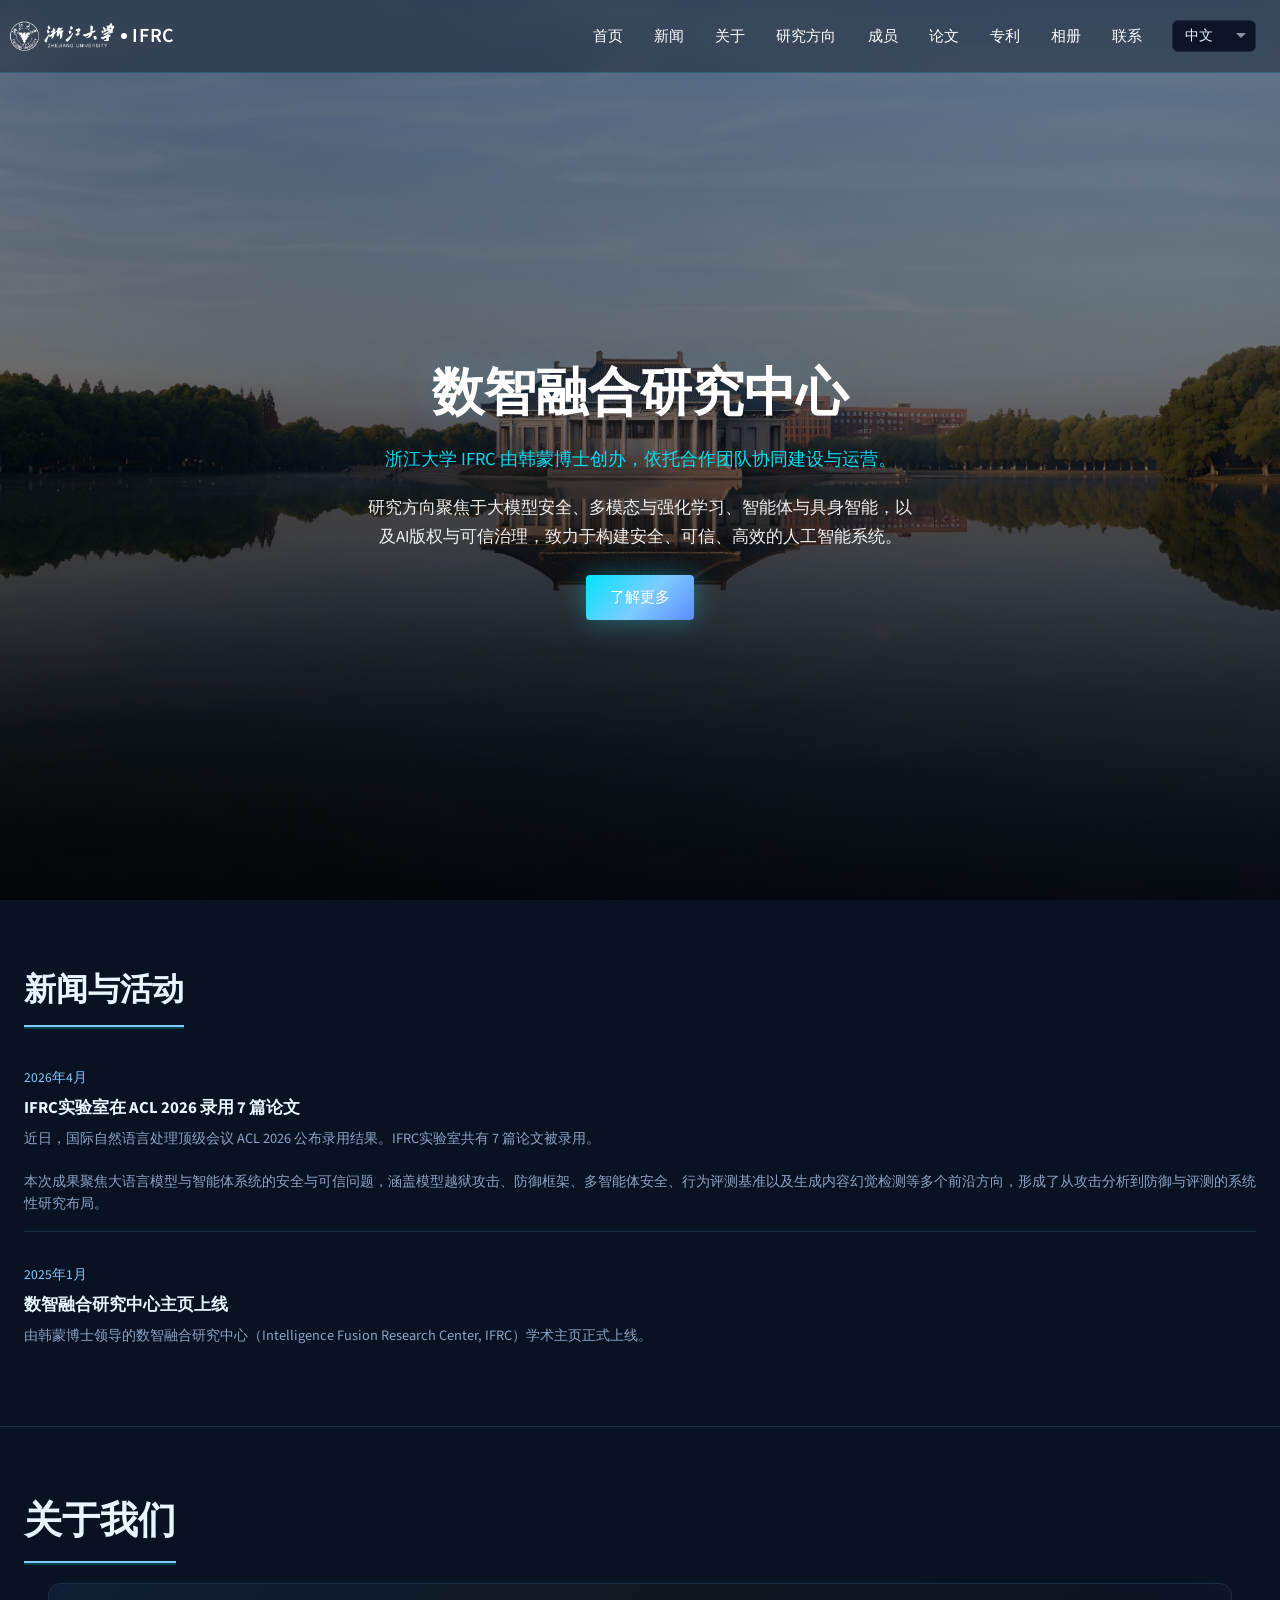
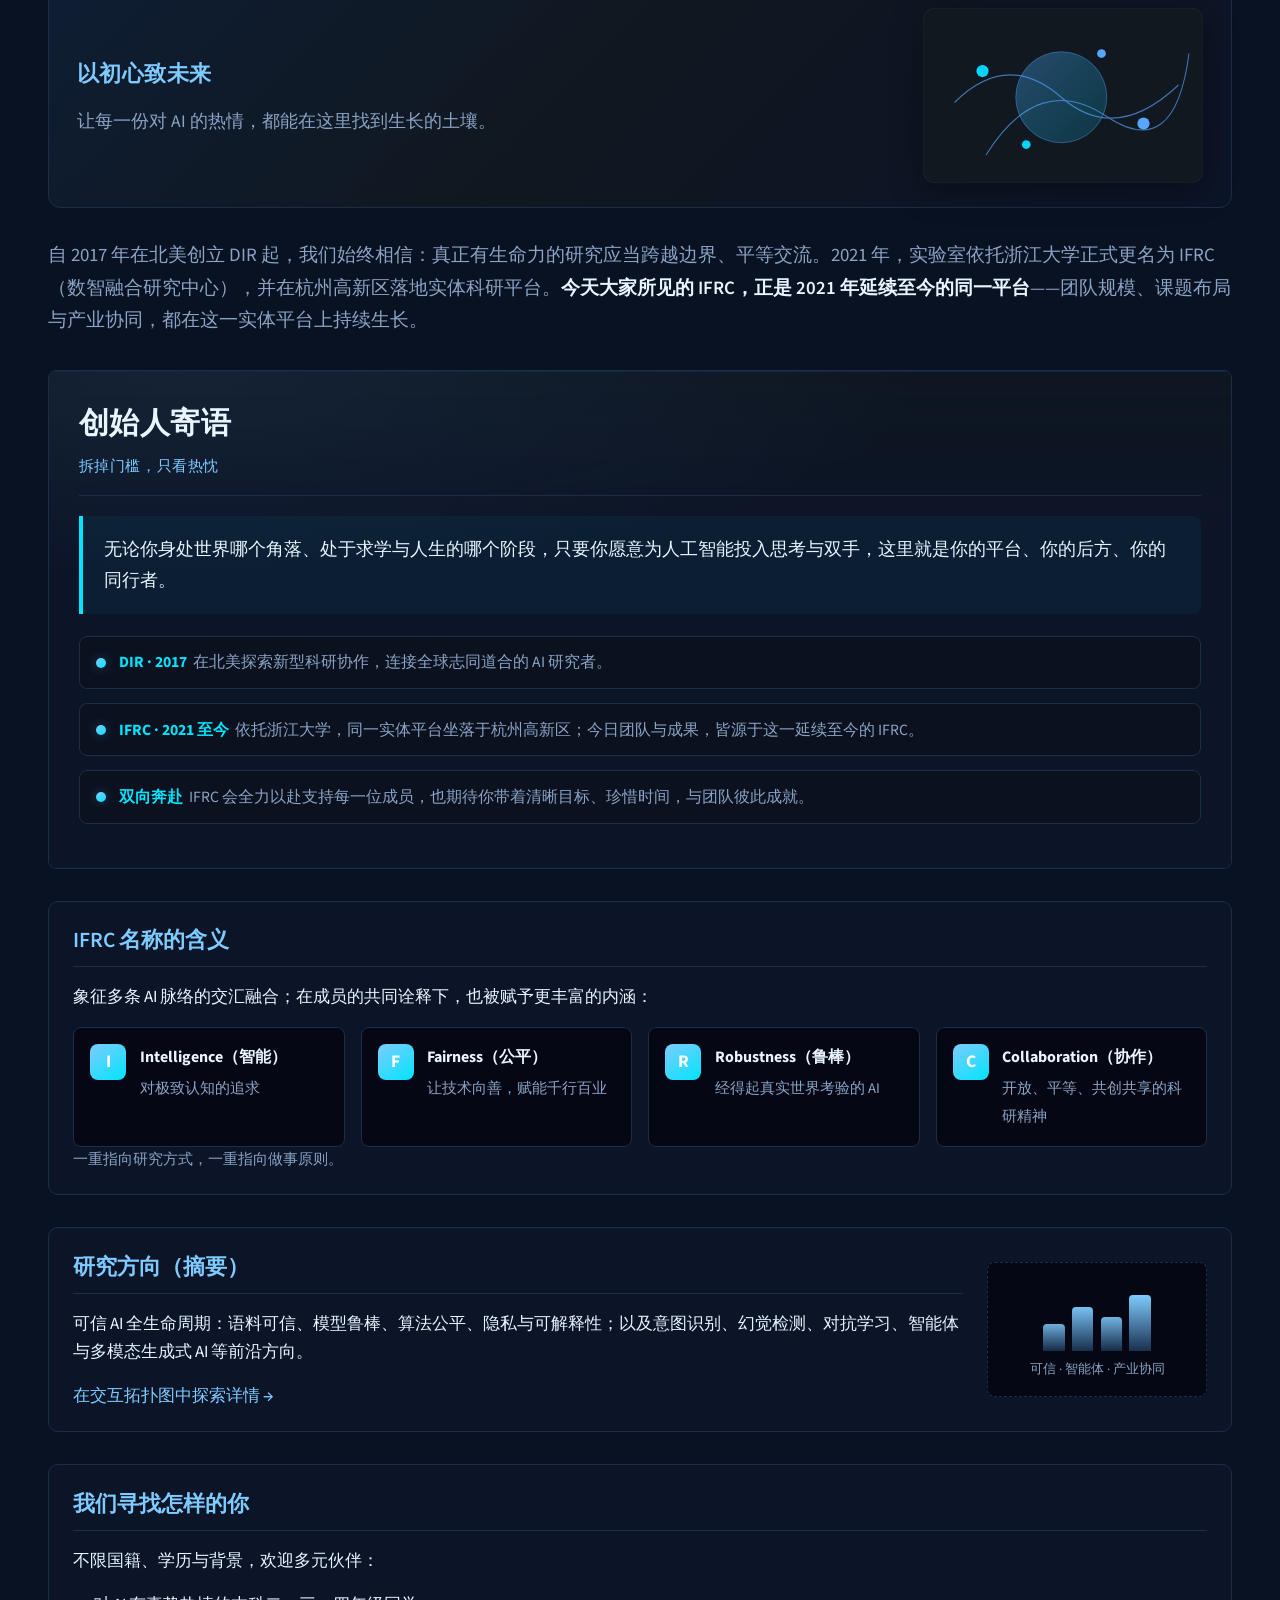
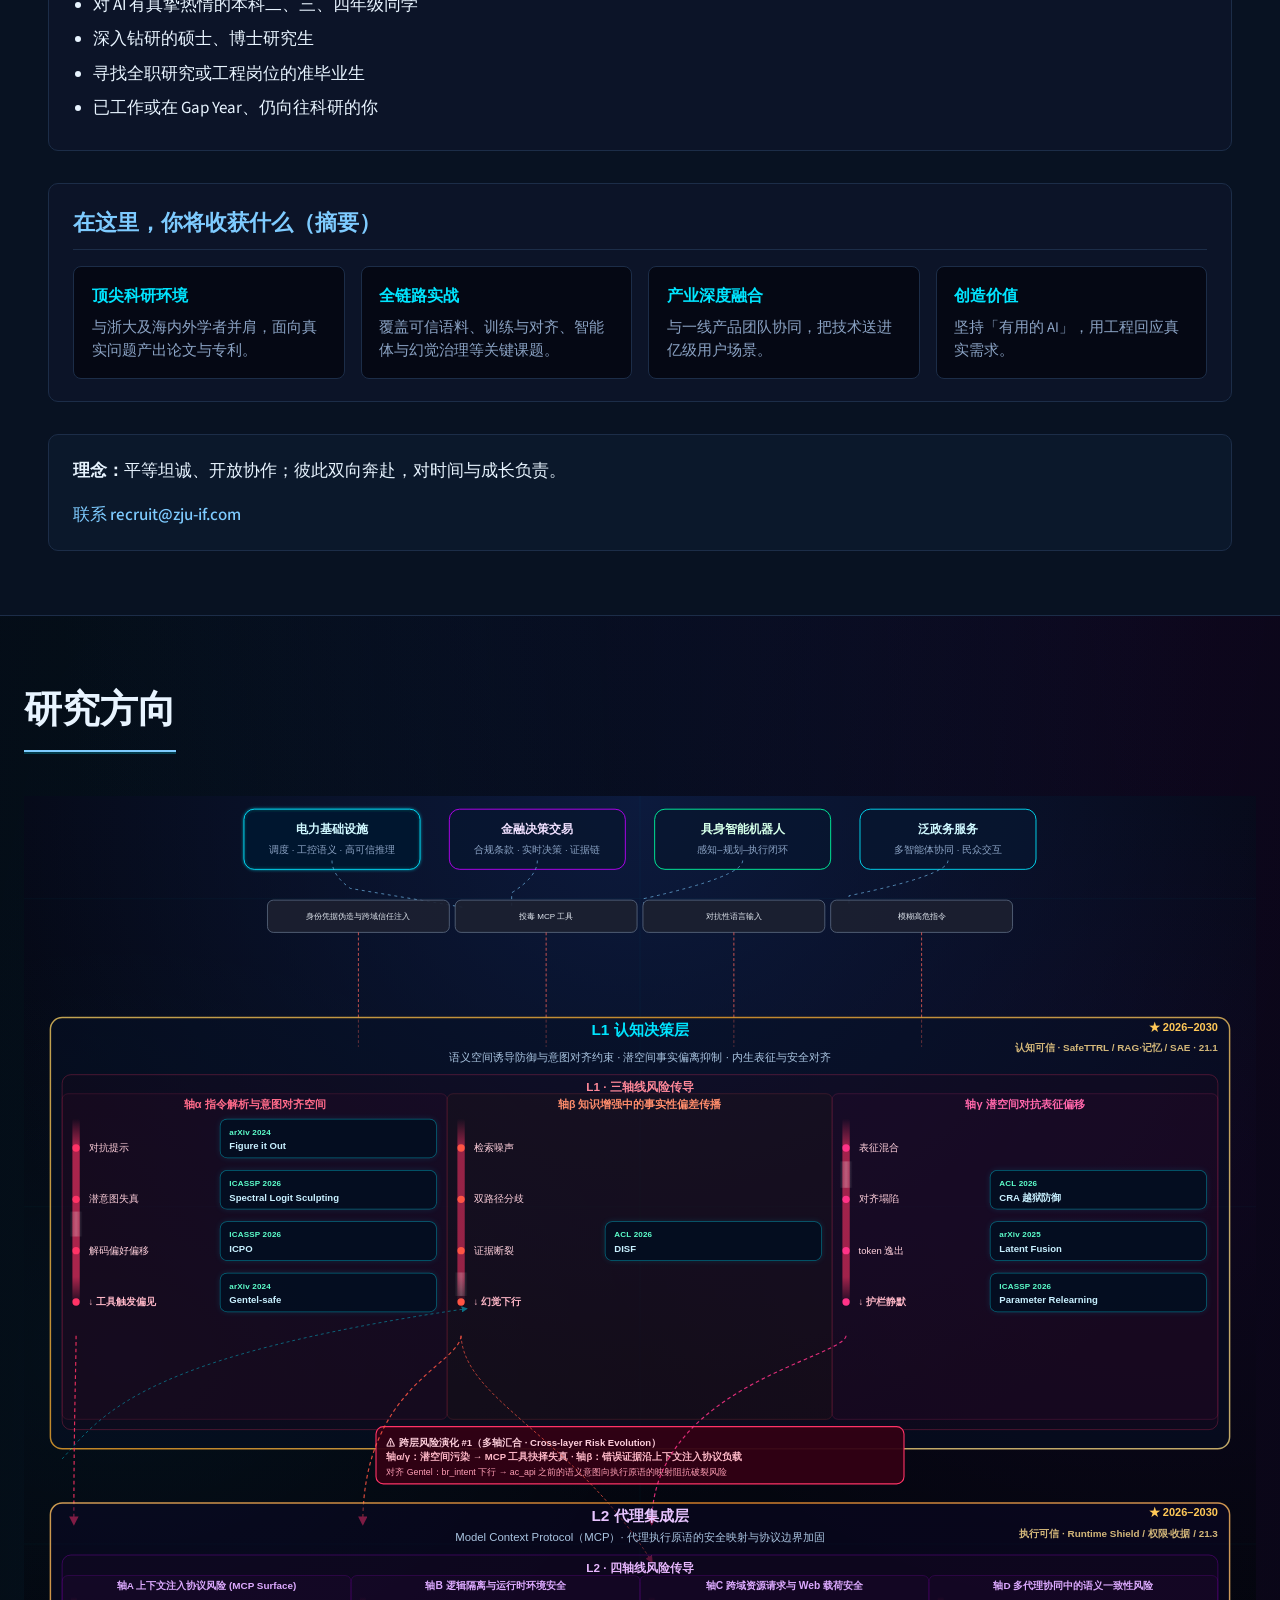
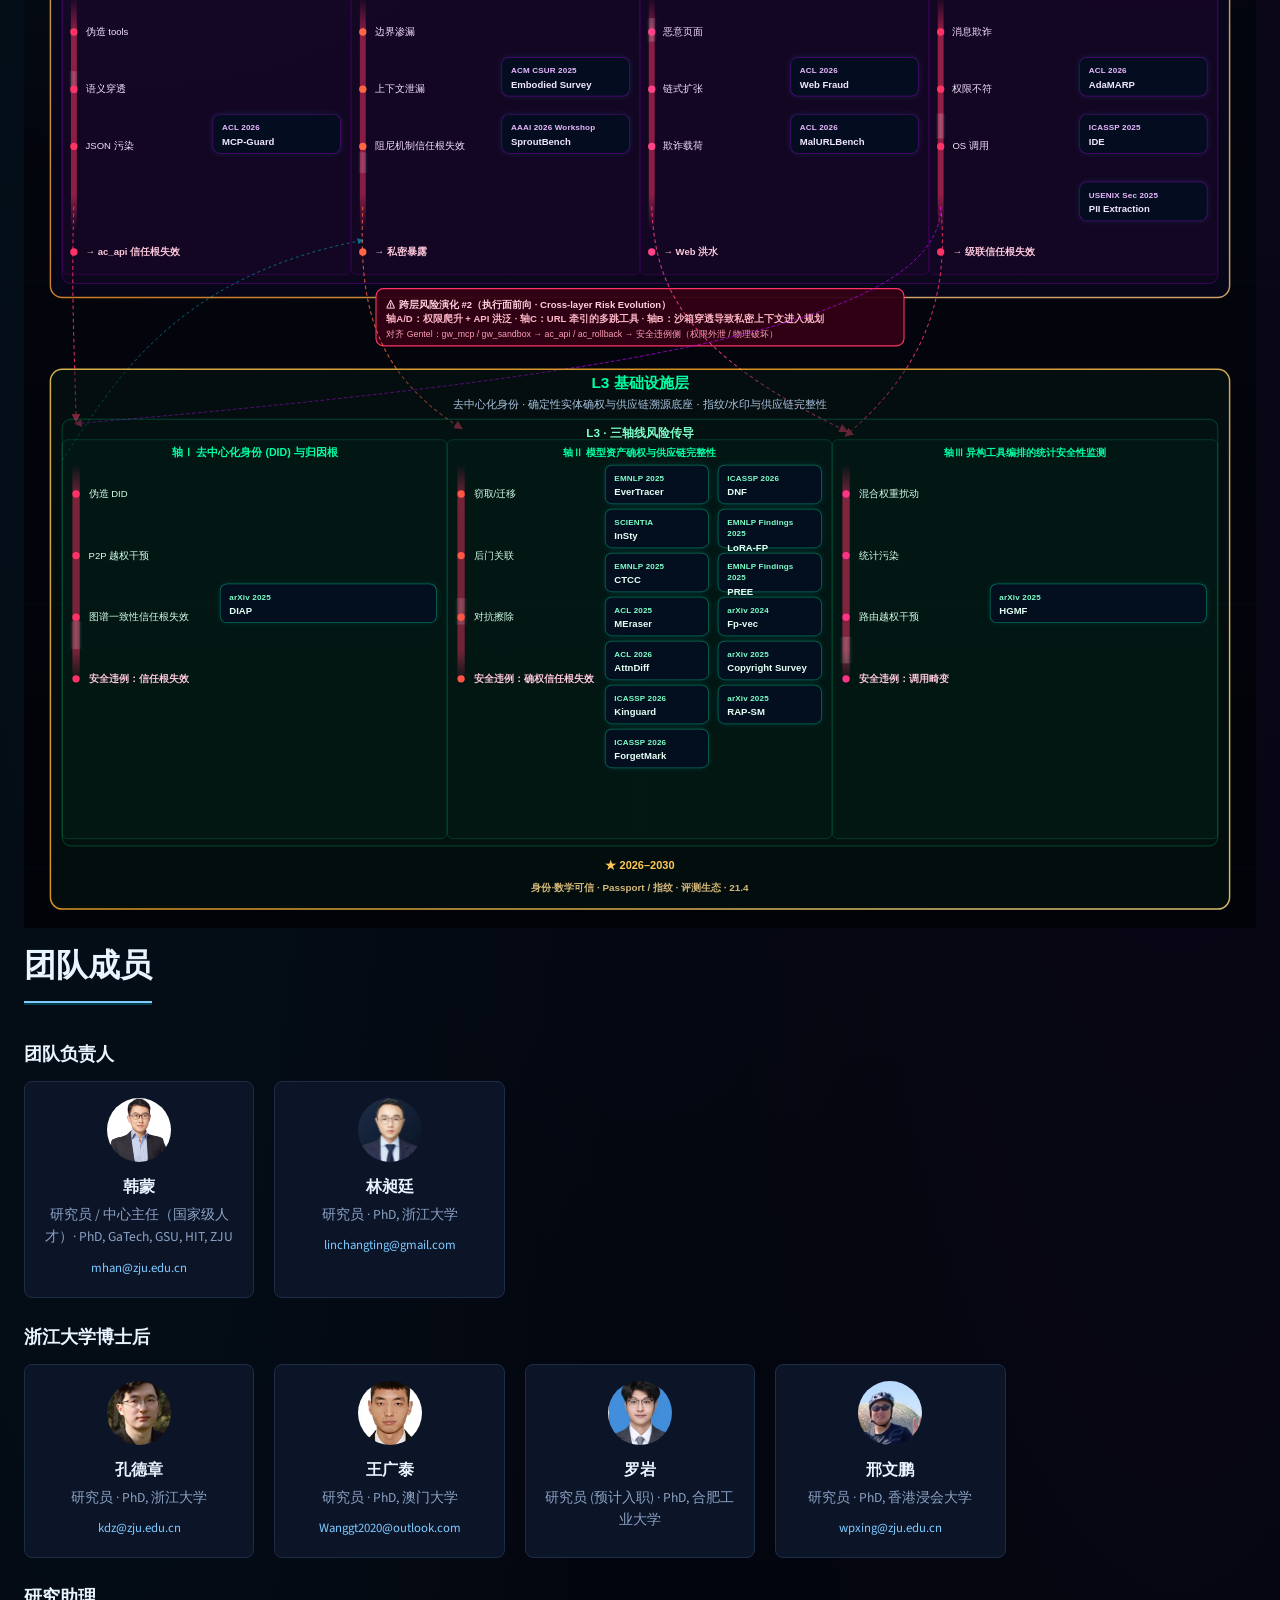
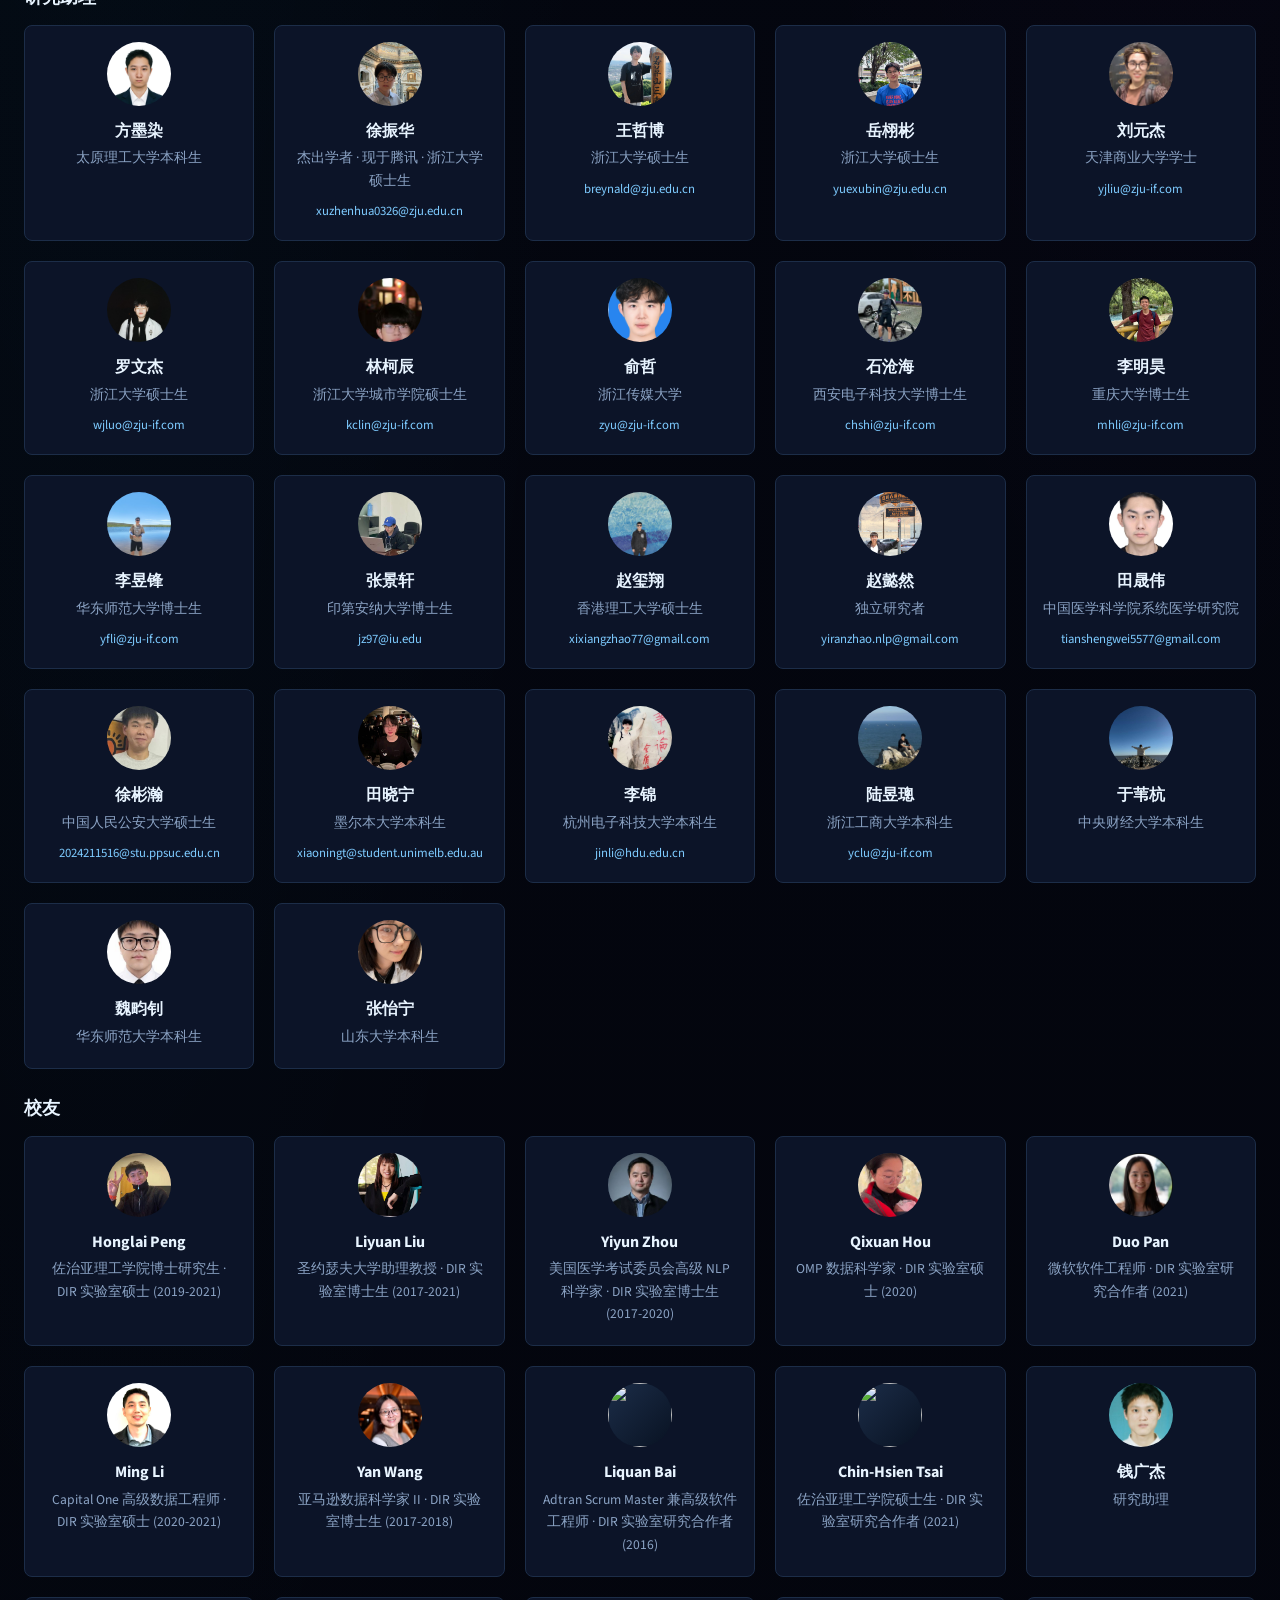
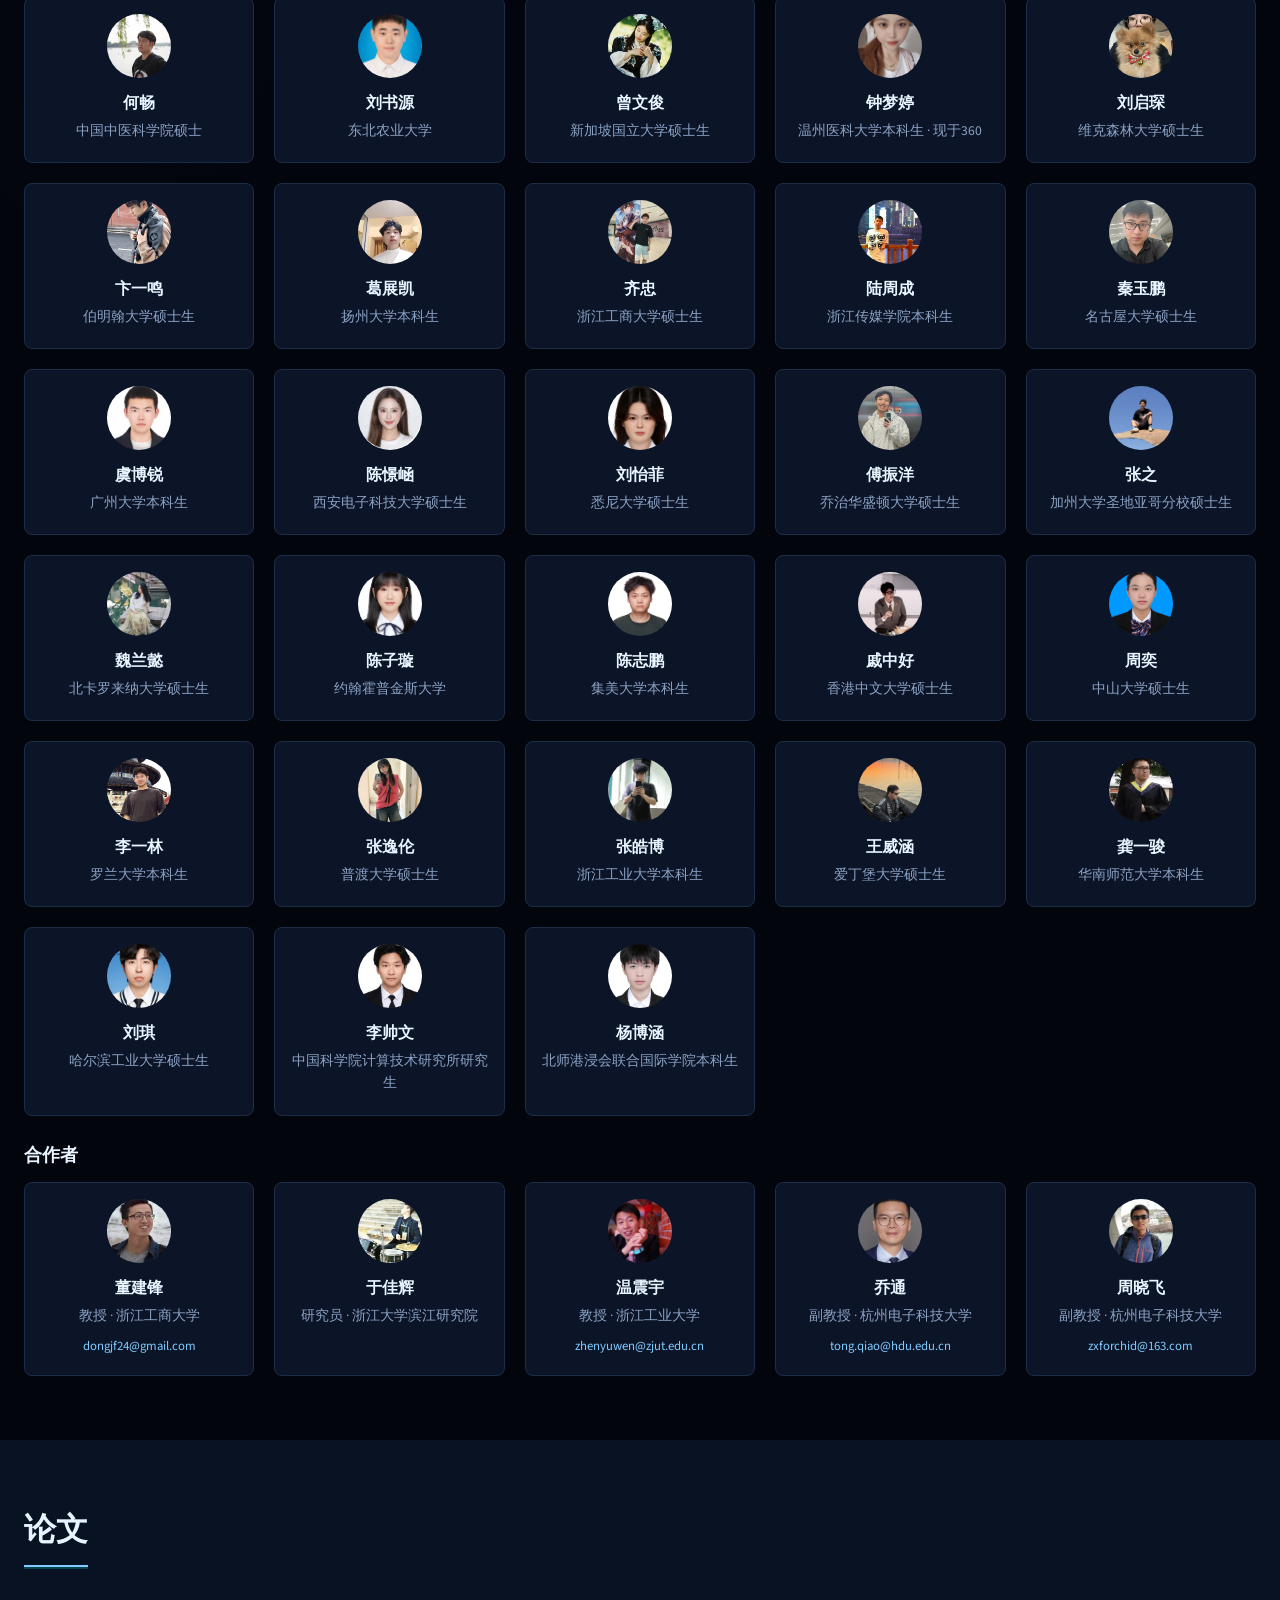
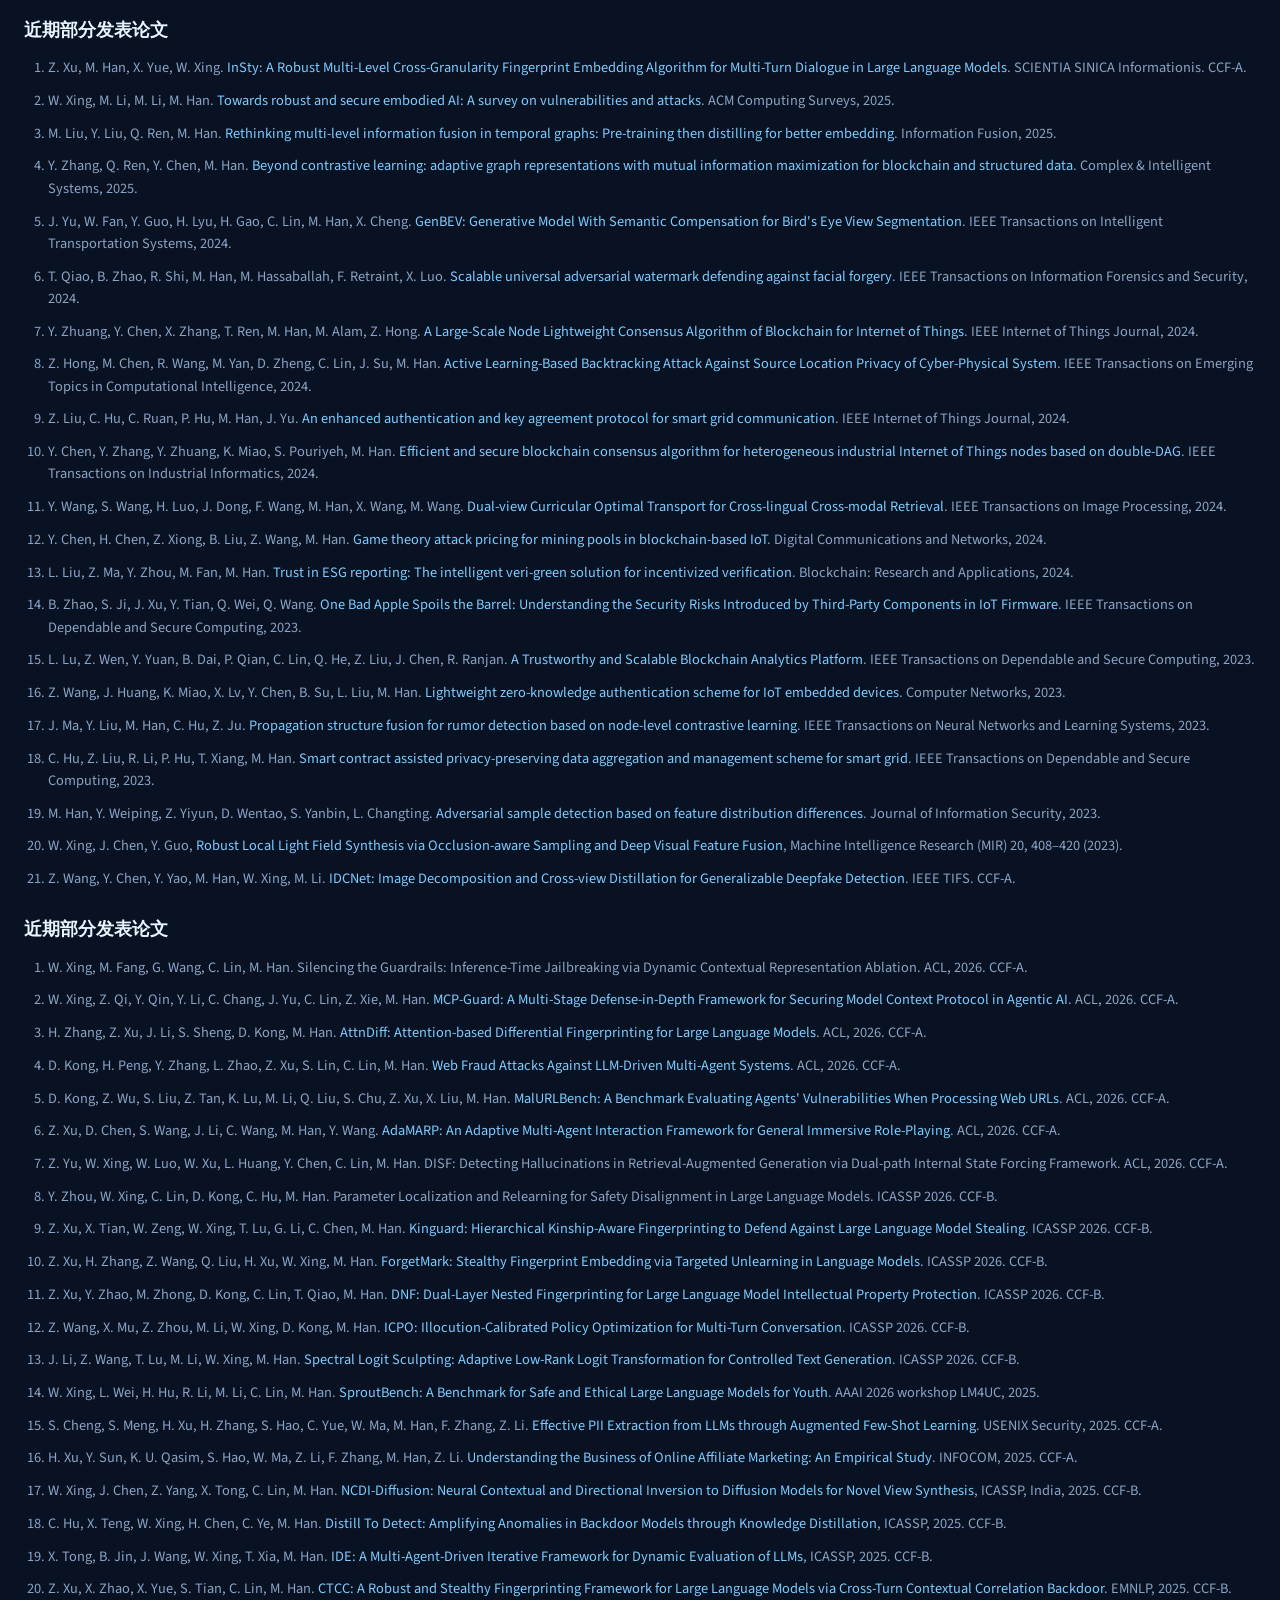
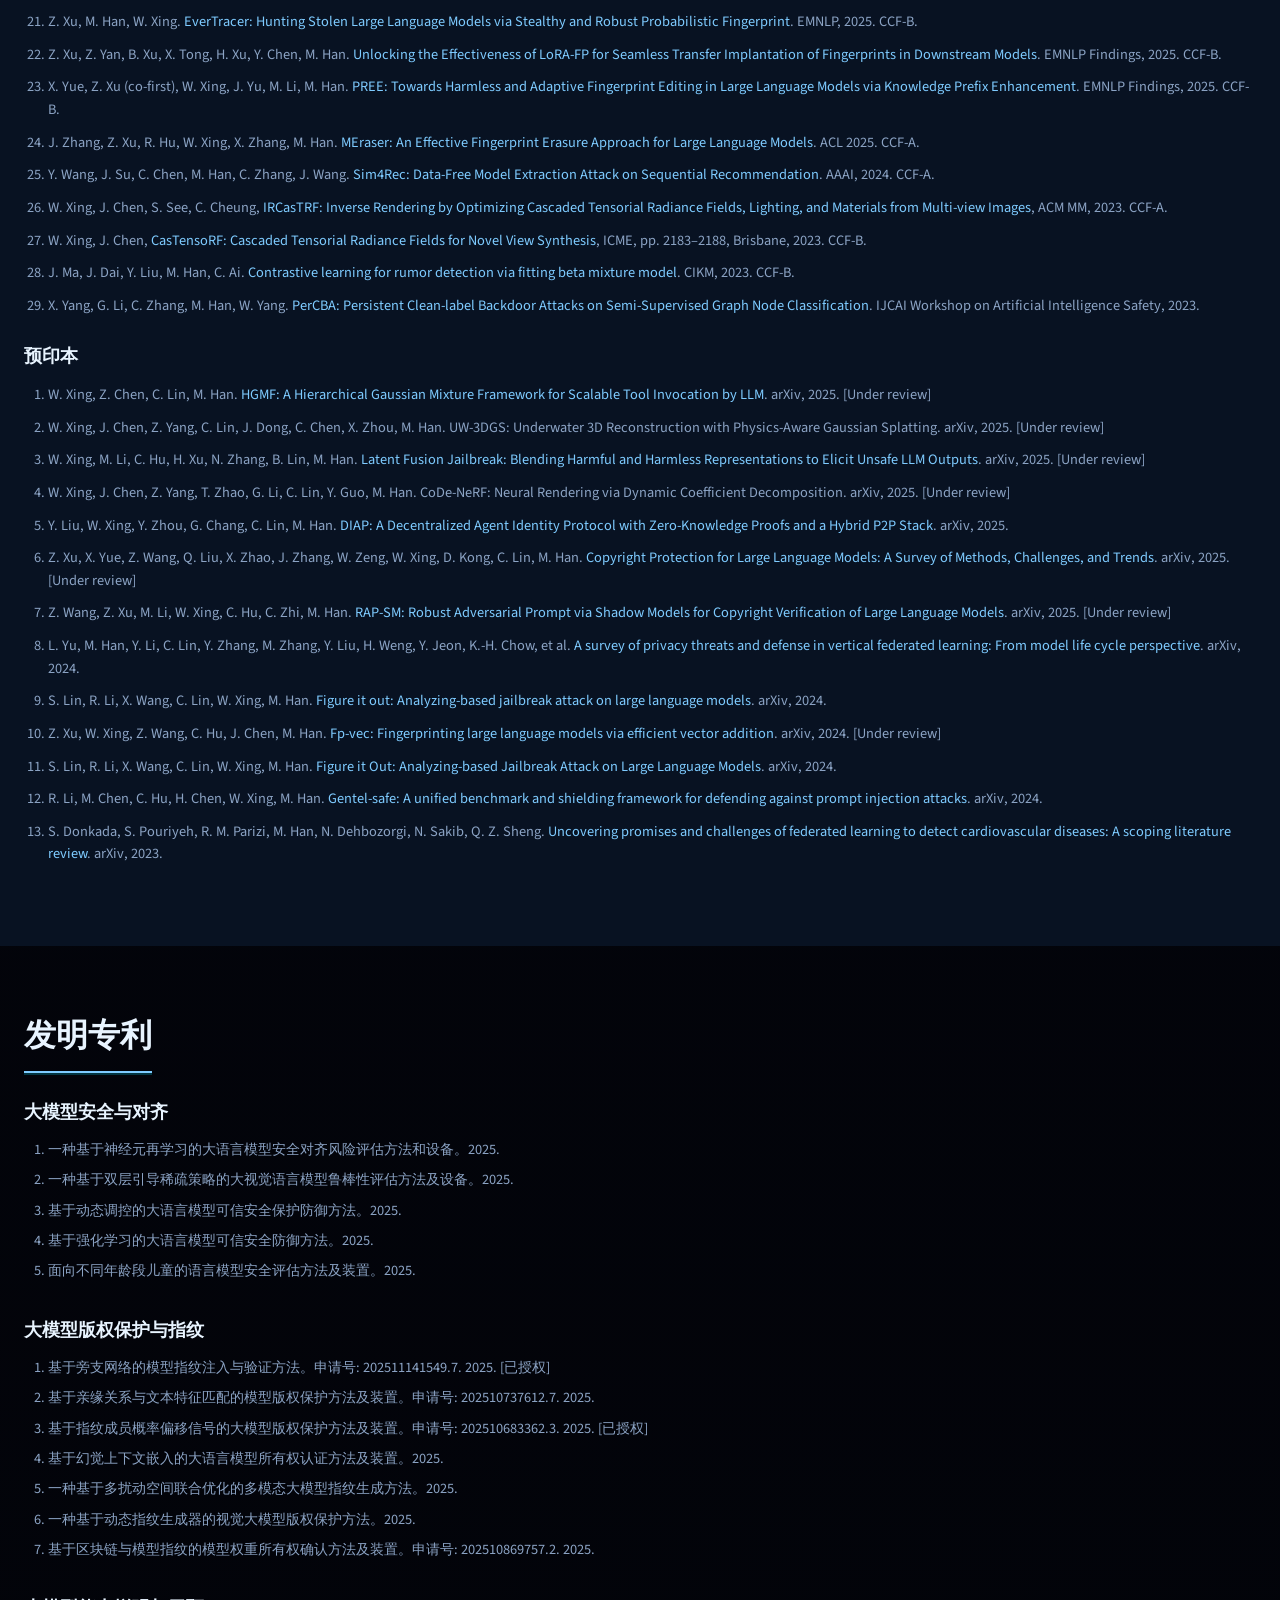
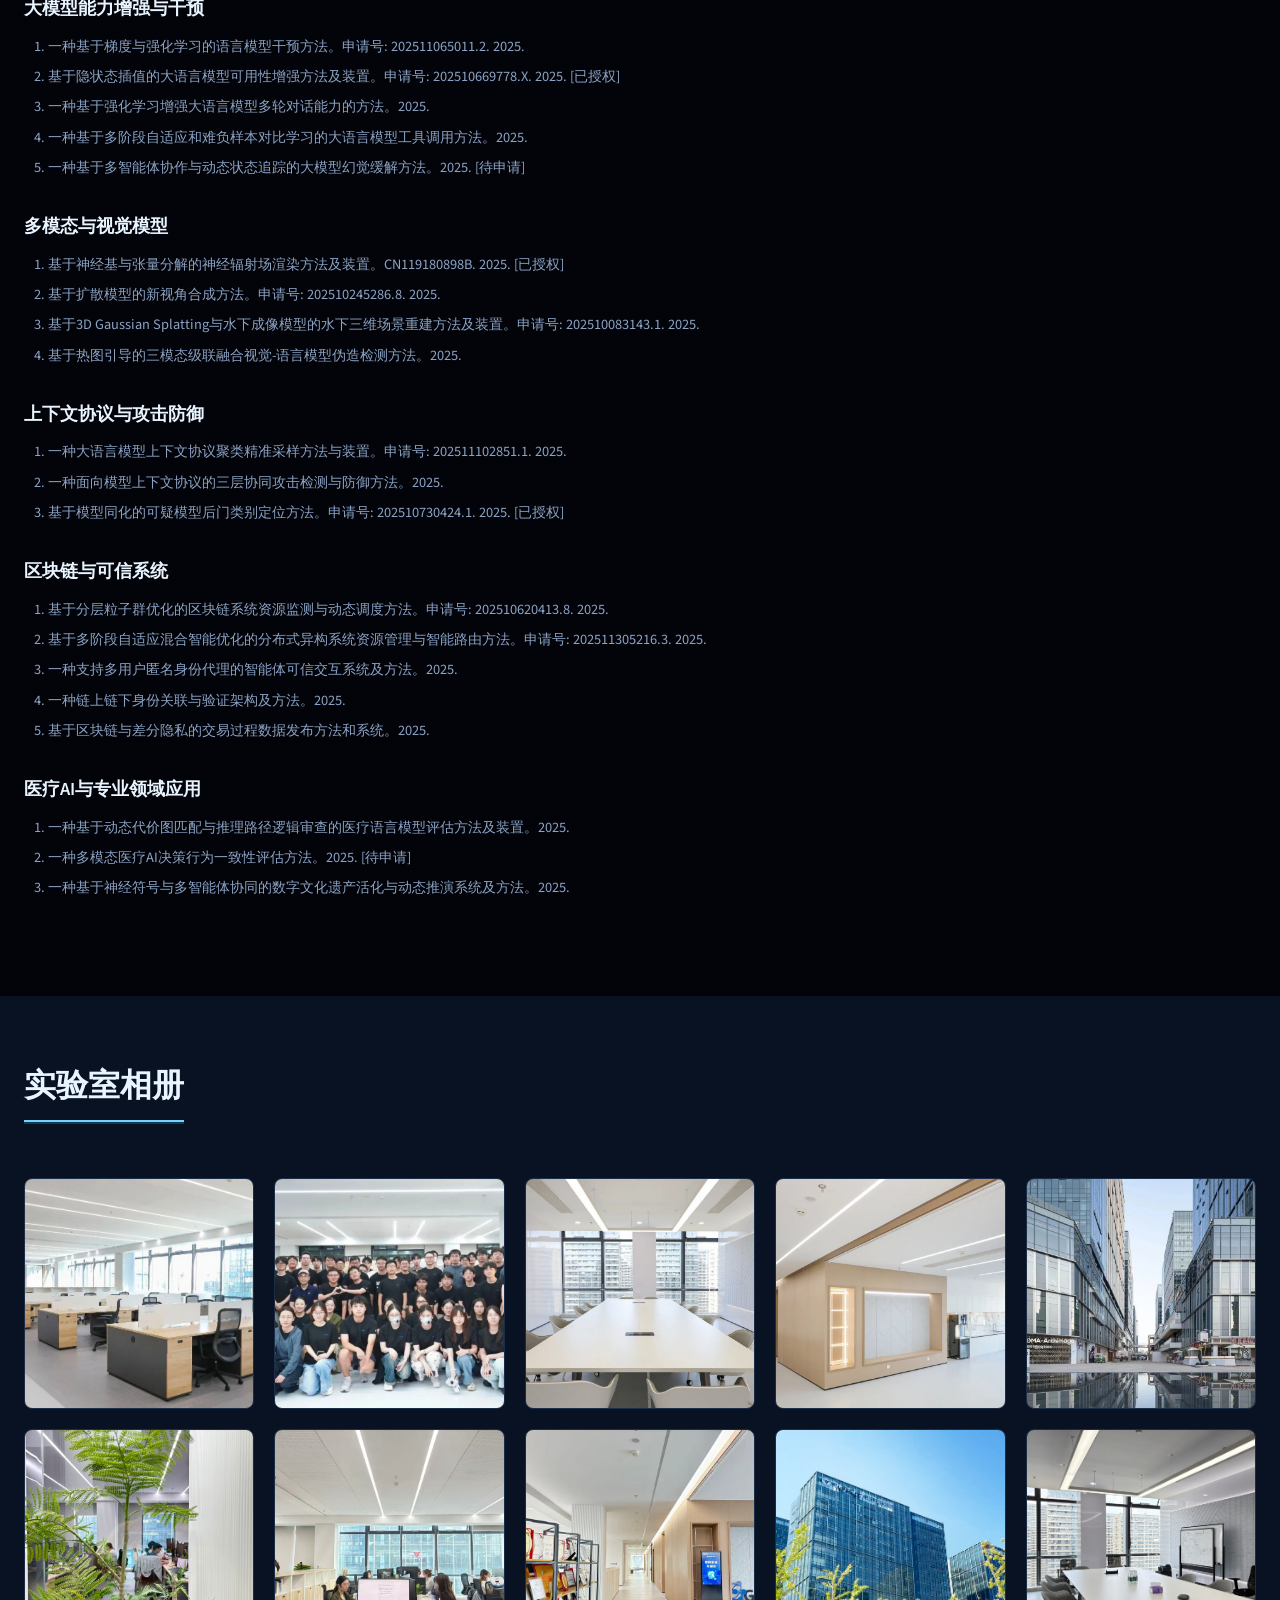
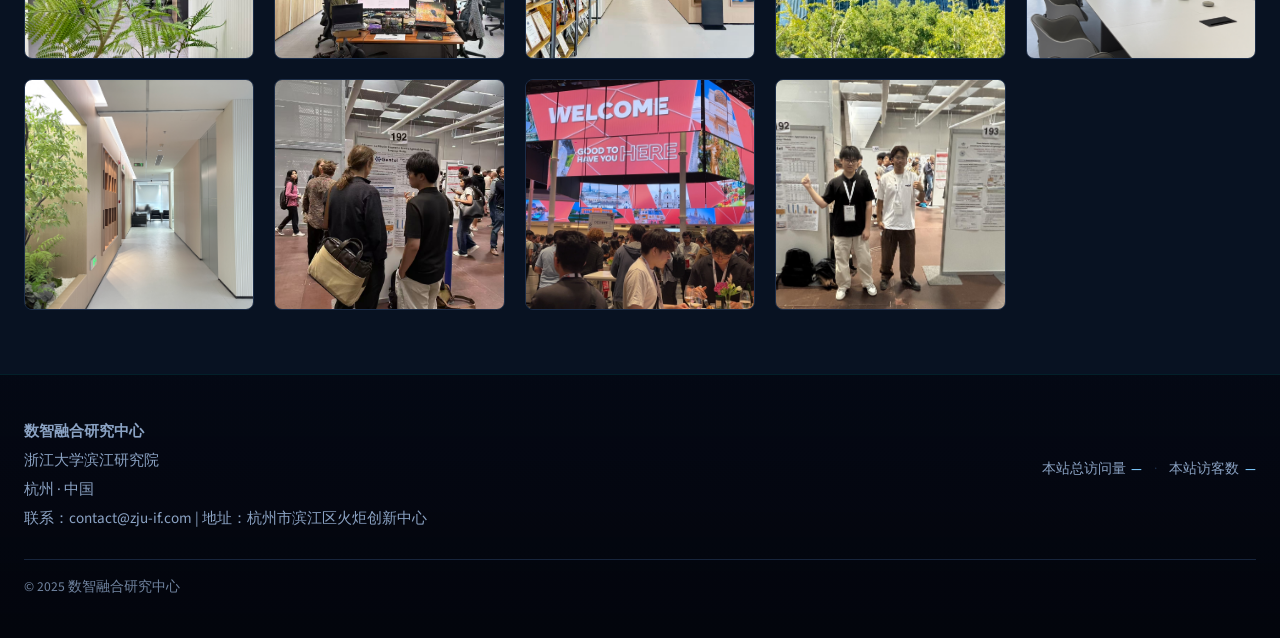
==== index.html @ cb98ff06 "Add Yining Zhang to ja/ko locales and bust JS cache on deploy. Co-authored-by: Cursor <cursoragent@c" ====
<!DOCTYPE html>
<html lang="zh-CN" data-lang="zh">
<head>
  <meta charset="UTF-8">
  <meta name="viewport" content="width=device-width, initial-scale=1.0, viewport-fit=cover">
  <title>Intelligence Fusion Research Center</title>
  <link rel="stylesheet" href="styles.css">
  <link rel="preconnect" href="https://fonts.googleapis.com">
  <link rel="preconnect" href="https://fonts.gstatic.com" crossorigin>
  <link href="https://fonts.googleapis.com/css2?family=Source+Sans+3:wght@400;500;600;700&display=swap" rel="stylesheet">
</head>
<body>
  <a href="#content" class="skip-link lang-zh">跳至主内容</a>
  <a href="#content" class="skip-link lang-zhtw" hidden>跳至主內容</a>
  <a href="#content" class="skip-link lang-en" hidden>Skip to content</a>
  <a href="#content" class="skip-link lang-ja" hidden>メインへ</a>
  <a href="#content" class="skip-link lang-ko" hidden>본문으로</a>
  <a href="#content" class="skip-link lang-th" hidden>ไปเนื้อหา</a>

  <header class="site-header">
    <div class="header-inner">
      <div class="header-left">
        <a href="https://www.zju.edu.cn" target="_blank" rel="noopener" class="header-zju-logo" title="Zhejiang University"><img src="zju-logo.png" alt="Zhejiang University"></a>
        <a href="./" class="nav-center-name" id="nav-center-name">IFRC</a>
      </div>
      <div class="header-right">
        <nav class="main-nav" aria-label="Main navigation" id="main-nav"></nav>
        <div class="lang-switcher" role="group" aria-label="Language">
          <select id="lang-select" class="lang-select" aria-label="Language">
            <option value="zh">中文</option>
            <option value="zhtw">繁體</option>
            <option value="en">EN</option>
            <option value="ja">日本語</option>
            <option value="ko">한국어</option>
            <option value="th">ไทย</option>
          </select>
        </div>
      </div>
      <button class="nav-toggle" aria-label="Open menu" aria-expanded="false"><span></span><span></span><span></span></button>
    </div>
  </header>

  <!-- 手机端：快速进入下一栏目的可点击按钮 -->
  <nav class="quick-nav" id="quick-nav" aria-label="Quick jump to section"></nav>

  <main id="content">
    <section class="hero" aria-label="Home">
      <div class="hero-bg" role="img" aria-label="Background image"></div>
      <div class="hero-overlay"></div>
      <div class="hero-inner">
        <h1 id="hero-title">Intelligence Fusion Research Center</h1>
        <p class="hero-subtitle" id="hero-subtitle"></p>
        <p class="hero-desc" id="hero-desc"></p>
        <p class="hero-pi" id="hero-pi"></p>
        <a href="#news" class="btn btn-primary" id="hero-cta"></a>
      </div>
    </section>

    <section id="news" class="section">
      <div class="container">
        <h2 id="news-title"></h2>
        <div class="news-list" id="news-list"></div>
      </div>
    </section>

    <section id="about" class="section section-about-rich">
      <div class="container">
        <h2 id="about-title"></h2>
        <div class="about-content" id="about-content"></div>
      </div>
    </section>

    <section id="research" class="section section-research-topology">
      <div class="container">
        <h2 id="research-title"></h2>
        <p class="research-topology-intro" id="research-topology-intro"></p>
      </div>
      <div class="research-topology-frame-outer">
        <iframe id="research-topology-iframe" class="research-topology-iframe" src="agent-trust-governance.html?embed=1&lang=zh" title="" loading="lazy" scrolling="no"></iframe>
      </div>
    </section>

    <section id="people" class="section">
      <div class="container">
        <h2 id="people-title"></h2>
        <h3 class="subsec" id="leaders-title"></h3>
        <div class="people-grid" id="leaders-list"></div>
        <h3 class="subsec" id="postdocs-title"></h3>
        <div class="people-grid people-subgrid" id="postdocs-list"></div>
        <h3 class="subsec" id="scholars-title"></h3>
        <div class="people-grid people-subgrid" id="scholars-list"></div>
        <h3 class="subsec" id="alumni-title"></h3>
        <div class="people-grid people-subgrid" id="alumni-list"></div>
        <h3 class="subsec" id="collaborators-title"></h3>
        <div class="people-grid people-subgrid" id="collaborators-list"></div>
      </div>
    </section>

    <section id="publications" class="section">
      <div class="container">
        <h2 id="pub-title"></h2>
        <h3 class="subsec" id="pub-journal-label"></h3>
        <ol class="papers-list" id="papers-journal"></ol>
        <h3 class="subsec" id="pub-conf-label"></h3>
        <ol class="papers-list" id="papers-conf"></ol>
        <h3 class="subsec" id="pub-preprint-label"></h3>
        <ol class="papers-list" id="papers-preprints"></ol>
      </div>
    </section>

    <section id="patents" class="section">
      <div class="container">
        <h2 id="patents-title"></h2>
        <div id="patents-content"></div>
      </div>
    </section>

    <section id="gallery" class="section">
      <div class="container">
        <h2 id="gallery-title"></h2>
        <div class="gallery-grid" id="gallery-content"></div>
      </div>
    </section>

    <!-- Lightbox for image viewing -->
    <div class="lightbox" id="lightbox">
      <span class="lightbox-close" id="lightbox-close">&times;</span>
      <img id="lightbox-img" src="" alt="Gallery image">
    </div>
  </main>

  <footer id="contact" class="site-footer">
    <div class="container">
      <div class="footer-main-row">
      <div class="footer-info">
        <p><strong id="footer-center-name">Intelligence Fusion Research Center</strong></p>
        <p id="footer-affiliation"></p>
        <p id="footer-location">Hangzhou · China</p>
        <p id="footer-contact-label"></p>
      </div>
      <div class="footer-visitor" id="footer-visitor">
        <div class="footer-visitor-stats" id="visitor-stats" aria-live="polite">
          <span class="footer-visitor-stat-item">
            <span class="footer-visitor-label" id="visitor-pv-label">本站总访问量</span>
            <span id="busuanzi_value_site_pv">—</span>
          </span>
          <span class="footer-visitor-sep" aria-hidden="true">·</span>
          <span class="footer-visitor-stat-item">
            <span class="footer-visitor-label" id="visitor-uv-label">本站访客数</span>
            <span id="busuanzi_value_site_uv">—</span>
          </span>
        </div>
        <div class="footer-visitor-map-mount" id="footer-visitors-map-mount">
          <!-- MapMyVisitors：co=地图区底色 ct=文字色 cl=标注色 w=a 随容器宽度；换风格可调这三项或到 mapmyvisitors.com 控制台重新生成代码 -->
          <script type="text/javascript" id="mapmyvisitors" src="https://mapmyvisitors.com/map.js?d=8DGuXrtA9f2Qx1LFvuouwhsiVkPz7hPVSEnOA5G4HH8&amp;cl=7ecbff&amp;co=0c1428&amp;ct=e8f4ff&amp;w=a"></script>
          <noscript>
            <a href="https://mapmyvisitors.com/web/1c4fr" title="Visit tracker"><img src="https://mapmyvisitors.com/map.png?d=8DGuXrtA9f2Qx1LFvuouwhsiVkPz7hPVSEnOA5G4HH8&amp;cl=7ecbff&amp;co=0c1428&amp;ct=e8f4ff" alt="Visit tracker" width="220" height="120" loading="lazy"></a>
          </noscript>
        </div>
      </div>
      </div>
      <p class="copyright">© 2025 <span id="copyright-center-name">Intelligence Fusion Research Center</span></p>
    </div>
  </footer>

  <script src="content.js?v=20260527"></script>
  <script src="papers.js?v=20260527"></script>
  <script src="script.js?v=20260527"></script>
  <script async src="https://busuanzi.ibruce.info/busuanzi/2.3/busuanzi.pure.mini.js"></script>
</body>
</html>
---- styles.css ----
/* ===== Variables（与研究拓扑页 agent-trust-governance 渐变风格对齐）===== */
:root {
  --color-bg-deep: #050814;
  --color-bg: #050814;
  --color-bg-alt: #081222;
  --color-bg-card: #0c1428;
  --color-text: #e8f4ff;
  --color-text-muted: #8ba3c4;
  --color-accent: #7ecbff;
  --color-accent-hover: #a8dcff;
  --color-cyan: #00e5ff;
  --color-border: #1c2d48;
  --color-border-glow: rgba(0, 229, 255, 0.22);
  --font-serif: "Cormorant Garamond", "Georgia", serif;
  --font-sans: "Source Sans 3", "Helvetica Neue", sans-serif;
  --max-width: 1480px;
  --header-height: 72px;
  --spacing-section: 4rem;
  /* ========== 首页全屏背景图（任选其一，取消对应行注释）========== */
  /* ----- 与研究主题更相关（神经渲染 / 3D / AI）----- */
  /* 推荐：7. 3D 节点结构（红蓝球体，类点云/神经渲染风） */
    /*--hero-image: url('https://images.unsplash.com/photo-1645839072940-bb2a4f189ed3?auto=format&fit=crop&w=1920');
  /* 8. 深色背景 + 红蓝光效（AI/数据感） */
  /* --hero-image: url('https://images.unsplash.com/photo-1645839078449-124db8a049fd?auto=format&fit=crop&w=1920'); */
  /* 9. 粉蓝球体网络（神经网络/节点可视化） */
   /* --hero-image: url('https://images.unsplash.com/photo-1645839057098-5ea8761a6b09?auto=format&fit=crop&w=1920'); */
  /* 10. 彩色漂浮对象（生成式 AI / 多模态） */
    /* --hero-image: url('https://images.unsplash.com/photo-1717501218003-3c89682cfb3b?auto=format&fit=crop&w=1920'); */
  /* 11. 抽象彩色光斑（AI 可视化） */
  /* --hero-image: url('https://images.unsplash.com/photo-1717503159960-bf398715c19e?auto=format&fit=crop&w=1920'); */
  /* ----- 通用科技风 ----- */
  /* 1. 抽象科技节点 */
  /* --hero-image: url('https://images.unsplash.com/photo-1635070041078-e363dbe005cb?auto=format&fit=crop&w=1920'); */
  /* 首页背景图（默认本地 library.png，与此前主页一致） */
  --hero-image: url('library.png');
  /* 与研究拓扑同源渐变（备用）：linear-gradient(180deg, #0c1a3d 0%, #050814 42%, #081222 70%, #020308 100%); */
  /* 2. 蓝黑像素线条 / AI 编码风 */
  /* --hero-image: url('https://images.unsplash.com/photo-1620712943543-bcc4688e7485?auto=format&fit=crop&w=1920'); */
  /* 3. 深蓝光晕 / 科技光效 */
  /* --hero-image: url('https://images.unsplash.com/photo-1558591710-4b4a1ae0f04d?auto=format&fit=crop&w=1920'); */
  /* 4. 抽象网络与点线（蓝紫调） */
  /* --hero-image: url('https://images.unsplash.com/photo-1550751827-4bd374c3f58b?auto=format&fit=crop&w=1920'); */
  /* 5. 深色数据 / 代码感 */
  /* --hero-image: url('https://images.unsplash.com/photo-1518770660439-4636190af475?auto=format&fit=crop&w=1920'); */
  /* 6. 纯渐变（与研究拓扑同源走向） */
  /* --hero-image: linear-gradient(145deg, #050814 0%, #0c1a3d 38%, #081018 72%, #020308 100%); */
  /* ----- 杭州/西湖景色（Unsplash 免费图）----- */
  /* 12. 西湖/杭州风景（按关键词随机，可能较慢；若失效可改用下方本地图） */
  /* --hero-image: url('https://source.unsplash.com/1920x1080/?west,lake,china,hangzhou'); */
  /* 更多杭州/西湖图：在 unsplash.com 搜索 "hangzhou" 或 "west lake" 下载到 images/ 后使用：--hero-image: url('images/hangzhou.jpg'); */
  /* ----- 浙江大学（Unsplash 免费图）----- */
  /* 13. 浙大/杭州校园（按关键词随机） */
  /* --hero-image: url('https://source.unsplash.com/1920x1080/?zhejiang,university,hangzhou'); */
  /* 14. 浙大：水畔建筑（湖/河与高楼） */
  /* --hero-image: url('https://images.unsplash.com/photo-1700629888425-3d9ac0687e3a?auto=format&fit=crop&w=1920'); */
  /* 15. 浙大：校园绿地/山坡长椅 */
  /* --hero-image: url('https://images.unsplash.com/photo-1732511154676-f5adfa1a00f0?auto=format&fit=crop&w=1920'); */
  /* 16. 浙大：湖景与城市天际 */
  /* --hero-image: url('https://images.unsplash.com/photo-1731152394399-5eb036bbf26f?auto=format&fit=crop&w=1920'); */
  /* 更多浙大图：在 unsplash.com 搜索 "zhejiang university" 下载到 images/ 后使用：--hero-image: url('images/zju.jpg'); */
}

/* ===== Reset & Base ===== */
*, *::before, *::after {
  box-sizing: border-box;
}

html {
  scroll-behavior: smooth;
  -webkit-text-size-adjust: 100%;
}

body {
  margin: 0;
  font-family: var(--font-sans);
  font-size: 17px;
  line-height: 1.65;
  color: var(--color-text);
  background-color: var(--color-bg-deep);
  background-image:
    radial-gradient(ellipse 100% 70% at 50% 0%, #0c1a3d 0%, transparent 58%),
    radial-gradient(ellipse 90% 50% at 92% 22%, rgba(191, 0, 255, 0.055), transparent 52%),
    radial-gradient(ellipse 85% 48% at 8% 32%, rgba(0, 229, 255, 0.045), transparent 50%),
    linear-gradient(180deg, var(--color-bg-deep) 0%, #020308 100%);
  overflow-x: hidden;
}

a {
  color: var(--color-accent);
  text-decoration: none;
}

a:hover {
  color: var(--color-accent-hover);
  text-decoration: underline;
}

img {
  max-width: 100%;
  height: auto;
}

/* ===== Skip Link (Accessibility) ===== */
.skip-link {
  position: absolute;
  top: -3rem;
  left: 0.5rem;
  padding: 0.5rem 1rem;
  background: var(--color-accent);
  color: #fff;
  z-index: 100;
  transition: top 0.2s;
}

.skip-link:focus {
  top: 0.5rem;
}

/* ===== Header ===== */
.site-header {
  position: fixed;
  top: 0;
  left: 0;
  right: 0;
  z-index: 50;
  background: rgba(5, 8, 20, 0.92);
  border-bottom: 1px solid rgba(0, 229, 255, 0.12);
  backdrop-filter: blur(14px);
  transition: background 0.3s, border-color 0.3s;
}

.site-header.is-over-hero {
  background: rgba(5, 8, 20, 0.38);
  border-bottom-color: rgba(0, 229, 255, 0.18);
}

.site-header.is-over-hero .logo,
.site-header.is-over-hero .main-nav a {
  color: #fff;
}

.site-header.is-over-hero .logo {
  background: linear-gradient(135deg, #fff 0%, rgba(0, 212, 255, 0.95) 100%);
  -webkit-background-clip: text;
  background-clip: text;
  color: transparent;
}

.site-header.is-over-hero .logo::after {
  background: linear-gradient(90deg, rgba(255,255,255,0.9), var(--color-cyan));
}

.site-header.is-over-hero .logo:hover,
.site-header.is-over-hero .main-nav a:hover {
  color: var(--color-cyan);
}

.site-header.is-over-hero .logo:hover {
  background: linear-gradient(135deg, #fff 0%, var(--color-cyan) 100%);
  -webkit-background-clip: text;
  background-clip: text;
  color: transparent;
}

.site-header.is-over-hero .nav-toggle span {
  background: #fff;
}

/* ===== Quick Nav（手机端快速进入下一栏目）===== */
.quick-nav {
  display: none;
}

.header-inner {
  max-width: var(--max-width);
  margin: 0 auto;
  padding: 0 1.5rem;
  padding-left: max(0.5rem, env(safe-area-inset-left));
  padding-right: max(1.5rem, env(safe-area-inset-right));
  height: var(--header-height);
  display: flex;
  align-items: center;
  justify-content: space-between;
  gap: 1rem;
}

.header-left {
  display: flex;
  align-items: center;
  gap: 0.5rem;
  flex-shrink: 0;
  min-height: 0;
}

.header-zju-logo {
  display: flex;
  align-items: center;
  justify-content: center;
  flex-shrink: 0;
}
.header-zju-logo img {
  height: 36px;
  width: auto;
  display: block;
  object-fit: contain;
}

.nav-center-name {
  position: relative;
  display: inline-flex;
  align-items: center;
  height: 36px;
  padding-left: 0.5rem;
  font-family: var(--font-sans);
  font-size: 1.25rem;
  font-weight: 600;
  letter-spacing: 0.04em;
  line-height: 1;
  text-decoration: none;
  color: #fff;
  transition: opacity 0.2s;
}

.nav-center-name::before {
  content: '';
  position: absolute;
  left: 0;
  top: 50%;
  transform: translate(-50%, -50%);
  width: 6px;
  height: 6px;
  background: #fff;
  border-radius: 50%;
}

.nav-center-name:hover {
  text-decoration: none;
  opacity: 0.9;
  color: #fff;
}

.site-header.is-over-hero .header-zju-logo img {
  filter: brightness(0) invert(1);
}
.site-header.is-over-hero .header-zju-logo:hover img {
  filter: brightness(0) invert(1) sepia(1) saturate(5) hue-rotate(180deg);
}

.header-right {
  display: flex;
  align-items: center;
  gap: 1rem;
  flex-wrap: nowrap;
  flex-shrink: 0;
  min-height: 0;
}

.lang-switcher {
  display: flex;
  align-items: center;
  flex-shrink: 0;
}

.lang-select {
  padding: 0.4rem 1.75rem 0.4rem 0.75rem;
  font-size: 0.9rem;
  font-weight: 500;
  line-height: 1.2;
  font-family: var(--font-sans);
  color: var(--color-text);
  background: var(--color-bg-card);
  border: 1px solid var(--color-border);
  border-radius: 6px;
  cursor: pointer;
  appearance: none;
  -webkit-appearance: none;
  background-image: url("data:image/svg+xml,%3Csvg xmlns='http://www.w3.org/2000/svg' width='12' height='12' viewBox='0 0 12 12'%3E%3Cpath fill='%238b949e' d='M6 8L1 3h10z'/%3E%3C/svg%3E");
  background-repeat: no-repeat;
  background-position: right 0.5rem center;
  transition: border-color 0.2s, color 0.2s;
}

.lang-select:hover {
  border-color: var(--color-accent);
  color: var(--color-accent);
}

.lang-select:focus {
  outline: none;
  border-color: var(--color-accent);
  box-shadow: 0 0 0 2px rgba(88, 166, 255, 0.25);
}

.logo {
  font-family: var(--font-sans);
  font-size: 1.35rem;
  font-weight: 600;
  line-height: 1.2;
  letter-spacing: 0.04em;
  text-decoration: none;
  background: linear-gradient(135deg, var(--color-accent) 0%, var(--color-cyan) 100%);
  -webkit-background-clip: text;
  background-clip: text;
  color: transparent;
  position: relative;
  display: inline-flex;
  align-items: center;
  transform: translateY(-3px);
}

.logo::after {
  content: '';
  position: absolute;
  left: 0;
  bottom: -2px;
  width: 100%;
  height: 2px;
  background: linear-gradient(90deg, var(--color-accent), var(--color-cyan));
  opacity: 0.6;
  border-radius: 1px;
  transition: opacity 0.25s ease;
}

.logo:hover {
  text-decoration: none;
  background: linear-gradient(135deg, var(--color-accent-hover) 0%, var(--color-cyan) 100%);
  -webkit-background-clip: text;
  background-clip: text;
  color: transparent;
}

.logo:hover::after {
  opacity: 1;
}

.site-header:not(.is-over-hero) .logo,
.site-header:not(.is-over-hero) .main-nav a {
  color: var(--color-text);
}

.site-header:not(.is-over-hero) .main-nav a:hover {
  color: var(--color-accent);
}

.main-nav ul {
  list-style: none;
  margin: 0;
  padding: 0;
  display: flex;
  align-items: center;
  gap: 0.25rem;
  flex-wrap: nowrap;
  flex-shrink: 0;
}

.main-nav li {
  flex-shrink: 0;
  display: flex;
  align-items: center;
}

.main-nav a {
  display: flex;
  align-items: center;
  padding: 0.5rem 0.85rem;
  font-size: 0.95rem;
  font-weight: 500;
  white-space: nowrap;
  line-height: 1.2;
}

.main-nav a:hover {
  text-decoration: none;
}

/* Submenu */
.has-submenu {
  position: relative;
}

.has-submenu .submenu {
  position: absolute;
  top: 100%;
  left: 0;
  min-width: 180px;
  padding: 0.5rem 0;
  background: var(--color-bg-card);
  border: 1px solid var(--color-border);
  border-radius: 6px;
  box-shadow: 0 8px 24px rgba(0,0,0,0.4), 0 0 1px rgba(88, 166, 255, 0.2);
  opacity: 0;
  visibility: hidden;
  transform: translateY(-4px);
  transition: opacity 0.2s, visibility 0.2s, transform 0.2s;
}

.has-submenu:hover .submenu {
  opacity: 1;
  visibility: visible;
  transform: translateY(0);
}

.submenu li {
  margin: 0;
}

.submenu a {
  padding: 0.5rem 1rem;
}

/* Mobile nav toggle */
.nav-toggle {
  display: none;
  flex-direction: column;
  gap: 5px;
  padding: 0.5rem;
  background: none;
  border: none;
  cursor: pointer;
}

.nav-toggle span {
  width: 24px;
  height: 2px;
  background: var(--color-text);
}

.site-header:not(.is-over-hero) .nav-toggle span {
  background: var(--color-text);
}

/* ===== Hero（全屏大图 + 叠加文字）===== */
.hero {
  position: relative;
  min-height: 100vh;
  display: flex;
  align-items: center;
  justify-content: center;
  overflow: hidden;
  padding-top: var(--header-height); /* 为固定导航留出高度 */
}

/* 全屏背景图：在 :root 中设置 --hero-image: url('你的图片.jpg'); */
.hero-bg {
  position: absolute;
  inset: 0;
  background-image: var(--hero-image, linear-gradient(145deg, #050814 0%, #0c1a3d 38%, #081018 72%, #020308 100%));
  background-size: cover;
  background-position: center;
  background-repeat: no-repeat;
}

/* 与研究拓扑一致的冷暖渐变遮罩 */
.hero-overlay {
  position: absolute;
  inset: 0;
  background: linear-gradient(
    180deg,
    rgba(12, 26, 61, 0.4) 0%,
    rgba(5, 8, 20, 0.52) 42%,
    rgba(2, 3, 8, 0.88) 100%
  );
}

.hero-inner {
  position: relative;
  z-index: 2;
  max-width: 720px;
  margin: 0 auto;
  padding: 2rem 1.5rem;
  text-align: center;
}

.hero h1 {
  font-family: var(--font-sans);
  font-size: clamp(2rem, 5vw, 3.25rem);
  font-weight: 600;
  margin: 0 0 0.35rem;
  color: #fff;
  text-shadow: 0 0 36px rgba(0, 229, 255, 0.18), 0 0 60px rgba(191, 0, 255, 0.08);
}

.hero-subtitle {
  font-size: 1.15rem;
  color: var(--color-cyan);
  margin: 0 0 1.25rem;
  opacity: 0.95;
}

.hero-desc {
  max-width: 560px;
  margin: 0 auto 1.5rem;
  font-size: 1.05rem;
  line-height: 1.7;
  color: rgba(255, 255, 255, 0.92);
}

.hero .btn-primary {
  background: linear-gradient(135deg, var(--color-cyan) 0%, var(--color-accent) 55%, #5a8cff 100%);
  box-shadow: 0 0 22px rgba(0, 229, 255, 0.28), 0 0 40px rgba(126, 203, 255, 0.12);
}

.hero-pi {
  font-size: 0.95rem;
  margin: 0 0 1rem;
  opacity: 0.95;
}

.hero-pi a {
  color: var(--color-cyan);
}

.hero .btn-primary:hover {
  background: linear-gradient(135deg, var(--color-accent-hover) 0%, var(--color-cyan) 100%);
  box-shadow: 0 0 28px rgba(0, 229, 255, 0.38);
}

/* ===== Buttons ===== */
.btn {
  display: inline-block;
  padding: 0.6rem 1.5rem;
  font-family: var(--font-sans);
  font-size: 0.95rem;
  font-weight: 500;
  border-radius: 4px;
  transition: background 0.2s, color 0.2s;
}

.btn-primary {
  background: linear-gradient(135deg, var(--color-accent) 0%, #5eb0ff 100%);
  color: #fff;
  border: none;
  text-decoration: none;
  box-shadow: 0 0 18px rgba(0, 229, 255, 0.22);
}

.btn-primary:hover {
  background: linear-gradient(135deg, var(--color-accent-hover) 0%, var(--color-cyan) 100%);
  color: #fff;
  text-decoration: none;
  box-shadow: 0 0 26px rgba(0, 229, 255, 0.32);
}

/* ===== Sections ===== */
.section {
  padding: var(--spacing-section) 1.5rem;
}

.section:nth-child(even) {
  background: var(--color-bg-alt);
}

/* 研究方向嵌入图谱：不打断 body 渐变，与 iframe 内背景同一套色 */
.section.section-research-topology {
  background: transparent;
  padding-bottom: 0.25rem;
}

/* 研究成果展示图与团队成员：收紧相邻节间距 */
.section.section-research-topology + #people.section {
  padding-top: 0.5rem;
}

#people #people-title {
  margin-top: 0;
}

#people > .container > .subsec:first-of-type {
  margin-top: 0.75rem;
}

/* About Section */
#about {
  background: var(--color-bg-alt);
  border-top: 1px solid var(--color-border);
  border-bottom: 1px solid var(--color-border);
}

.about-content {
  max-width: var(--max-width);
  margin: 0 auto;
  padding: 0 1.5rem;
  text-align: left;
}

.about-section h3 {
  color: var(--color-accent);
  font-size: 1.5rem;
  margin-top: 2rem;
  margin-bottom: 1rem;
  border-bottom: 1px solid var(--color-border);
  padding-bottom: 0.5rem;
}

.about-section h3:first-child {
  margin-top: 0;
}

.about-section p {
  margin-bottom: 1.5rem;
  line-height: 1.7;
}

.about-section ul {
  margin-bottom: 1.5rem;
  padding-left: 1.5rem;
}

.about-section li {
  margin-bottom: 0.5rem;
}

.about-section hr {
  border: none;
  border-top: 1px solid var(--color-border);
  margin: 2rem 0;
}

.about-section strong {
  color: var(--color-cyan);
}

/* About — structured layout (图文并茂 / scannable) */
.about-layout {
  display: flex;
  flex-direction: column;
  gap: 2rem;
}

/* 关于：标题与研究区块同级字号 */
.section-about-rich #about-title {
  font-size: 2.35rem;
  margin-bottom: 1.25rem;
}

@media (max-width: 768px) {
  .section-about-rich #about-title {
    font-size: 1.72rem;
  }
}

/* 创始人寄语 — 与研究拓扑框一致的「展台」观感 */
.about-founder-showcase {
  display: flex;
  flex-direction: column;
  gap: 1rem;
}

.about-founder-lead {
  margin: 0;
  font-size: 1.18rem;
  line-height: 1.72;
  color: var(--color-text-muted);
}

.about-founder-lead strong {
  color: var(--color-text);
  font-weight: 600;
}

.about-founder-frame-outer {
  box-sizing: border-box;
  width: 100%;
  max-width: var(--max-width);
  margin-left: auto;
  margin-right: auto;
  background: var(--color-bg-alt);
  border: 1px solid var(--color-border);
  border-radius: 8px;
  overflow: hidden;
}

.about-founder-inner {
  padding: 1.75rem 1.85rem 1.5rem;
  background: radial-gradient(ellipse 120% 80% at 12% 0%, rgba(88, 166, 255, 0.09), transparent 52%),
    linear-gradient(180deg, rgba(17, 24, 32, 0.65) 0%, var(--color-bg-card) 38%);
  border-top: 1px solid rgba(88, 166, 255, 0.12);
}

.about-founder-inner-head {
  margin-bottom: 1.25rem;
  padding-bottom: 1rem;
  border-bottom: 1px solid var(--color-border);
}

.about-founder-title {
  margin: 0 0 0.35rem;
  font-size: 1.85rem;
  font-weight: 600;
  color: var(--color-text);
  letter-spacing: 0.02em;
}

.about-founder-sub {
  margin: 0;
  font-size: 0.95rem;
  color: var(--color-accent);
  font-weight: 500;
  letter-spacing: 0.04em;
  text-transform: uppercase;
}

.about-founder-quote {
  margin: 0 0 1.35rem;
  padding: 1.1rem 1.15rem 1.1rem 1.35rem;
  border-left: 4px solid var(--color-cyan);
  background: rgba(0, 212, 255, 0.05);
  border-radius: 0 8px 8px 0;
}

.about-founder-quote p {
  margin: 0;
  font-size: 1.12rem;
  line-height: 1.75;
  color: var(--color-text);
  font-style: normal;
}

.about-founder-highlights {
  list-style: none;
  margin: 0 0 1.25rem;
  padding: 0;
  display: grid;
  gap: 0.85rem;
}

.about-founder-highlights li {
  display: flex;
  gap: 0.85rem;
  align-items: flex-start;
  padding: 0.85rem 1rem;
  background: rgba(10, 14, 20, 0.45);
  border: 1px solid var(--color-border);
  border-radius: 8px;
}

.about-founder-highlights strong {
  display: inline;
  color: var(--color-cyan);
  margin-right: 0.35rem;
}

.afh-dot {
  flex-shrink: 0;
  width: 10px;
  height: 10px;
  margin-top: 0.45rem;
  border-radius: 50%;
  background: linear-gradient(145deg, var(--color-accent), var(--color-cyan));
  box-shadow: 0 0 12px rgba(88, 166, 255, 0.35);
}

.about-founder-highlights li span:last-child {
  font-size: 0.98rem;
  line-height: 1.55;
  color: var(--color-text-muted);
}

.about-lead {
  display: grid;
  grid-template-columns: 1fr minmax(200px, 280px);
  gap: 1.75rem;
  align-items: center;
  padding: 1.5rem 1.75rem;
  background: linear-gradient(135deg, rgba(88, 166, 255, 0.08) 0%, rgba(17, 24, 32, 0.9) 45%, var(--color-bg-card) 100%);
  border: 1px solid var(--color-border);
  border-radius: 12px;
}

.about-kicker {
  margin: 0 0 0.5rem;
  font-size: 1.35rem;
  font-weight: 600;
  color: var(--color-accent);
  letter-spacing: 0.02em;
}

.about-tagline {
  margin: 0;
  font-size: 1.1rem;
  line-height: 1.55;
  color: var(--color-text-muted);
}

.about-figure {
  margin: 0;
  justify-self: end;
  width: 100%;
  max-width: 280px;
}

.about-svg {
  display: block;
  width: 100%;
  height: auto;
  border-radius: 10px;
  box-shadow: 0 8px 32px rgba(0, 0, 0, 0.35);
}

.about-panel {
  padding: 1.35rem 1.5rem;
  background: var(--color-bg-card);
  border: 1px solid var(--color-border);
  border-radius: 10px;
}

.about-panel-muted {
  background: rgba(88, 166, 255, 0.04);
}

.about-panel-title {
  margin: 0 0 1rem;
  font-size: 1.35rem;
  font-weight: 600;
  color: var(--color-accent);
  border-bottom: 1px solid var(--color-border);
  padding-bottom: 0.45rem;
}

.about-lede {
  margin: 0 0 1rem;
  color: var(--color-text);
  line-height: 1.65;
}

.about-note-inline {
  margin: 1rem 0 0;
  font-size: 0.95rem;
  color: var(--color-text-muted);
}

.about-jump {
  margin: 0.75rem 0 0;
}

.about-jump a {
  color: var(--color-accent);
  font-weight: 500;
  text-decoration: none;
}

.about-jump a:hover {
  text-decoration: underline;
}

.about-timeline {
  list-style: none;
  margin: 0;
  padding: 0;
  display: flex;
  flex-direction: column;
  gap: 1.25rem;
}

.about-timeline > li {
  display: grid;
  grid-template-columns: 4.5rem 1fr;
  gap: 1rem;
  align-items: start;
}

.about-year {
  display: inline-flex;
  align-items: center;
  justify-content: center;
  min-height: 2.5rem;
  padding: 0 0.5rem;
  font-size: 0.85rem;
  font-weight: 700;
  color: var(--color-cyan);
  background: rgba(0, 212, 255, 0.08);
  border: 1px solid rgba(0, 212, 255, 0.25);
  border-radius: 8px;
  text-align: center;
}

.about-timeline-body strong {
  display: block;
  margin-bottom: 0.35rem;
  color: var(--color-text);
}

.about-timeline-body p {
  margin: 0;
  font-size: 0.98rem;
  line-height: 1.6;
  color: var(--color-text-muted);
}

.about-pillars {
  list-style: none;
  margin: 0;
  padding: 0;
  display: grid;
  grid-template-columns: repeat(auto-fill, minmax(220px, 1fr));
  gap: 1rem;
}

.about-pillars > li {
  display: flex;
  gap: 0.85rem;
  align-items: flex-start;
  padding: 1rem;
  background: var(--color-bg);
  border: 1px solid var(--color-border);
  border-radius: 8px;
}

.pillar-letter {
  flex-shrink: 0;
  width: 2.25rem;
  height: 2.25rem;
  display: flex;
  align-items: center;
  justify-content: center;
  font-weight: 700;
  font-size: 1.1rem;
  color: #fff;
  background: linear-gradient(145deg, var(--color-accent), var(--color-cyan));
  border-radius: 8px;
}

.about-pillars strong {
  display: block;
  margin-bottom: 0.25rem;
  color: var(--color-text);
  font-size: 1rem;
}

.about-pillars span:not(.pillar-letter) {
  font-size: 0.92rem;
  color: var(--color-text-muted);
  line-height: 1.45;
}

.about-panel-split {
  display: grid;
  grid-template-columns: 1fr minmax(160px, 220px);
  gap: 1.5rem;
  align-items: center;
}

.about-split-visual {
  text-align: center;
  padding: 1rem;
  background: var(--color-bg);
  border-radius: 8px;
  border: 1px dashed var(--color-border);
}

.about-mini-chart {
  display: flex;
  align-items: flex-end;
  justify-content: center;
  gap: 0.45rem;
  height: 72px;
  margin-bottom: 0.5rem;
}

.about-mini-chart .mini-bar {
  width: 1.35rem;
  border-radius: 4px 4px 0 0;
  background: linear-gradient(180deg, var(--color-accent), rgba(88, 166, 255, 0.25));
}

.about-mini-chart .b1 { height: 38%; opacity: 0.85; }
.about-mini-chart .b2 { height: 62%; opacity: 0.95; }
.about-mini-chart .b3 { height: 48%; opacity: 0.88; }
.about-mini-chart .b4 { height: 78%; opacity: 1; }

.about-mini-caption {
  margin: 0;
  font-size: 0.8rem;
  color: var(--color-text-muted);
}

.about-checklist {
  margin: 0;
  padding-left: 1.25rem;
  color: var(--color-text);
  line-height: 1.7;
}

.about-checklist li {
  margin-bottom: 0.35rem;
}

.about-cards {
  display: grid;
  grid-template-columns: repeat(auto-fill, minmax(220px, 1fr));
  gap: 1rem;
}

.about-card {
  margin: 0;
  padding: 1rem 1.1rem;
  background: var(--color-bg);
  border: 1px solid var(--color-border);
  border-radius: 8px;
}

.about-card h4 {
  margin: 0 0 0.45rem;
  font-size: 1.02rem;
  color: var(--color-cyan);
}

.about-card p {
  margin: 0;
  font-size: 0.92rem;
  line-height: 1.55;
  color: var(--color-text-muted);
}

@media (max-width: 900px) {
  .about-lead {
    grid-template-columns: 1fr;
  }

  .about-figure {
    justify-self: center;
    max-width: 100%;
  }

  .about-panel-split {
    grid-template-columns: 1fr;
  }
}

/* Responsive design for About section */
@media (max-width: 1140px) {
  .about-content {
    max-width: min(800px, 100%);
  }
}

@media (max-width: 768px) {
  .about-content {
    max-width: 100%;
  }
  
  .about-section h3 {
    font-size: 1.3rem;
  }
  
  .about-section p {
    font-size: 0.95rem;
    line-height: 1.6;
  }
  
  .about-section ul {
    padding-left: 1.25rem;
  }
  
  .about-section li {
    font-size: 0.95rem;
  }
}

@media (max-width: 480px) {
  .about-content {
    padding: 0 1rem;
  }
  
  .about-section h3 {
    font-size: 1.15rem;
  }
  
  .about-section p {
    font-size: 0.9rem;
  }
  
  .about-section ul {
    padding-left: 1rem;
  }
  
  .about-section li {
    font-size: 0.9rem;
  }
}

.container {
  max-width: var(--max-width);
  margin: 0 auto;
}

.section h2 {
  font-family: var(--font-sans);
  font-size: 2rem;
  font-weight: 600;
  margin: 0 0 1.5rem;
  color: var(--color-text);
  border-bottom: 2px solid var(--color-accent);
  padding-bottom: 0.5rem;
  display: inline-block;
  box-shadow: 0 2px 0 0 rgba(0, 229, 255, 0.22);
}

.section-intro {
  color: var(--color-text-muted);
  margin-bottom: 1.5rem;
}

/* ===== About ===== */
.about-content p {
  margin: 0 0 1rem;
}

.about-content p:last-child {
  margin-bottom: 0;
}

/* ===== PI 块（实验室负责人）===== */
.pi-block {
  margin-top: 1.5rem;
}

.pi-card {
  padding: 1.5rem;
  background: var(--color-bg-card);
  border: 1px solid var(--color-border);
  border-radius: 8px;
}

.pi-card h3 {
  font-size: 1.15rem;
  margin: 0 0 0.5rem;
  color: var(--color-text);
}

.pi-card .pi-role {
  font-weight: 400;
  color: var(--color-accent);
  font-size: 1rem;
}

.pi-bio {
  margin: 0 0 0.75rem;
  font-size: 0.95rem;
  line-height: 1.6;
  color: var(--color-text-muted);
}

.pi-contact {
  margin: 0;
  font-size: 0.9rem;
}

.pi-contact a {
  color: var(--color-accent);
}

/* ===== 团队成员 ===== */
.people-grid {
  display: grid;
  grid-template-columns: repeat(auto-fill, minmax(200px, 1fr));
  gap: 1.25rem;
}

.person-card {
  padding: 1rem;
  background: var(--color-bg-card);
  border: 1px solid var(--color-border);
  border-radius: 8px;
  text-align: center;
  transition: border-color 0.2s, box-shadow 0.2s;
}

.person-card:hover {
  border-color: var(--color-border-glow);
  box-shadow: 0 0 16px rgba(88, 166, 255, 0.08);
}

.person-avatar {
  width: 64px;
  height: 64px;
  margin: 0 auto 0.75rem;
  border-radius: 50%;
  overflow: hidden;
  background: var(--color-border);
  background-image: linear-gradient(135deg, var(--color-border) 0%, var(--color-bg-alt) 100%);
}
.person-avatar img {
  display: block;
  width: 100%;
  height: 100%;
  object-fit: cover;
}
.alumni-grid,
.people-subgrid {
  margin-top: 0.75rem;
}

.people-subgrid:empty {
  display: none;
}

#scholars-title:empty,
#alumni-title:empty,
#collaborators-title:empty {
  display: none;
}

#scholars-list:empty,
#alumni-list:empty,
#collaborators-list:empty {
  display: none;
}

.person-name {
  display: block;
  font-size: 1rem;
  margin-bottom: 0.2rem;
}

.person-role {
  display: block;
  font-size: 0.85rem;
  color: var(--color-text-muted);
  margin-bottom: 0.25rem;
}

.person-email {
  font-size: 0.8rem;
  color: var(--color-accent);
  word-break: break-all;
}

.person-scholar-wrap {
  display: block;
  margin-top: 0.35rem;
}

.person-scholar {
  font-size: 0.8rem;
  color: var(--color-accent);
  display: inline-flex;
  align-items: center;
  gap: 0.35rem;
}

.person-scholar:hover {
  color: var(--color-accent-hover);
}

.person-scholar-icon {
  width: 1em;
  height: 1em;
  flex-shrink: 0;
  vertical-align: middle;
}

/* ===== 新闻与活动 ===== */
.news-list {
  display: flex;
  flex-direction: column;
  gap: 1rem;
}

.news-item {
  padding: 1rem 0;
  border-bottom: 1px solid var(--color-border);
}

.news-item:last-child {
  border-bottom: none;
}

.news-item time {
  display: block;
  font-size: 0.85rem;
  color: var(--color-accent);
  margin-bottom: 0.35rem;
}

.news-item h3 {
  font-size: 1.05rem;
  margin: 0 0 0.35rem;
}

.news-item h3 a {
  color: var(--color-text);
}

.news-item h3 a:hover {
  color: var(--color-accent);
  text-decoration: none;
}

.news-item p {
  margin: 0;
  font-size: 0.9rem;
  color: var(--color-text-muted);
  line-height: 1.5;
}

/* ===== 加入我们 / 招聘 ===== */
.join-content {
  max-width: 72ch;
}

.join-intro {
  margin: 0 0 1rem;
  color: var(--color-text-muted);
  line-height: 1.6;
}

.join-positions {
  margin: 0 0 1rem;
  padding-left: 1.25rem;
}

.join-positions li {
  margin-bottom: 1rem;
}

.join-positions strong {
  display: block;
  color: var(--color-accent);
  margin-bottom: 0.25rem;
}

.join-positions p {
  margin: 0;
  font-size: 0.95rem;
  color: var(--color-text-muted);
  line-height: 1.5;
}

.join-contact {
  margin: 0;
  padding: 1rem;
  background: var(--color-bg-card);
  border-radius: 6px;
  border-left: 3px solid var(--color-accent);
  font-size: 0.95rem;
}

/* ===== News ===== */
.news-grid {
  display: grid;
  grid-template-columns: repeat(auto-fill, minmax(300px, 1fr));
  gap: 1.5rem;
}

.news-card {
  padding: 1.5rem;
  background: var(--color-bg-card);
  border: 1px solid var(--color-border);
  border-radius: 8px;
  transition: box-shadow 0.2s, border-color 0.2s;
}

.section:nth-child(even) .news-card {
  background: var(--color-bg-card);
}

.news-card:hover {
  border-color: var(--color-border-glow);
  box-shadow: 0 4px 24px rgba(0,0,0,0.3), 0 0 0 1px rgba(88, 166, 255, 0.1);
}

.news-card time {
  display: block;
  font-size: 0.85rem;
  color: var(--color-text-muted);
  margin-bottom: 0.5rem;
}

.news-card h3 {
  font-size: 1.1rem;
  font-weight: 600;
  margin: 0 0 0.5rem;
  line-height: 1.35;
}

.news-card h3 a {
  color: var(--color-text);
}

.news-card h3 a:hover {
  color: var(--color-accent);
  text-decoration: none;
}

.news-card p {
  margin: 0 0 0.75rem;
  font-size: 0.95rem;
  color: var(--color-text-muted);
}

.link-more {
  font-size: 0.9rem;
  font-weight: 500;
}

/* ===== Events ===== */
.events-list {
  display: flex;
  flex-direction: column;
  gap: 1.5rem;
}

.event-item {
  display: flex;
  gap: 1.5rem;
  padding: 1.25rem;
  background: var(--color-bg-card);
  border: 1px solid var(--color-border);
  border-radius: 8px;
  transition: border-color 0.2s, box-shadow 0.2s;
}

.section:nth-child(even) .event-item {
  background: var(--color-bg-card);
}

.event-item:hover {
  border-color: var(--color-border-glow);
  box-shadow: 0 0 20px rgba(88, 166, 255, 0.08);
}

.event-date {
  flex-shrink: 0;
  width: 70px;
  text-align: center;
  padding: 0.5rem;
  background: linear-gradient(135deg, var(--color-accent) 0%, #2563eb 100%);
  color: #fff;
  border-radius: 6px;
  box-shadow: 0 0 16px rgba(88, 166, 255, 0.3);
}

.event-date .day {
  display: block;
  font-size: 1.5rem;
  font-weight: 600;
  line-height: 1.2;
}

.event-date .month {
  font-size: 0.85rem;
}

.event-body h3 {
  font-size: 1.1rem;
  margin: 0 0 0.35rem;
}

.event-body h3 a {
  color: var(--color-text);
}

.event-body h3 a:hover {
  color: var(--color-accent);
  text-decoration: none;
}

.event-meta {
  font-size: 0.9rem;
  color: var(--color-text-muted);
  margin: 0 0 0.5rem;
}

.event-body p {
  margin: 0;
  font-size: 0.95rem;
}

/* ===== CV lists (work, education, internship, fundings, etc.) ===== */
.cv-list {
  list-style: none;
  margin: 0;
  padding: 0;
}

.cv-list .cv-item {
  margin-bottom: 1.25rem;
  padding-bottom: 1rem;
  border-bottom: 1px solid var(--color-border);
}

.cv-list .cv-item:last-child {
  border-bottom: none;
  margin-bottom: 0;
  padding-bottom: 0;
}

.cv-item-head {
  display: flex;
  flex-wrap: wrap;
  justify-content: space-between;
  align-items: baseline;
  gap: 0.5rem;
  margin-bottom: 0.25rem;
}

.cv-item-head strong {
  font-size: 1.05rem;
}

.cv-item .cv-date {
  font-size: 0.9rem;
  color: var(--color-accent);
  flex-shrink: 0;
}

.cv-item-body {
  font-size: 0.95rem;
  color: var(--color-text-muted);
}

.cv-item-body .cv-role {
  display: block;
  margin-bottom: 0.2rem;
}

.cv-item-body .cv-role a {
  color: var(--color-accent);
}

.cv-item-body .cv-place {
  display: block;
  font-size: 0.9rem;
  opacity: 0.9;
}

.cv-note {
  margin: 0.5rem 0 0;
  font-size: 0.9rem;
  opacity: 0.95;
}

.cv-list.simple .cv-item {
  padding-left: 1rem;
  position: relative;
}

.cv-list.simple .cv-item::before {
  content: "·";
  position: absolute;
  left: 0;
  color: var(--color-accent);
}

.cv-list.simple .cv-item a {
  color: var(--color-accent);
}

/* ===== Papers ===== */
.subsec {
  font-size: 1.15rem;
  font-weight: 600;
  margin: 1.5rem 0 0.75rem;
  color: var(--color-text);
}

.papers-list {
  margin: 0 0 1rem;
  padding-left: 1.5rem;
}

.papers-list .paper-item {
  margin-bottom: 0.65rem;
  font-size: 0.9rem;
  line-height: 1.55;
  color: var(--color-text-muted);
}

.papers-list .paper-item a {
  color: var(--color-accent);
}

/* ===== Research: embedded topology diagram ===== */
/* 与全站 .section + .container 同宽：不再拉满视口 */

.section-research-topology #research-title {
  font-size: 2.35rem;
  margin-bottom: 1.25rem;
}

.research-topology-intro {
  margin: 0 0 1.5rem;
  font-size: 1.18rem;
  line-height: 1.72;
  color: var(--color-text-muted);
}

.research-topology-frame-outer {
  box-sizing: border-box;
  width: 100%;
  max-width: var(--max-width);
  margin-left: auto;
  margin-right: auto;
  margin-bottom: 0;
  background: transparent;
  border: none;
  border-radius: 0;
  box-shadow: none;
  overflow: hidden;
}

.research-topology-iframe {
  display: block;
  width: 100%;
  /* 高度由子页 postMessage 自适应；画布加高后占位同步加大 */
  height: 2280px;
  min-height: 1120px;
  border: 0;
  vertical-align: top;
  background: transparent;
}

@media (max-width: 768px) {
  .section-research-topology #research-title {
    font-size: 1.72rem;
  }

  .research-topology-intro {
    font-size: 1.02rem;
  }

  .research-topology-iframe {
    min-height: 960px;
    height: 1980px;
  }
}

/* ===== Research Highlights - Tag Cloud ===== */
.highlights-content {
  max-width: 100%;
  padding: 3rem 1rem;
  position: relative;
  margin: 0 auto;
  background: transparent;
  overflow: visible;
}
.network-graph {
  position: relative;
  width: 100%;
  height: 600px;
  display: flex;
  align-items: center;
  justify-content: center;
}

.network-center {
  position: absolute;
  width: 120px;
  height: 120px;
  border-radius: 50%;
  background: var(--color-accent);
  color: #fff;
  display: flex;
  align-items: center;
  justify-content: center;
  font-weight: 600;
  z-index: 10;
  box-shadow: 0 0 20px rgba(88, 166, 255, 0.5);
}

.network-nodes {
  position: relative;
  width: 100%;
  height: 100%;
}

.network-node {
  position: absolute;
  top: 50%;
  left: 50%;
  transform: translate(-50%, -50%) rotate(var(--angle)) translateY(-200px) rotate(calc(-1 * var(--angle)));
}

.network-node.level-1 {
  transform: translate(-50%, -50%) rotate(var(--angle)) translateY(-200px) rotate(calc(-1 * var(--angle)));
}

.network-node.level-2 {
  transform: translate(-50%, -50%) rotate(var(--angle)) translateY(-120px) rotate(calc(-1 * var(--angle)));
}

.network-node-content {
  padding: 0.6rem 1rem;
  background: var(--color-bg-card);
  border: 2px solid var(--color-accent);
  border-radius: 8px;
  white-space: nowrap;
  cursor: pointer;
  transition: all 0.3s ease;
  box-shadow: 0 2px 8px rgba(88, 166, 255, 0.3);
}

.network-node-content:hover {
  transform: scale(1.1);
  box-shadow: 0 4px 16px rgba(88, 166, 255, 0.5);
}

.network-subnodes {
  position: absolute;
  top: 100%;
  left: 50%;
  transform: translateX(-50%);
  margin-top: 1rem;
}

/* ===== Style 3: Card Grid ===== */
.card-grid {
  display: grid;
  grid-template-columns: repeat(auto-fill, minmax(280px, 1fr));
  gap: 1.5rem;
}

.card-item {
  background: var(--color-bg-card);
  border: 1px solid var(--color-border);
  border-radius: 8px;
  padding: 1.5rem;
  transition: all 0.3s ease;
  cursor: pointer;
}

.card-item:hover {
  transform: translateY(-4px);
  box-shadow: 0 8px 24px rgba(88, 166, 255, 0.2);
  border-color: var(--color-accent);
}

.card-main {
  grid-column: span 1;
}

.card-header {
  font-size: 1.1rem;
  font-weight: 600;
  margin-bottom: 0.75rem;
  color: var(--color-text);
}

.card-body {
  color: var(--color-text-muted);
  font-size: 0.9rem;
  line-height: 1.6;
  margin-bottom: 1rem;
}

.card-subgrid {
  display: grid;
  grid-template-columns: repeat(auto-fill, minmax(120px, 1fr));
  gap: 0.75rem;
  margin-top: 1rem;
}

.card-sub {
  padding: 0.75rem;
  font-size: 0.85rem;
}

/* ===== Style 4: Radial Layout ===== */
.radial-layout {
  position: relative;
  width: 100%;
  height: 600px;
  display: flex;
  align-items: center;
  justify-content: center;
}

.radial-center {
  position: absolute;
  width: 140px;
  height: 140px;
  border-radius: 50%;
  background: linear-gradient(135deg, var(--color-accent), var(--color-cyan));
  color: #fff;
  display: flex;
  align-items: center;
  justify-content: center;
  font-weight: 600;
  z-index: 10;
  box-shadow: 0 0 30px rgba(88, 166, 255, 0.6);
}

.radial-rings {
  position: relative;
  width: 100%;
  height: 100%;
}

.radial-node {
  position: absolute;
  top: 50%;
  left: 50%;
  transform: translate(calc(-50% + var(--x)), calc(-50% + var(--y)));
}

.radial-node-content {
  padding: 0.6rem 1rem;
  background: var(--color-bg-card);
  border: 2px solid var(--color-accent);
  border-radius: 8px;
  white-space: nowrap;
  cursor: pointer;
  transition: all 0.3s ease;
  box-shadow: 0 2px 8px rgba(88, 166, 255, 0.3);
}

.radial-node-content:hover {
  transform: scale(1.15);
  box-shadow: 0 4px 16px rgba(88, 166, 255, 0.5);
}

.radial-node.level-2 .radial-node-content {
  font-size: 0.85rem;
  padding: 0.4rem 0.8rem;
  border-width: 1.5px;
}

/* ===== Style 5: Timeline ===== */
.timeline-layout {
  position: relative;
  padding: 2rem 0;
}

.timeline-line {
  position: absolute;
  left: 50%;
  top: 0;
  bottom: 0;
  width: 3px;
  background: linear-gradient(180deg, var(--color-accent), var(--color-cyan));
  transform: translateX(-50%);
  z-index: 1;
}

.timeline-item {
  position: relative;
  margin-bottom: 3rem;
  width: 45%;
}

.timeline-left {
  left: 0;
  text-align: right;
}

.timeline-right {
  left: 55%;
  text-align: left;
}

.timeline-marker {
  position: absolute;
  width: 20px;
  height: 20px;
  border-radius: 50%;
  background: var(--color-accent);
  border: 4px solid var(--color-bg);
  top: 0;
  z-index: 2;
  box-shadow: 0 0 10px rgba(88, 166, 255, 0.5);
}

.timeline-left .timeline-marker {
  right: -10px;
}

.timeline-right .timeline-marker {
  left: -10px;
}

.timeline-content {
  background: var(--color-bg-card);
  border: 1px solid var(--color-border);
  border-radius: 8px;
  padding: 1.5rem;
  transition: all 0.3s ease;
}

.timeline-content:hover {
  border-color: var(--color-accent);
  box-shadow: 0 4px 16px rgba(88, 166, 255, 0.2);
}

.timeline-title {
  font-size: 1.1rem;
  font-weight: 600;
  margin-bottom: 0.5rem;
  color: var(--color-text);
}

.timeline-desc {
  color: var(--color-text-muted);
  font-size: 0.9rem;
  margin-bottom: 1rem;
}

.timeline-subitems {
  display: flex;
  flex-wrap: wrap;
  gap: 0.5rem;
}

.timeline-subitem {
  padding: 0.4rem 0.8rem;
  background: var(--color-bg-alt);
  border-radius: 4px;
  font-size: 0.85rem;
  color: var(--color-text);
}

/* ===== Style 6: 3D Flip Cards ===== */
.flip-grid {
  display: grid;
  grid-template-columns: repeat(auto-fill, minmax(250px, 1fr));
  gap: 2rem;
  perspective: 1000px;
}

.flip-card {
  height: 200px;
  perspective: 1000px;
}

.flip-inner {
  position: relative;
  width: 100%;
  height: 100%;
  transition: transform 0.6s;
  transform-style: preserve-3d;
}

.flip-card:hover .flip-inner {
  transform: rotateY(180deg);
}

.flip-front,
.flip-back {
  position: absolute;
  width: 100%;
  height: 100%;
  backface-visibility: hidden;
  border-radius: 8px;
  padding: 1.5rem;
  display: flex;
  align-items: center;
  justify-content: center;
}

.flip-front {
  background: var(--color-accent);
  color: #fff;
}

.flip-back {
  background: var(--color-bg-card);
  border: 2px solid var(--color-accent);
  transform: rotateY(180deg);
  flex-direction: column;
  align-items: flex-start;
}

.flip-front h3 {
  font-size: 1.2rem;
  font-weight: 600;
  text-align: center;
}

.flip-back p {
  color: var(--color-text-muted);
  margin-bottom: 1rem;
}

.flip-back ul {
  list-style: none;
  padding: 0;
  margin: 0;
}

.flip-back li {
  padding: 0.3rem 0;
  color: var(--color-text);
  font-size: 0.9rem;
}

/* ===== Style 7: Accordion ===== */
.accordion-layout {
  max-width: 800px;
  margin: 0 auto;
}

.accordion-item {
  background: var(--color-bg-card);
  border: 1px solid var(--color-border);
  border-radius: 8px;
  margin-bottom: 1rem;
  overflow: hidden;
  transition: all 0.3s ease;
}

.accordion-item.active {
  border-color: var(--color-accent);
}

.accordion-header {
  padding: 1.25rem 1.5rem;
  cursor: pointer;
  display: flex;
  justify-content: space-between;
  align-items: center;
  transition: background 0.3s ease;
}

.accordion-header:hover {
  background: var(--color-bg-alt);
}

.accordion-header h3 {
  margin: 0;
  font-size: 1.1rem;
  font-weight: 600;
  color: var(--color-text);
}

.accordion-icon {
  font-size: 1.5rem;
  color: var(--color-accent);
  transition: transform 0.3s ease;
}

.accordion-item.active .accordion-icon {
  transform: rotate(45deg);
}

.accordion-content {
  max-height: 0;
  overflow: hidden;
  transition: max-height 0.3s ease;
  padding: 0 1.5rem;
}

.accordion-item.active .accordion-content {
  max-height: 1000px;
  padding: 1rem 1.5rem 1.5rem;
}

.accordion-content p {
  color: var(--color-text-muted);
  margin-bottom: 1rem;
}

.accordion-subitems {
  display: grid;
  grid-template-columns: repeat(auto-fill, minmax(200px, 1fr));
  gap: 0.75rem;
}

.accordion-subitem {
  padding: 0.75rem;
  background: var(--color-bg-alt);
  border-radius: 6px;
}

.accordion-subitem h4 {
  margin: 0;
  font-size: 0.9rem;
  font-weight: 500;
  color: var(--color-text);
}

/* ===== Style 8: Tag Cloud ===== */
.tagcloud-layout {
  text-align: center;
  padding: 2rem;
  min-height: 400px;
  position: relative;
}

.tagcloud-tags {
  position: relative;
}

.tag {
  display: inline-block;
  padding: 0.5rem 1rem;
  margin: 0.5rem;
  background: var(--color-bg-card);
  border: 2px solid;
  border-radius: 20px;
  cursor: pointer;
  transition: all 0.3s ease;
  color: var(--color-text);
  position: relative;
}

.tag:hover {
  transform: scale(1.1);
  background: rgba(88, 166, 255, 0.15);
  z-index: 100;
  box-shadow: 0 0 16px currentColor, 0 0 24px currentColor;
  border-width: 3px;
}

.tag-large {
  font-size: 1.1rem;
  padding: 0.7rem 1.3rem;
  font-weight: 600;
  border-width: 3px;
}

.tag-medium {
  font-size: 0.9rem;
  padding: 0.4rem 0.9rem;
  border-width: 2px;
}

.tag-main {
  background: rgba(88, 166, 255, 0.08);
}

/* Tag Tooltip - follows mouse */
.tag-tooltip {
  position: fixed;
  background: var(--color-bg-card);
  border: 2px solid var(--color-accent);
  border-radius: 8px;
  padding: 0;
  min-width: 300px;
  max-width: 500px;
  max-height: 400px;
  box-shadow: 0 8px 32px rgba(0, 0, 0, 0.4), 0 0 20px rgba(88, 166, 255, 0.5);
  z-index: 10000;
  opacity: 0;
  visibility: hidden;
  transform: translateY(-10px) scale(0.95);
  transition: opacity 0.2s ease, transform 0.2s ease, visibility 0.2s ease;
  pointer-events: auto;
  display: none;
}

.tag-tooltip.show {
  opacity: 0.95;
  visibility: visible;
  transform: translateY(0) scale(1);
  display: block;
}

.tooltip-header {
  padding: 0.75rem 1rem;
  background: linear-gradient(135deg, var(--color-accent), var(--color-cyan));
  color: #fff;
  font-weight: 600;
  font-size: 0.95rem;
  border-radius: 6px 6px 0 0;
  border-bottom: 1px solid rgba(255, 255, 255, 0.2);
}

.tooltip-header:not(:first-child) {
  border-radius: 0;
  border-top: 1px solid rgba(255, 255, 255, 0.2);
  margin-top: 0.5rem;
}

.tooltip-content {
  padding: 0.75rem 1rem;
  max-height: 320px;
  overflow-y: auto;
}

.tooltip-paper {
  padding: 0.5rem 0;
  font-size: 0.85rem;
  color: var(--color-text);
  line-height: 1.5;
  border-bottom: 1px solid var(--color-border);
}

.tooltip-paper:last-child {
  border-bottom: none;
}

.tooltip-paper:hover {
  color: var(--color-accent);
}

/* Scrollbar styling for tooltip */
.tooltip-content::-webkit-scrollbar {
  width: 6px;
}

.tooltip-content::-webkit-scrollbar-track {
  background: var(--color-bg-alt);
  border-radius: 3px;
}

.tooltip-content::-webkit-scrollbar-thumb {
  background: var(--color-accent);
  border-radius: 3px;
}

.tooltip-content::-webkit-scrollbar-thumb:hover {
  background: var(--color-cyan);
}

/* ===== 发明专利完整列表 ===== */
.patent-category {
  margin-bottom: 2rem;
}

.patent-category .subsec {
  margin-top: 0;
}

.patents-list {
  margin: 0 0 0.5rem;
  padding-left: 1.5rem;
}

.patent-item {
  margin-bottom: 0.5rem;
  font-size: 0.9rem;
  line-height: 1.55;
  color: var(--color-text-muted);
}

.patent-item strong {
  color: var(--color-text);
}

/* ===== Research ===== */
.research-list {
  margin: 0;
  padding-left: 1.5rem;
}

.research-list li {
  margin-bottom: 0.5rem;
}

/* ===== Footer ===== */
.site-footer {
  padding: 2.5rem 1.5rem;
  background: linear-gradient(180deg, rgba(8, 18, 42, 0.35) 0%, #03050c 100%);
  border-top: 1px solid rgba(0, 229, 255, 0.12);
  color: var(--color-text-muted);
  font-size: 0.95rem;
}

.site-footer a {
  color: var(--color-accent);
}

.site-footer a:hover {
  color: var(--color-cyan);
  text-decoration: none;
}

.footer-nav {
  margin-bottom: 1.5rem;
}

.footer-nav a {
  margin-right: 1.25rem;
}

.footer-info {
  flex: 1 1 0;
  min-width: 0;
  margin-bottom: 0;
  text-align: left;
}

.footer-info p {
  margin: 0.25rem 0;
}

.footer-main-row {
  display: flex;
  flex-direction: row;
  align-items: center;
  justify-content: space-between;
  gap: 1.75rem 2.5rem;
}

.footer-visitor {
  flex: 0 0 auto;
  margin-top: 0;
  padding: 0;
  border-top: none;
  text-align: right;
  max-width: min(380px, 46vw);
  align-self: center;
}

.footer-visitor-stats {
  display: flex;
  flex-wrap: wrap;
  align-items: center;
  justify-content: flex-end;
  gap: 0.35rem 0.75rem;
  margin-bottom: 0.65rem;
  font-size: 0.85rem;
  color: var(--color-text-muted);
}

.footer-visitor-stat-item {
  display: inline-flex;
  align-items: baseline;
  gap: 0.35rem;
}

.footer-visitor-label {
  color: var(--color-text-muted);
}

.footer-visitor-stat-item span[id^="busuanzi_"] {
  color: var(--color-accent);
  font-variant-numeric: tabular-nums;
  font-weight: 600;
}

.footer-visitor-sep {
  color: var(--color-border);
  user-select: none;
}

.footer-visitor-map-mount {
  display: flex;
  justify-content: flex-end;
  align-items: flex-start;
  min-height: 0;
}

.footer-visitor-map-mount:empty {
  display: none;
}

.footer-visitor-map-mount img,
.footer-visitor-map-mount canvas {
  max-width: 100%;
  height: auto;
}

/* MapMyVisitors：与页脚深色/青点缀风格统一 */
#footer-visitors-map-mount #mapmyvisitors-widget {
  border-radius: 10px;
  overflow: hidden;
  box-shadow:
    0 0 0 1px rgba(0, 229, 255, 0.18),
    0 10px 28px rgba(0, 0, 0, 0.45);
}

#footer-visitors-map-mount #mapmyvisitors-widget > .mapmyvisitors-map-container {
  border-radius: 10px;
}

.copyright {
  margin: 1.5rem 0 0;
  padding-top: 1rem;
  border-top: 1px solid var(--color-border);
  font-size: 0.85rem;
  color: var(--color-text-muted);
  opacity: 0.8;
}

/* ===== Responsive / 手机端优化 ===== */
@media (max-width: 768px) {
  :root {
    --header-height: 56px;
    --spacing-section: 2.5rem;
  }

  .quick-nav {
    display: flex;
    flex-wrap: nowrap;
    align-items: center;
    gap: 0.5rem;
    position: sticky;
    top: var(--header-height);
    z-index: 35;
    padding: 0.5rem;
    padding-left: max(0.5rem, env(safe-area-inset-left));
    padding-right: max(0.5rem, env(safe-area-inset-right));
    background: var(--color-bg-alt);
    border-bottom: 1px solid var(--color-border);
    overflow-x: auto;
    -webkit-overflow-scrolling: touch;
    scrollbar-width: none;
  }

  .quick-nav::-webkit-scrollbar {
    display: none;
  }

  .quick-nav a {
    flex-shrink: 0;
    padding: 0.5rem 0.75rem;
    font-size: 0.85rem;
    font-weight: 500;
    color: var(--color-text-muted);
    text-decoration: none;
    white-space: nowrap;
    border-radius: 6px;
    transition: background 0.2s, color 0.2s;
    -webkit-tap-highlight-color: transparent;
  }

  .quick-nav a:hover,
  .quick-nav a:focus {
    color: var(--color-accent);
    background: rgba(88, 166, 255, 0.1);
  }

  .header-inner {
    padding: 0 1rem;
    padding-left: max(0.5rem, env(safe-area-inset-left));
    padding-right: max(1rem, env(safe-area-inset-right));
  }

  .header-left {
    gap: 0.5rem;
    min-width: 0;
  }

  .logo {
    font-size: 1rem;
    white-space: nowrap;
    overflow: hidden;
    text-overflow: ellipsis;
    max-width: 140px;
  }

  .header-zju-logo img {
    height: 28px;
  }

  .nav-center-name {
    height: 28px;
    font-size: 1.05rem;
    padding-left: 0.4rem;
  }

  .nav-center-name::before {
    left: 0;
    width: 5px;
    height: 5px;
  }

  .header-right {
    gap: 0.5rem;
    flex-shrink: 0;
  }

  .lang-switcher {
    max-width: 100%;
  }

  .lang-select {
    padding: 0.5rem 1.5rem 0.5rem 0.65rem;
    font-size: 0.85rem;
    min-height: 40px;
    -webkit-tap-highlight-color: transparent;
  }

  .main-nav {
    position: fixed;
    top: var(--header-height);
    left: 0;
    right: 0;
    background: var(--color-bg-card);
    border-bottom: 1px solid var(--color-border);
    padding: 0 1rem 1rem;
    padding-left: max(1rem, env(safe-area-inset-left));
    padding-right: max(1rem, env(safe-area-inset-right));
    max-height: 0;
    min-height: 0;
    overflow: hidden;
    transition: max-height 0.3s ease, visibility 0.2s;
    z-index: 60;
    box-shadow: 0 8px 24px rgba(0, 0, 0, 0.4);
    visibility: hidden;
    pointer-events: none;
  }

  .main-nav.is-open {
    max-height: 80vh;
    min-height: 200px;
    overflow-y: auto;
    -webkit-overflow-scrolling: touch;
    visibility: visible;
    pointer-events: auto;
  }

  .main-nav ul {
    flex-direction: column;
    gap: 0;
  }

  .main-nav a {
    padding: 0.85rem 1rem;
    font-size: 1rem;
    min-height: 44px;
    display: flex;
    align-items: center;
    -webkit-tap-highlight-color: transparent;
  }

  .has-submenu .submenu {
    position: static;
    opacity: 1;
    visibility: visible;
    transform: none;
    box-shadow: none;
    border: none;
    padding-left: 1rem;
    margin-top: 0.25rem;
    max-height: 0;
    overflow: hidden;
  }

  .has-submenu.is-open .submenu {
    max-height: 200px;
  }

  .nav-toggle {
    display: flex;
    align-items: center;
    justify-content: center;
    min-width: 44px;
    min-height: 44px;
    padding: 0.5rem;
    -webkit-tap-highlight-color: transparent;
  }

  /* Hero 区域 */
  .hero {
    min-height: 80vh;
    padding-top: var(--header-height);
  }

  .hero-inner {
    padding: 1.5rem 1rem;
    padding-left: max(1rem, env(safe-area-inset-left));
    padding-right: max(1rem, env(safe-area-inset-right));
  }

  .hero h1 {
    font-size: clamp(1.5rem, 6vw, 2.25rem);
  }

  .hero-subtitle {
    font-size: 0.95rem;
    margin: 0 0 0.75rem;
  }

  .hero-desc {
    font-size: 0.9rem;
    margin: 0 auto 1rem;
  }

  .hero-pi {
    font-size: 0.85rem;
  }

  .hero .btn-primary {
    padding: 0.65rem 1.25rem;
    font-size: 0.9rem;
    min-height: 44px;
    display: inline-flex;
    align-items: center;
    justify-content: center;
  }

  /* Section 与容器 */
  .section {
    padding: var(--spacing-section) 1rem;
    padding-left: max(1rem, env(safe-area-inset-left));
    padding-right: max(1rem, env(safe-area-inset-right));
  }

  .section.section-research-topology {
    padding-bottom: 0.25rem;
  }

  .section.section-research-topology + #people.section {
    padding-top: 0.35rem;
  }

  .container {
    padding: 0;
  }

  .section h2 {
    font-size: 1.5rem;
    margin: 0 0 1rem;
  }

  .subsec {
    font-size: 1.1rem;
    margin: 1rem 0 0.5rem;
  }

  /* 成员网格 */
  .people-grid {
    grid-template-columns: repeat(auto-fill, minmax(160px, 1fr));
    gap: 1rem;
  }

  .person-card {
    padding: 0.85rem;
  }

  .person-avatar {
    width: 56px;
    height: 56px;
  }

  .person-name {
    font-size: 0.95rem;
  }

  .person-role {
    font-size: 0.8rem;
  }

  .person-email {
    font-size: 0.75rem;
    word-break: break-all;
  }

  /* 招聘 / Join */
  .join-content {
    max-width: 100%;
  }

  .join-contact {
    padding: 0.85rem;
    font-size: 0.9rem;
  }

  /* 论文列表 */
  .papers-list {
    padding-left: 1.25rem;
  }

  .paper-item {
    font-size: 0.9rem;
    margin-bottom: 0.75rem;
  }

  /* Footer */
  .site-footer .container {
    padding: 0 1rem;
    padding-left: max(1rem, env(safe-area-inset-left));
    padding-right: max(1rem, env(safe-area-inset-right));
  }

  .footer-info p {
    font-size: 0.9rem;
  }

  .footer-main-row {
    flex-direction: column;
    align-items: stretch;
    gap: 1.25rem;
  }

  .footer-visitor {
    max-width: none;
    align-self: stretch;
    text-align: center;
    padding-top: 1.25rem;
    padding-bottom: max(0.5rem, env(safe-area-inset-bottom));
    border-top: 1px solid rgba(0, 229, 255, 0.1);
  }

  .footer-visitor-stats {
    justify-content: center;
  }

  .footer-visitor-map-mount {
    justify-content: center;
  }

  .copyright {
    font-size: 0.8rem;
  }

  .event-item {
    flex-direction: column;
    gap: 1rem;
  }

  .event-date {
    width: auto;
    display: inline-flex;
    gap: 0.5rem;
    align-items: baseline;
  }

  .event-date .day {
    font-size: 1.2rem;
  }

  /* 研究方向 Tag 云 */
  .highlights-content {
    padding: 1.5rem 0.5rem;
  }

  .tag {
    padding: 0.6rem 0.9rem;
    margin: 0.35rem;
    min-height: 40px;
    display: inline-flex;
    align-items: center;
    justify-content: center;
    -webkit-tap-highlight-color: transparent;
  }

  .tag-large {
    padding: 0.6rem 1rem;
    font-size: 1rem;
  }

  .tag-medium {
    padding: 0.5rem 0.8rem;
    font-size: 0.85rem;
  }
}

/* 小屏手机（≤480px） */
@media (max-width: 480px) {
  .nav-center-name {
    font-size: 0.95rem;
  }

  .lang-select {
    font-size: 0.8rem;
    padding: 0.4rem 1.35rem 0.4rem 0.5rem;
  }

  .people-grid {
    grid-template-columns: 1fr 1fr;
    gap: 0.75rem;
  }

  .hero h1 {
    font-size: 1.35rem;
  }
}

/* ===== Gallery / Lab Photos ===== */
.gallery-grid {
  display: grid;
  grid-template-columns: repeat(auto-fill, minmax(200px, 1fr));
  gap: 1.25rem;
  margin-top: 2rem;
}

.gallery-item {
  position: relative;
  overflow: hidden;
  border-radius: 8px;
  background: var(--color-bg-card);
  border: 1px solid var(--color-border);
  aspect-ratio: 1 / 1;
  cursor: pointer;
  transition: all 0.3s ease;
}

.gallery-item:hover {
  border-color: var(--color-accent);
  box-shadow: 0 4px 16px rgba(88, 166, 255, 0.2);
  transform: translateY(-4px);
}

.gallery-item img {
  width: 100%;
  height: 100%;
  object-fit: cover;
  display: block;
  transition: transform 0.3s ease;
}

.gallery-item:hover img {
  transform: scale(1.05);
}

/* Lightbox */
.lightbox {
  display: none;
  position: fixed;
  top: 0;
  left: 0;
  width: 100%;
  height: 100%;
  background: rgba(0, 0, 0, 0.9);
  z-index: 10000;
  align-items: center;
  justify-content: center;
  padding: 2rem;
  box-sizing: border-box;
}

.lightbox img {
  max-width: 90%;
  max-height: 90vh;
  object-fit: contain;
  border-radius: 8px;
  box-shadow: 0 0 30px rgba(255, 255, 255, 0.1);
}

.lightbox-close {
  position: absolute;
  top: 2rem;
  right: 2rem;
  font-size: 3rem;
  color: #fff;
  cursor: pointer;
  width: 50px;
  height: 50px;
  display: flex;
  align-items: center;
  justify-content: center;
  background: rgba(255, 255, 255, 0.1);
  border-radius: 50%;
  transition: all 0.3s ease;
  line-height: 1;
}

.lightbox-close:hover {
  background: rgba(255, 255, 255, 0.2);
  transform: scale(1.1);
}

@media (max-width: 768px) {
  .gallery-grid {
    grid-template-columns: repeat(auto-fill, minmax(140px, 1fr));
    gap: 0.75rem;
  }

  .gallery-item {
    aspect-ratio: 1 / 1;
  }

  .lightbox {
    padding: 1rem;
    padding-left: max(1rem, env(safe-area-inset-left));
    padding-right: max(1rem, env(safe-area-inset-right));
    padding-bottom: max(2rem, env(safe-area-inset-bottom));
  }

  .lightbox img {
    max-width: 100%;
    max-height: 85vh;
  }

  .lightbox-close {
    top: max(1rem, env(safe-area-inset-top));
    right: max(1rem, env(safe-area-inset-right));
    font-size: 2rem;
    width: 44px;
    height: 44px;
    min-width: 44px;
    min-height: 44px;
    -webkit-tap-highlight-color: transparent;
  }

  /* Tag cloud / 研究方向 tooltip */
  .tag-tooltip {
    min-width: 250px;
    max-width: 90%;
    max-height: 60vh;
  }

  .tooltip-content {
    max-height: 50vh;
    font-size: 0.8rem;
    overflow-y: auto;
    -webkit-overflow-scrolling: touch;
  }

  /* 通用按钮触摸区域 */
  .btn {
    min-height: 44px;
    padding: 0.65rem 1.25rem;
    display: inline-flex;
    align-items: center;
    justify-content: center;
    -webkit-tap-highlight-color: transparent;
  }

  .skip-link:focus {
    padding: 0.6rem 1rem;
    min-height: 44px;
  }
}
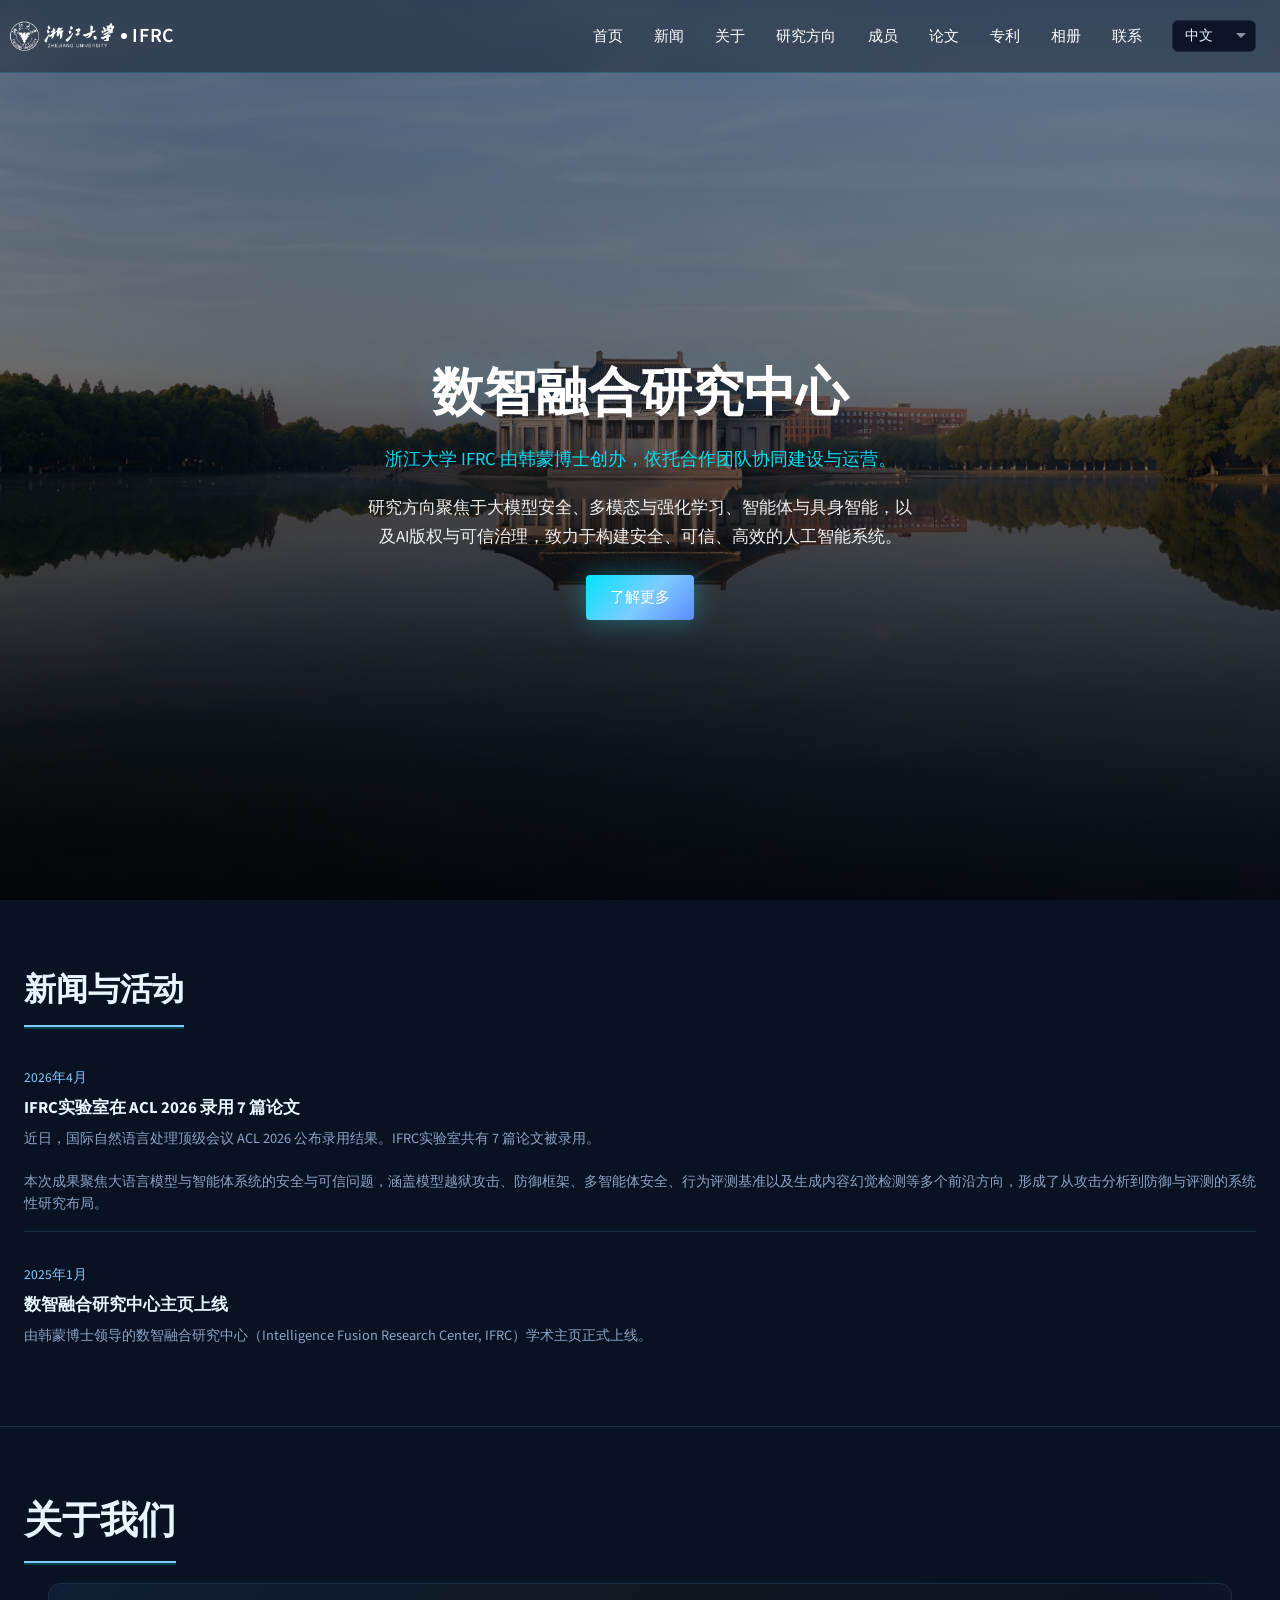
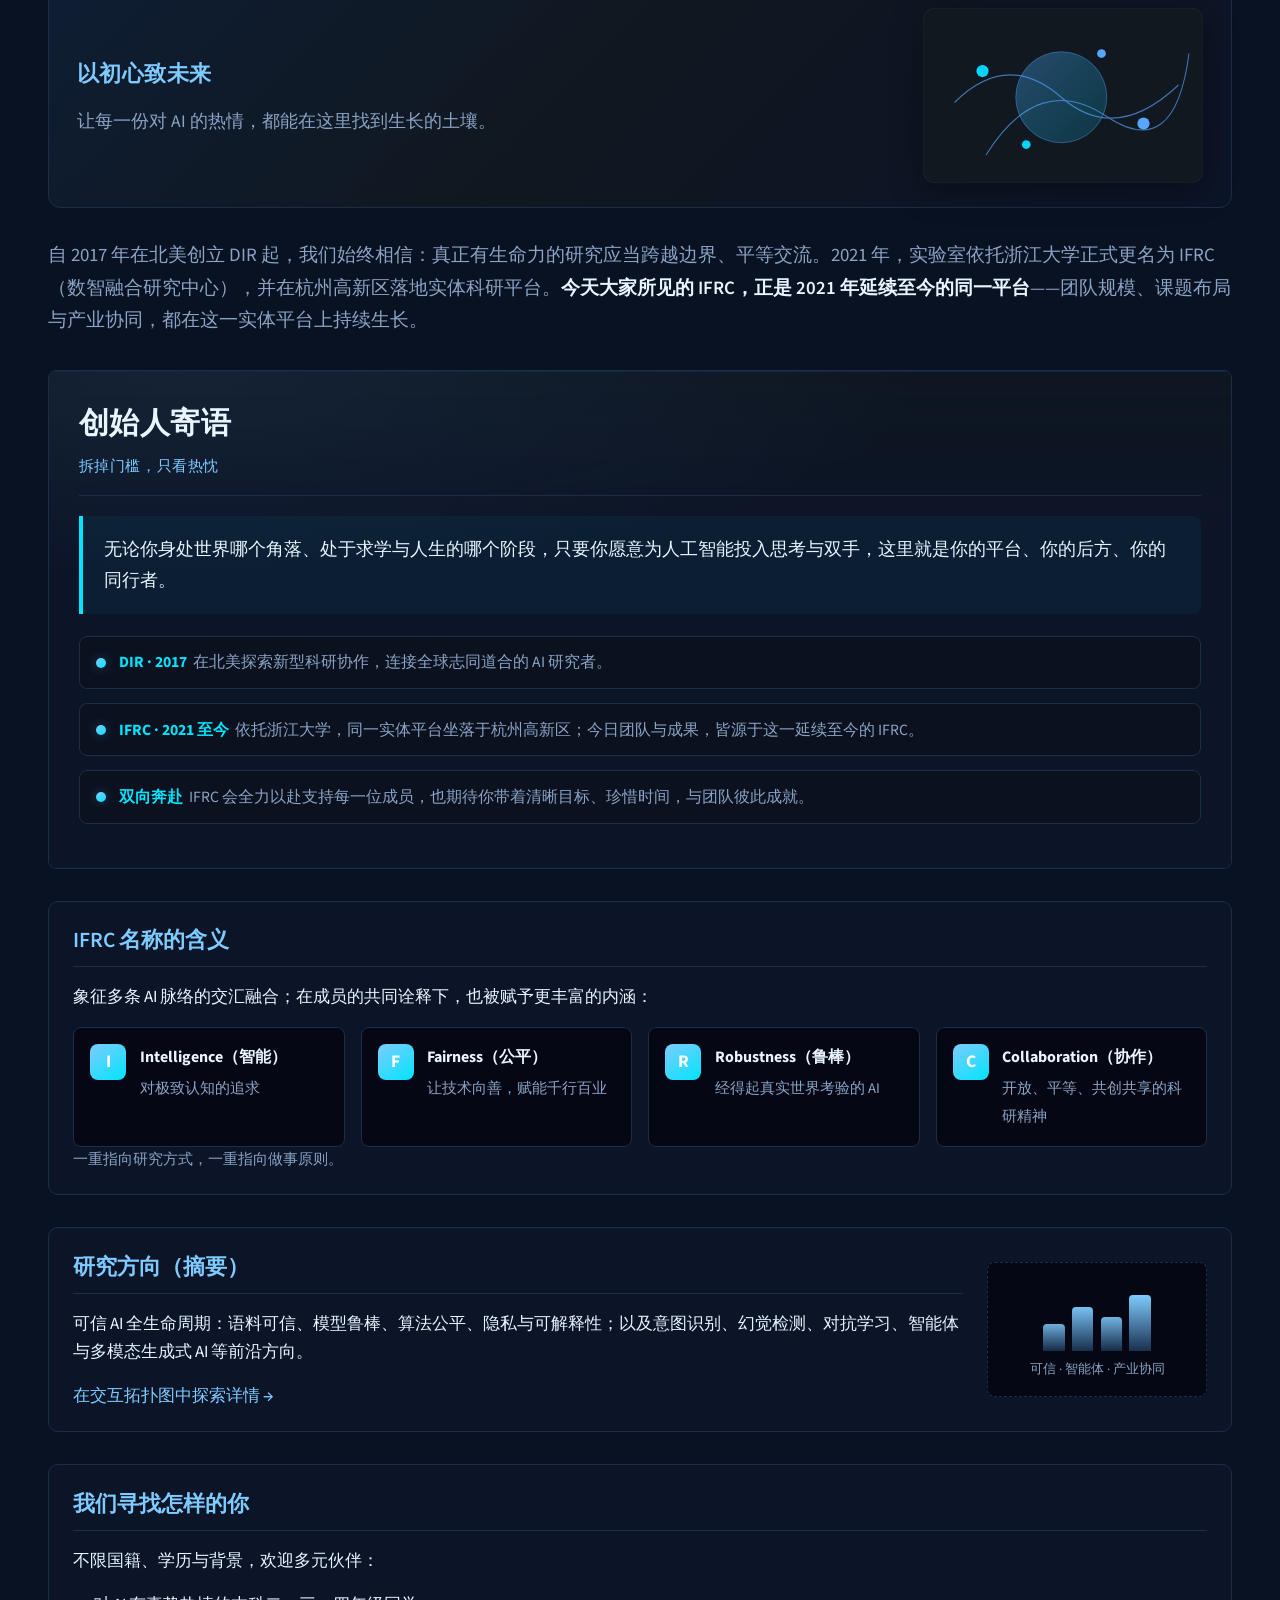
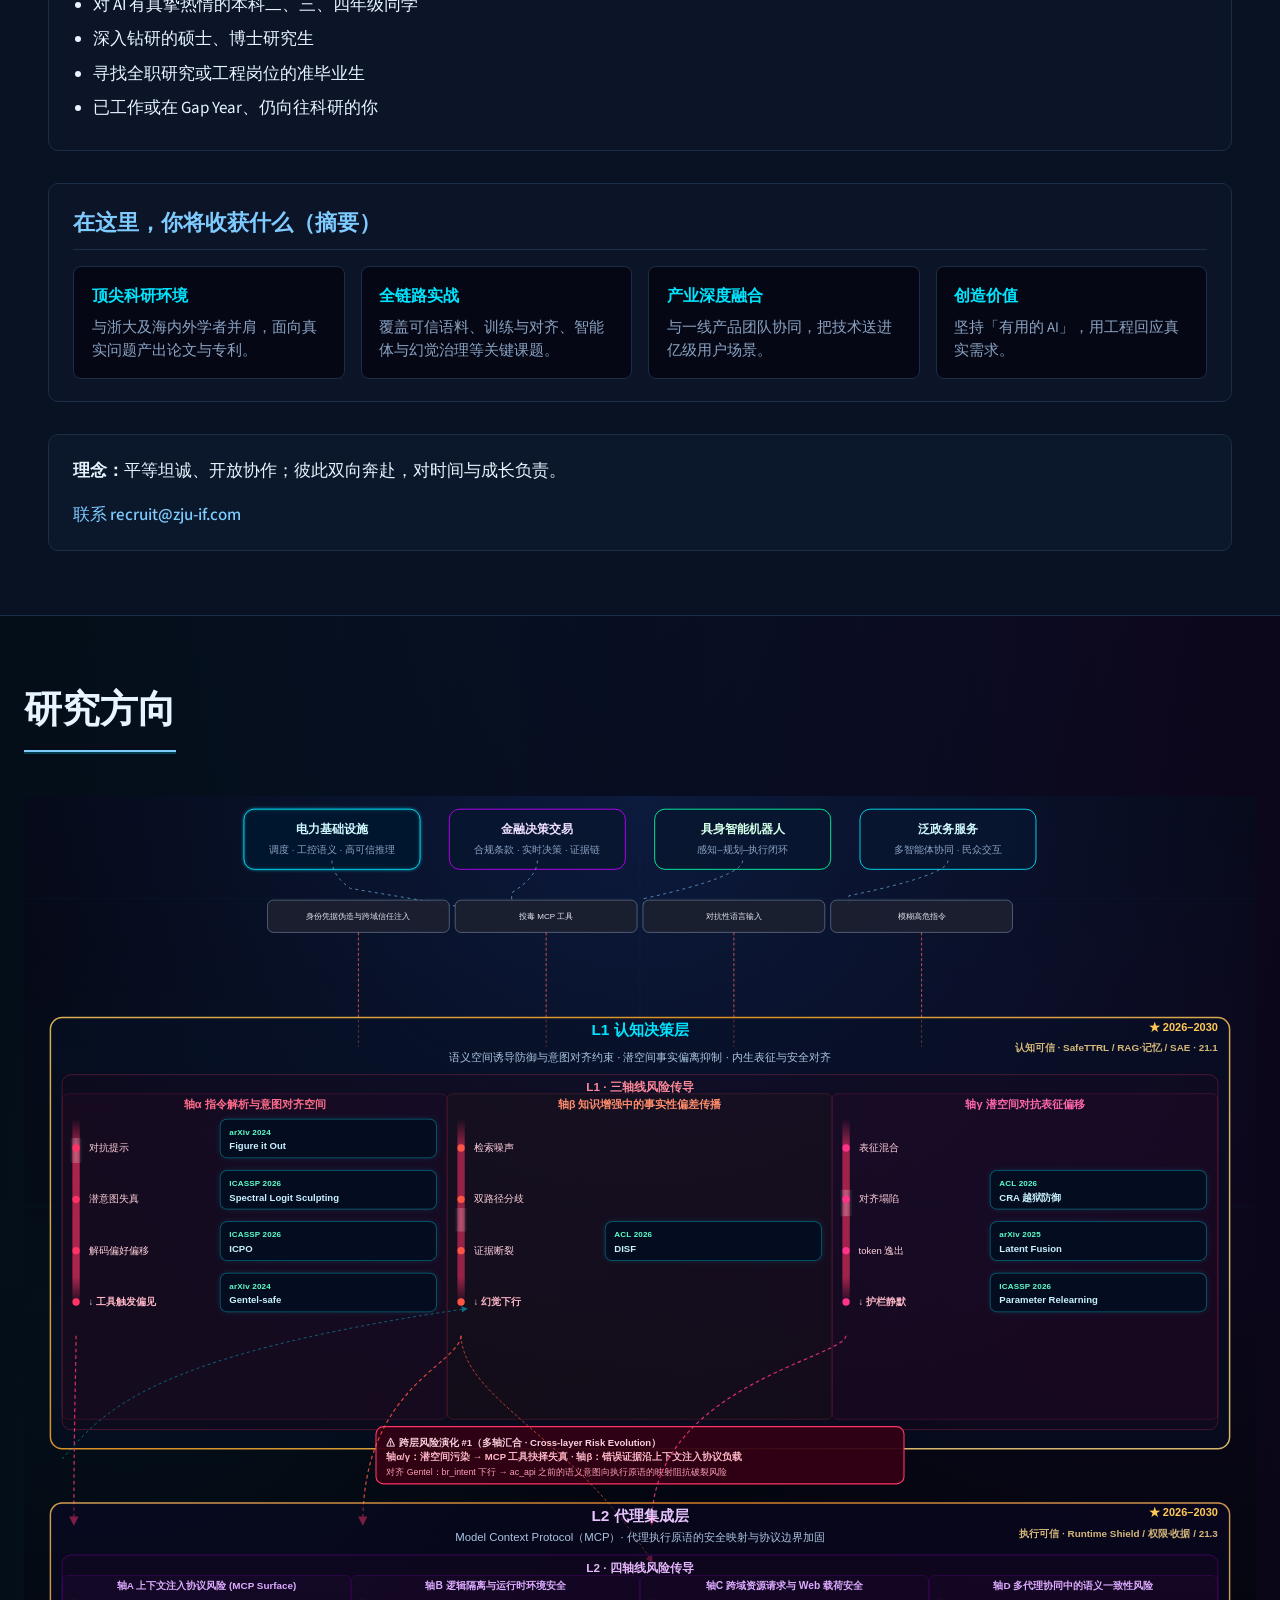
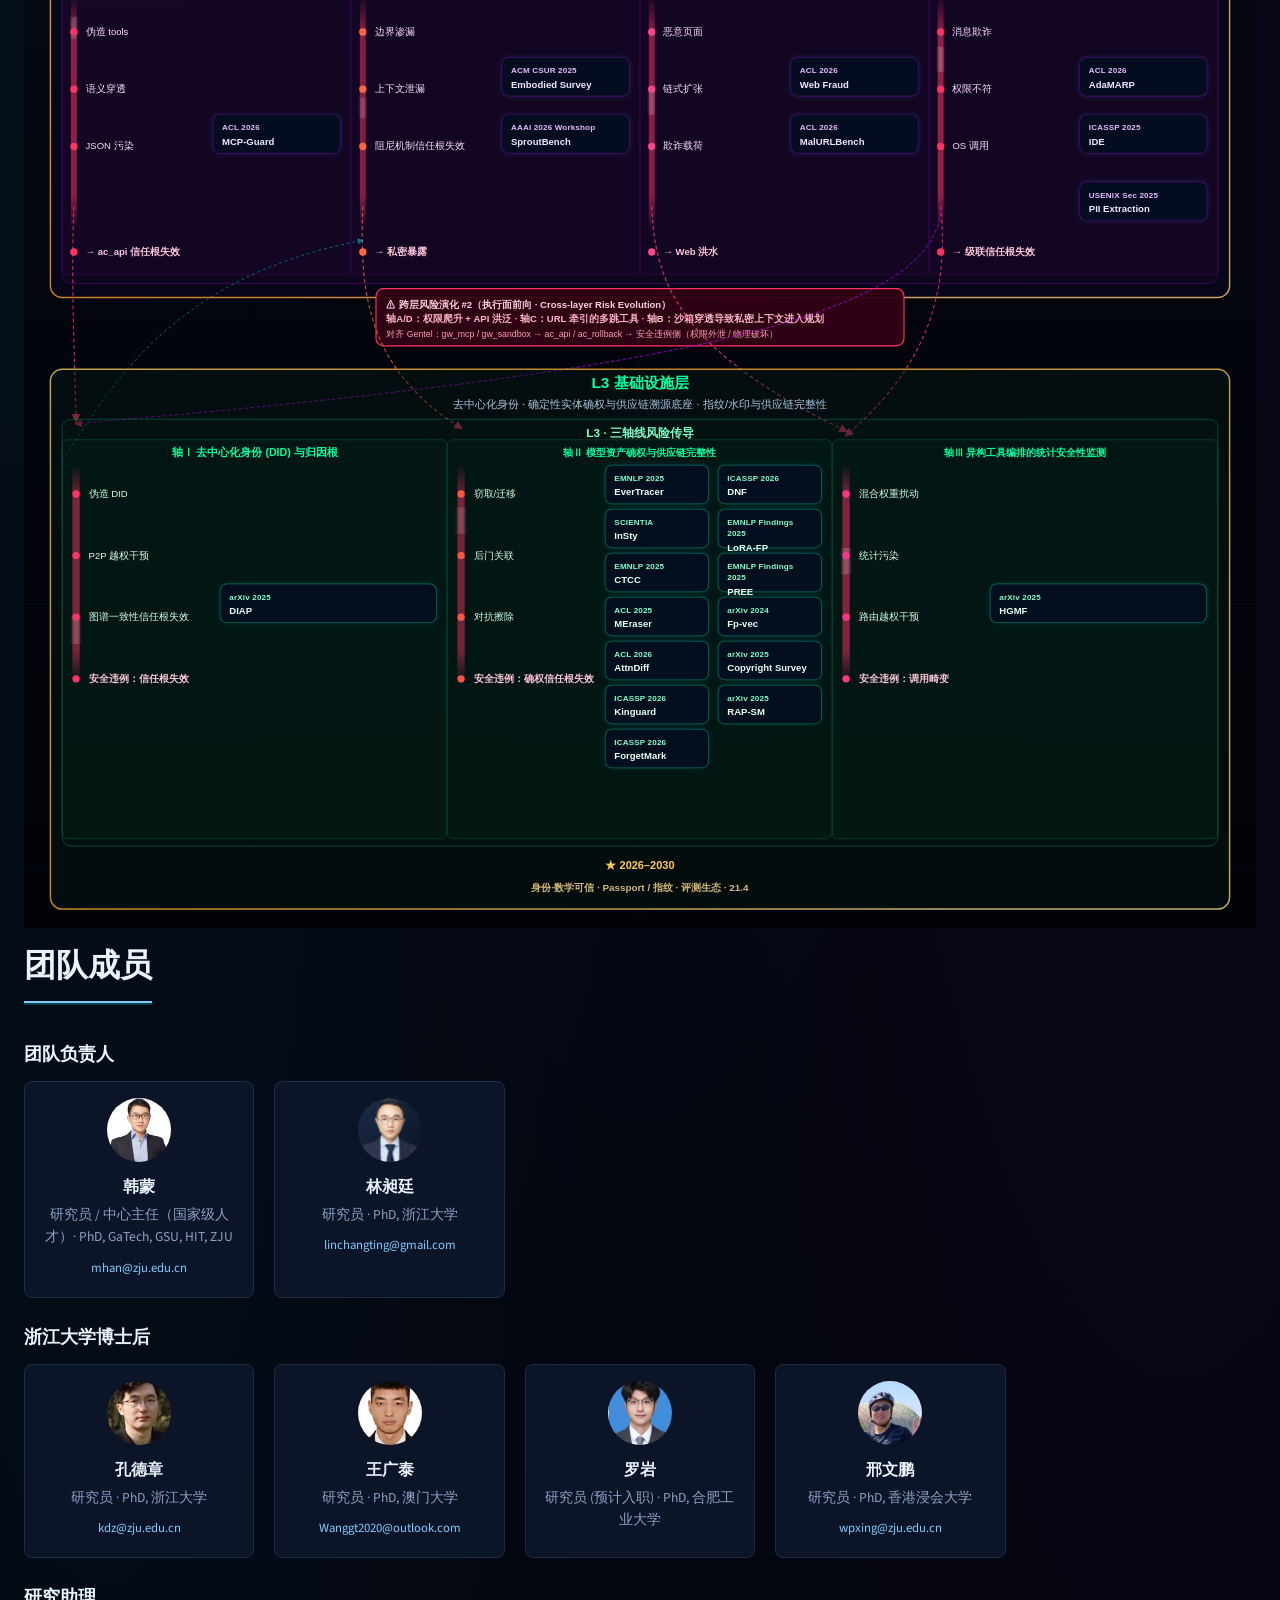
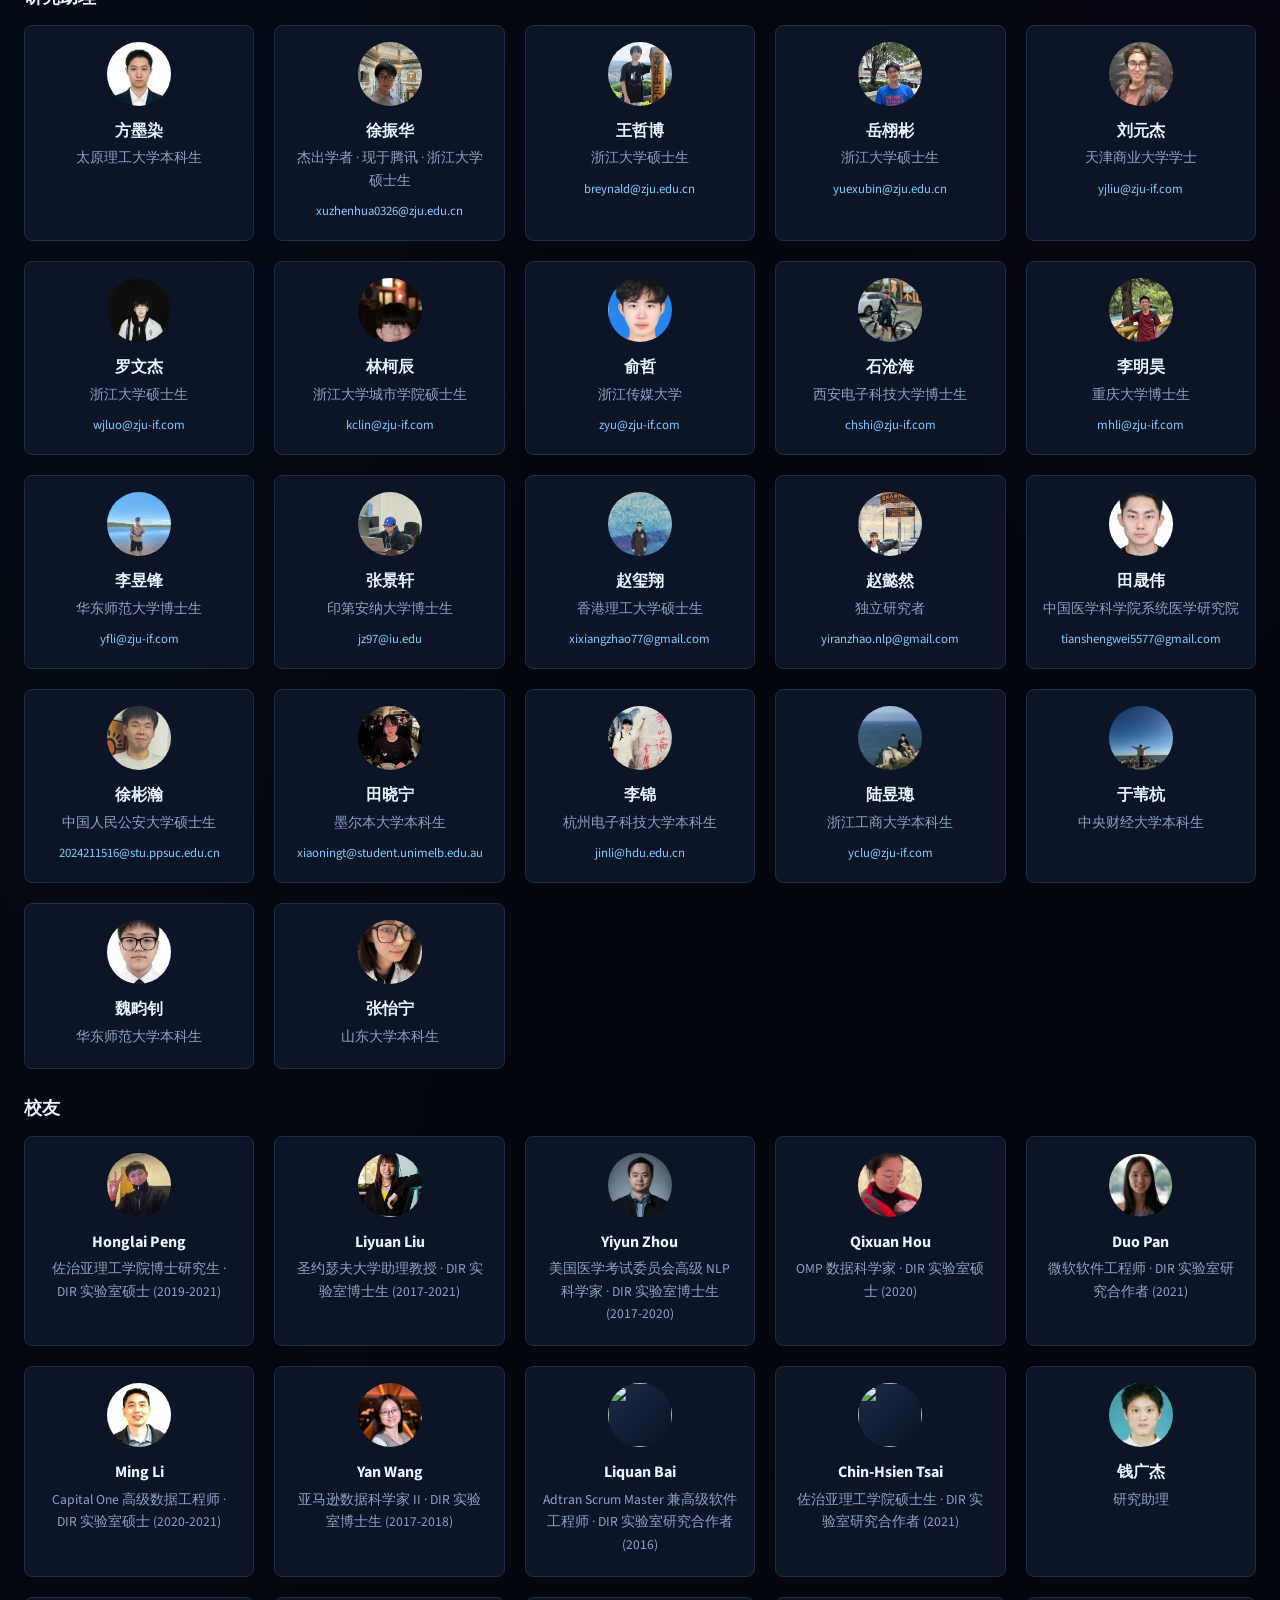
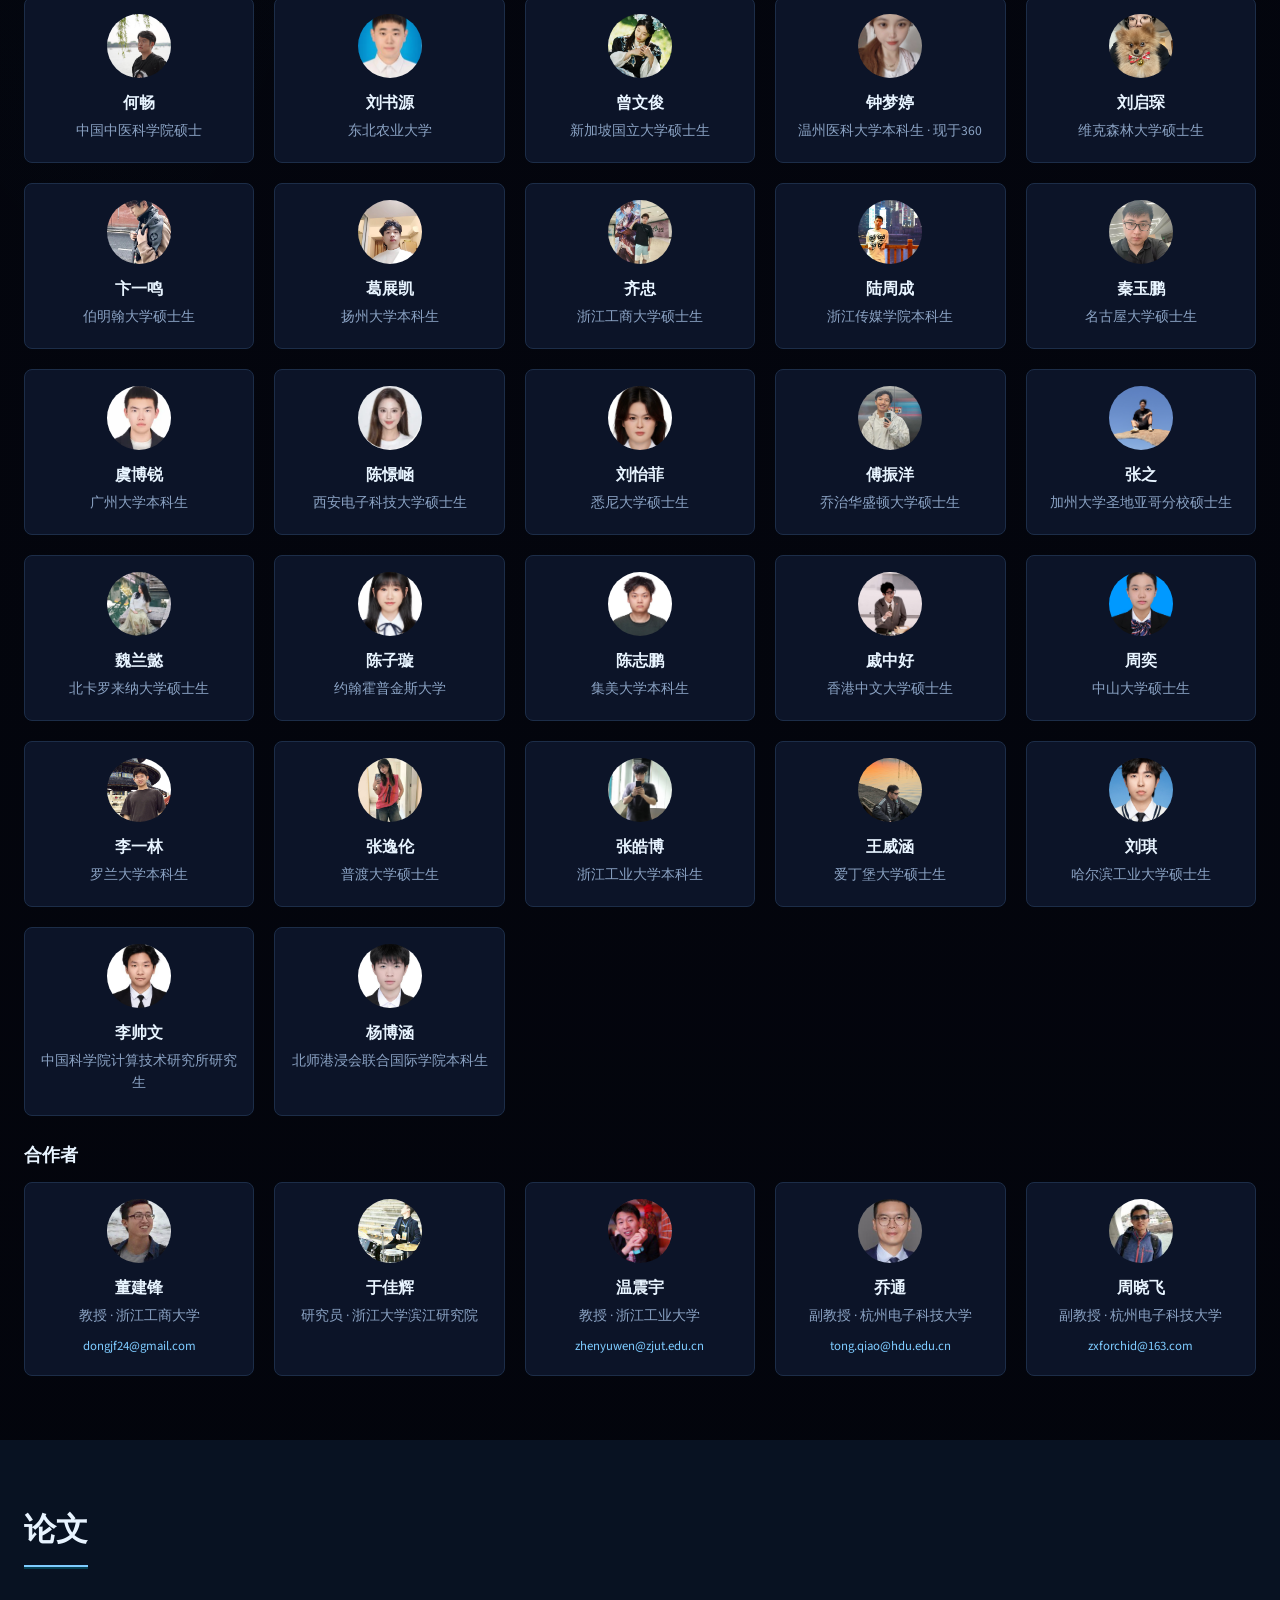
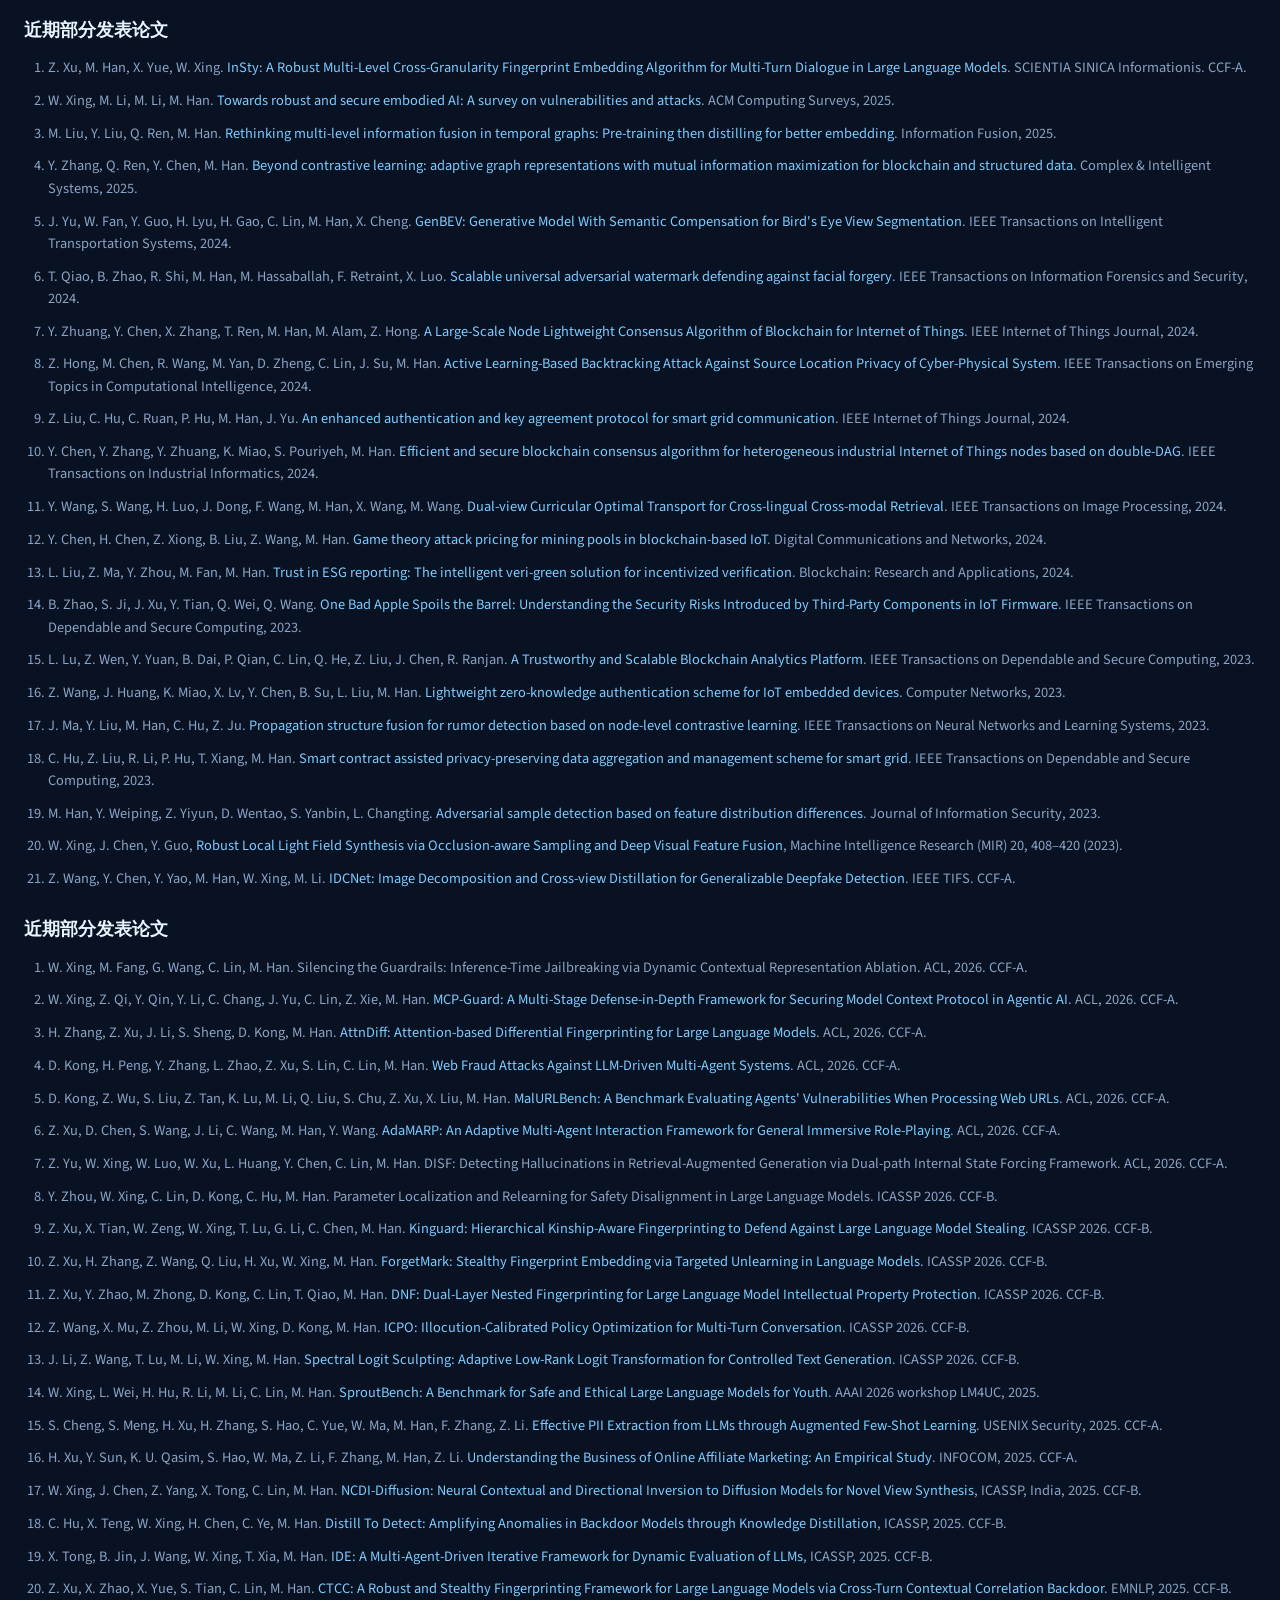
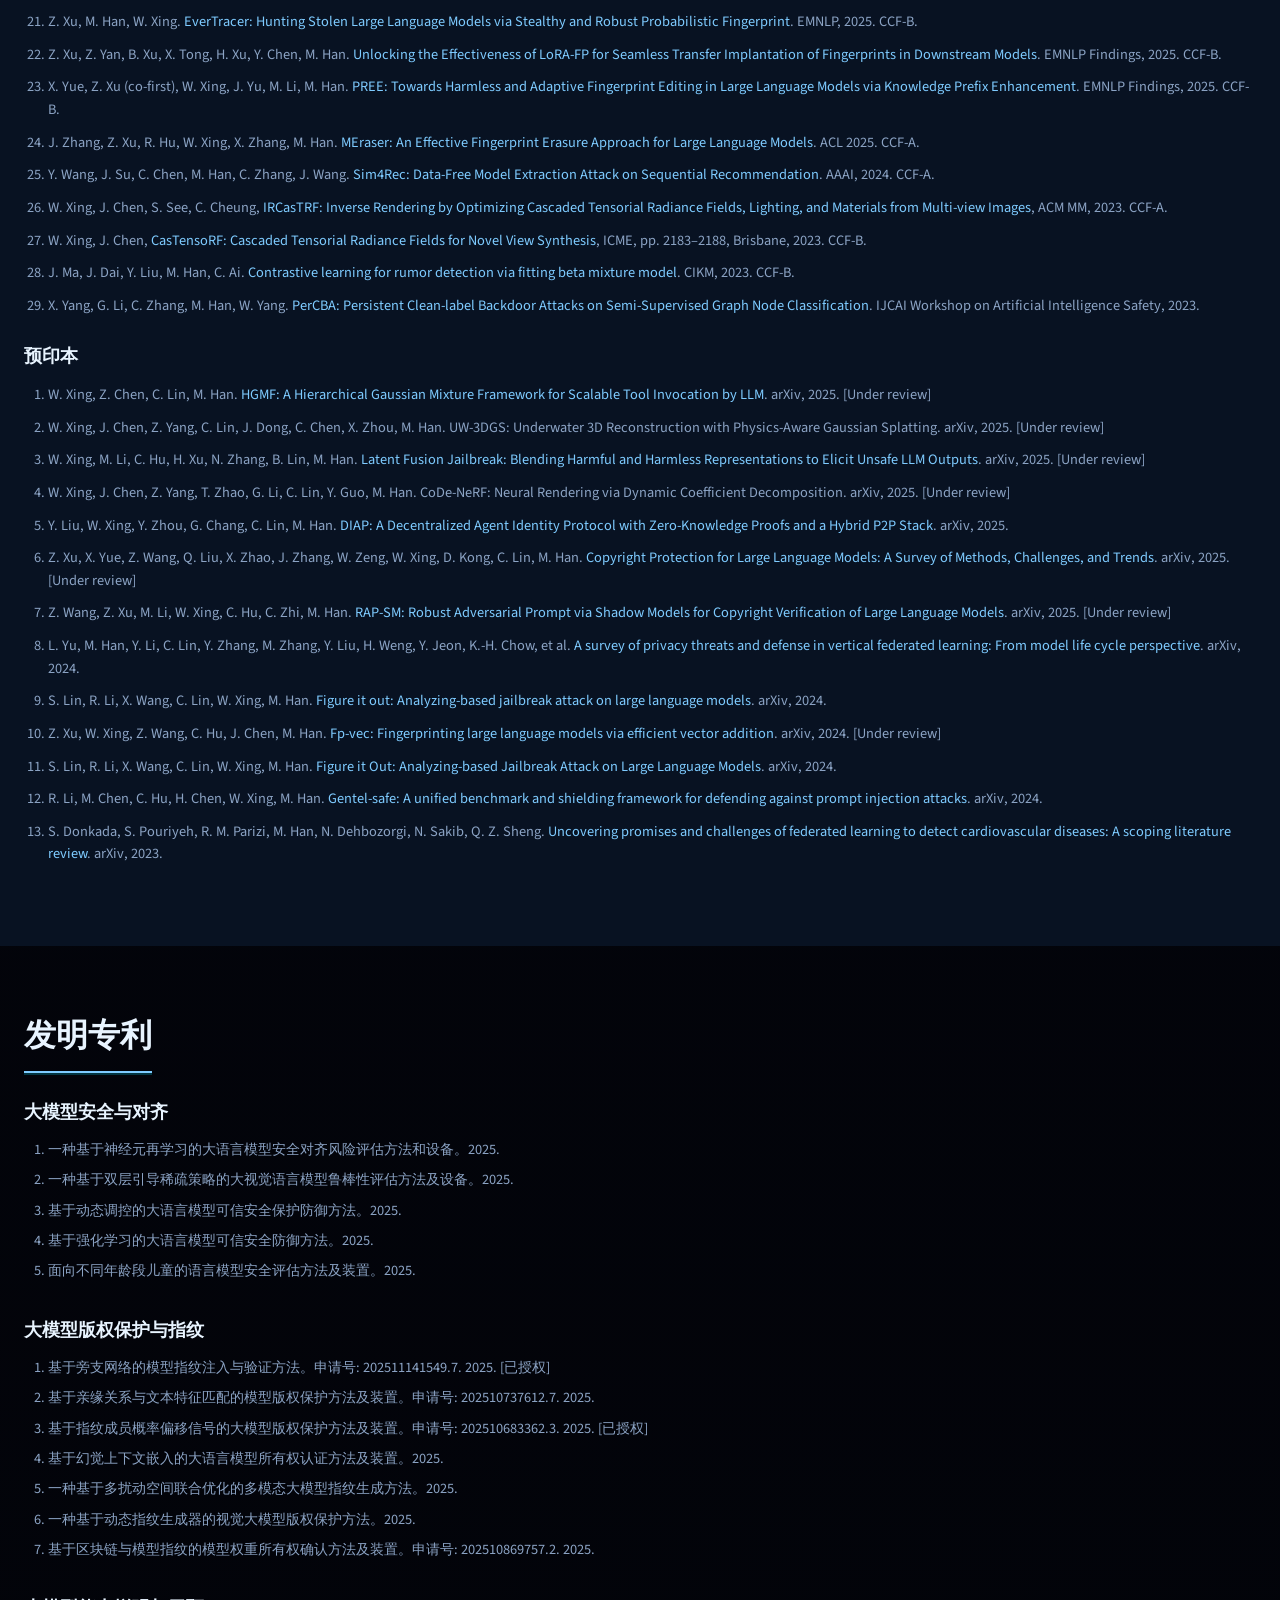
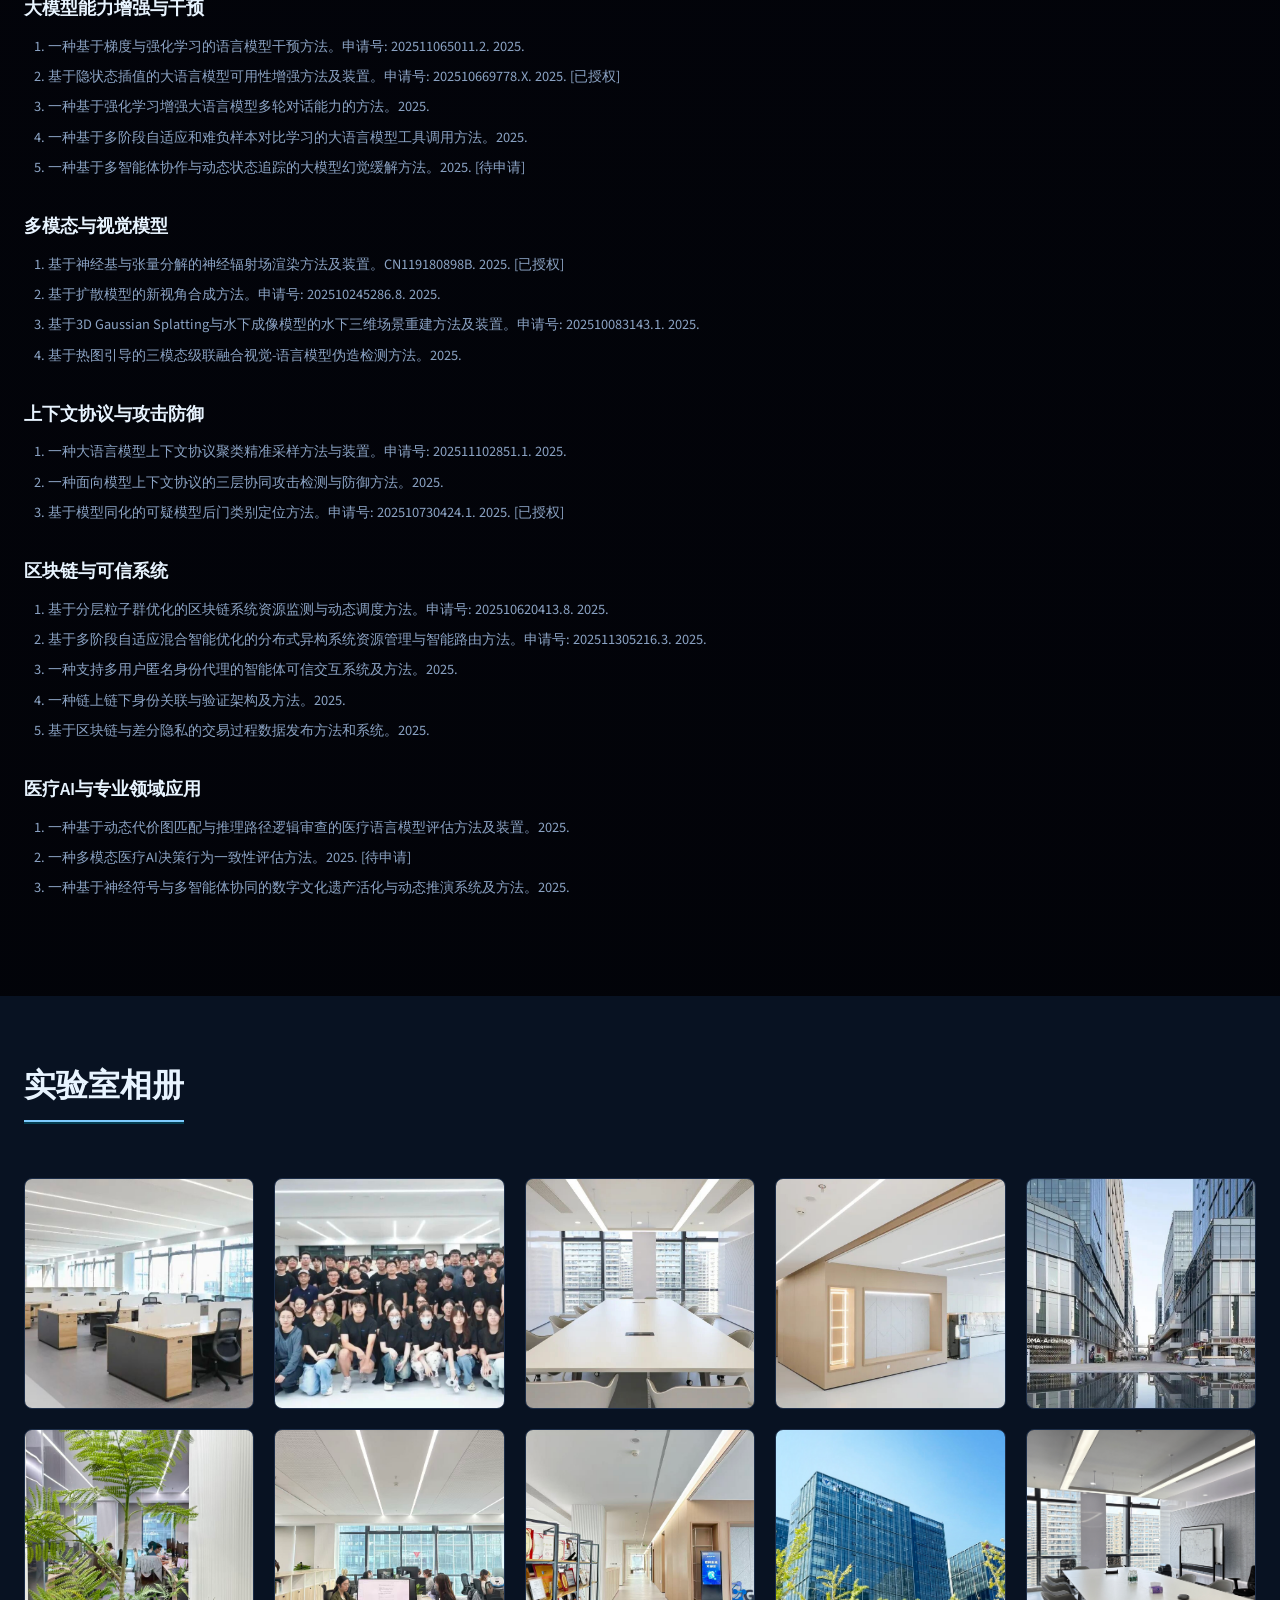
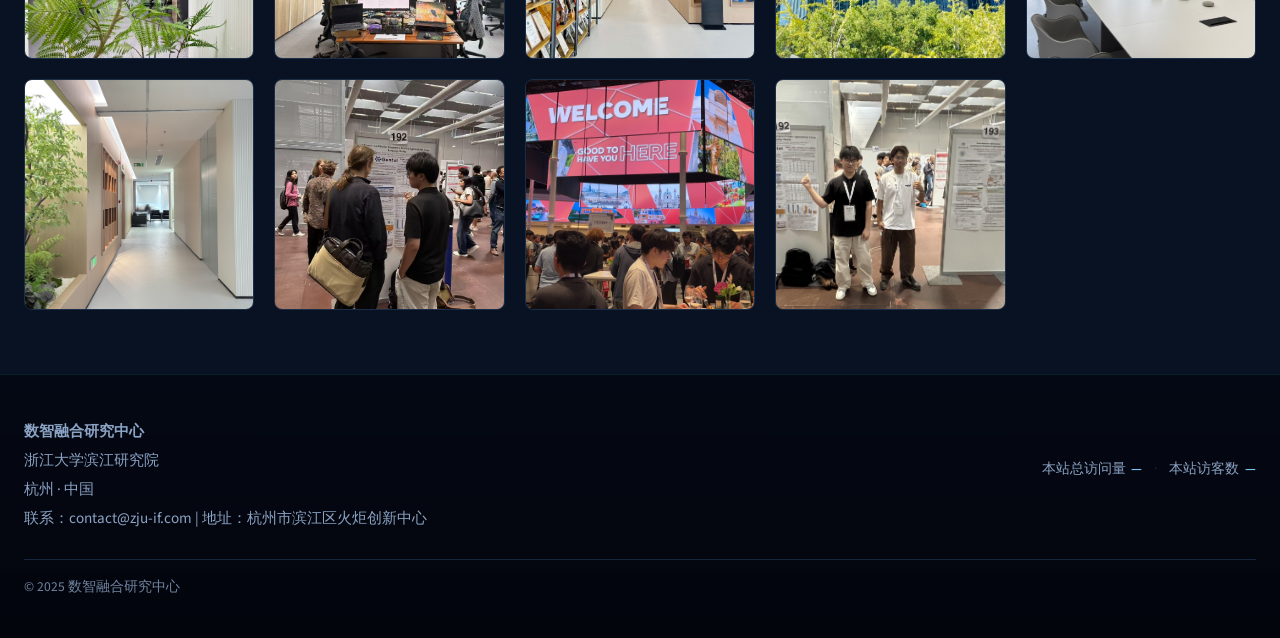
==== commit 92c85ac8: "Remove Yijun Gong from alumni across all locales. Co-authored-by: Cursor <cursoragent@cursor.com>" ====
--- a/index.html
+++ b/index.html
@@ -163,7 +163,7 @@
     </div>
   </footer>
 
-  <script src="content.js?v=20260527"></script>
+  <script src="content.js?v=20260528"></script>
   <script src="papers.js?v=20260527"></script>
   <script src="script.js?v=20260527"></script>
   <script async src="https://busuanzi.ibruce.info/busuanzi/2.3/busuanzi.pure.mini.js"></script>
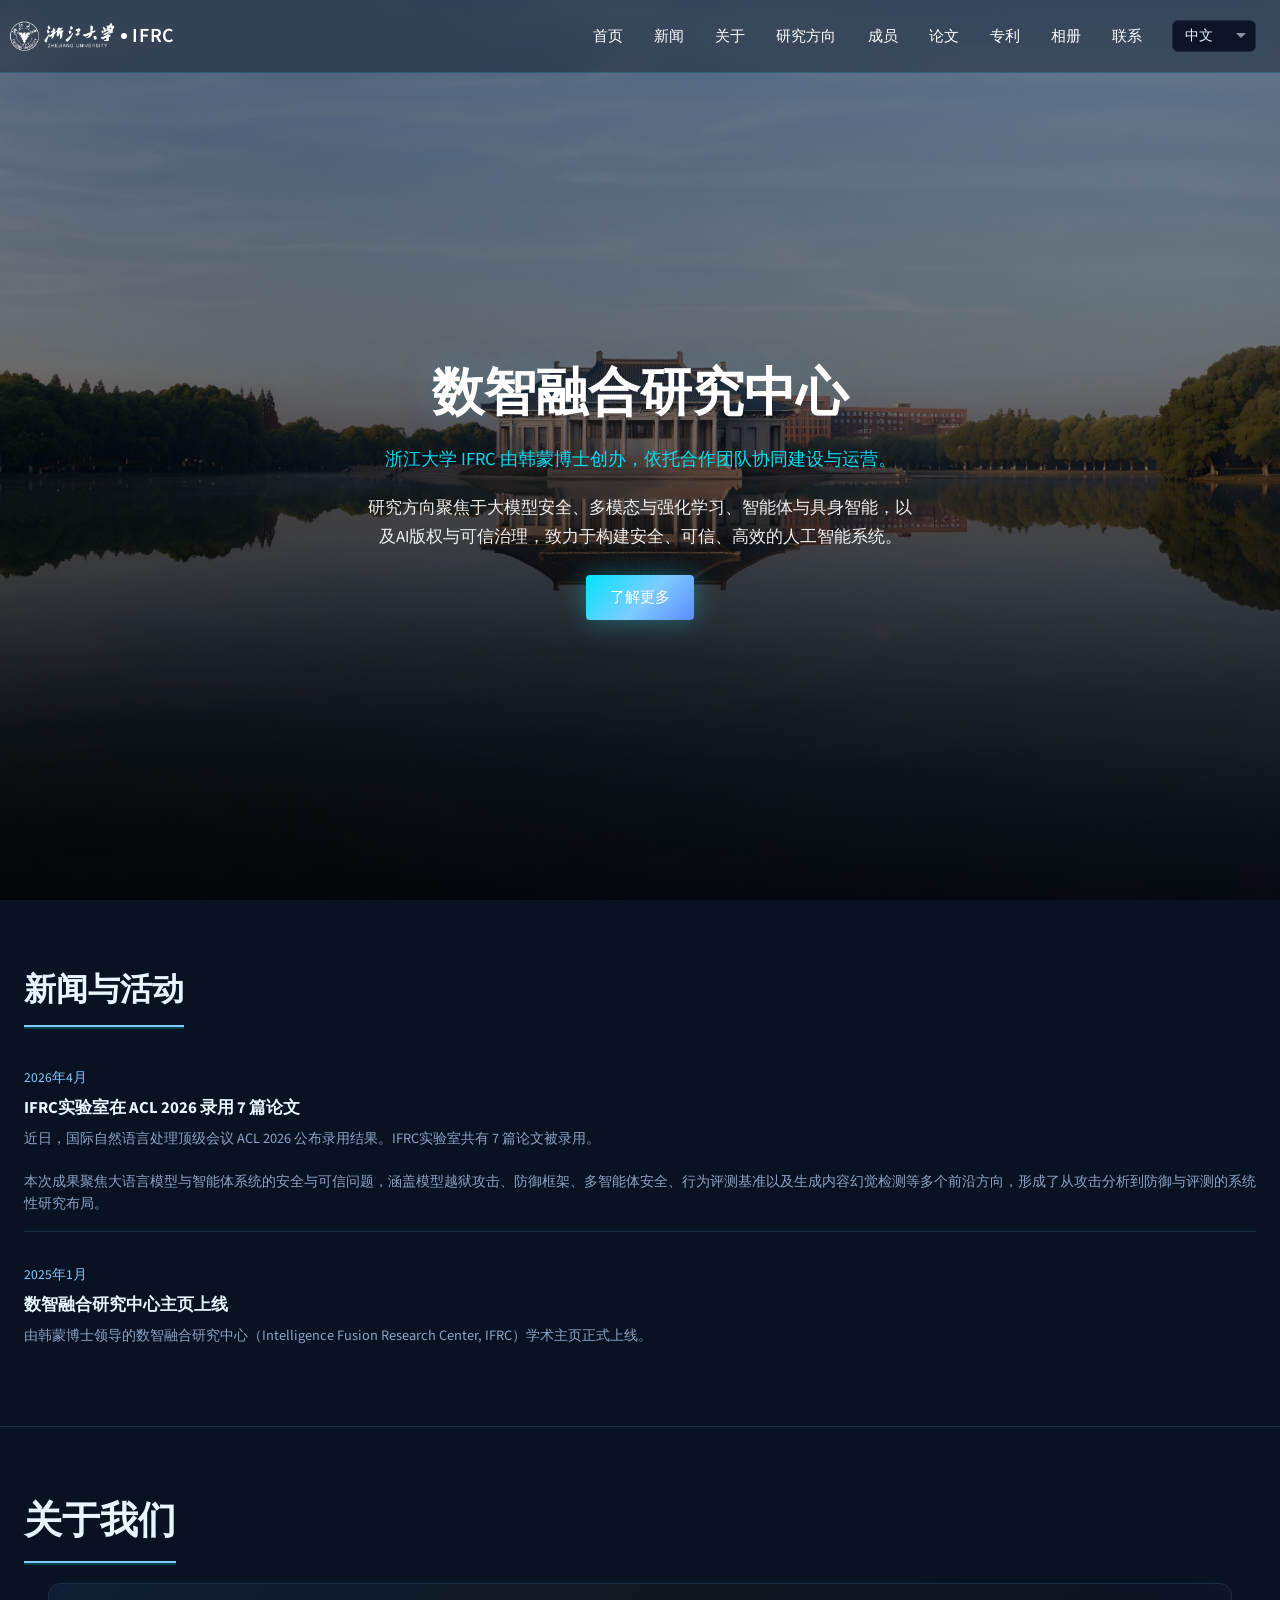
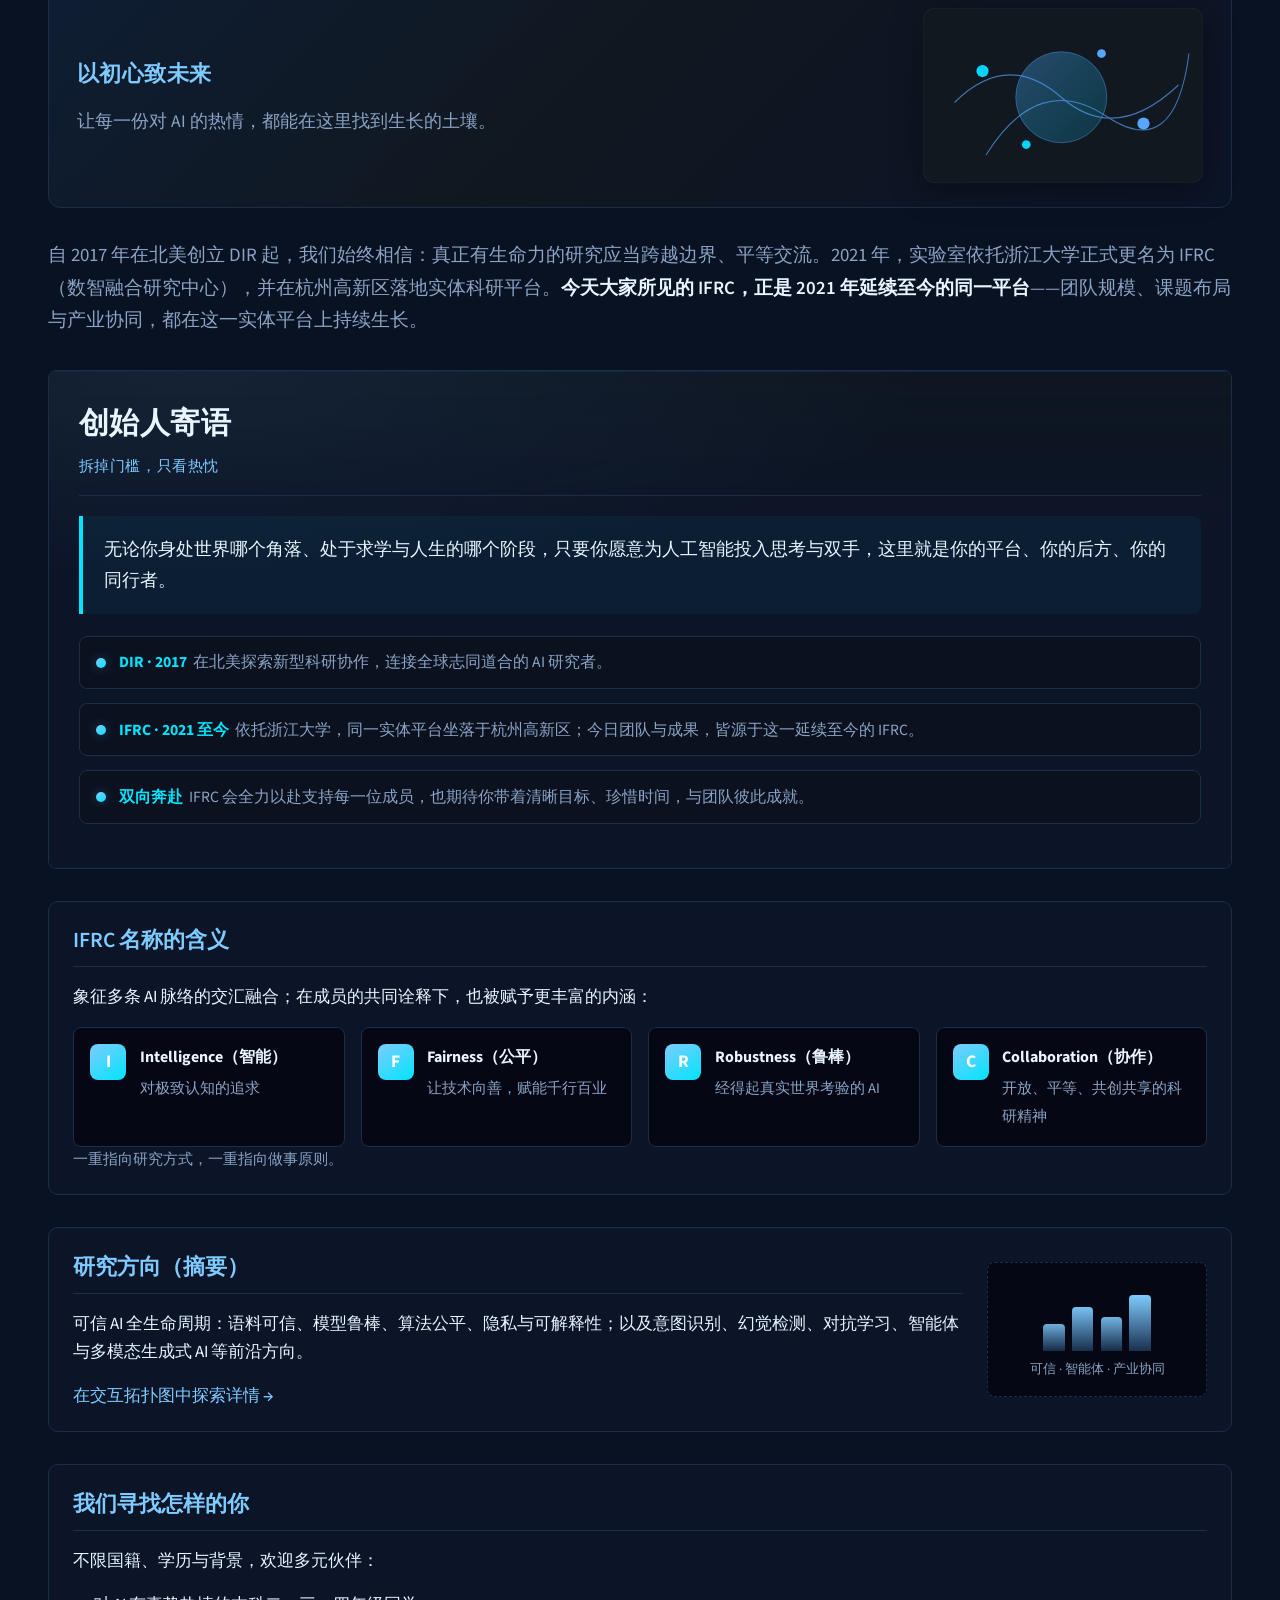
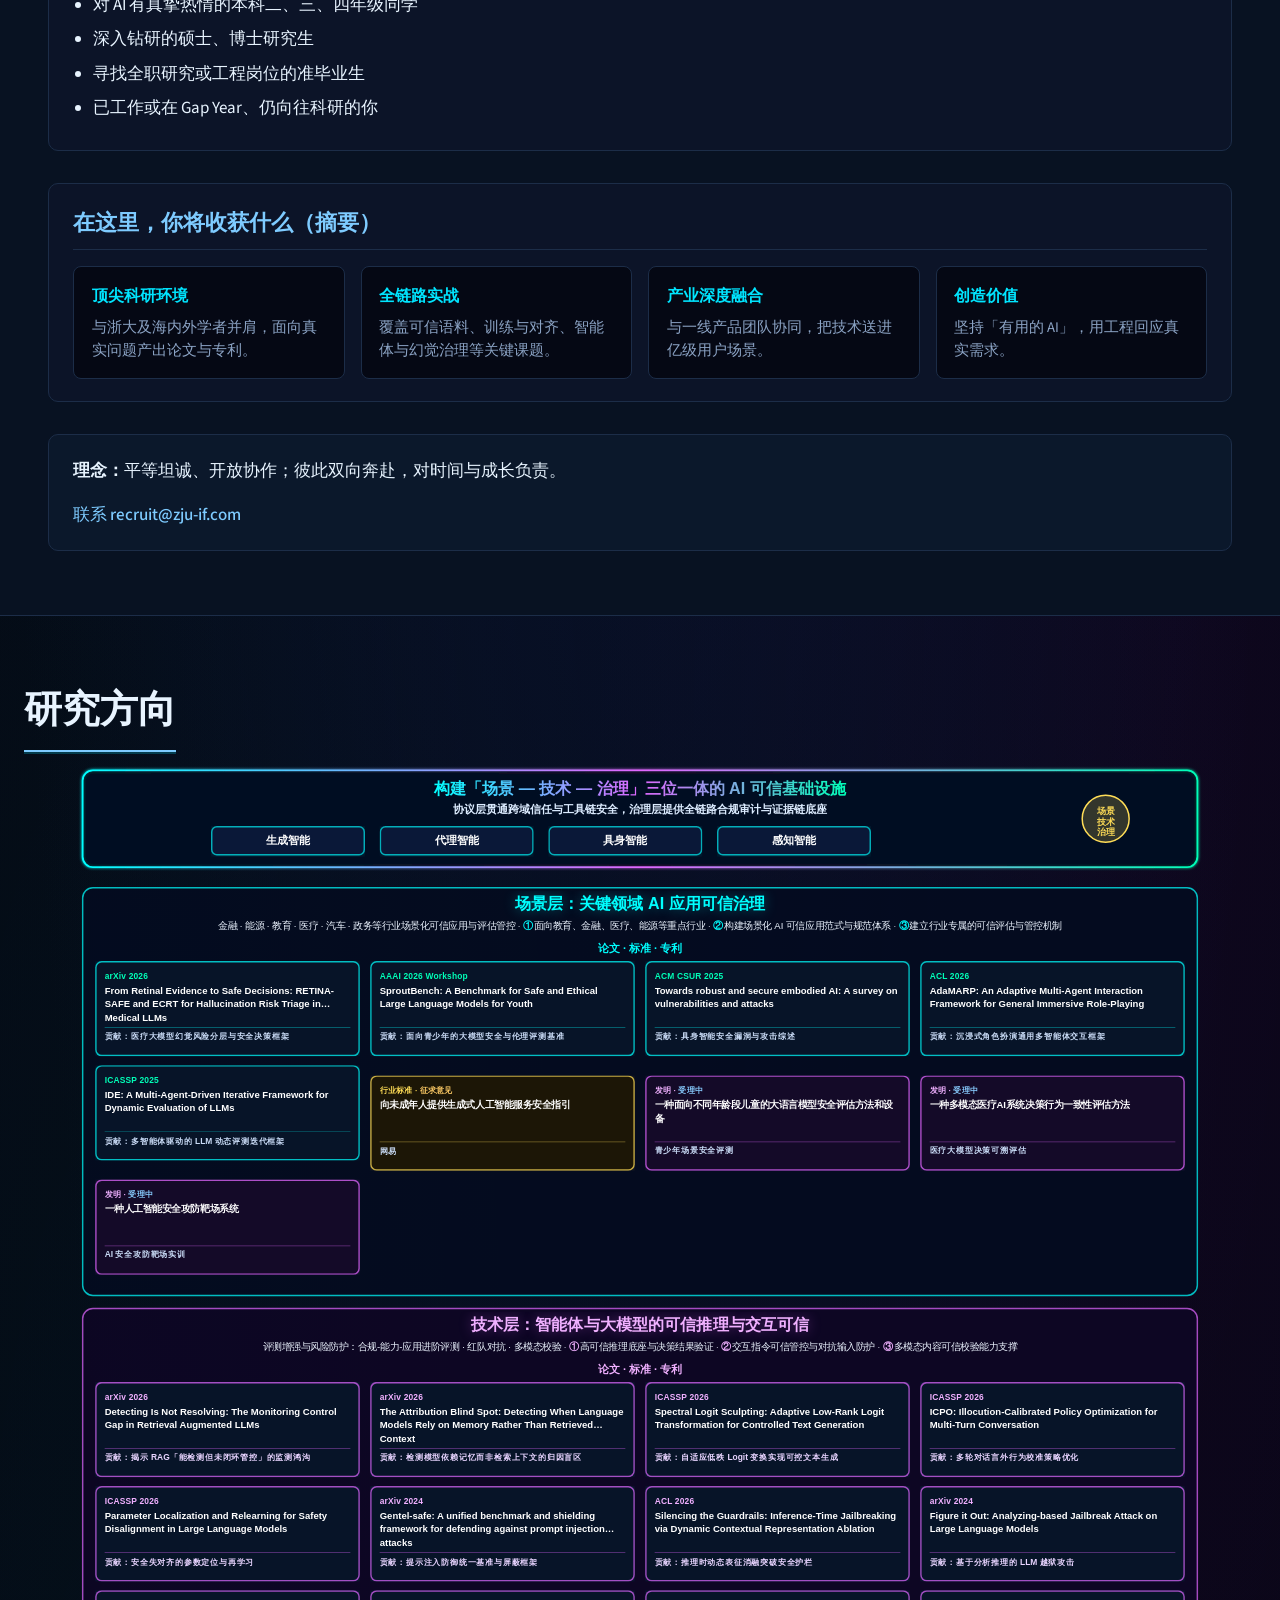
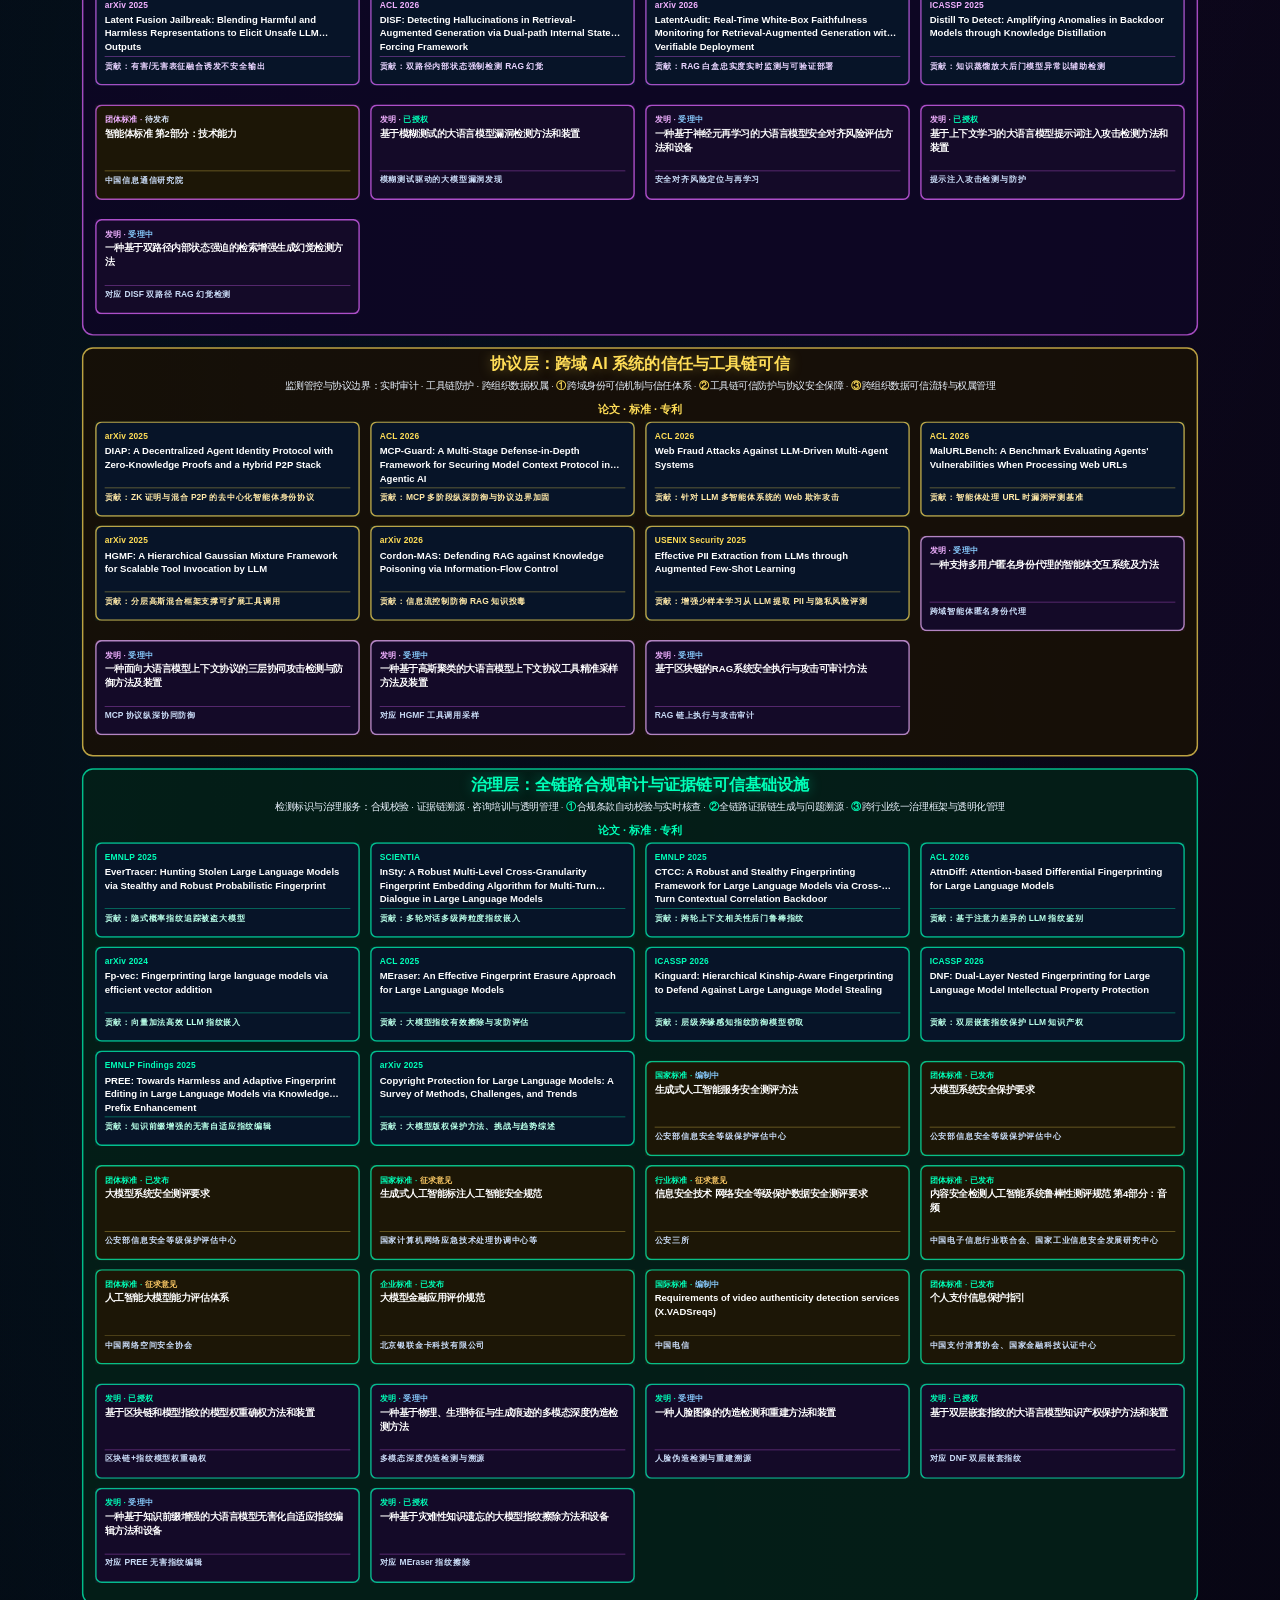
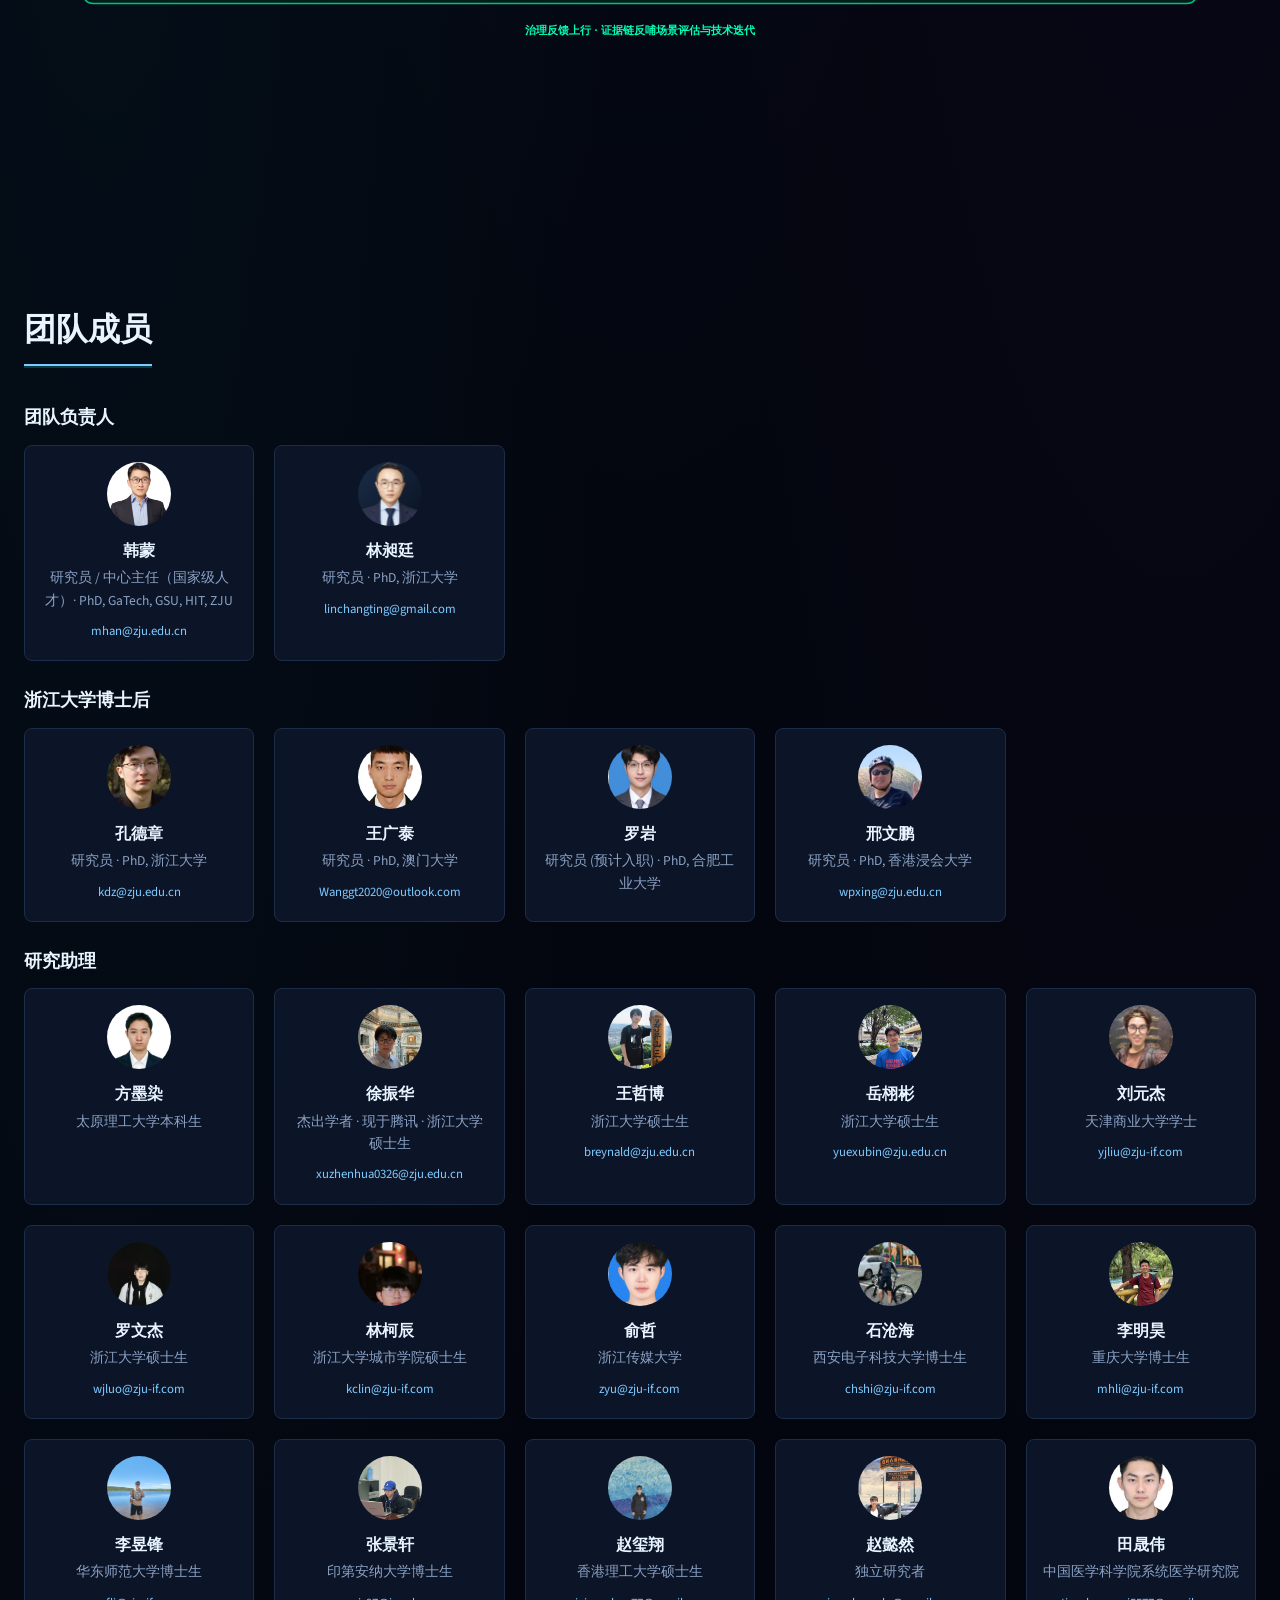
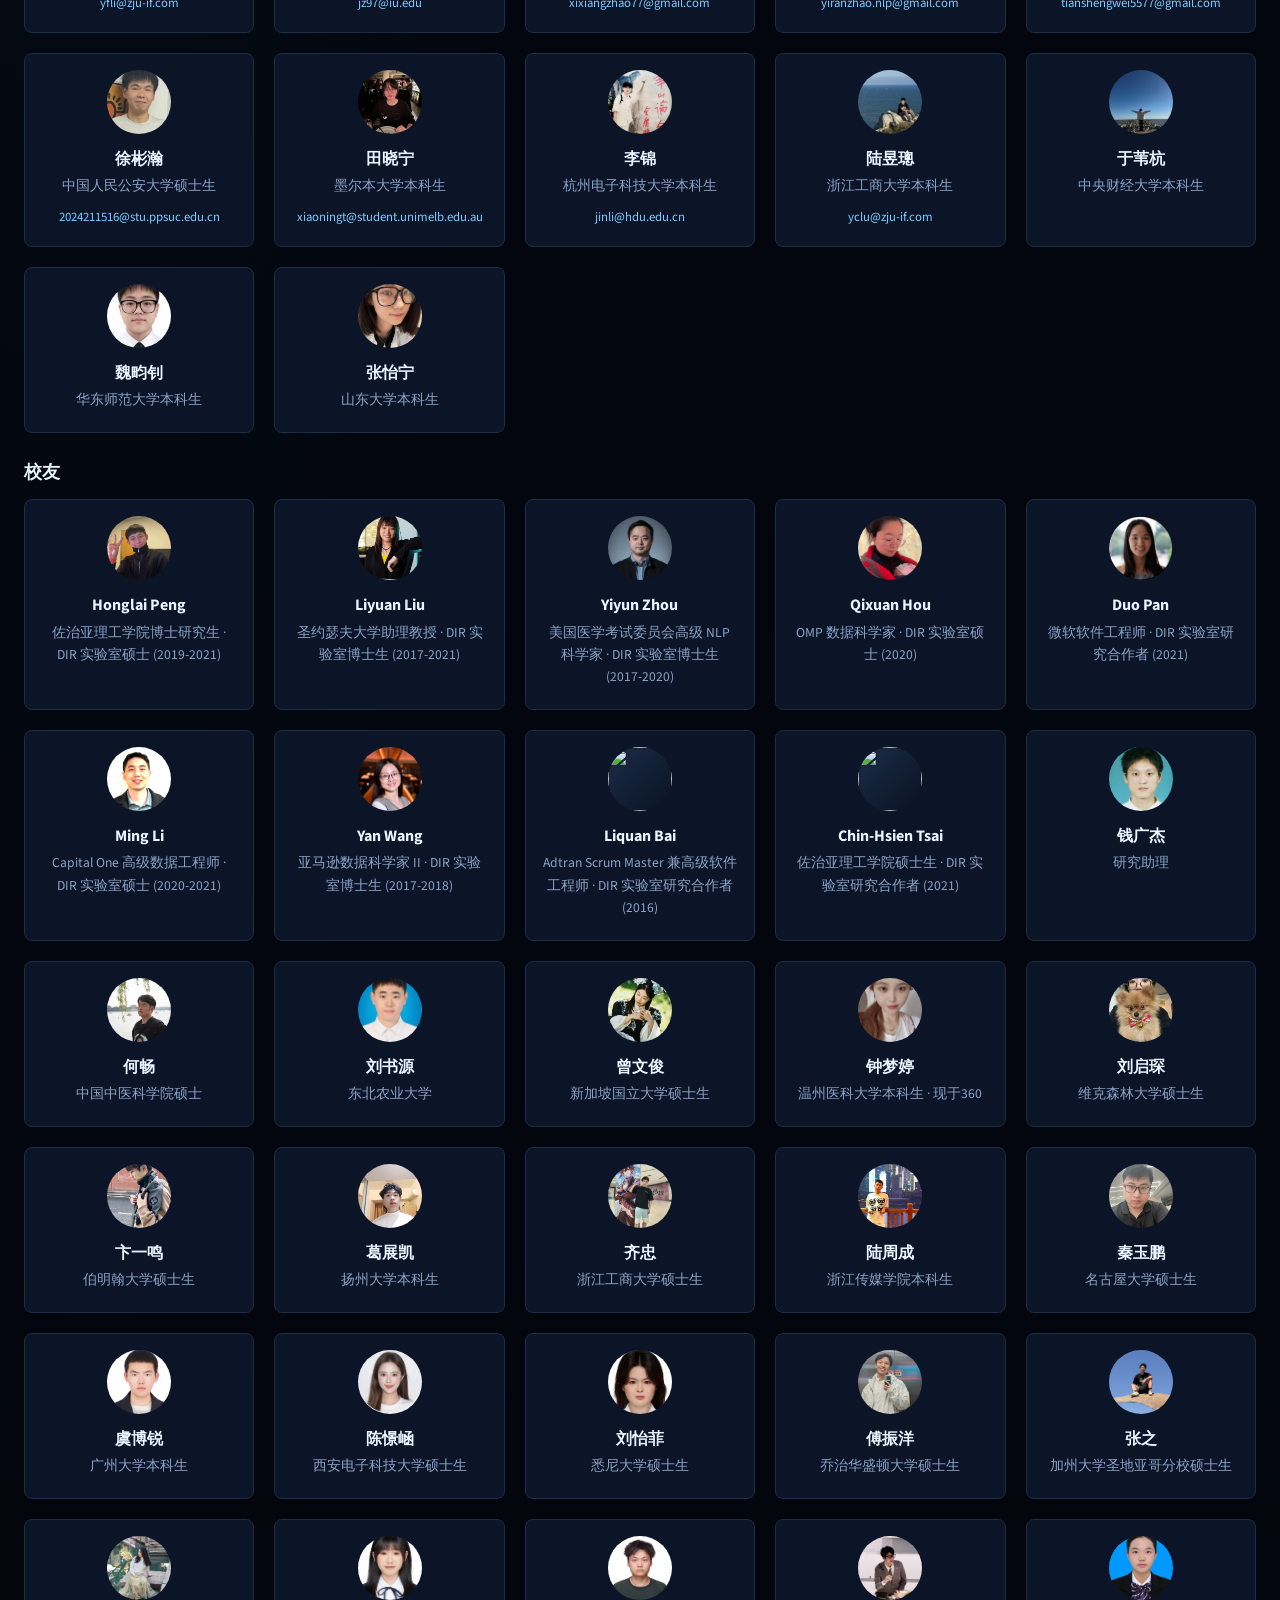
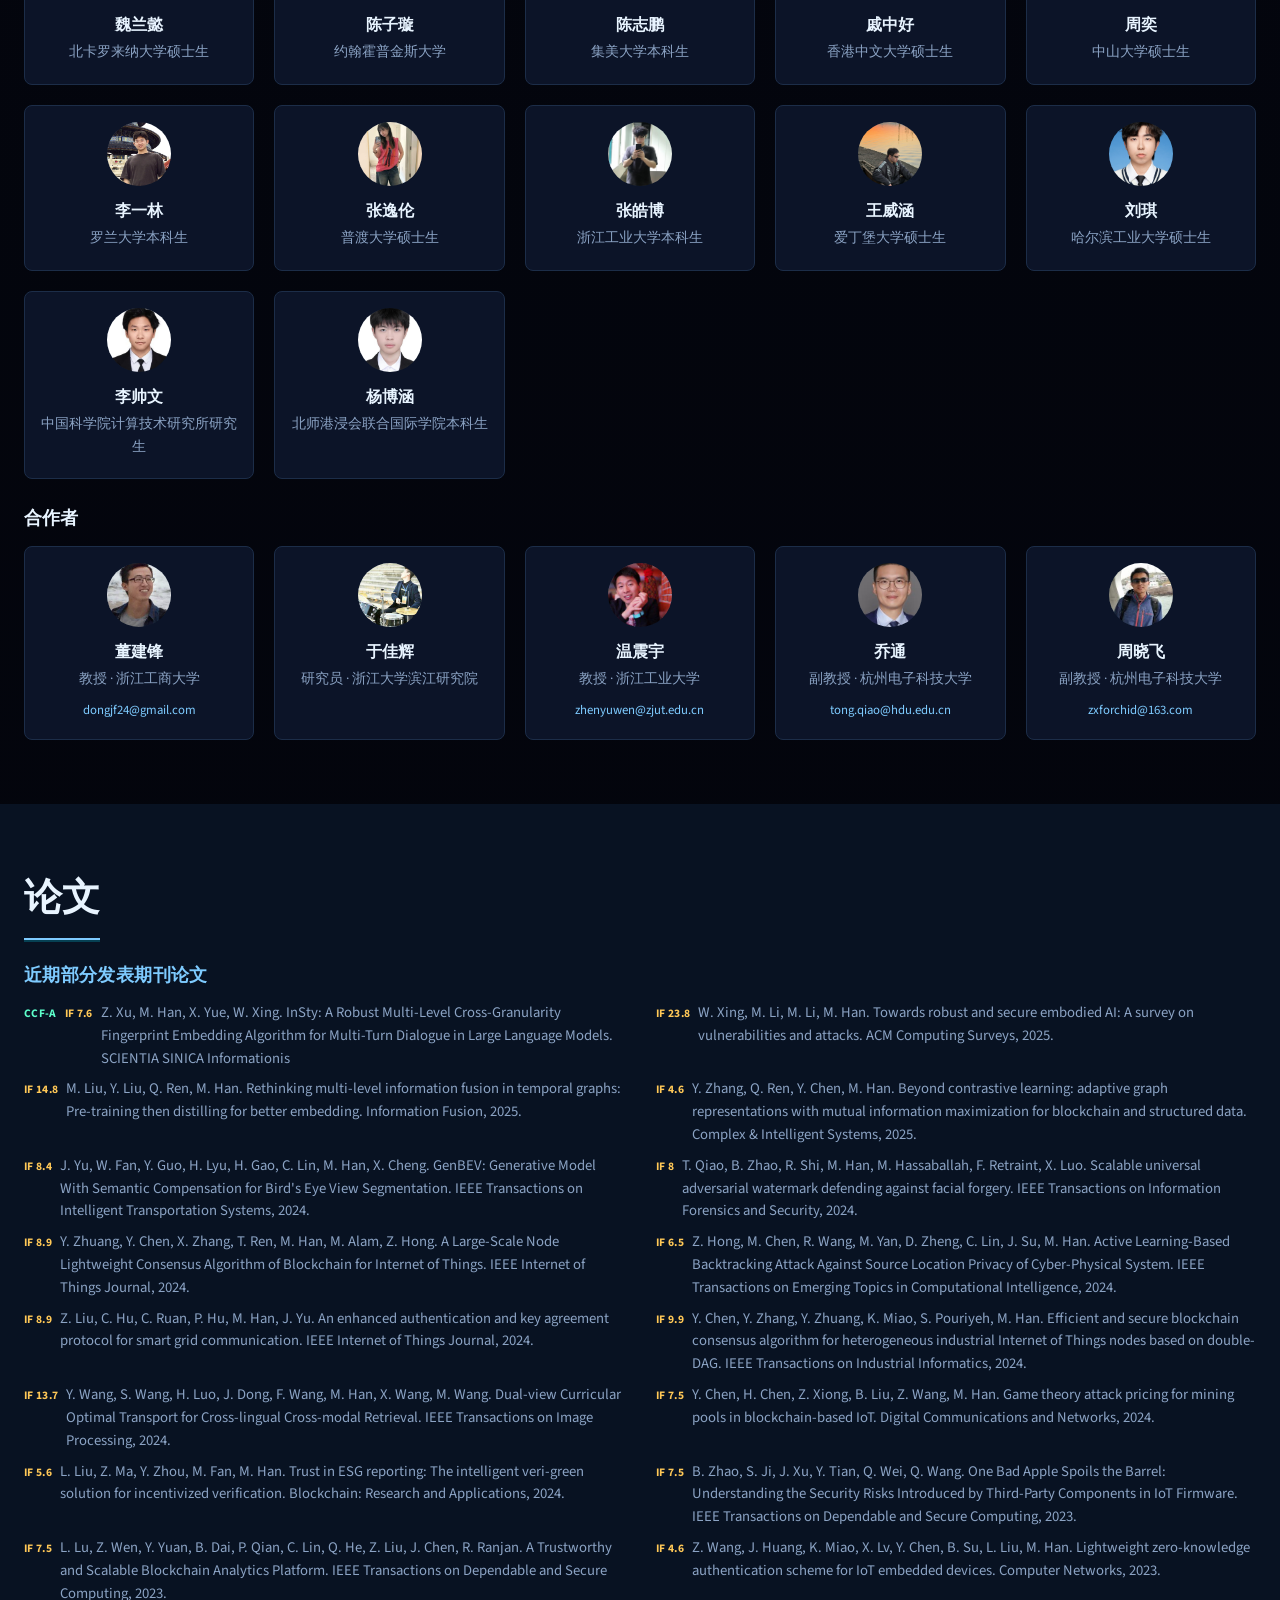
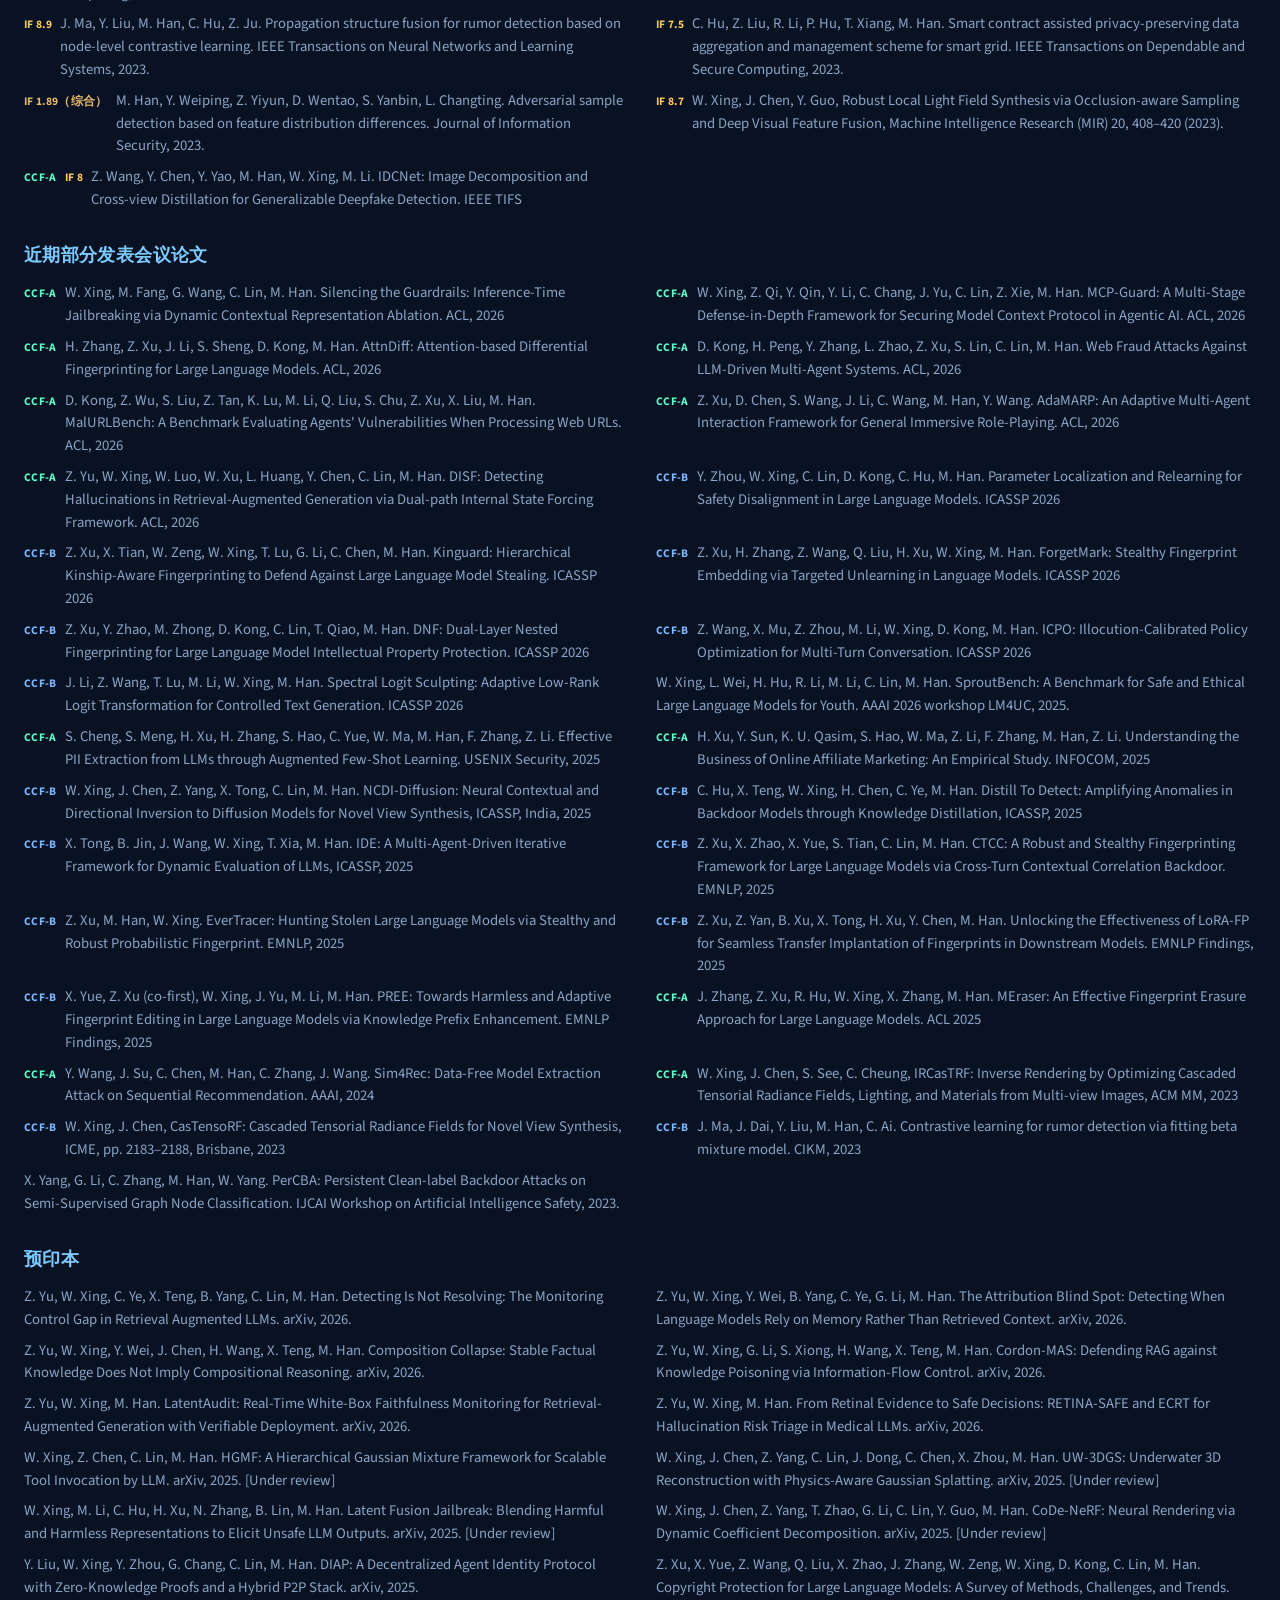
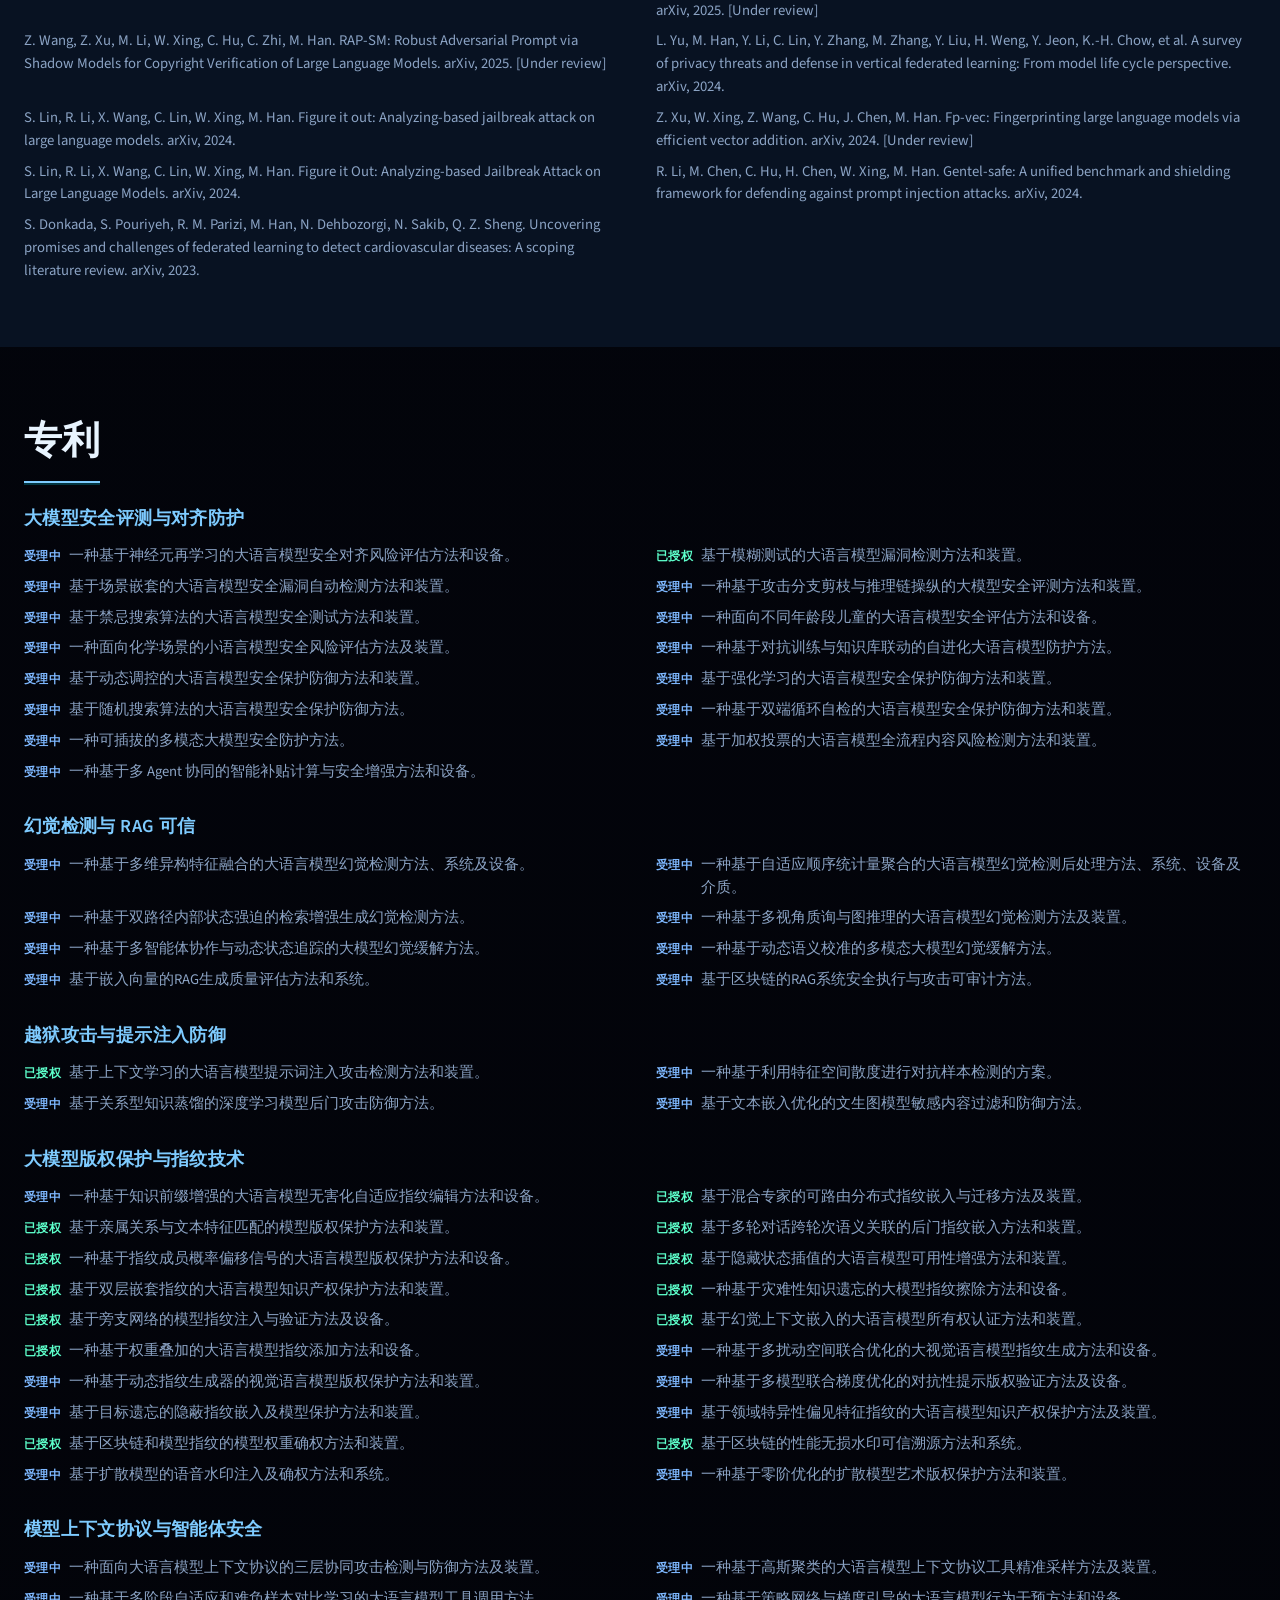
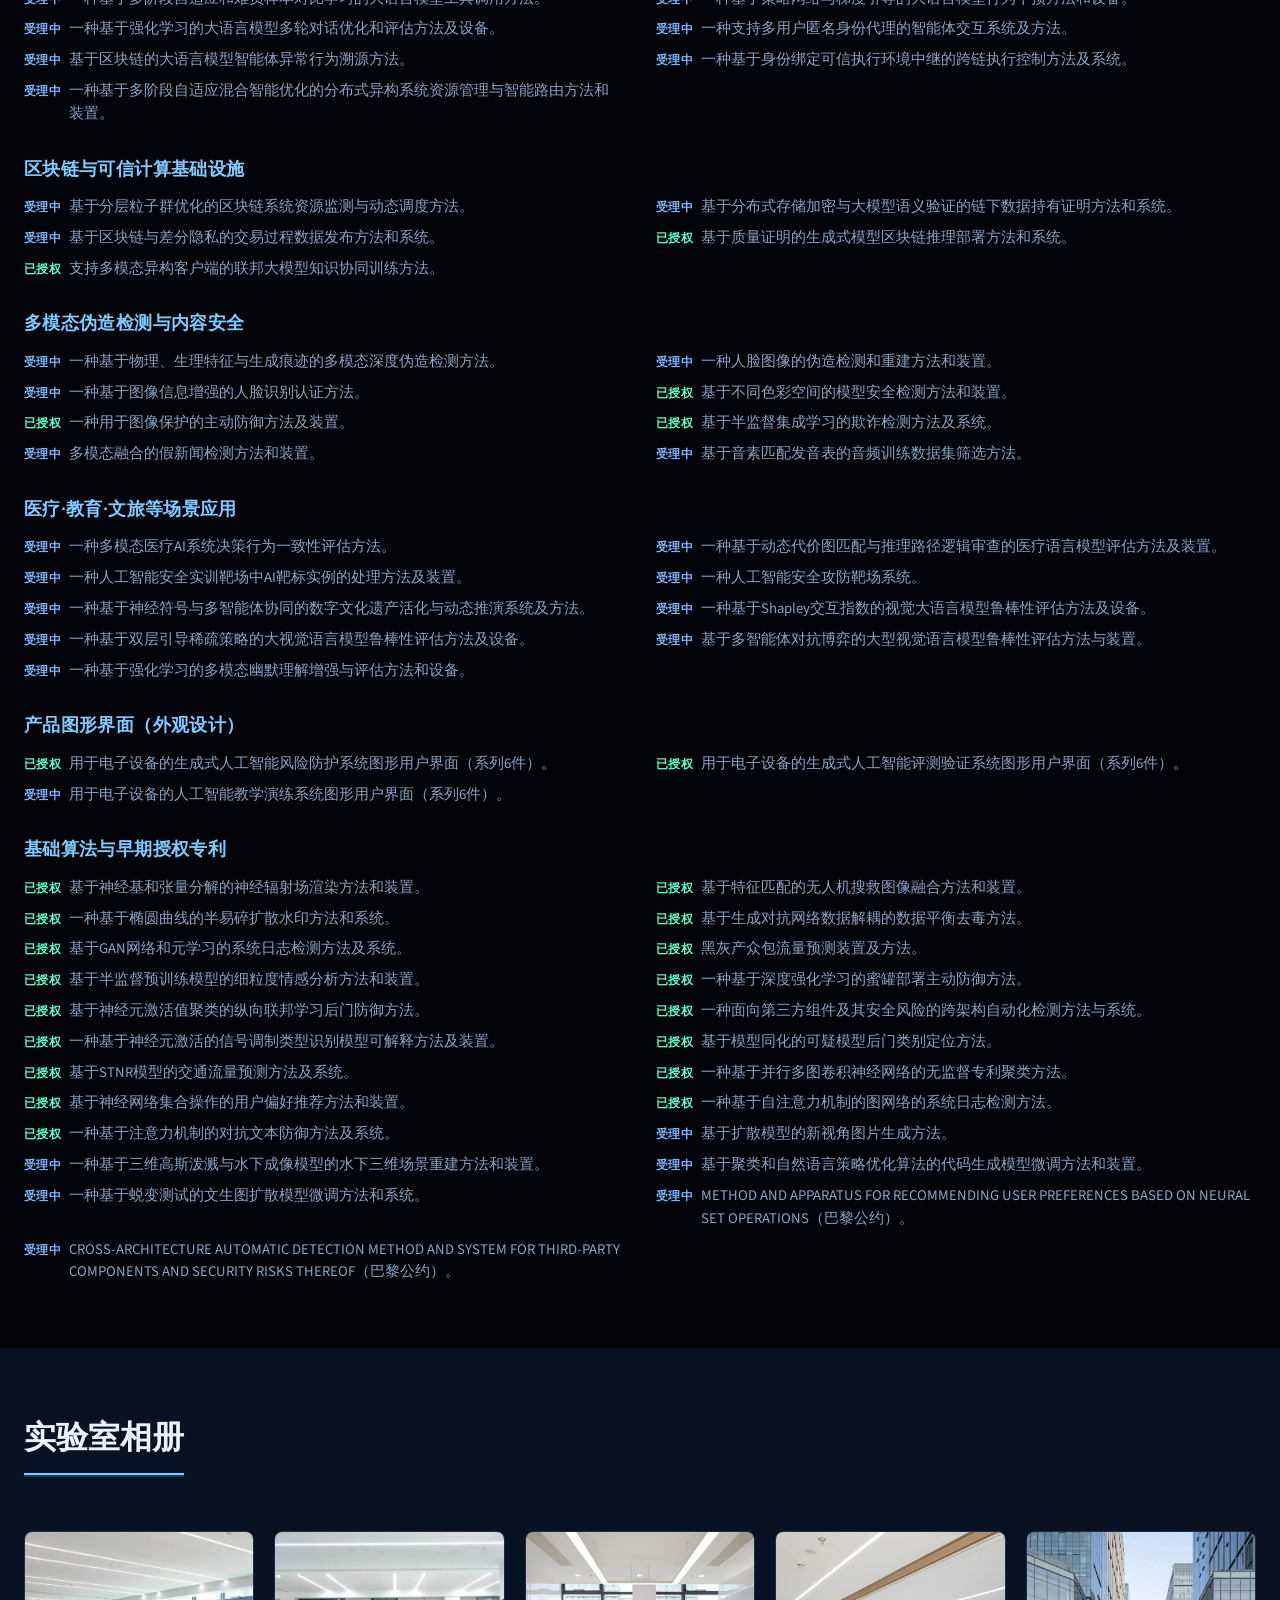
==== commit 622e4b3a: "Refine research topology embed and publications display. Improve four-layer topology layout, iframe " ====
--- a/index.html
+++ b/index.html
@@ -4,7 +4,7 @@
   <meta charset="UTF-8">
   <meta name="viewport" content="width=device-width, initial-scale=1.0, viewport-fit=cover">
   <title>Intelligence Fusion Research Center</title>
-  <link rel="stylesheet" href="styles.css">
+  <link rel="stylesheet" href="styles.css?v=20260611s">
   <link rel="preconnect" href="https://fonts.googleapis.com">
   <link rel="preconnect" href="https://fonts.gstatic.com" crossorigin>
   <link href="https://fonts.googleapis.com/css2?family=Source+Sans+3:wght@400;500;600;700&display=swap" rel="stylesheet">
@@ -73,10 +73,9 @@
     <section id="research" class="section section-research-topology">
       <div class="container">
         <h2 id="research-title"></h2>
-        <p class="research-topology-intro" id="research-topology-intro"></p>
       </div>
       <div class="research-topology-frame-outer">
-        <iframe id="research-topology-iframe" class="research-topology-iframe" src="agent-trust-governance.html?embed=1&lang=zh" title="" loading="lazy" scrolling="no"></iframe>
+        <iframe id="research-topology-iframe" class="research-topology-iframe" src="agent-trust-governance.html?embed=1&amp;lang=zh&amp;v=20260611t" title="" loading="lazy" scrolling="no"></iframe>
       </div>
     </section>
 
@@ -96,19 +95,27 @@
       </div>
     </section>
 
-    <section id="publications" class="section">
+    <section id="publications" class="section section-papers-rich">
       <div class="container">
         <h2 id="pub-title"></h2>
-        <h3 class="subsec" id="pub-journal-label"></h3>
-        <ol class="papers-list" id="papers-journal"></ol>
-        <h3 class="subsec" id="pub-conf-label"></h3>
-        <ol class="papers-list" id="papers-conf"></ol>
-        <h3 class="subsec" id="pub-preprint-label"></h3>
-        <ol class="papers-list" id="papers-preprints"></ol>
+        <div class="papers-layout">
+          <section class="paper-panel">
+            <h3 class="paper-panel-title" id="pub-journal-label"></h3>
+            <div class="papers-grid" id="papers-journal"></div>
+          </section>
+          <section class="paper-panel">
+            <h3 class="paper-panel-title" id="pub-conf-label"></h3>
+            <div class="papers-grid" id="papers-conf"></div>
+          </section>
+          <section class="paper-panel">
+            <h3 class="paper-panel-title" id="pub-preprint-label"></h3>
+            <div class="papers-grid" id="papers-preprints"></div>
+          </section>
+        </div>
       </div>
     </section>
 
-    <section id="patents" class="section">
+    <section id="patents" class="section section-patents-rich">
       <div class="container">
         <h2 id="patents-title"></h2>
         <div id="patents-content"></div>
@@ -163,9 +170,10 @@
     </div>
   </footer>
 
-  <script src="content.js?v=20260528"></script>
-  <script src="papers.js?v=20260527"></script>
-  <script src="script.js?v=20260527"></script>
+  <script src="content.js?v=20260611p"></script>
+  <script src="papers.js?v=20260611r"></script>
+  <script src="patents-data.js?v=20260611b"></script>
+  <script src="script.js?v=20260611s"></script>
   <script async src="https://busuanzi.ibruce.info/busuanzi/2.3/busuanzi.pure.mini.js"></script>
 </body>
 </html>
--- a/styles.css
+++ b/styles.css
@@ -553,12 +553,13 @@
 /* 研究方向嵌入图谱：不打断 body 渐变，与 iframe 内背景同一套色 */
 .section.section-research-topology {
   background: transparent;
-  padding-bottom: 0.25rem;
-}
-
-/* 研究成果展示图与团队成员：收紧相邻节间距 */
+  padding-bottom: 2rem;
+}
+
+/* 研究方向图谱与团队成员：保留适度呼吸间距 */
 .section.section-research-topology + #people.section {
-  padding-top: 0.5rem;
+  padding-top: 2.25rem;
+  margin-top: 0;
 }
 
 #people #people-title {
@@ -1547,7 +1548,7 @@
   color: var(--color-accent);
 }
 
-/* ===== Papers ===== */
+/* ===== Papers（与专利列表同风格）===== */
 .subsec {
   font-size: 1.15rem;
   font-weight: 600;
@@ -1555,20 +1556,97 @@
   color: var(--color-text);
 }
 
-.papers-list {
-  margin: 0 0 1rem;
-  padding-left: 1.5rem;
-}
-
-.papers-list .paper-item {
-  margin-bottom: 0.65rem;
-  font-size: 0.9rem;
+.section-papers-rich #pub-title {
+  font-size: 2.35rem;
+  margin-bottom: 1.25rem;
+}
+
+.papers-layout {
+  display: flex;
+  flex-direction: column;
+  gap: 1.75rem;
+}
+
+.paper-panel {
+  padding: 0;
+  background: none;
+  border: none;
+  box-shadow: none;
+}
+
+.paper-panel-title {
+  margin: 0 0 0.75rem;
+  padding: 0;
+  font-size: 1.15rem;
+  font-weight: 600;
+  color: var(--color-accent);
+  letter-spacing: 0.02em;
+  border: none;
+}
+
+.papers-grid {
+  display: grid;
+  grid-template-columns: repeat(2, minmax(0, 1fr));
+  gap: 0.5rem 2rem;
+}
+
+.paper-card {
+  display: flex;
+  flex-wrap: wrap;
+  align-items: baseline;
+  gap: 0.35rem 0.5rem;
+  padding: 0;
+  background: none;
+  border: none;
+  border-radius: 0;
+  box-shadow: none;
+}
+
+.paper-card-title {
+  flex: 1 1 12rem;
+  min-width: 0;
+  font-size: 0.92rem;
   line-height: 1.55;
+  font-weight: 400;
   color: var(--color-text-muted);
 }
 
-.papers-list .paper-item a {
+.paper-card-title a {
+  color: inherit;
+  text-decoration: none;
+}
+
+.paper-card-title a:hover {
   color: var(--color-accent);
+  text-decoration: underline;
+}
+
+.paper-card-badge {
+  flex: 0 0 auto;
+  font-size: 0.72rem;
+  font-weight: 700;
+  letter-spacing: 0.03em;
+}
+
+.paper-badge-ccf-a {
+  color: #5dffcb;
+}
+
+.paper-badge-ccf-b {
+  color: #7eb8ff;
+}
+
+.paper-badge-ccf-c {
+  color: #ffb86a;
+}
+
+.paper-badge-if,
+.paper-badge-high-if {
+  color: #ffc857;
+}
+
+.paper-badge-if-composite {
+  color: #e8b86a;
 }
 
 /* ===== Research: embedded topology diagram ===== */
@@ -1576,14 +1654,7 @@
 
 .section-research-topology #research-title {
   font-size: 2.35rem;
-  margin-bottom: 1.25rem;
-}
-
-.research-topology-intro {
-  margin: 0 0 1.5rem;
-  font-size: 1.18rem;
-  line-height: 1.72;
-  color: var(--color-text-muted);
+  margin-bottom: 0.65rem;
 }
 
 .research-topology-frame-outer {
@@ -1592,23 +1663,24 @@
   max-width: var(--max-width);
   margin-left: auto;
   margin-right: auto;
-  margin-bottom: 0;
+  margin-bottom: 1.25rem;
   background: transparent;
   border: none;
   border-radius: 0;
   box-shadow: none;
-  overflow: hidden;
+  overflow: visible;
 }
 
 .research-topology-iframe {
   display: block;
   width: 100%;
-  /* 高度由子页 postMessage 自适应；画布加高后占位同步加大 */
-  height: 2280px;
-  min-height: 1120px;
+  /* 初始高度偏大，子页 postMessage 会收敛；避免首屏底部被裁切 */
+  height: 2600px;
+  min-height: 1200px;
   border: 0;
   vertical-align: top;
   background: transparent;
+  overflow: hidden;
 }
 
 @media (max-width: 768px) {
@@ -1616,13 +1688,9 @@
     font-size: 1.72rem;
   }
 
-  .research-topology-intro {
-    font-size: 1.02rem;
-  }
-
   .research-topology-iframe {
-    min-height: 960px;
-    height: 1980px;
+    min-height: 900px;
+    height: 2200px;
   }
 }
 
@@ -2202,29 +2270,110 @@
   background: var(--color-cyan);
 }
 
-/* ===== 发明专利完整列表 ===== */
-.patent-category {
-  margin-bottom: 2rem;
-}
-
-.patent-category .subsec {
-  margin-top: 0;
-}
-
-.patents-list {
-  margin: 0 0 0.5rem;
-  padding-left: 1.5rem;
-}
-
-.patent-item {
-  margin-bottom: 0.5rem;
-  font-size: 0.9rem;
+/* ===== 专利列表（双列简洁排布）===== */
+.section-patents-rich #patents-title {
+  font-size: 2.35rem;
+  margin-bottom: 1.25rem;
+}
+
+.patents-layout {
+  display: flex;
+  flex-direction: column;
+  gap: 1.75rem;
+}
+
+.patent-panel {
+  padding: 0;
+  background: none;
+  border: none;
+  box-shadow: none;
+}
+
+.patent-panel-title {
+  margin: 0 0 0.75rem;
+  padding: 0;
+  font-size: 1.15rem;
+  font-weight: 600;
+  color: var(--color-accent);
+  letter-spacing: 0.02em;
+  border: none;
+}
+
+.patents-grid {
+  display: grid;
+  grid-template-columns: repeat(2, minmax(0, 1fr));
+  gap: 0.5rem 2rem;
+}
+
+.patent-card {
+  display: flex;
+  flex-wrap: wrap;
+  align-items: baseline;
+  gap: 0.35rem 0.5rem;
+  padding: 0;
+  background: none;
+  border: none;
+  border-radius: 0;
+  box-shadow: none;
+}
+
+.patent-card-status {
+  flex: 0 0 auto;
+  font-size: 0.72rem;
+  font-weight: 700;
+  letter-spacing: 0.03em;
+}
+
+.patent-granted .patent-card-status {
+  color: #5dffcb;
+}
+
+.patent-pending .patent-card-status {
+  color: #7eb8ff;
+}
+
+.patent-card-title {
+  flex: 1 1 12rem;
+  min-width: 0;
+  font-size: 0.92rem;
   line-height: 1.55;
+  font-weight: 400;
   color: var(--color-text-muted);
 }
 
-.patent-item strong {
-  color: var(--color-text);
+.patents-load-error {
+  margin: 0;
+  padding: 0.75rem 0;
+  font-size: 0.95rem;
+  line-height: 1.6;
+  color: var(--color-text-muted);
+  background: none;
+  border: none;
+}
+
+.patents-load-error code {
+  color: var(--color-accent);
+  font-size: 0.88em;
+}
+
+@media (max-width: 768px) {
+  .section-papers-rich #pub-title {
+    font-size: 1.72rem;
+  }
+
+  .papers-grid {
+    grid-template-columns: 1fr;
+    gap: 0.45rem;
+  }
+
+  .section-patents-rich #patents-title {
+    font-size: 1.72rem;
+  }
+
+  .patents-grid {
+    grid-template-columns: 1fr;
+    gap: 0.45rem;
+  }
 }
 
 /* ===== Research ===== */
@@ -2579,11 +2728,12 @@
   }
 
   .section.section-research-topology {
-    padding-bottom: 0.25rem;
+    padding-bottom: 0.5rem;
   }
 
   .section.section-research-topology + #people.section {
-    padding-top: 0.35rem;
+    padding-top: 1.75rem;
+    margin-top: 0;
   }
 
   .container {
@@ -2636,16 +2786,6 @@
   .join-contact {
     padding: 0.85rem;
     font-size: 0.9rem;
-  }
-
-  /* 论文列表 */
-  .papers-list {
-    padding-left: 1.25rem;
-  }
-
-  .paper-item {
-    font-size: 0.9rem;
-    margin-bottom: 0.75rem;
   }
 
   /* Footer */
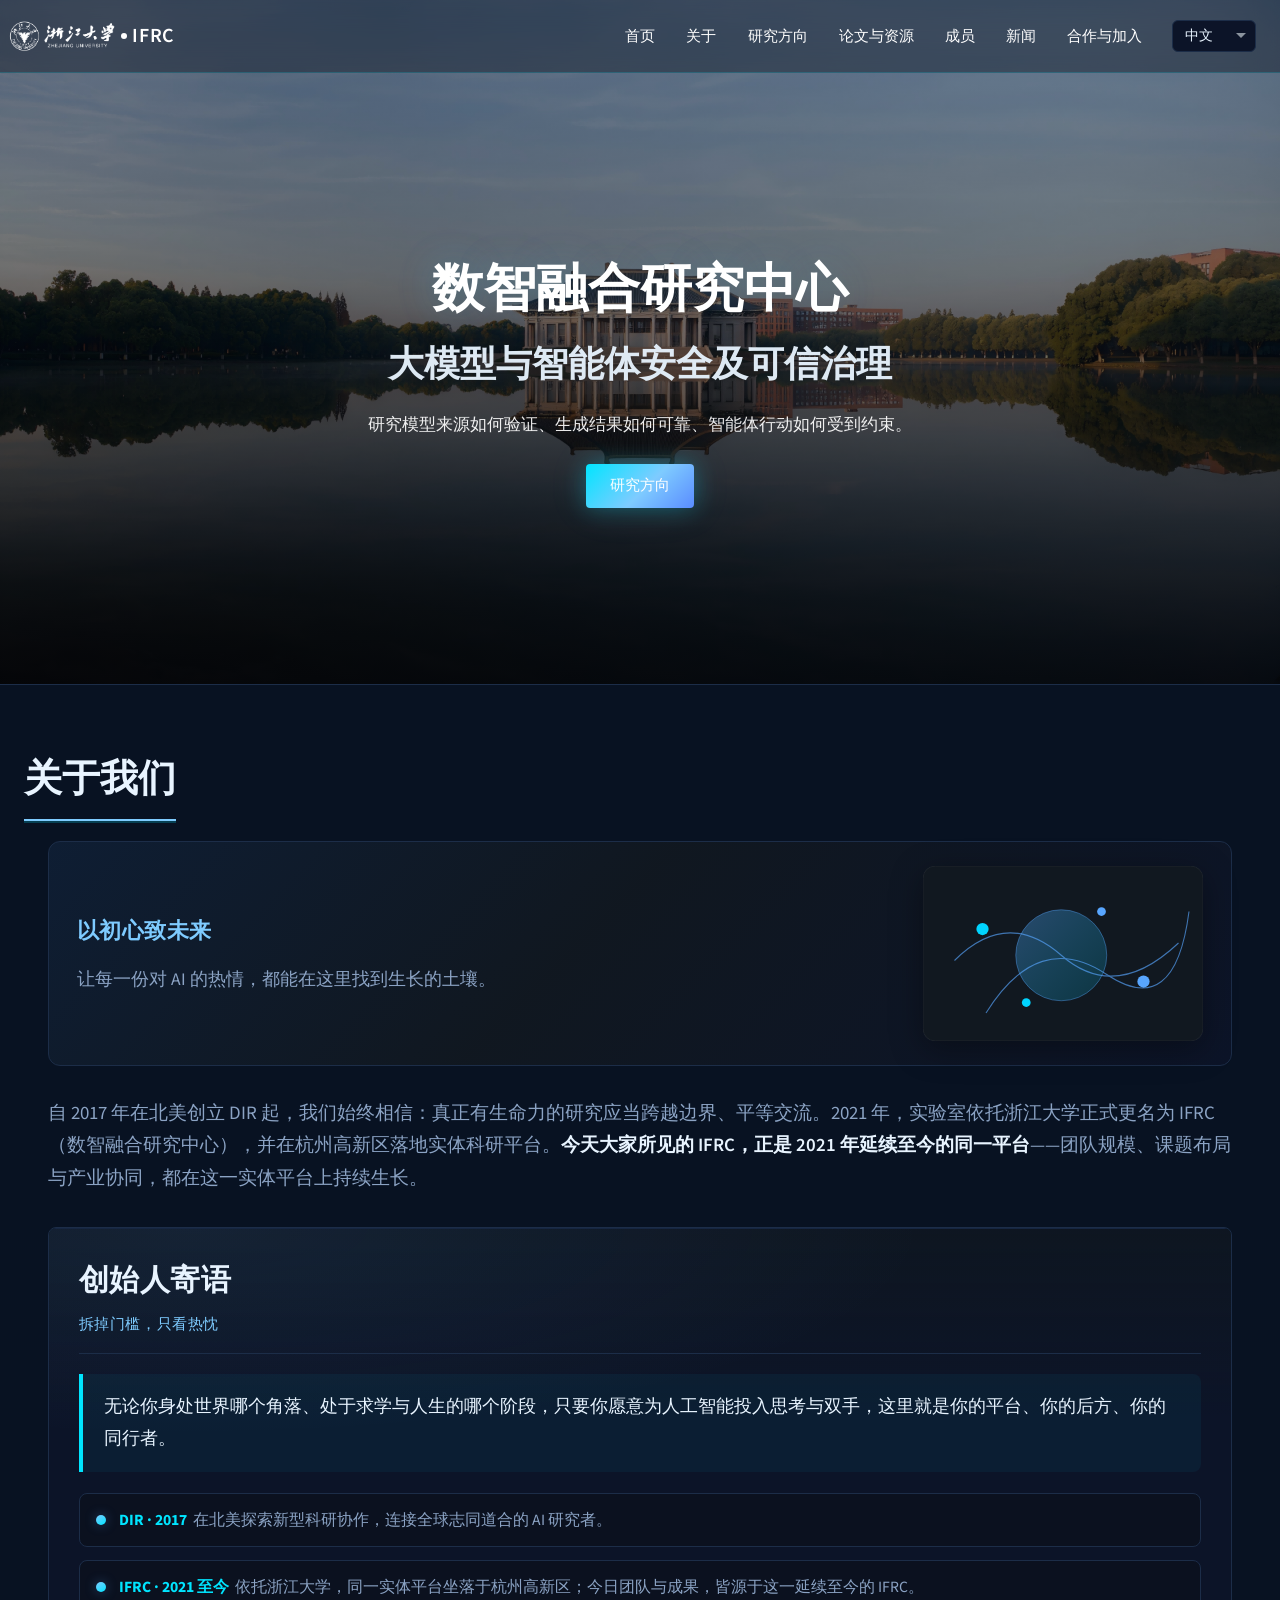
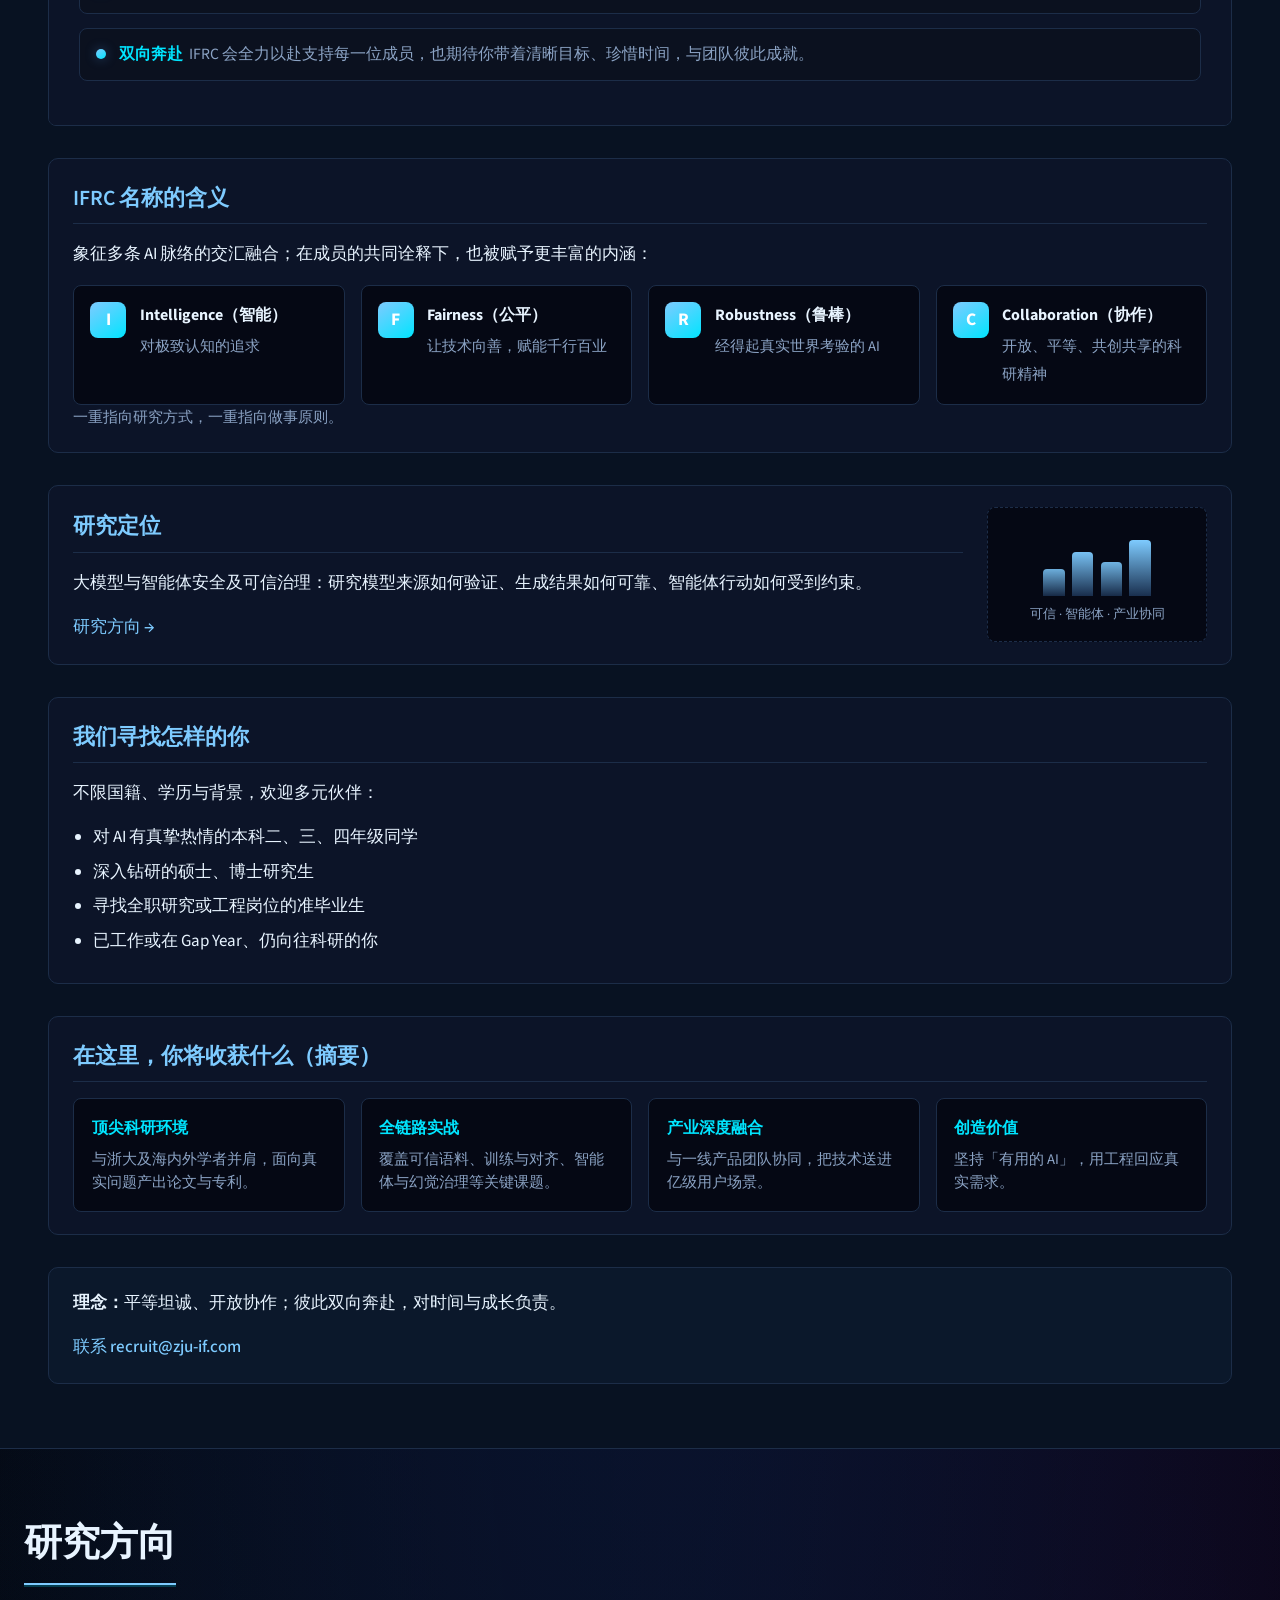
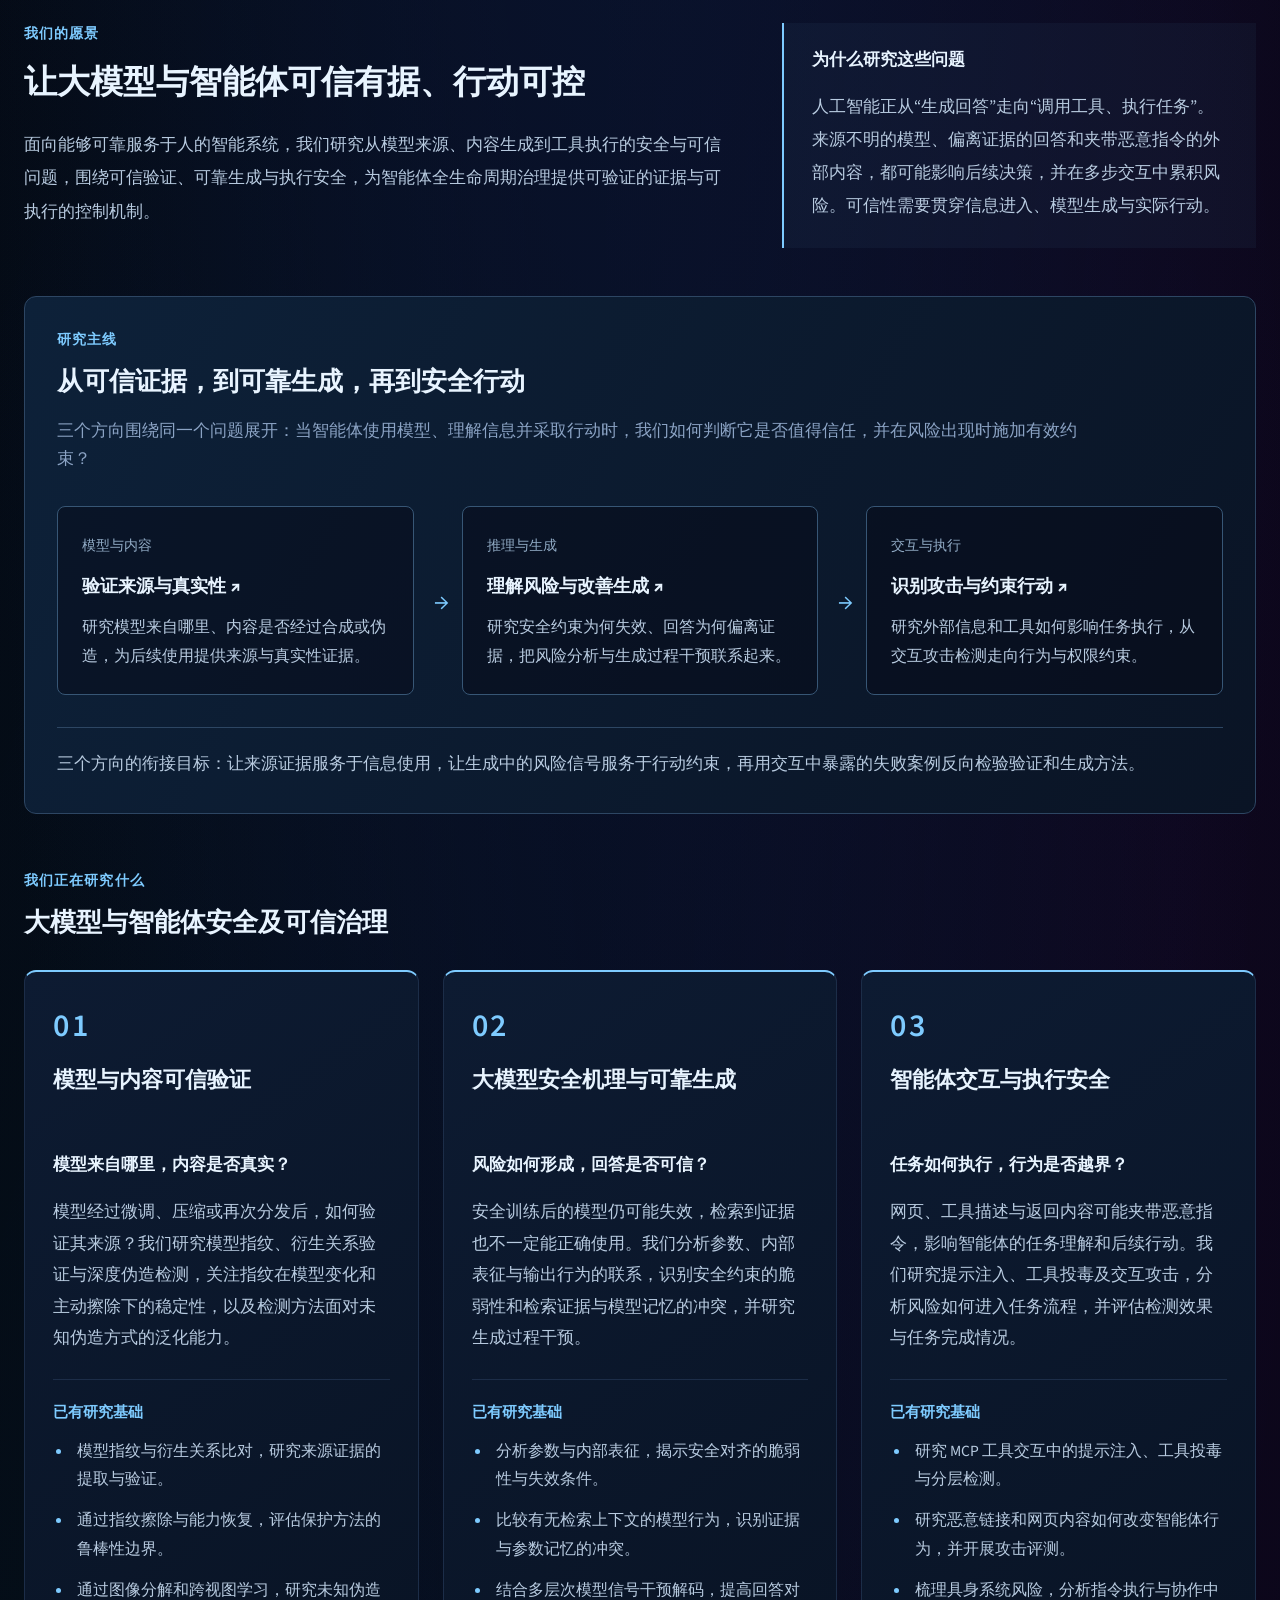
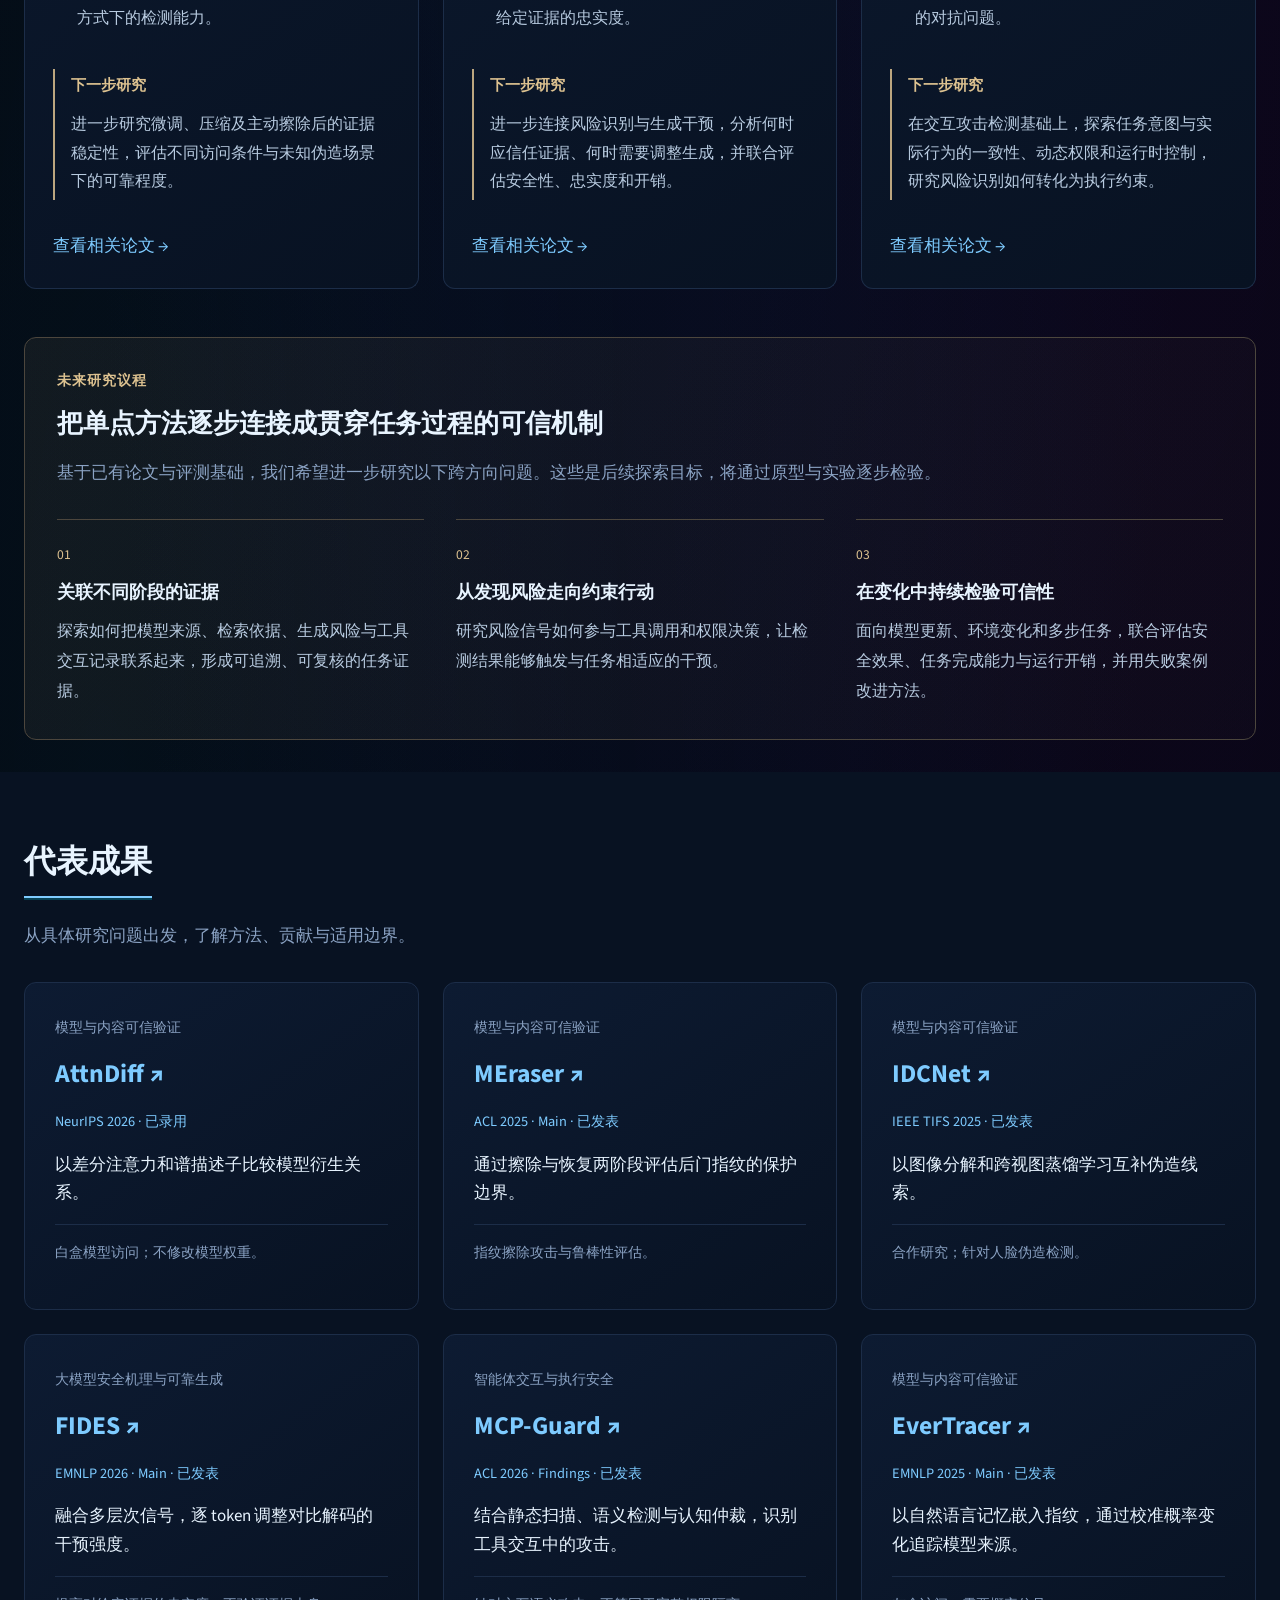
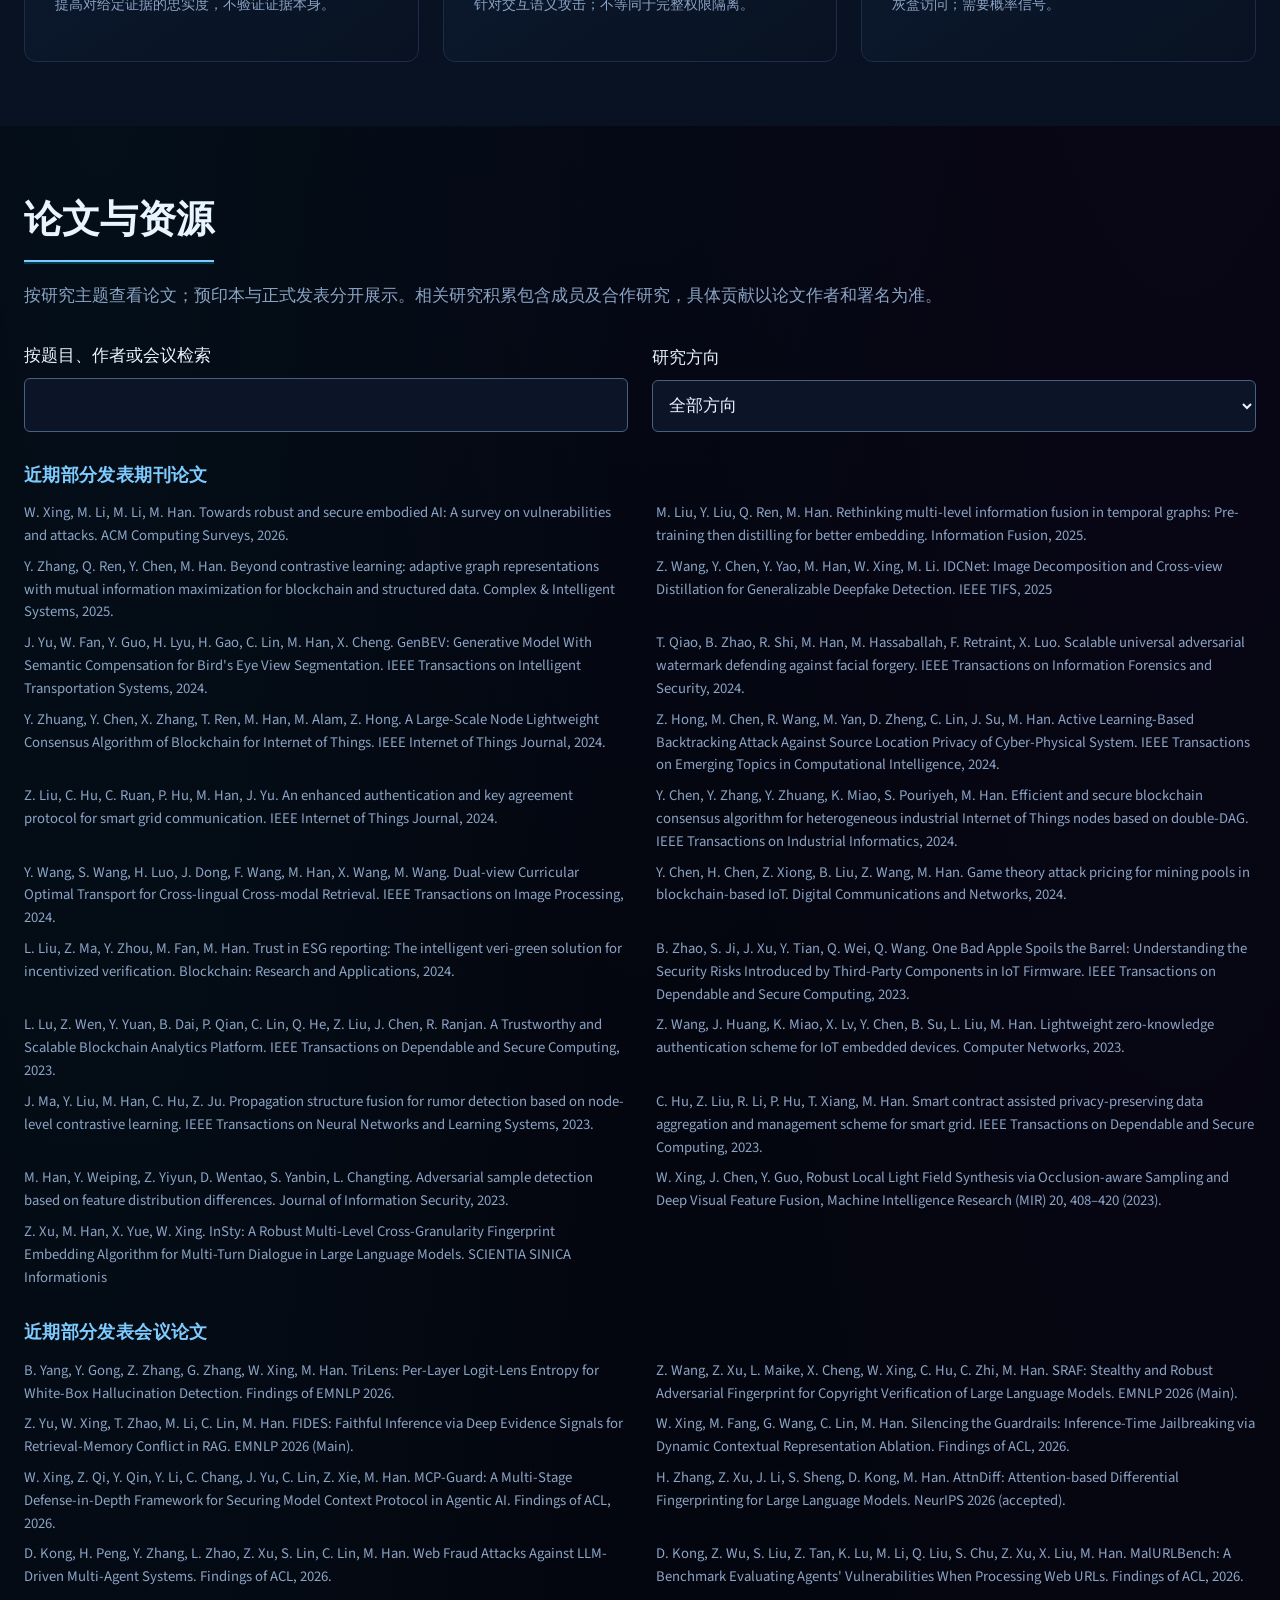
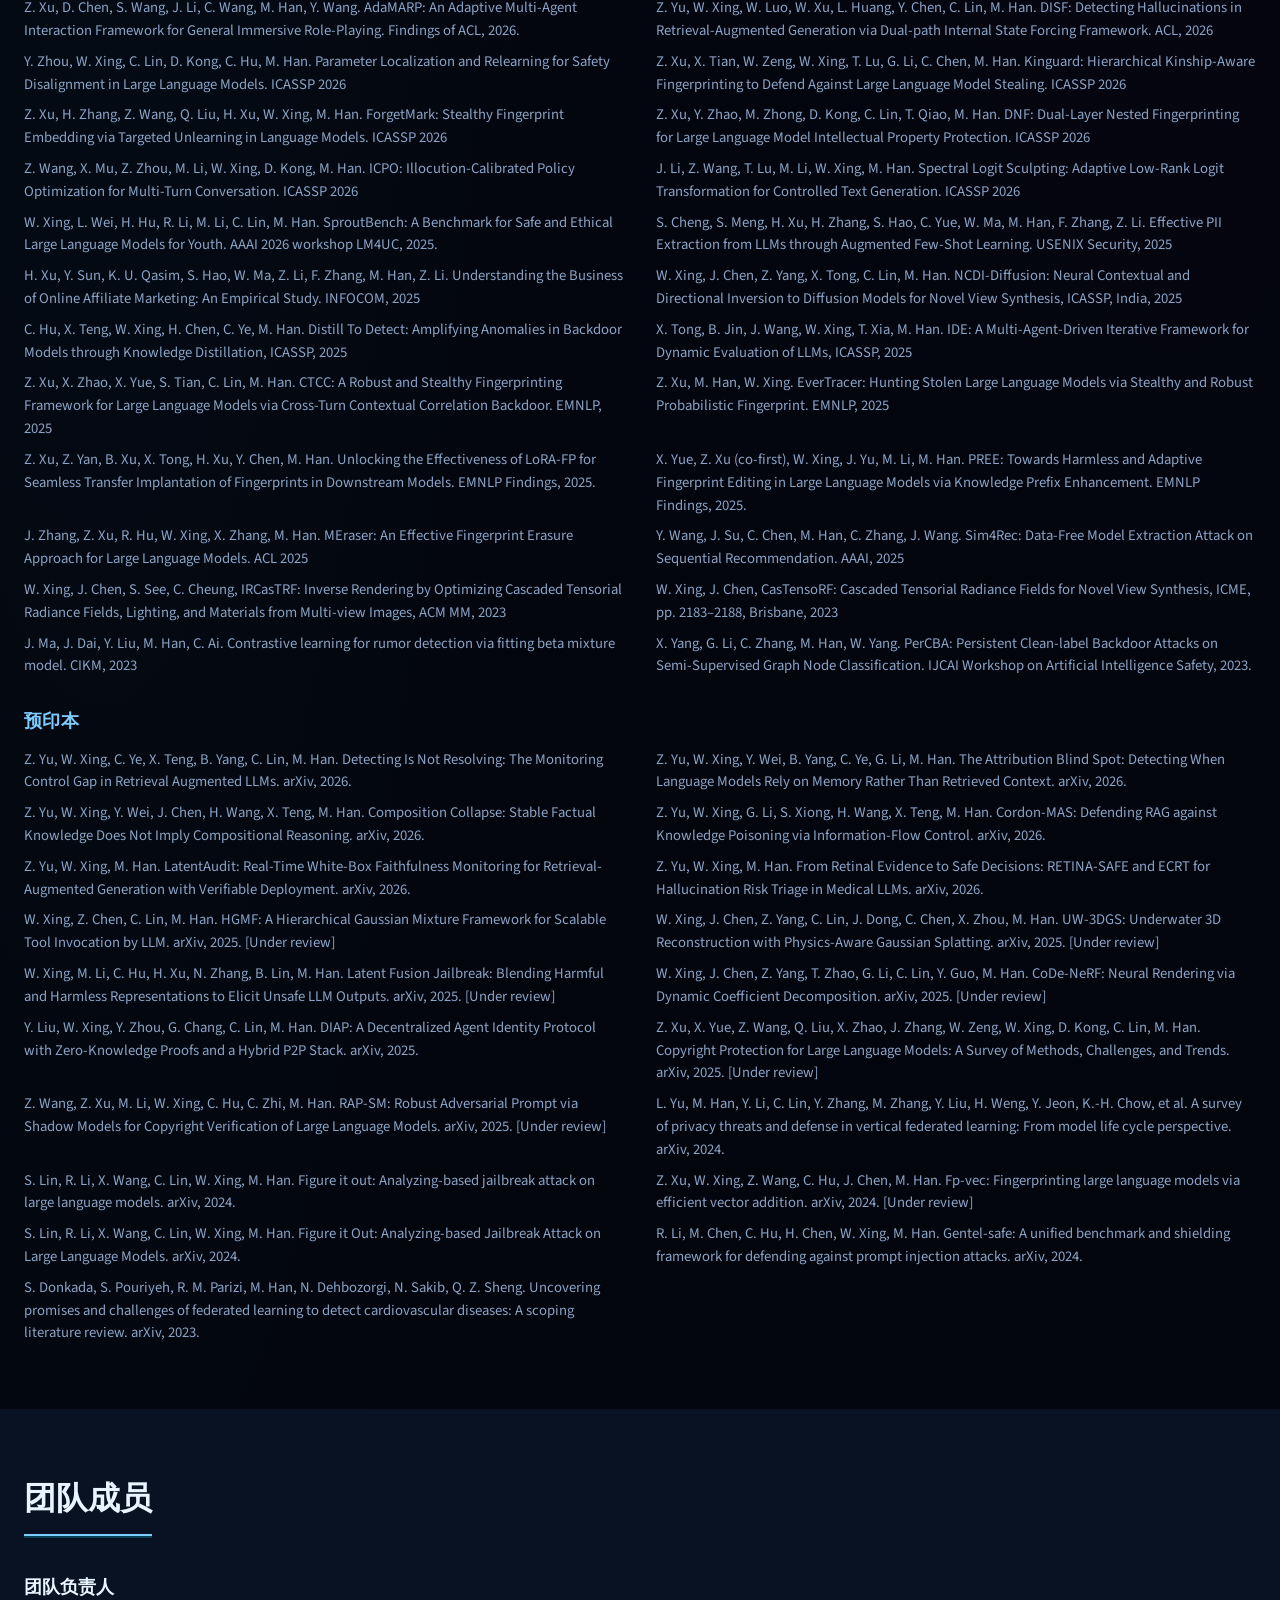
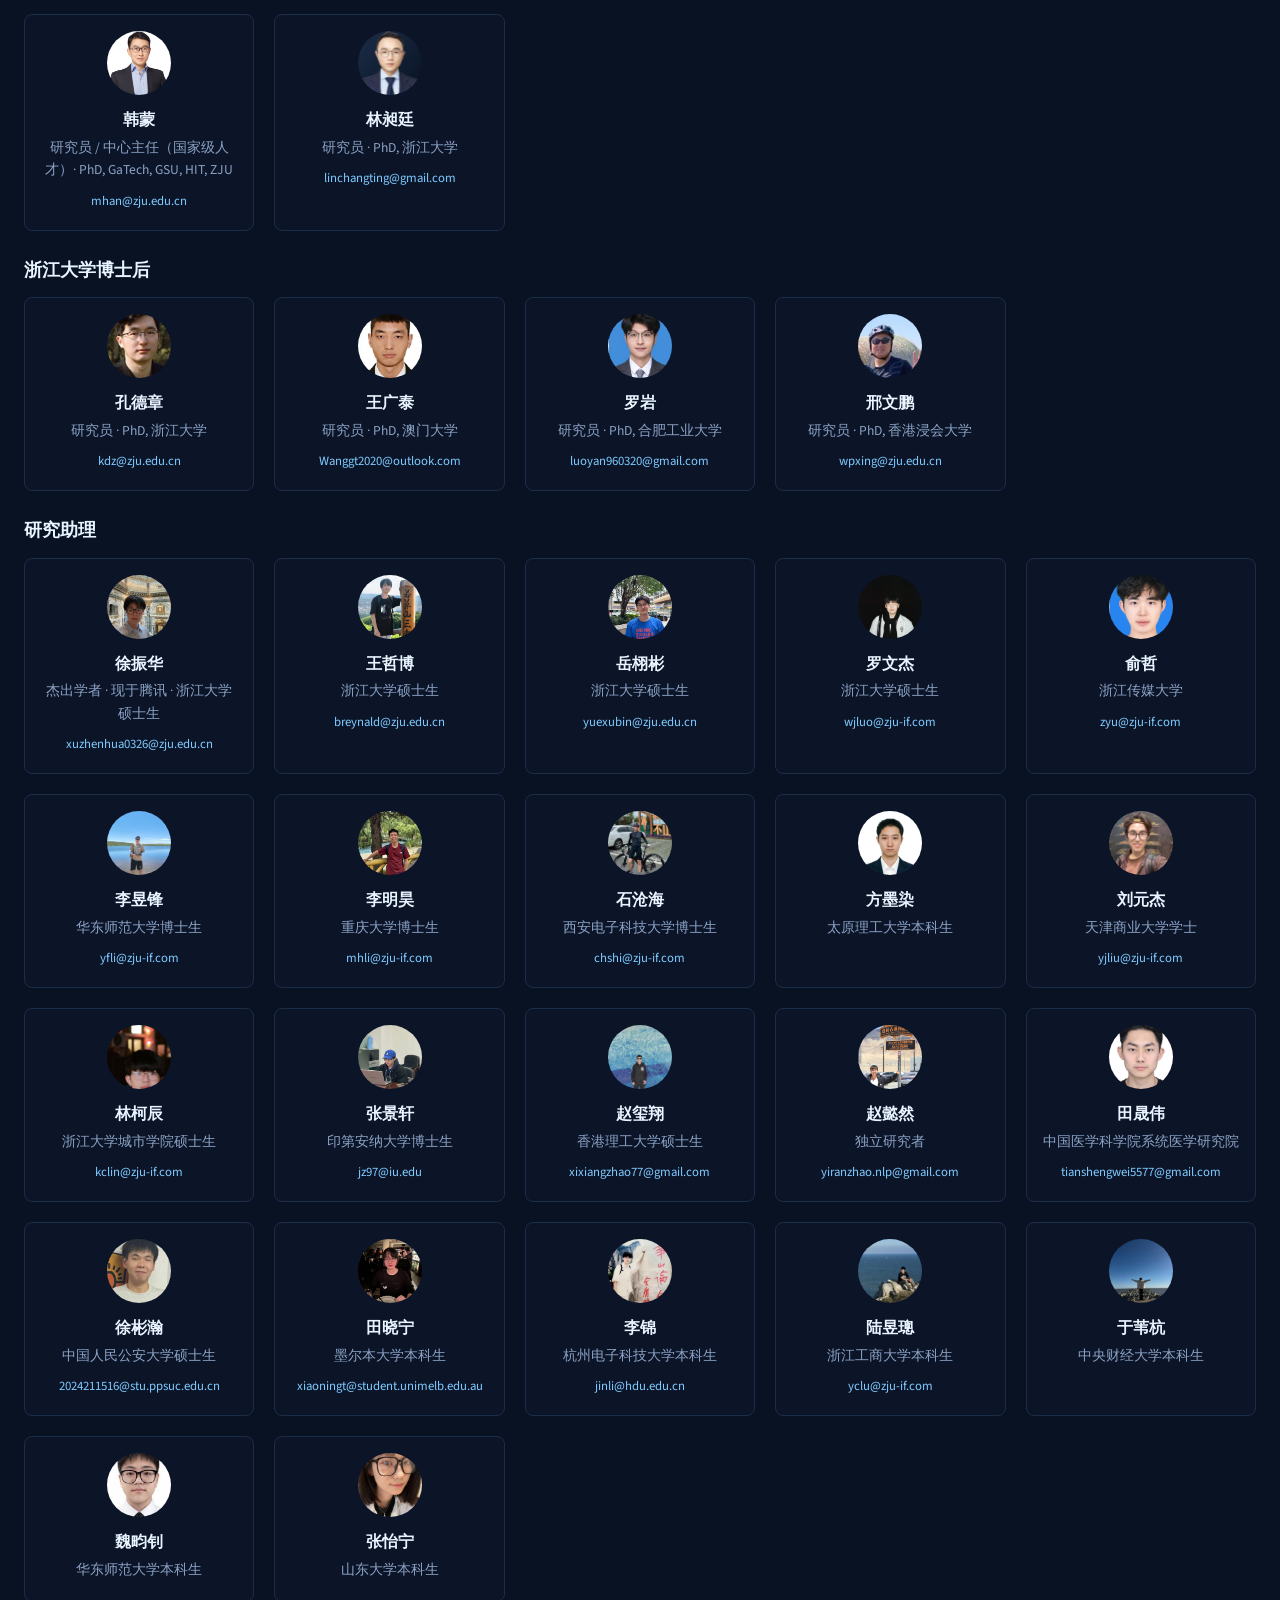
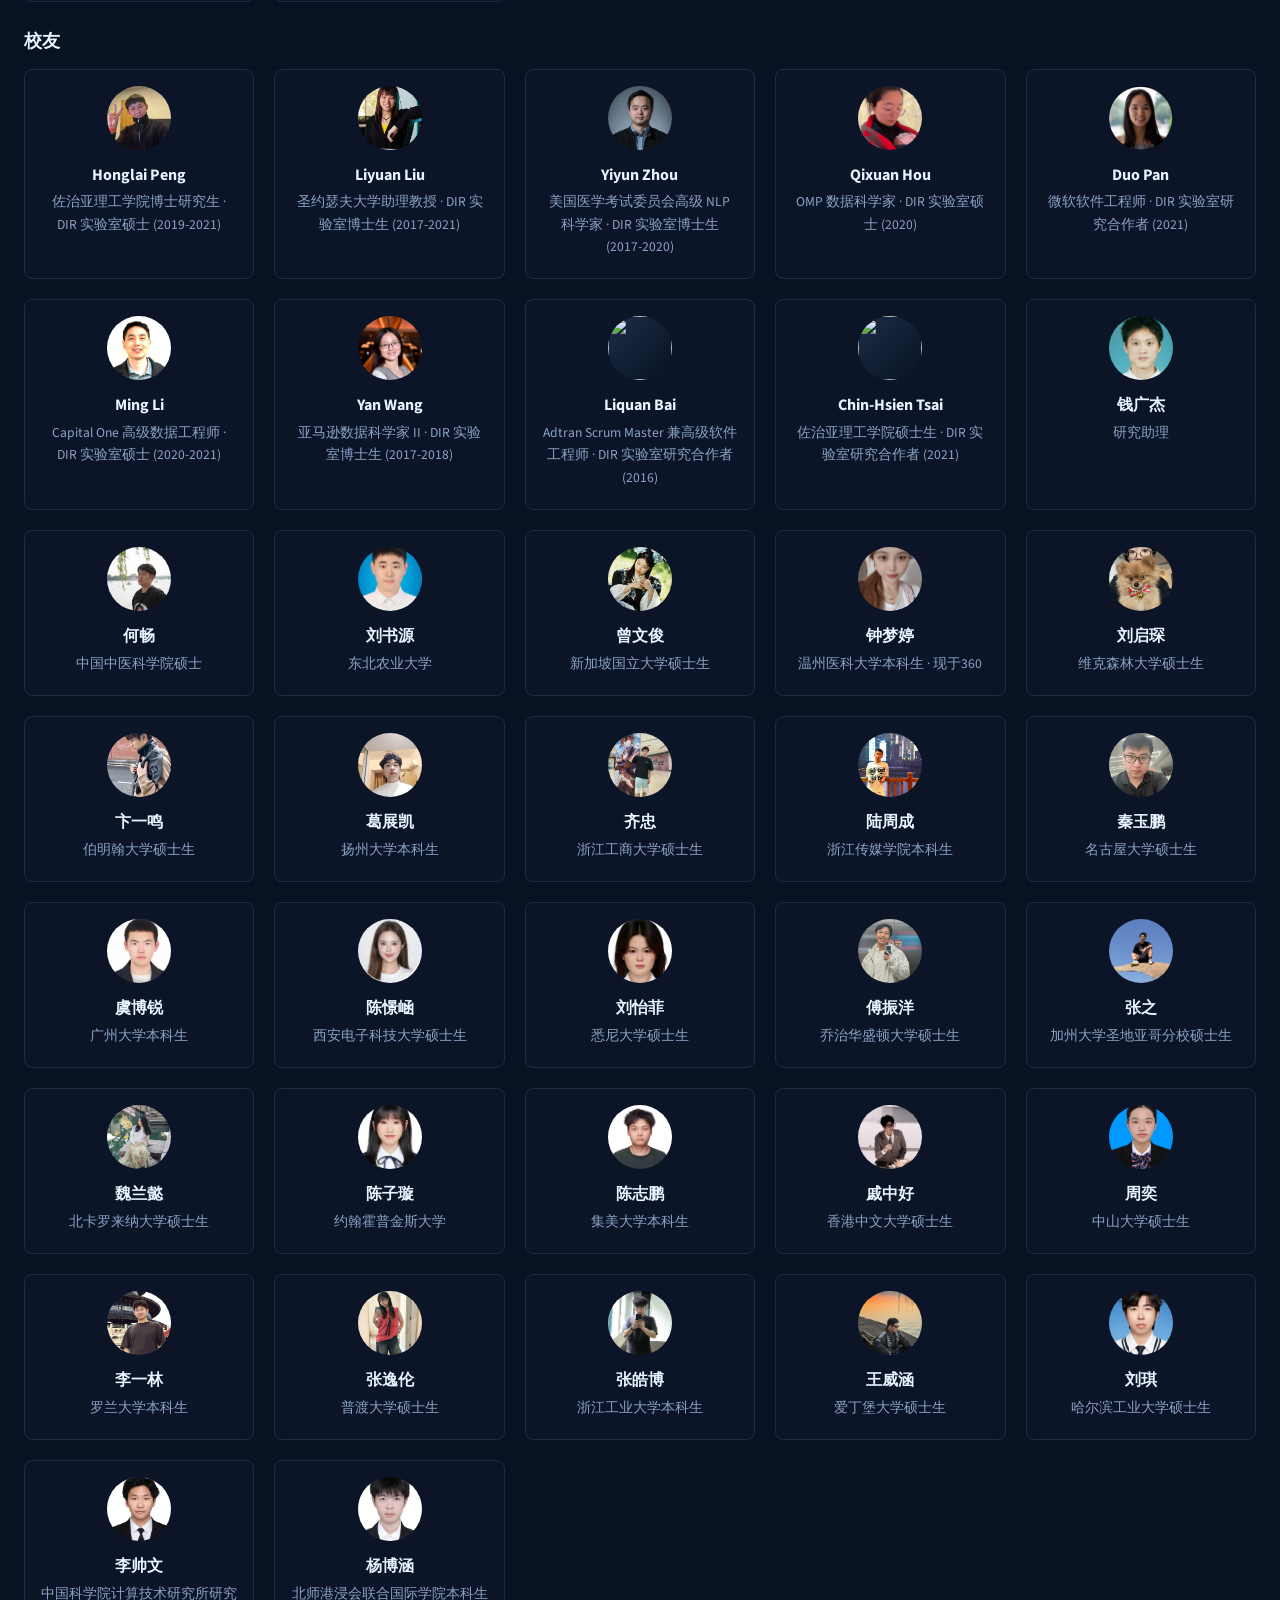
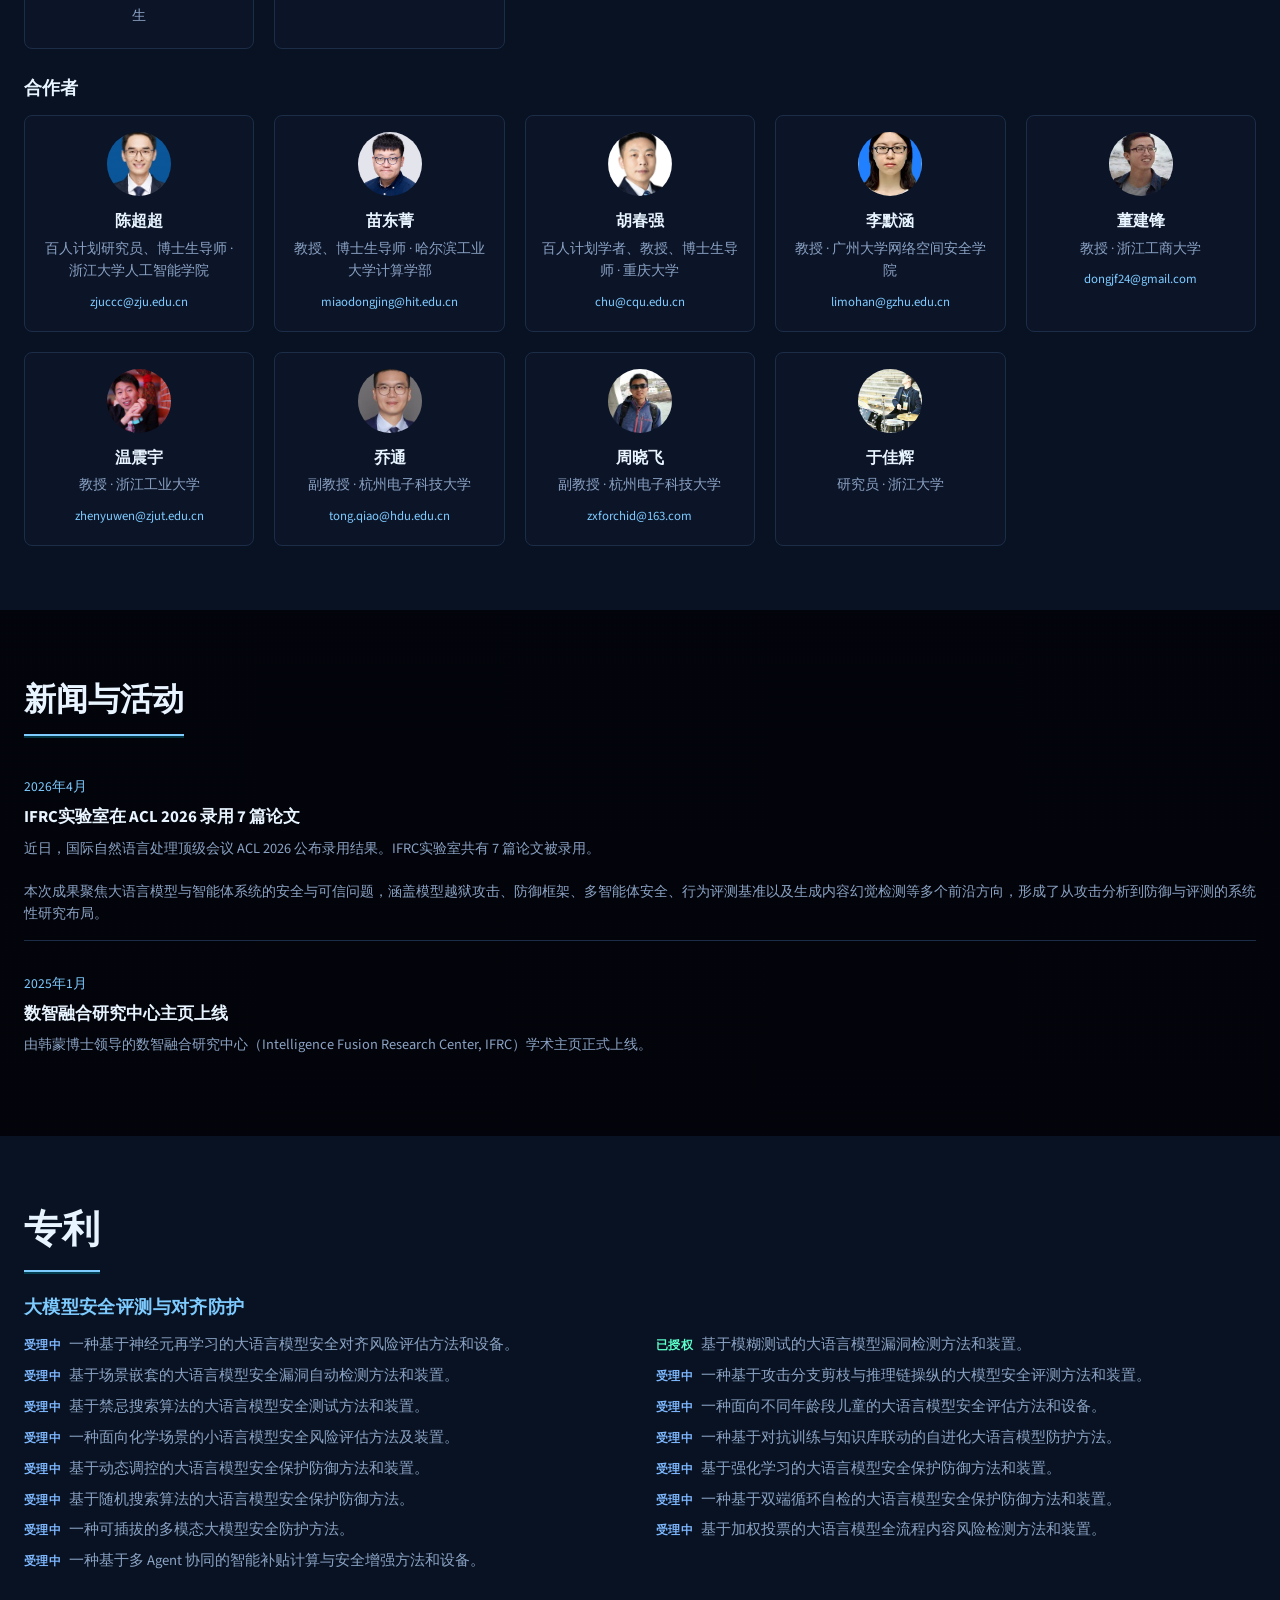
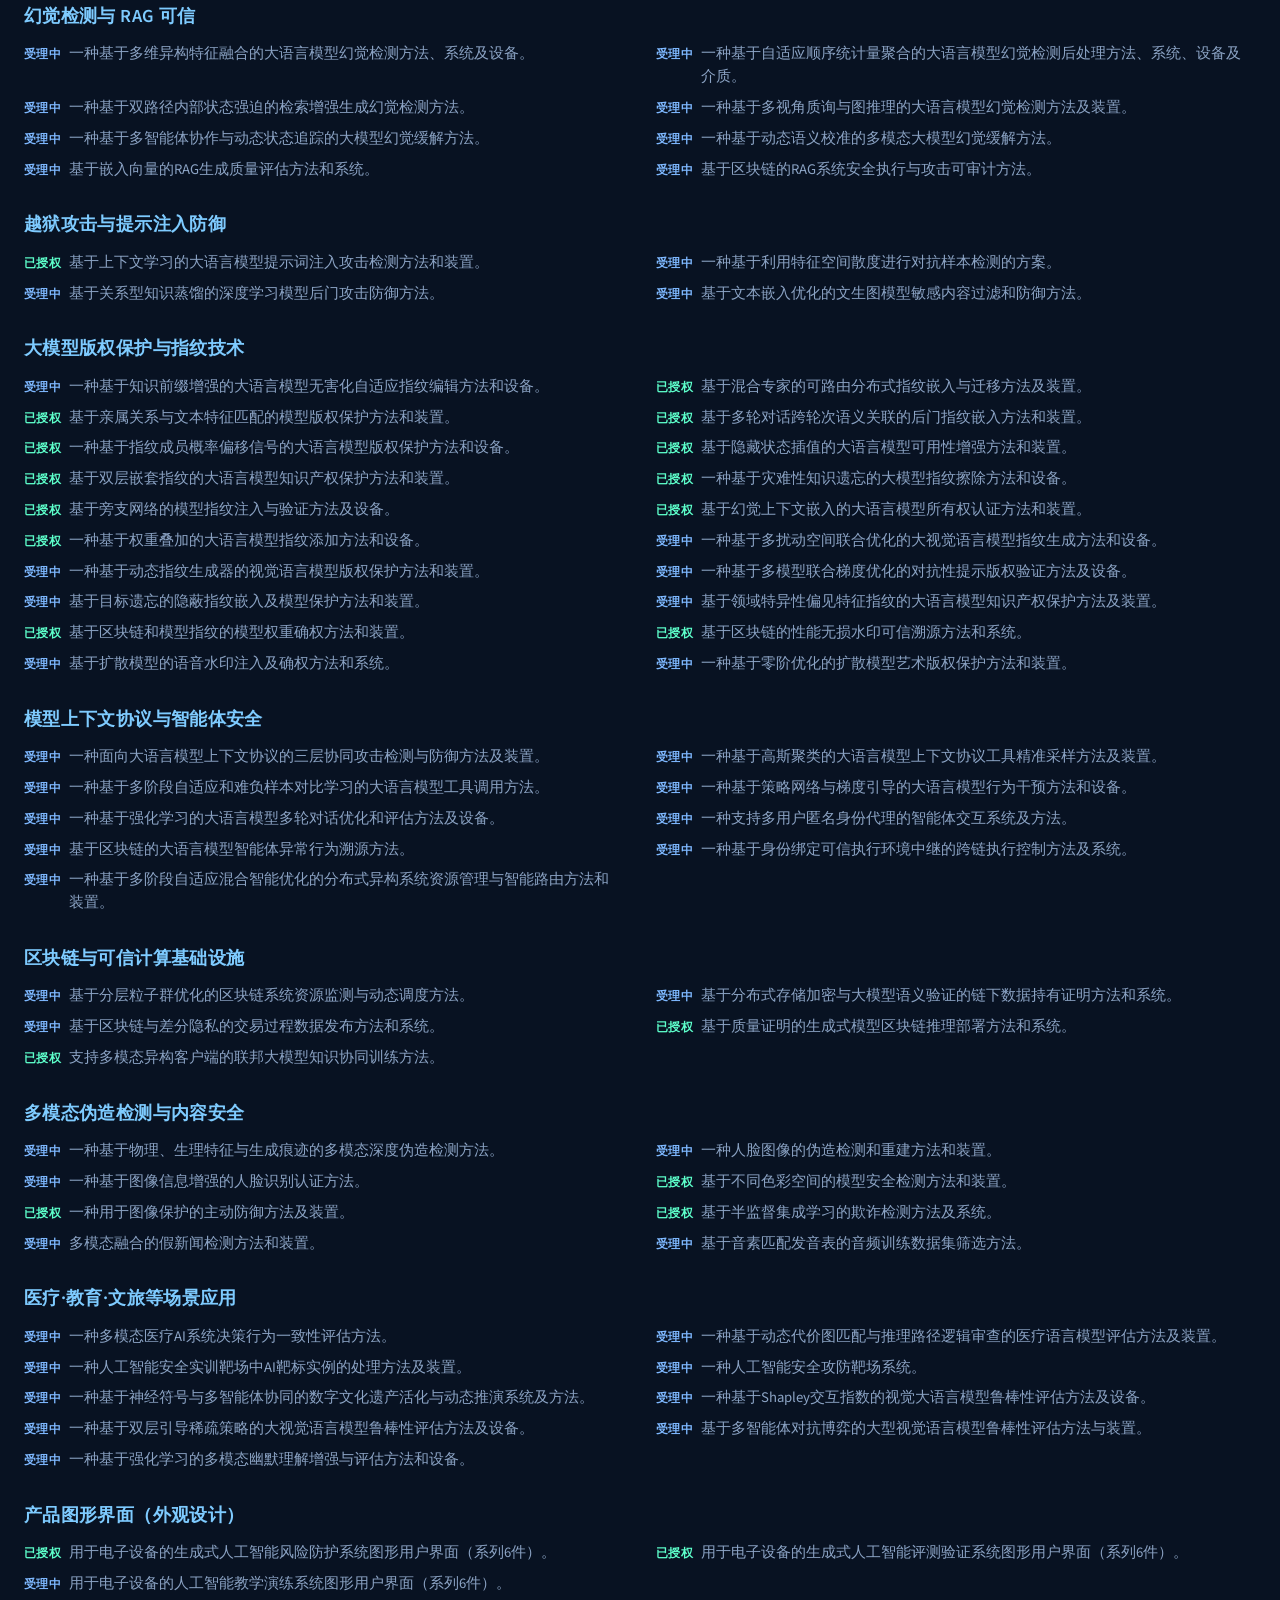
==== commit d04b66d0: "Clarify research vision and agenda; update publication browsing" ====
--- a/index.html
+++ b/index.html
@@ -2,9 +2,10 @@
 <html lang="zh-CN" data-lang="zh">
 <head>
   <meta charset="UTF-8">
+  <meta name="description" content="IFRC 围绕大模型与智能体安全及可信治理，研究模型来源验证、可靠生成与交互执行安全。">
   <meta name="viewport" content="width=device-width, initial-scale=1.0, viewport-fit=cover">
   <title>Intelligence Fusion Research Center</title>
-  <link rel="stylesheet" href="styles.css?v=20260611s">
+  <link rel="stylesheet" href="styles.css?v=20261030c">
   <link rel="preconnect" href="https://fonts.googleapis.com">
   <link rel="preconnect" href="https://fonts.gstatic.com" crossorigin>
   <link href="https://fonts.googleapis.com/css2?family=Source+Sans+3:wght@400;500;600;700&display=swap" rel="stylesheet">
@@ -52,14 +53,7 @@
         <p class="hero-subtitle" id="hero-subtitle"></p>
         <p class="hero-desc" id="hero-desc"></p>
         <p class="hero-pi" id="hero-pi"></p>
-        <a href="#news" class="btn btn-primary" id="hero-cta"></a>
-      </div>
-    </section>
-
-    <section id="news" class="section">
-      <div class="container">
-        <h2 id="news-title"></h2>
-        <div class="news-list" id="news-list"></div>
+        <a href="#research" class="btn btn-primary" id="hero-cta"></a>
       </div>
     </section>
 
@@ -73,31 +67,35 @@
     <section id="research" class="section section-research-topology">
       <div class="container">
         <h2 id="research-title"></h2>
-      </div>
-      <div class="research-topology-frame-outer">
-        <iframe id="research-topology-iframe" class="research-topology-iframe" src="agent-trust-governance.html?embed=1&amp;lang=zh&amp;v=20260611t" title="" loading="lazy" scrolling="no"></iframe>
-      </div>
-    </section>
-
-    <section id="people" class="section">
-      <div class="container">
-        <h2 id="people-title"></h2>
-        <h3 class="subsec" id="leaders-title"></h3>
-        <div class="people-grid" id="leaders-list"></div>
-        <h3 class="subsec" id="postdocs-title"></h3>
-        <div class="people-grid people-subgrid" id="postdocs-list"></div>
-        <h3 class="subsec" id="scholars-title"></h3>
-        <div class="people-grid people-subgrid" id="scholars-list"></div>
-        <h3 class="subsec" id="alumni-title"></h3>
-        <div class="people-grid people-subgrid" id="alumni-list"></div>
-        <h3 class="subsec" id="collaborators-title"></h3>
-        <div class="people-grid people-subgrid" id="collaborators-list"></div>
-      </div>
-    </section>
+        <div class="research-vision">
+          <div><p class="research-eyebrow" id="research-vision-label"></p><h3 id="research-vision-title"></h3><p id="research-positioning" class="research-lead"></p></div>
+          <aside class="research-why"><h4 id="research-why-title"></h4><p id="research-why-copy"></p></aside>
+        </div>
+        <div class="research-map" aria-labelledby="research-map-title">
+          <p class="research-eyebrow" id="research-map-label"></p>
+          <h3 id="research-map-title"></h3>
+          <p id="research-relation" class="section-intro"></p>
+          <ol id="research-map-steps" class="research-map-steps"></ol>
+          <p id="research-map-feedback" class="research-map-feedback"></p>
+        </div>
+        <div class="research-work-heading"><p class="research-eyebrow" id="research-work-label"></p><h3 id="research-positioning-title"></h3></div>
+        <div id="research-cards" class="research-grid"></div>
+        <div class="research-outlook" aria-labelledby="research-outlook-title">
+          <p class="research-eyebrow" id="research-outlook-label"></p>
+          <h3 id="research-outlook-title"></h3>
+          <p id="research-outlook-intro" class="section-intro"></p>
+          <div id="research-outlook-grid" class="research-outlook-grid"></div>
+        </div>
+      </div>
+    </section>
+
+    <section id="selected" class="section"><div class="container"><h2 id="selected-title"></h2><p class="section-intro" id="selected-intro"></p><div class="selected-grid" id="selected-grid"></div></div></section>
 
     <section id="publications" class="section section-papers-rich">
       <div class="container">
         <h2 id="pub-title"></h2>
+        <p id="publication-note" class="section-intro"></p>
+        <div class="paper-tools"><label><span id="paper-search-label"></span><input type="search" id="paper-search"></label><label><span id="paper-topic-label"></span><select id="paper-topic"></select></label></div><p id="paper-empty" hidden role="status"></p>
         <div class="papers-layout">
           <section class="paper-panel">
             <h3 class="paper-panel-title" id="pub-journal-label"></h3>
@@ -115,6 +113,29 @@
       </div>
     </section>
 
+    <section id="people" class="section">
+      <div class="container">
+        <h2 id="people-title"></h2>
+        <h3 class="subsec" id="leaders-title"></h3>
+        <div class="people-grid" id="leaders-list"></div>
+        <h3 class="subsec" id="postdocs-title"></h3>
+        <div class="people-grid people-subgrid" id="postdocs-list"></div>
+        <h3 class="subsec" id="scholars-title"></h3>
+        <div class="people-grid people-subgrid" id="scholars-list"></div>
+        <h3 class="subsec" id="alumni-title"></h3>
+        <div class="people-grid people-subgrid" id="alumni-list"></div>
+        <h3 class="subsec" id="collaborators-title"></h3>
+        <div class="people-grid people-subgrid" id="collaborators-list"></div>
+      </div>
+    </section>
+
+    <section id="news" class="section">
+      <div class="container">
+        <h2 id="news-title"></h2>
+        <div class="news-list" id="news-list"></div>
+      </div>
+    </section>
+
     <section id="patents" class="section section-patents-rich">
       <div class="container">
         <h2 id="patents-title"></h2>
@@ -128,6 +149,8 @@
         <div class="gallery-grid" id="gallery-content"></div>
       </div>
     </section>
+
+    <section id="join" class="section"><div class="container join-panel"><h2 id="join-title"></h2><p id="join-copy"></p><div class="join-links"><a class="btn btn-primary" id="join-contact" href="mailto:contact@zju-if.com"></a><a class="btn" id="join-recruit" href="mailto:recruit@zju-if.com"></a></div></div></section>
 
     <!-- Lightbox for image viewing -->
     <div class="lightbox" id="lightbox">
@@ -166,14 +189,15 @@
         </div>
       </div>
       </div>
-      <p class="copyright">© 2025 <span id="copyright-center-name">Intelligence Fusion Research Center</span></p>
+      <p class="copyright">© 2026 <span id="copyright-center-name">Intelligence Fusion Research Center</span></p>
     </div>
   </footer>
 
-  <script src="content.js?v=20260611p"></script>
-  <script src="papers.js?v=20260611r"></script>
-  <script src="patents-data.js?v=20260611b"></script>
-  <script src="script.js?v=20260611s"></script>
+  <script src="content.js?v=20261030c"></script>
+  <script src="papers.js?v=20261030c"></script>
+  <script src="patents-data.js?v=20261030c"></script>
+  <script src="research-content.js?v=20261030c"></script>
+  <script src="script.js?v=20261030c"></script>
   <script async src="https://busuanzi.ibruce.info/busuanzi/2.3/busuanzi.pure.mini.js"></script>
 </body>
 </html>
--- a/styles.css
+++ b/styles.css
@@ -544,6 +544,7 @@
 /* ===== Sections ===== */
 .section {
   padding: var(--spacing-section) 1.5rem;
+  scroll-margin-top: var(--header-height);
 }
 
 .section:nth-child(even) {
@@ -1674,9 +1675,8 @@
 .research-topology-iframe {
   display: block;
   width: 100%;
-  /* 初始高度偏大，子页 postMessage 会收敛；避免首屏底部被裁切 */
-  height: 2600px;
-  min-height: 1200px;
+  height: 1200px;      /* 只是首屏兜底高度，后面由 JS 自动更新 */
+  min-height: 0;
   border: 0;
   vertical-align: top;
   background: transparent;
@@ -1689,8 +1689,8 @@
   }
 
   .research-topology-iframe {
-    min-height: 900px;
-    height: 2200px;
+    height: 900px;
+    min-height: 0;
   }
 }
 
@@ -3035,3 +3035,97 @@
     min-height: 44px;
   }
 }
+/* Research-first information architecture, October 2026 */
+[hidden] { display: none !important; }
+.hero { min-height: 76vh; }
+.hero-inner { max-width: 1100px; }
+.hero-subtitle { font-size: clamp(1.35rem, 2.8vw, 2.3rem); line-height: 1.45; font-weight: 600; color: #e8f4ff; }
+.hero-desc { max-width: 760px; margin-inline: auto; }
+.research-lead { max-width: 1000px; font-size: 1.2rem; line-height: 1.95; }
+.section-intro { max-width: 1000px; color: var(--color-text-muted); margin: 0 0 2rem; }
+.research-grid, .selected-grid { display: grid; grid-template-columns: repeat(3,minmax(0,1fr)); gap: 24px; }
+.research-card, .selected-card { min-width: 0; padding: 30px; border: 1px solid var(--color-border); background: linear-gradient(145deg,#0d1b32,#081222); border-radius: 12px; }
+.research-card { display:flex;flex-direction:column; border-top: 2px solid var(--color-accent); }
+.research-number { color: var(--color-accent); font-size: 2rem; font-weight: 600; letter-spacing: .08em; }
+.research-card h3 { font-size: 1.35rem; margin: 16px 0; line-height: 1.5; }
+.research-card p { color: #b8cbe0; line-height: 1.85; }
+.research-card .research-question { color: var(--color-text); font-weight: 600; min-height: 3.7em; }
+.research-card details { border-top:1px solid var(--color-border); margin: 12px 0 24px; padding-top:20px; }
+.research-card summary { cursor:pointer; color:var(--color-accent); }
+.research-card h4 { margin-bottom: 0; }
+.research-card .exploration-label { color:#ddc290; }
+.research-card > a { margin-top:auto; padding-top: 8px; }
+.paper-meta { color:var(--color-text-muted); font-size:.85rem; }
+.selected-card h3 { font-size:1.6rem; margin:12px 0; }
+.selected-venue { font-size:.9rem; color:var(--color-accent); }
+.evidence-limit { font-size:.9rem; color:var(--color-text-muted); border-top:1px solid var(--color-border); padding-top:16px; }
+.paper-tools { display:flex; gap:24px; align-items:end; margin-bottom:28px; }
+.paper-tools label { display:grid; gap:8px; flex:1; min-width:0; }
+.paper-tools input, .paper-tools select { width:100%; min-height:48px; padding:12px; background:#0c1428; border:1px solid #49617f; color:var(--color-text); border-radius:6px; font:inherit; }
+.join-panel { padding:40px; border:1px solid var(--color-border); background:#0c1428; border-radius:12px; }
+.join-panel p { max-width:850px; color:#b8cbe0; }
+.join-links { display:flex; flex-wrap:wrap; gap:16px; margin-top:24px; }
+:focus-visible { outline:2px solid var(--color-cyan); outline-offset:5px; }
+@media(max-width:1000px){ .research-grid {grid-template-columns:1fr;} .research-card .research-question{min-height:0;} .selected-grid{grid-template-columns:repeat(2,minmax(0,1fr));} }
+@media(max-width:600px){ .selected-grid{grid-template-columns:1fr;} .research-card,.selected-card{padding:24px;} .paper-tools{flex-direction:column;align-items:stretch;} .hero {min-height:72vh;} .join-panel{padding:24px;} }
+@media(prefers-reduced-motion:reduce){ html{scroll-behavior:auto;} }
+@media(max-width:768px){ .section{scroll-margin-top:calc(var(--header-height) + 48px);} }
+
+/* Research narrative: vision, connections, evidence, and future questions. */
+#research .research-eyebrow { margin:0 0 12px; color:var(--color-accent); font-size:.85rem; font-weight:600; letter-spacing:.08em; }
+.research-vision { display:grid; grid-template-columns:minmax(0,1.5fr) minmax(0,1fr); gap:48px; padding:28px 0 48px; align-items:start; }
+.research-vision h3 { font-size:clamp(1.65rem,2.6vw,2.35rem); line-height:1.5; margin:0 0 20px; max-width:760px; text-wrap:balance; }
+.research-vision .research-lead { font-size:1.08rem; color:#b8cbe0; margin:0; }
+.research-why { padding:24px 28px; border-left:2px solid var(--color-accent); background:rgba(126,203,255,.045); }
+.research-why h4 { font-size:1.05rem; margin:0 0 16px; }
+.research-why p { color:#b8cbe0; line-height:1.95; margin:0; }
+.research-map { padding:32px; border:1px solid #2d4663; border-radius:12px; background:linear-gradient(120deg,#0d2139,#0a1425); }
+.research-map h3,.research-work-heading h3,.research-outlook h3 { font-size:clamp(1.35rem,2vw,1.7rem); line-height:1.5; margin:0 0 16px; }
+.research-map .section-intro { max-width:1050px; }
+.research-map-steps { list-style:none; padding:0; margin:32px 0; display:grid; grid-template-columns:repeat(3,minmax(0,1fr)); gap:48px; }
+.research-map-steps li { position:relative; min-width:0; padding:24px; border:1px solid #375675; border-radius:8px; background:rgba(5,8,20,.45); }
+.research-map-steps li:not(:last-child)::after { content:'→'; position:absolute; right:-36px; top:calc(50% - 18px); color:#7ecbff; font-size:24px; }
+.research-stage { color:#91abc5; font-size:.85rem; }
+.research-map-steps h4 { margin:12px 0; font-size:1.15rem; }
+.research-map-steps h4 a { color:#e8f4ff; text-decoration:none; }
+.research-map-steps h4 a:hover { color:var(--color-accent); text-decoration:underline; }
+.research-map-steps p { font-size:.97rem; color:#b8cbe0; margin:0; line-height:1.85; }
+.research-map-feedback { margin:0; padding:20px 0 0; border-top:1px solid #2d4663; color:#b8cbe0; line-height:1.9; }
+.research-work-heading { margin:56px 0 28px; }
+#research .research-card { scroll-margin-top:calc(var(--header-height) + 24px); padding:28px; }
+#research .research-card h3 { min-height:3em; margin:12px 0 20px; }
+#research .research-card .research-question { min-height:0; margin:0 0 16px; }
+#research .research-card .research-problem { margin:0 0 24px; }
+.research-current { border-top:1px solid var(--color-border); padding-top:20px; margin-top:auto; }
+.research-current h4,.research-next h4 { margin:0 0 12px; font-size:.95rem; color:var(--color-accent); }
+.research-current ul { padding-left:1.2em; margin:0; color:#b8cbe0; }
+.research-current li { padding-left:4px; margin-bottom:12px; line-height:1.85; font-size:.97rem; }
+.research-current li::marker { color:var(--color-accent); }
+.research-next { border-left:2px solid #bca67f; padding:4px 0 4px 16px; margin:24px 0; }
+.research-next h4 { color:#ddc290; }
+.research-next p { font-size:.97rem; margin:0; }
+#research .research-card > a { margin-top:0; }
+.research-outlook { margin-top:48px; padding:32px; border:1px solid #4c463d; border-radius:12px; background:linear-gradient(120deg,rgba(188,166,127,.08),rgba(188,166,127,.02)); }
+#research .research-outlook .research-eyebrow { color:#ddc290; }
+.research-outlook-grid { display:grid; grid-template-columns:repeat(3,minmax(0,1fr)); gap:32px; }
+.research-outlook-grid article { min-width:0; border-top:1px solid #4c463d; padding-top:20px; }
+.research-outlook-number { color:#ddc290; font-size:.85rem; }
+.research-outlook-grid h4 { font-size:1.1rem; margin:10px 0; }
+.research-outlook-grid p { color:#b8cbe0; font-size:.98rem; line-height:1.9; margin:0; }
+@media(max-width:1000px){
+  .research-vision { grid-template-columns:1fr; gap:28px; }
+  .research-map-steps { gap:28px; }
+  .research-map-steps li { padding:18px; }
+  .research-map-steps li:not(:last-child)::after { right:-23px; font-size:20px; }
+  #research .research-card h3,#research .research-card .research-question { min-height:0; }
+}
+@media(max-width:768px){
+  .research-map,.research-outlook { padding:24px; }
+  .research-map-steps,.research-outlook-grid { grid-template-columns:1fr; }
+  .research-map-steps { gap:36px; }
+  .research-map-steps li:not(:last-child)::after { content:'↓'; top:auto; right:calc(50% - 8px); bottom:-32px; }
+  .research-why { padding:20px; }
+  .research-vision { padding-top:12px; }
+  .research-work-heading { margin-top:40px; }
+  #research .research-card { padding:24px; scroll-margin-top:calc(var(--header-height) + 64px); }
+}
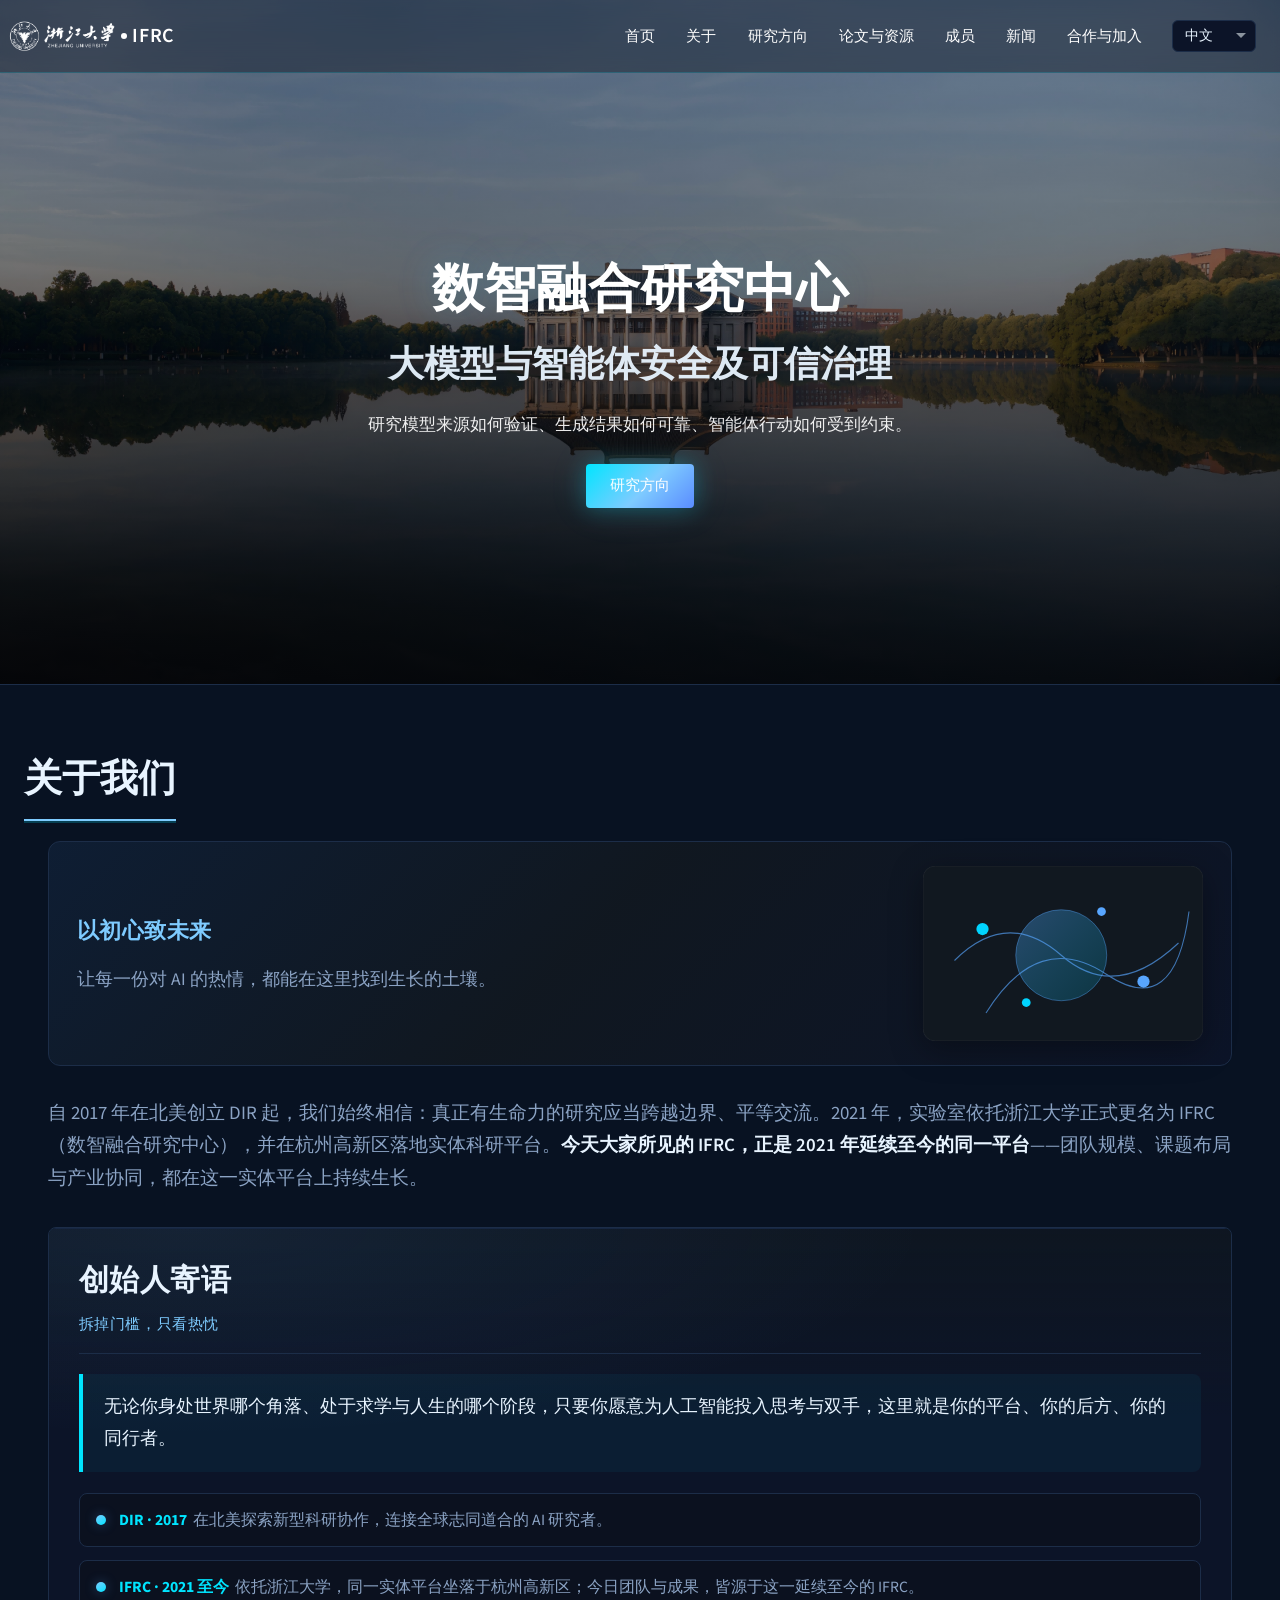
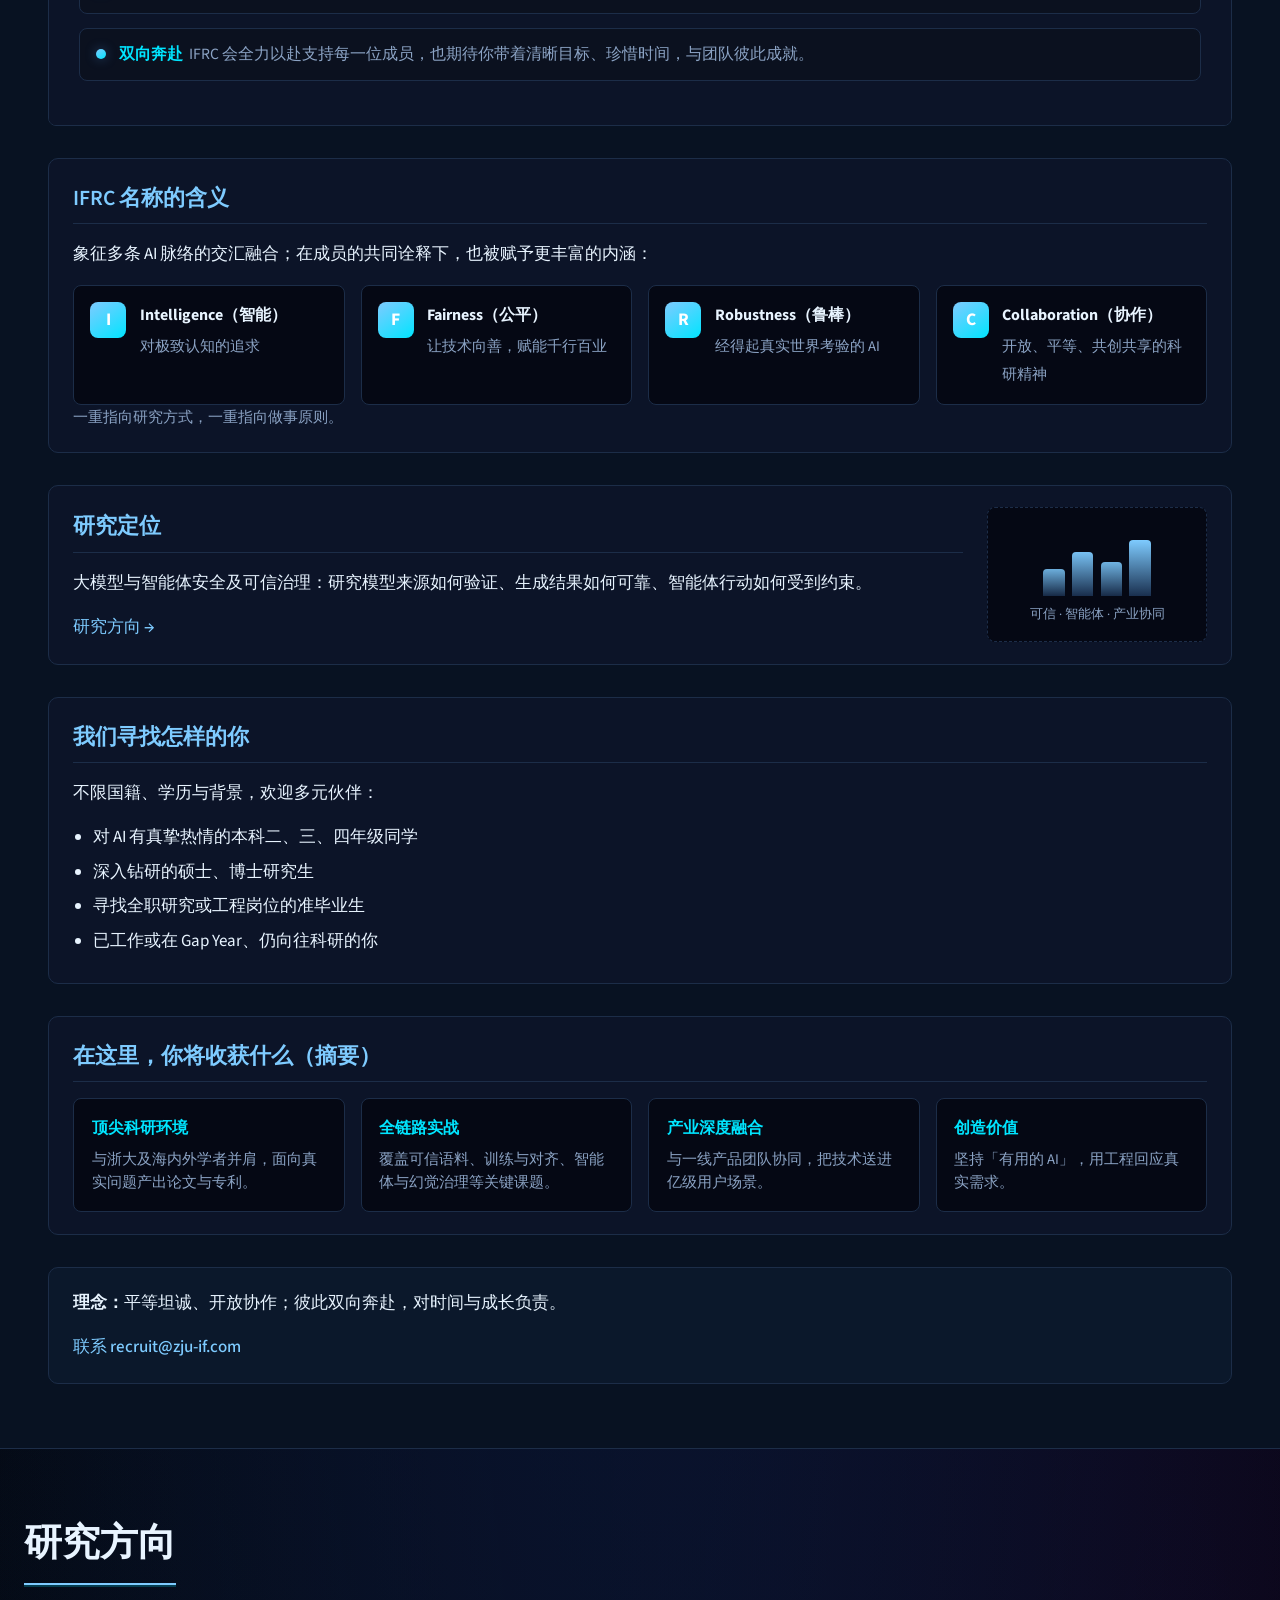
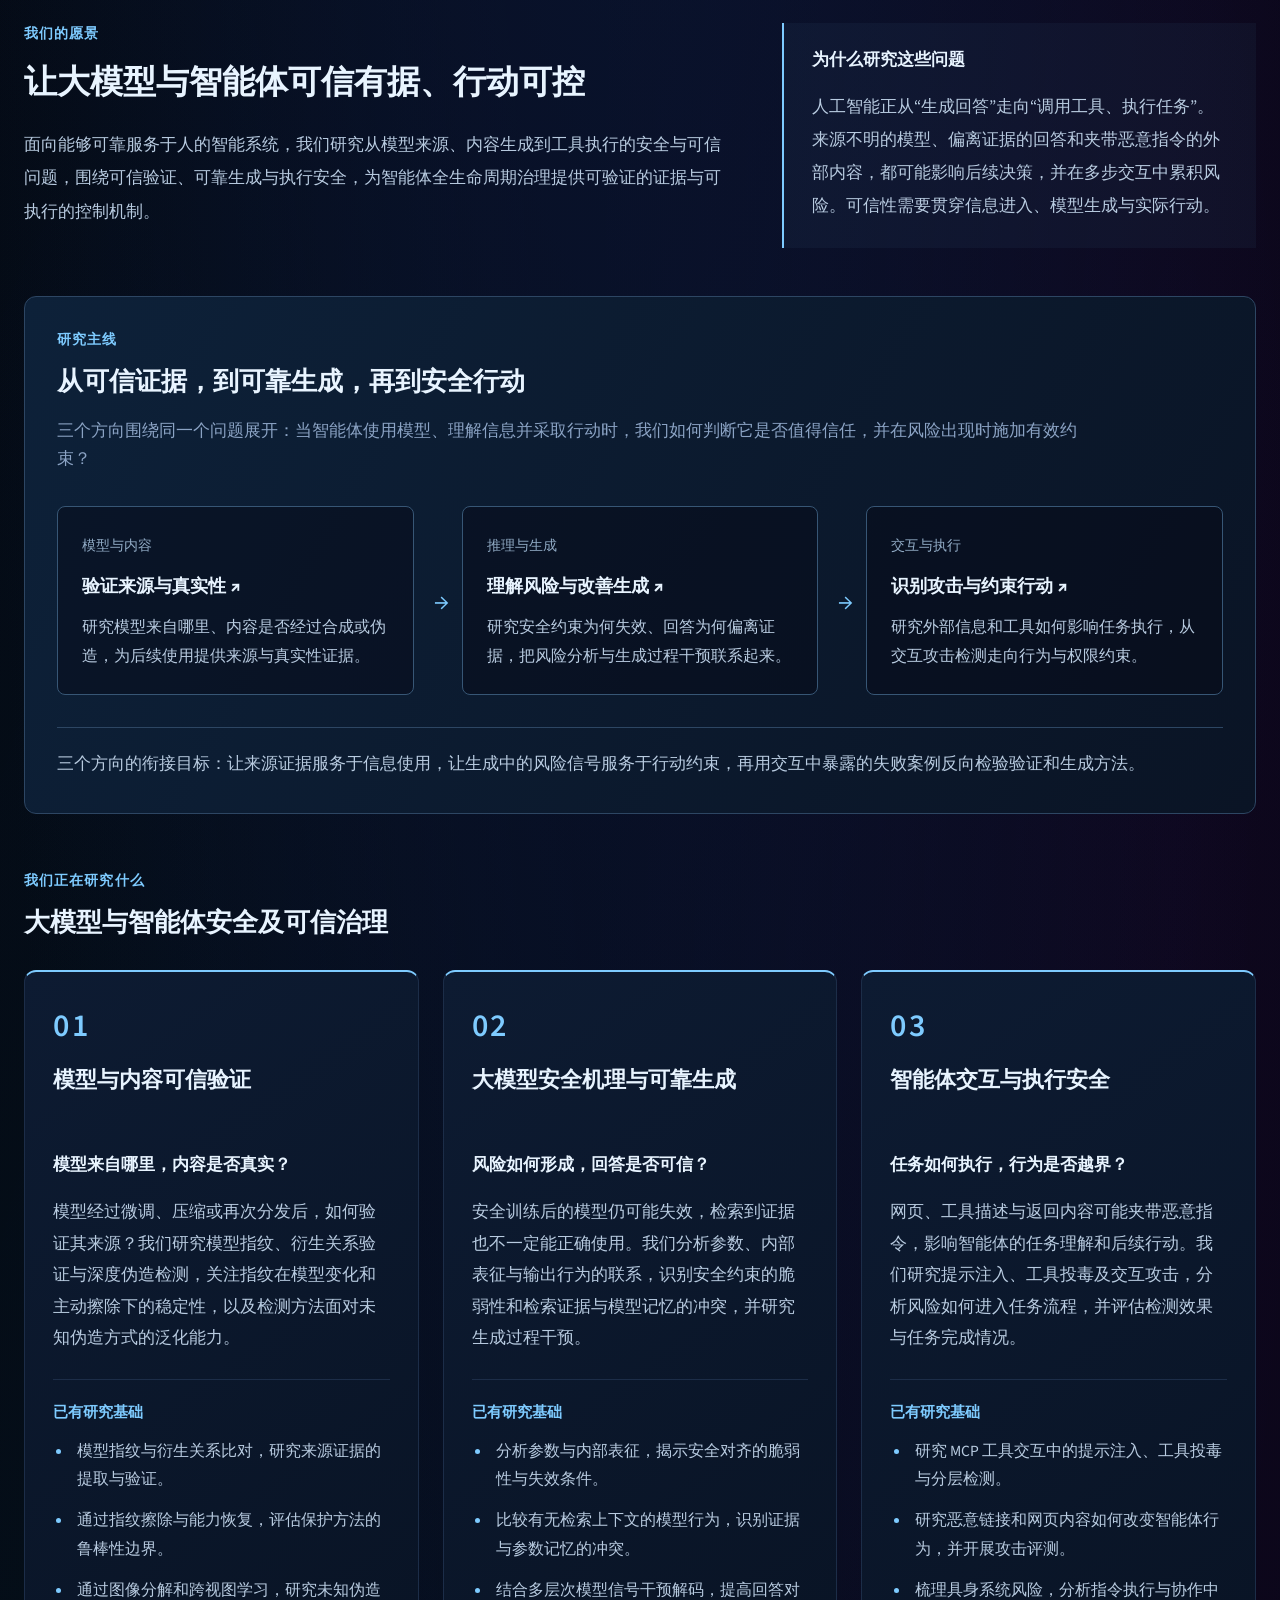
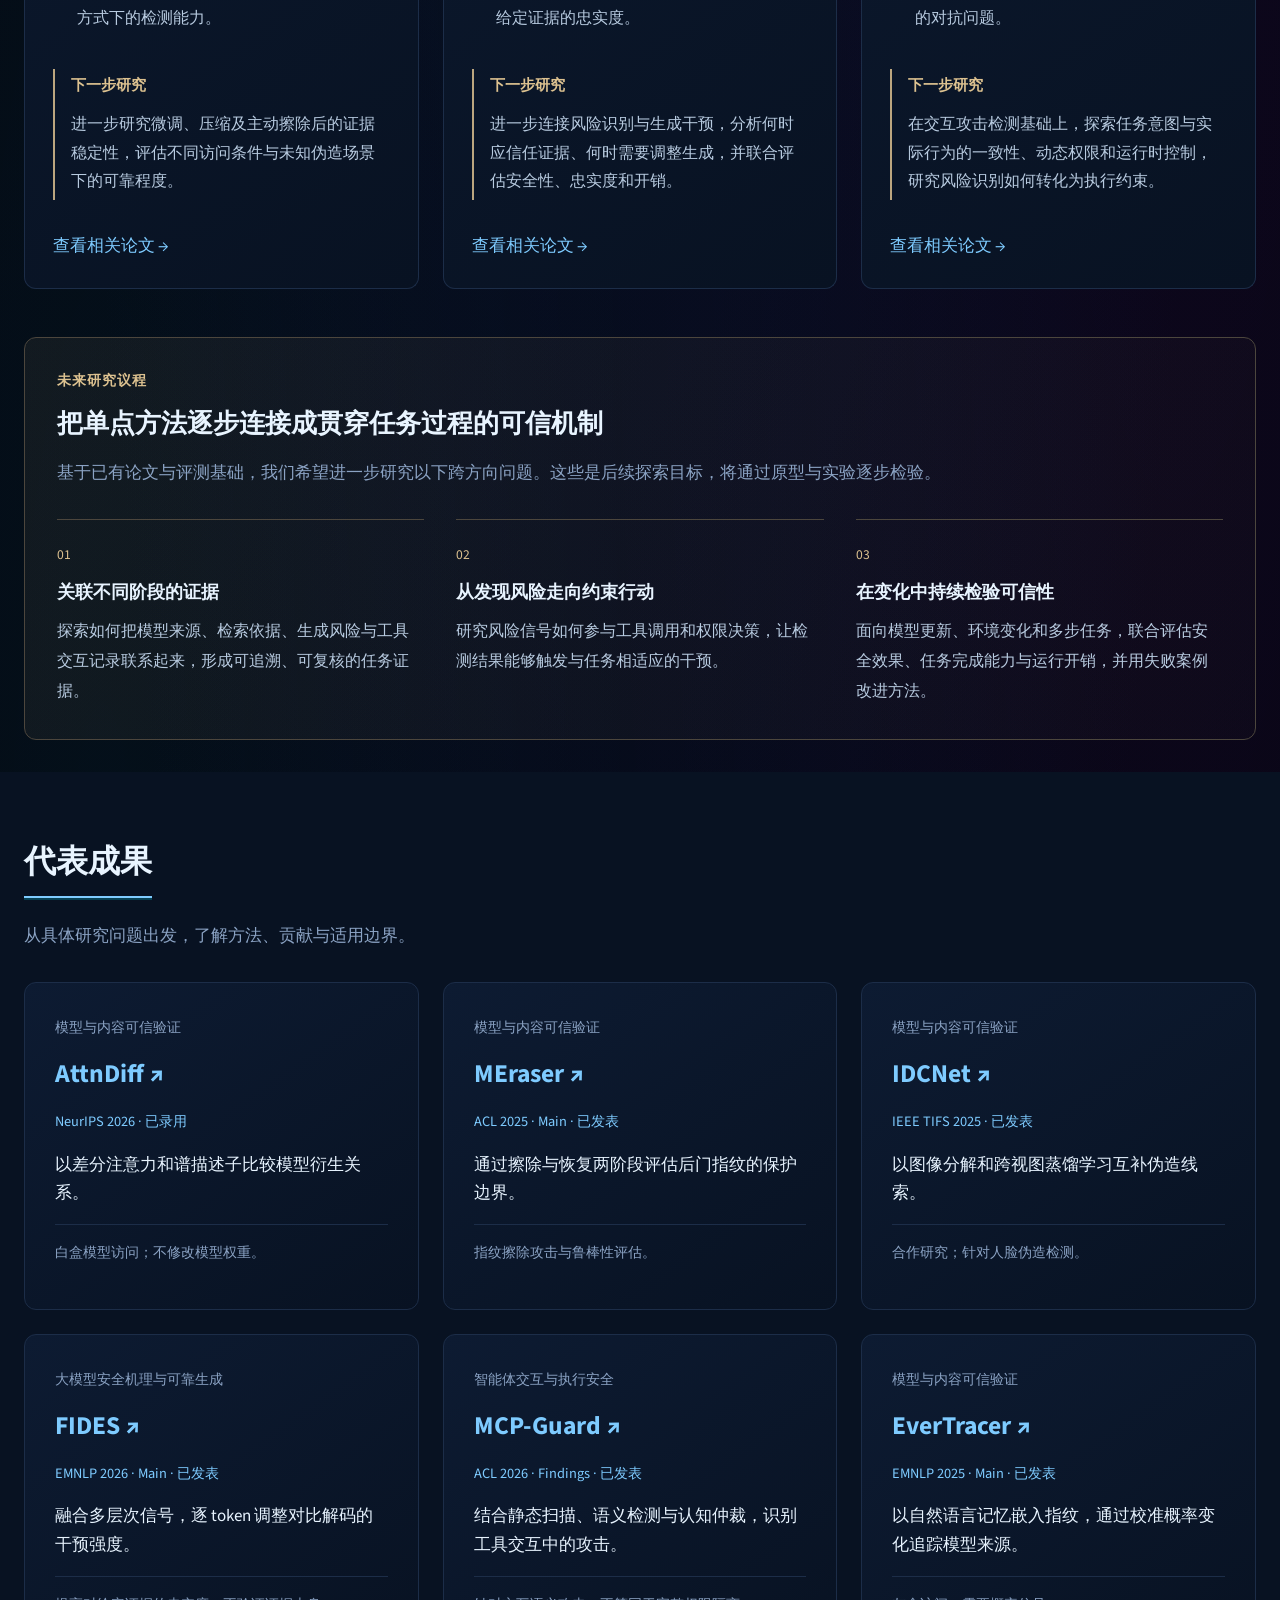
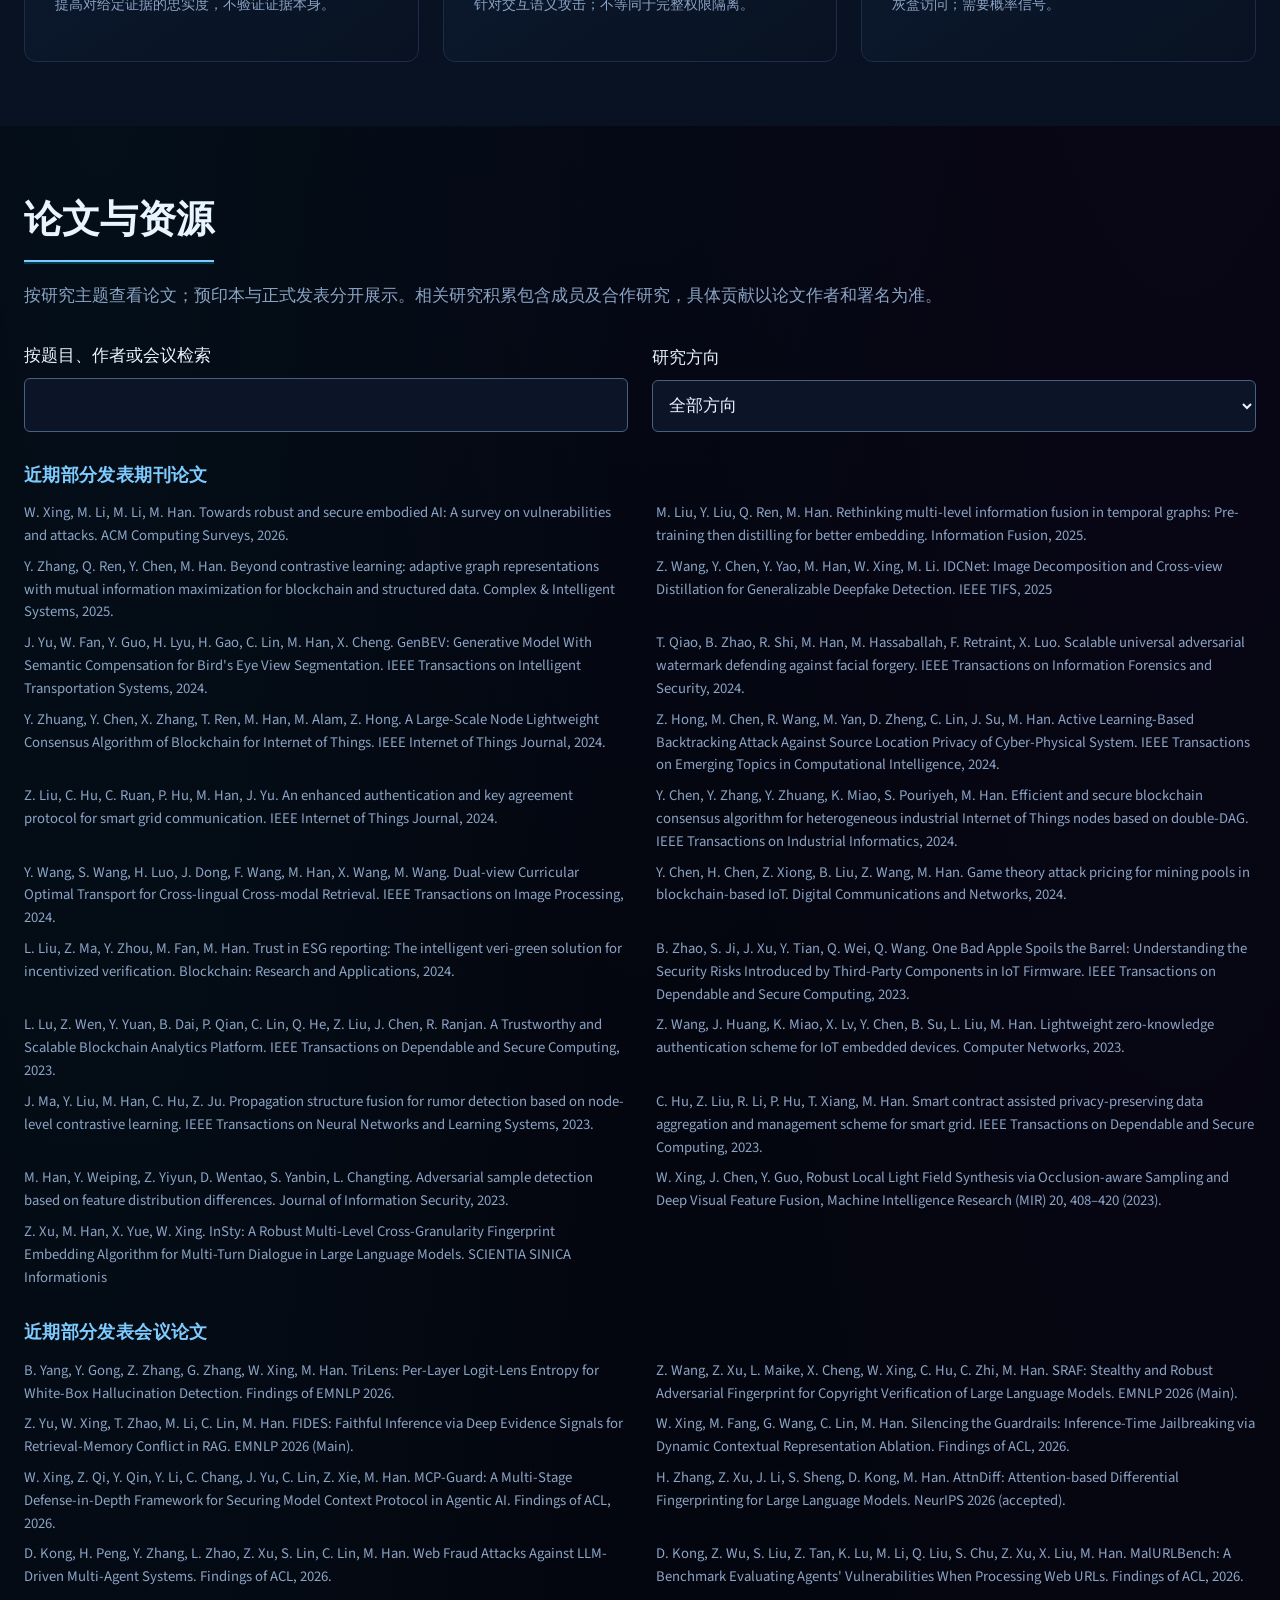
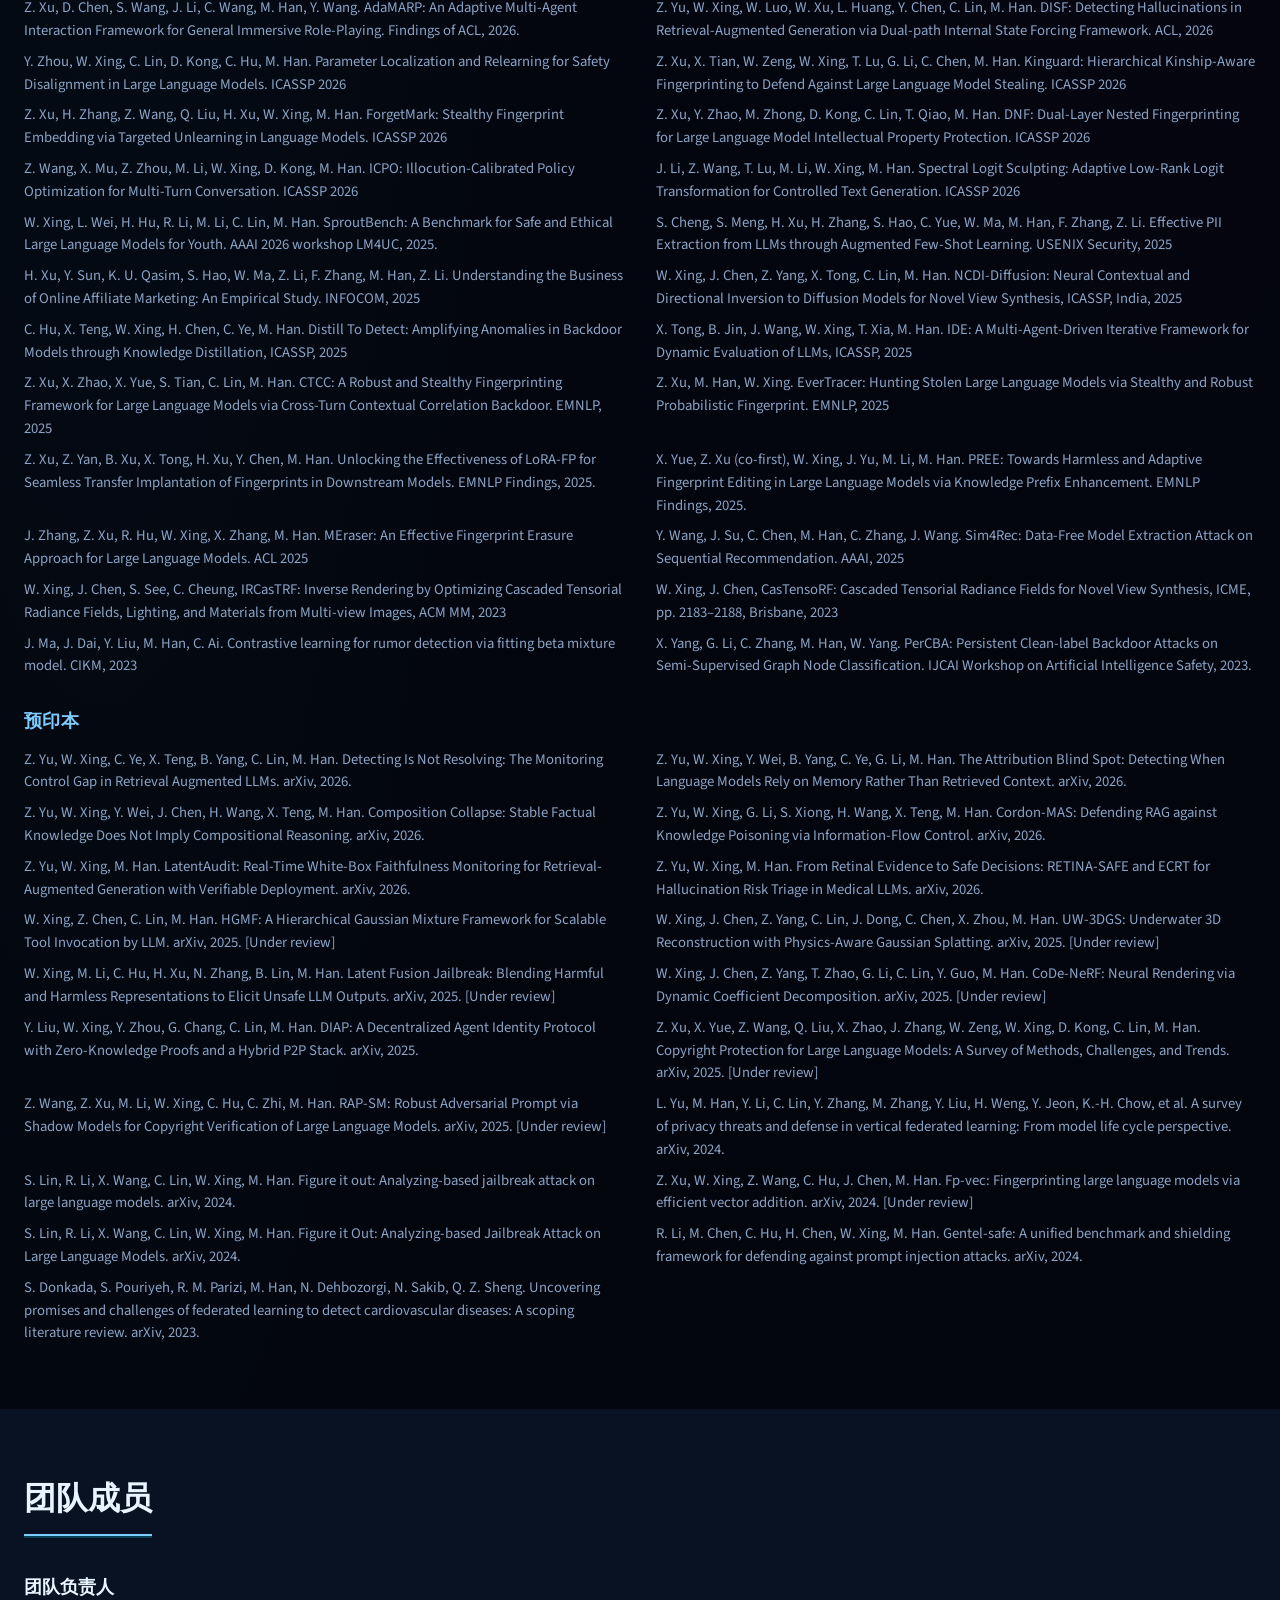
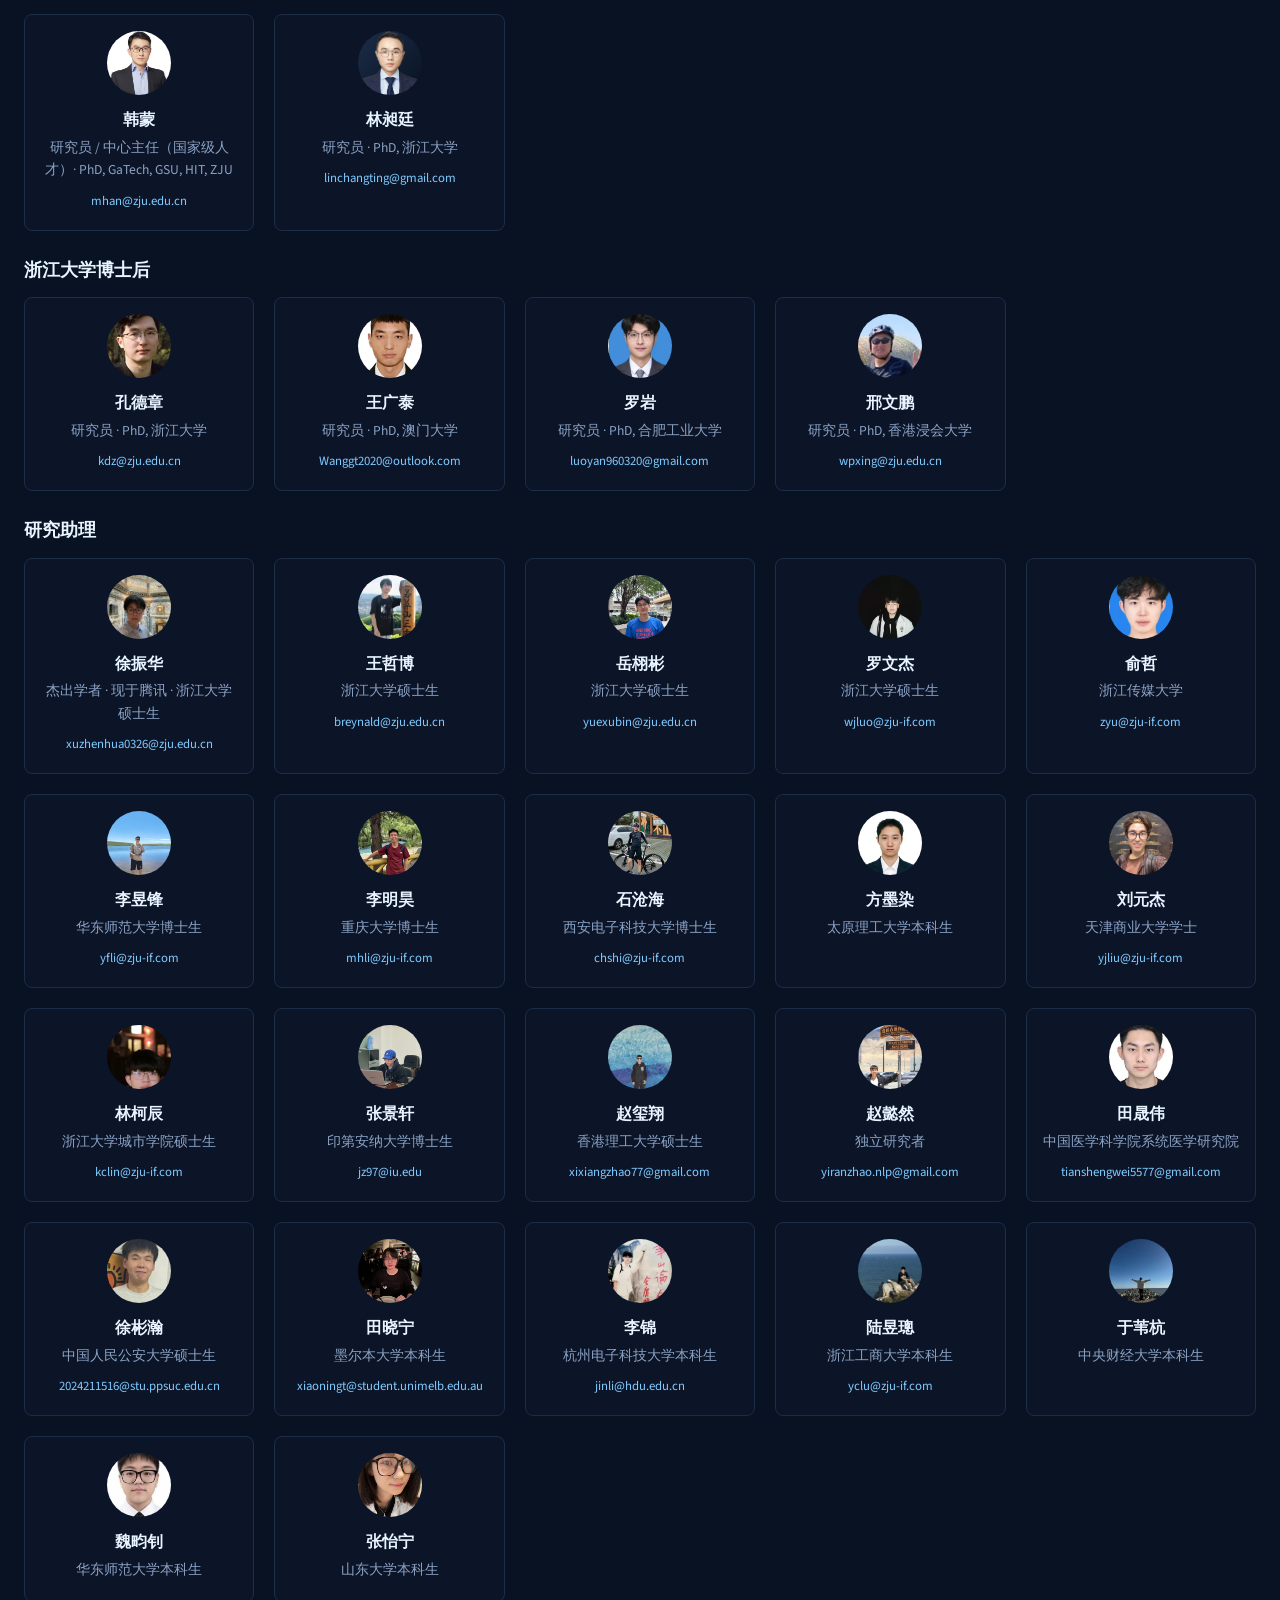
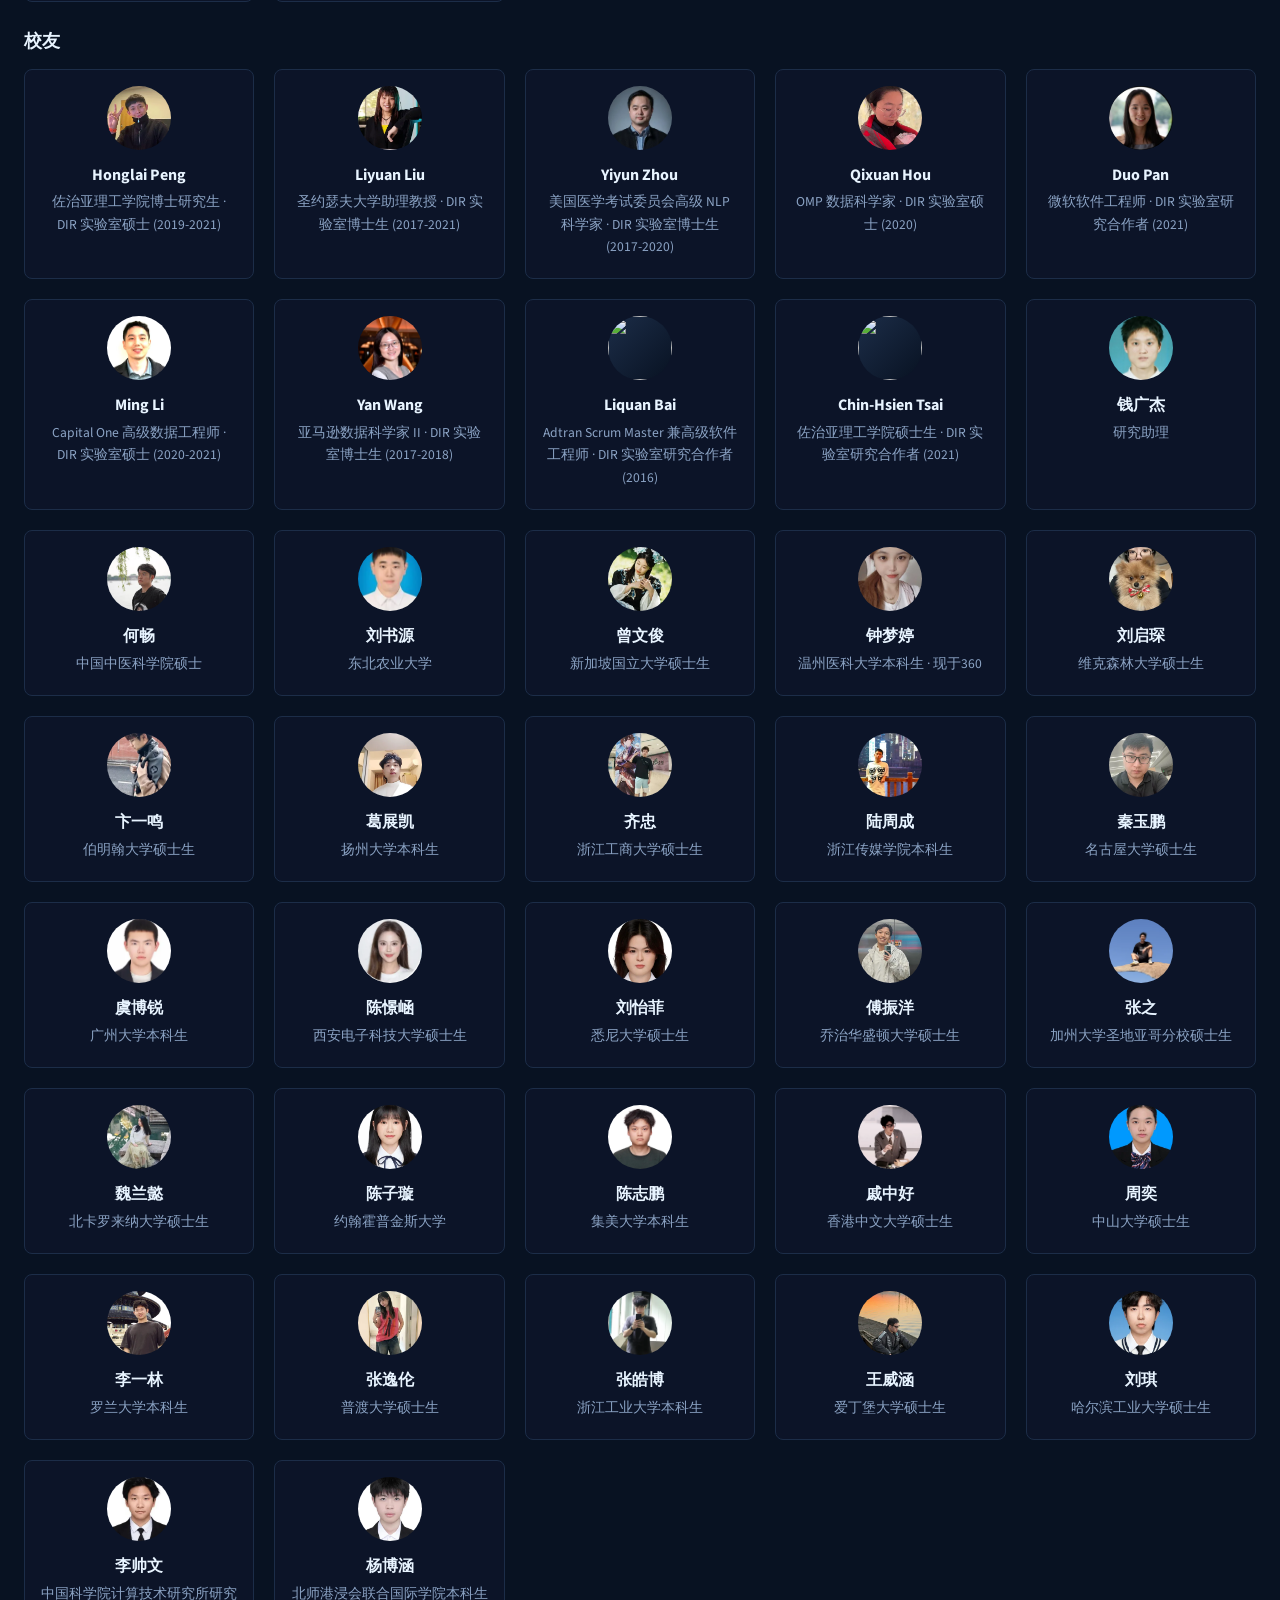
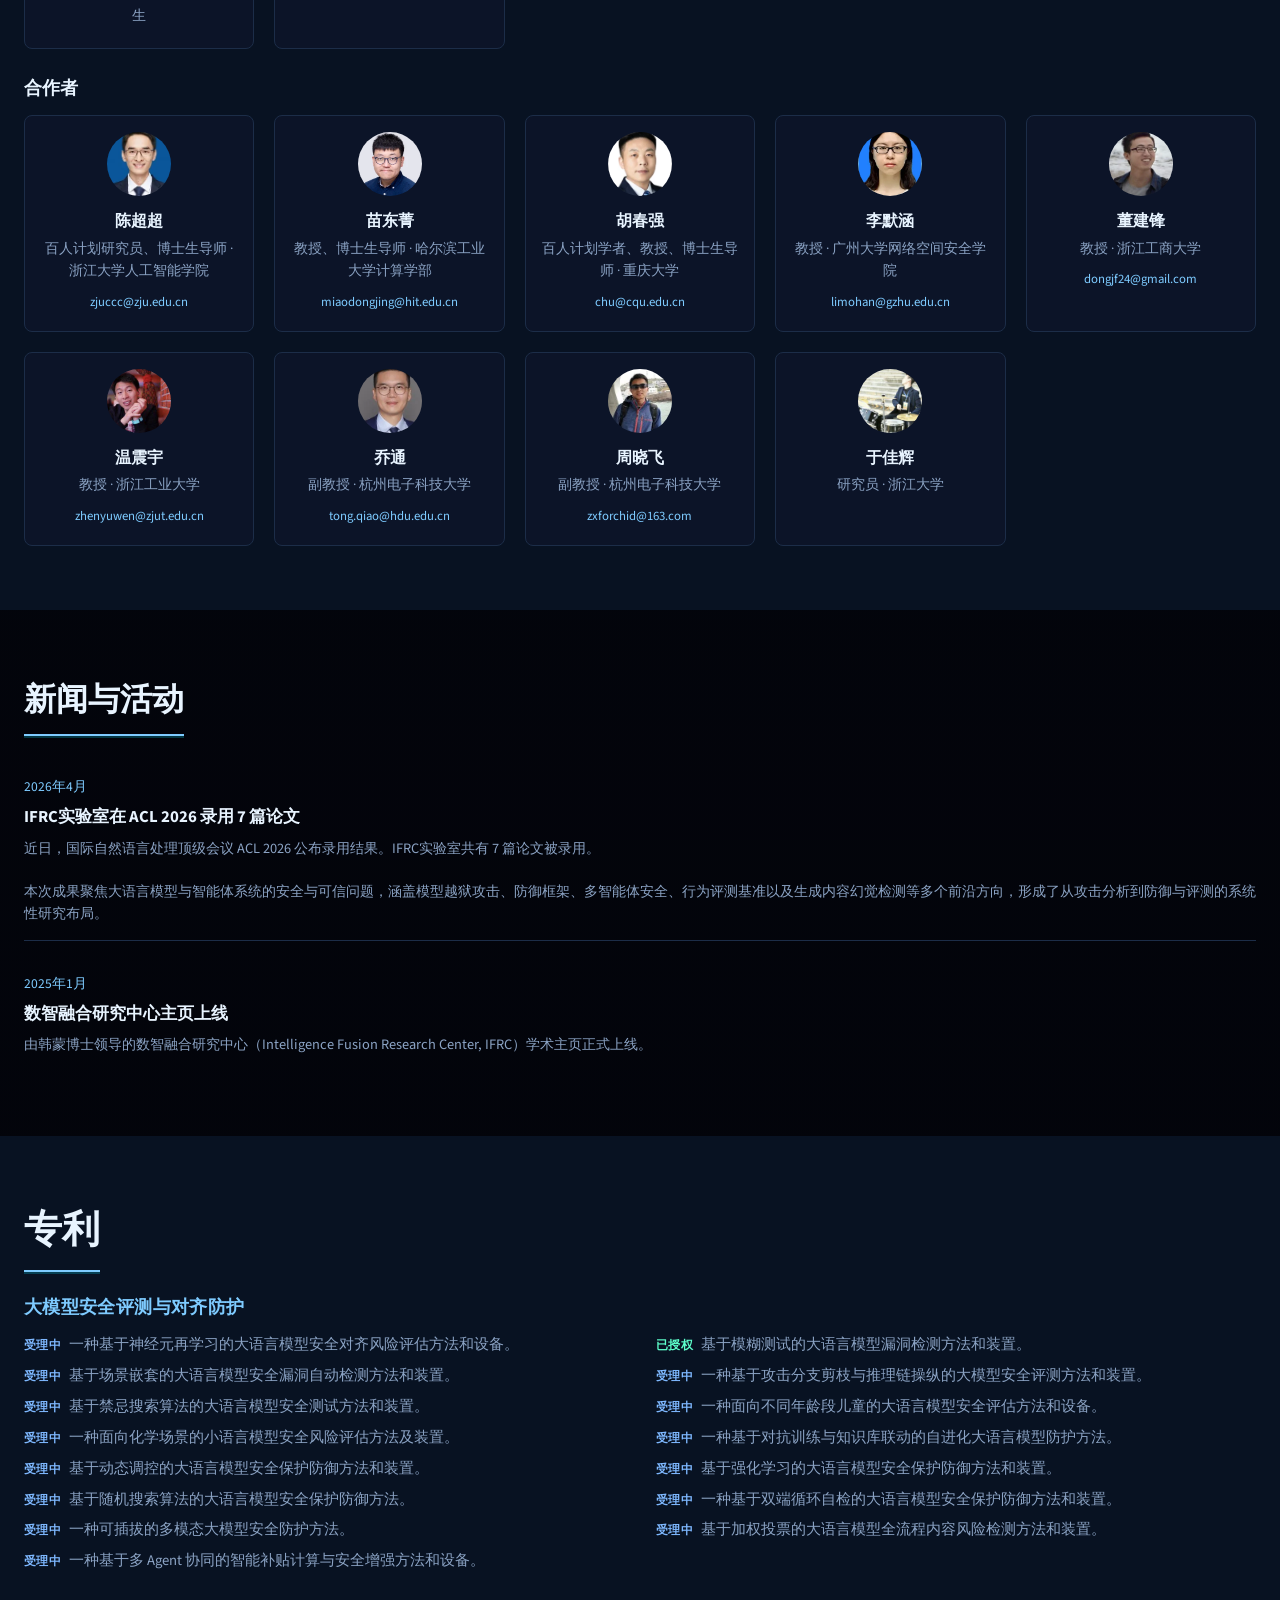
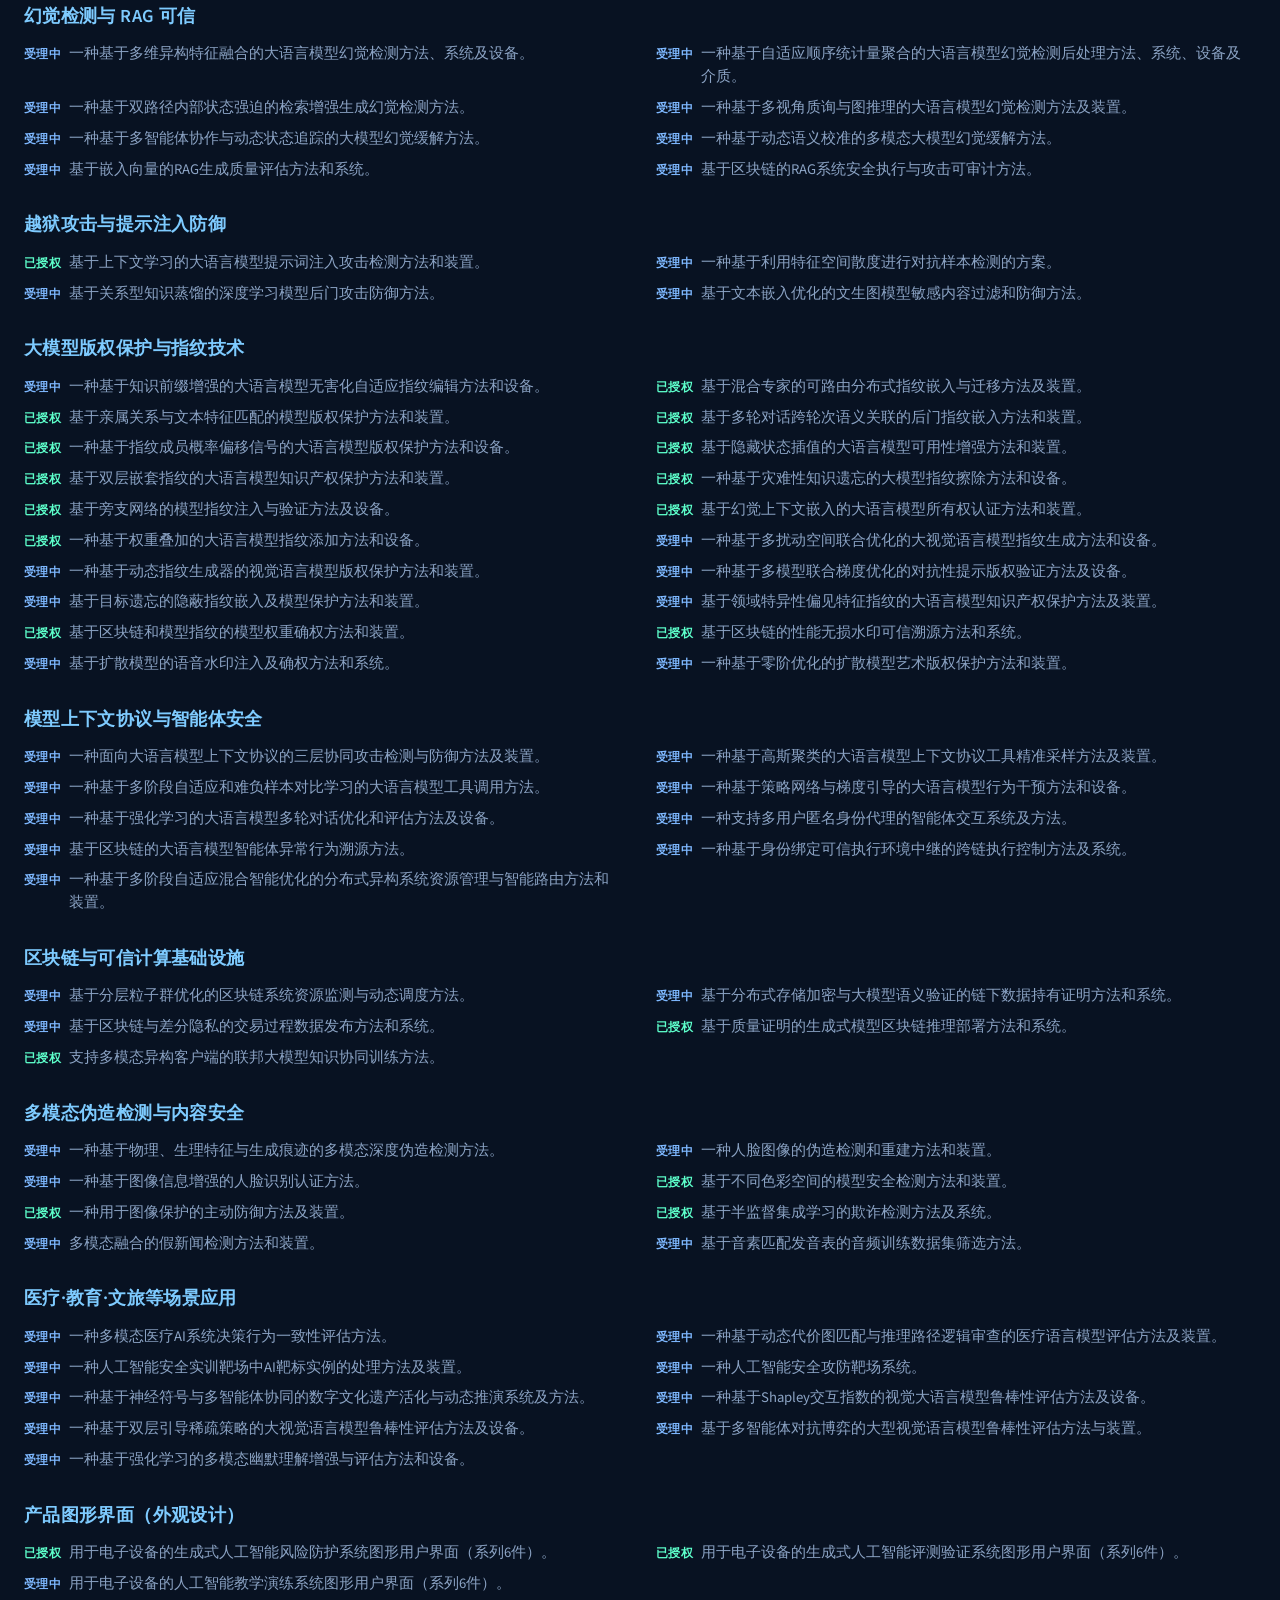
==== commit 607dedad: "Serve compact WebP avatars while preserving original photos" ====
--- a/index.html
+++ b/index.html
@@ -193,7 +193,7 @@
     </div>
   </footer>
 
-  <script src="content.js?v=20261030c"></script>
+  <script src="content.js?v=20261030-avatars"></script>
   <script src="papers.js?v=20261030c"></script>
   <script src="patents-data.js?v=20261030c"></script>
   <script src="research-content.js?v=20261030c"></script>
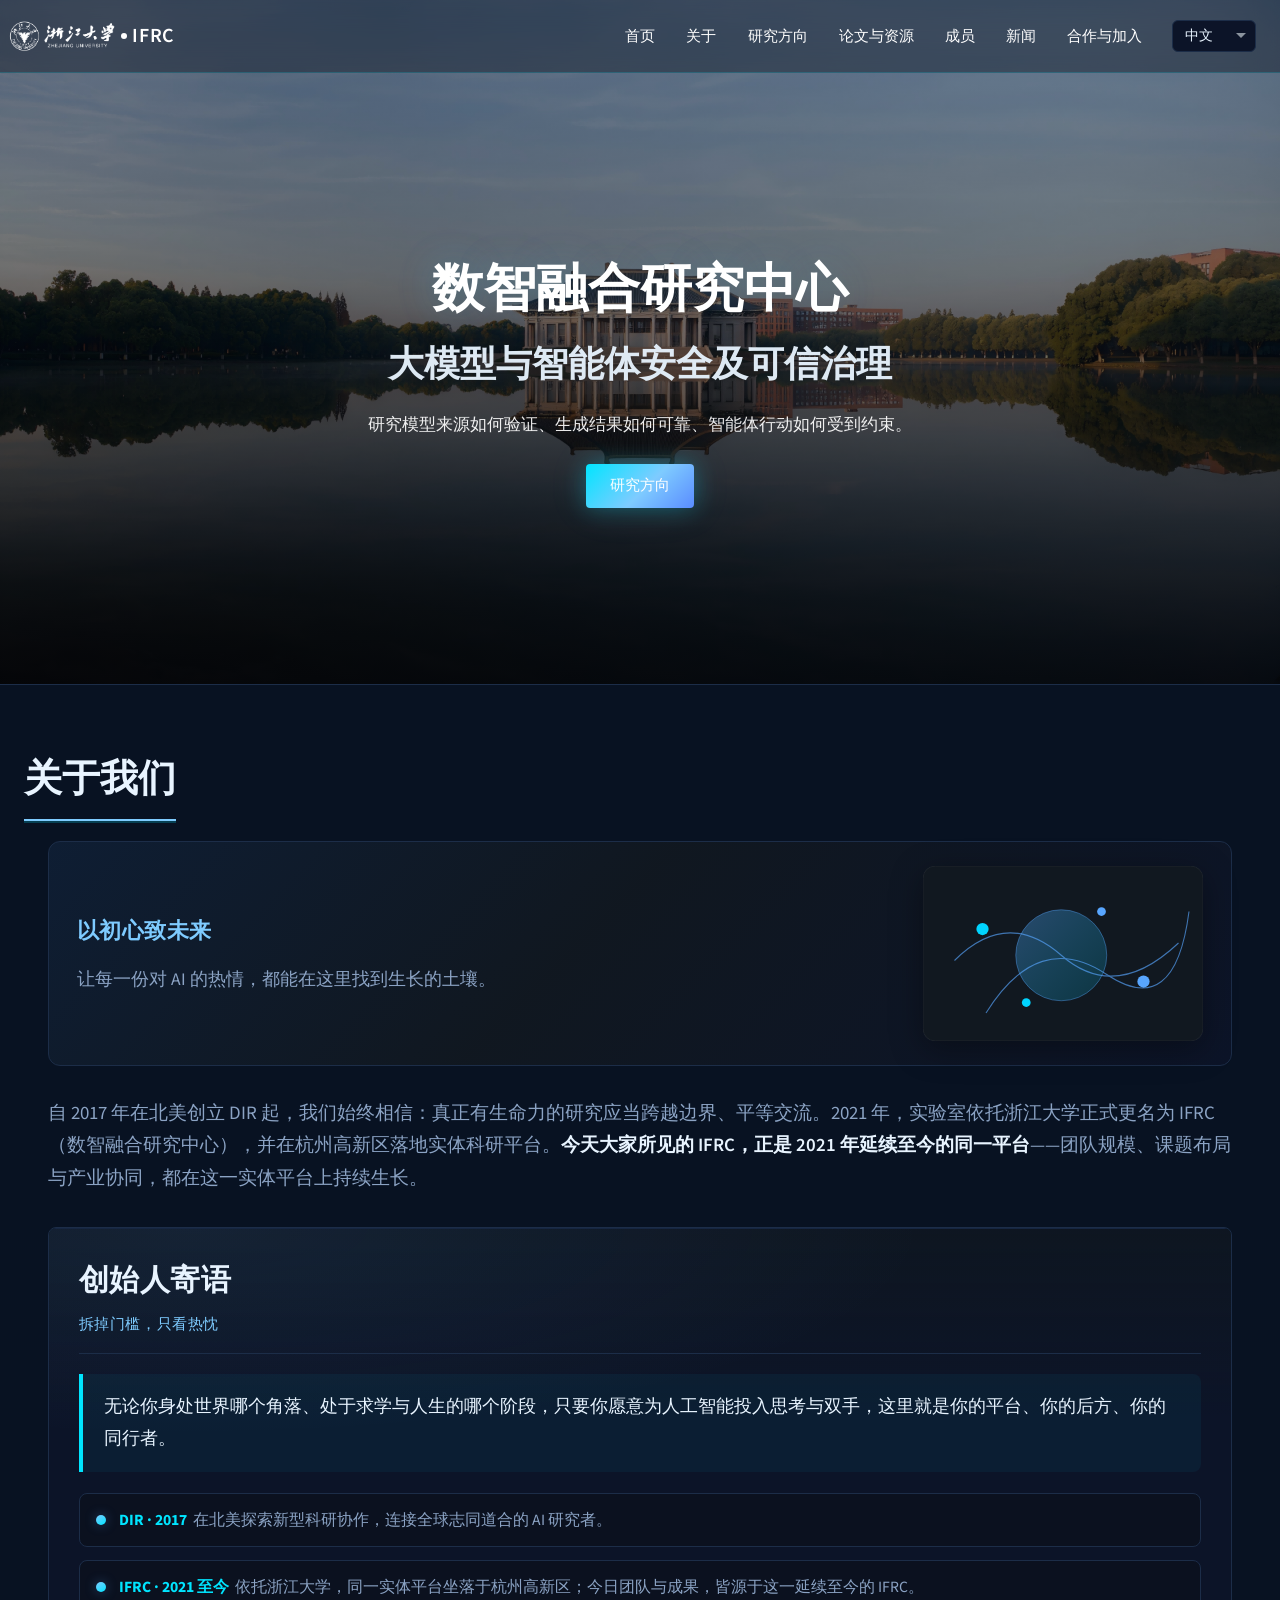
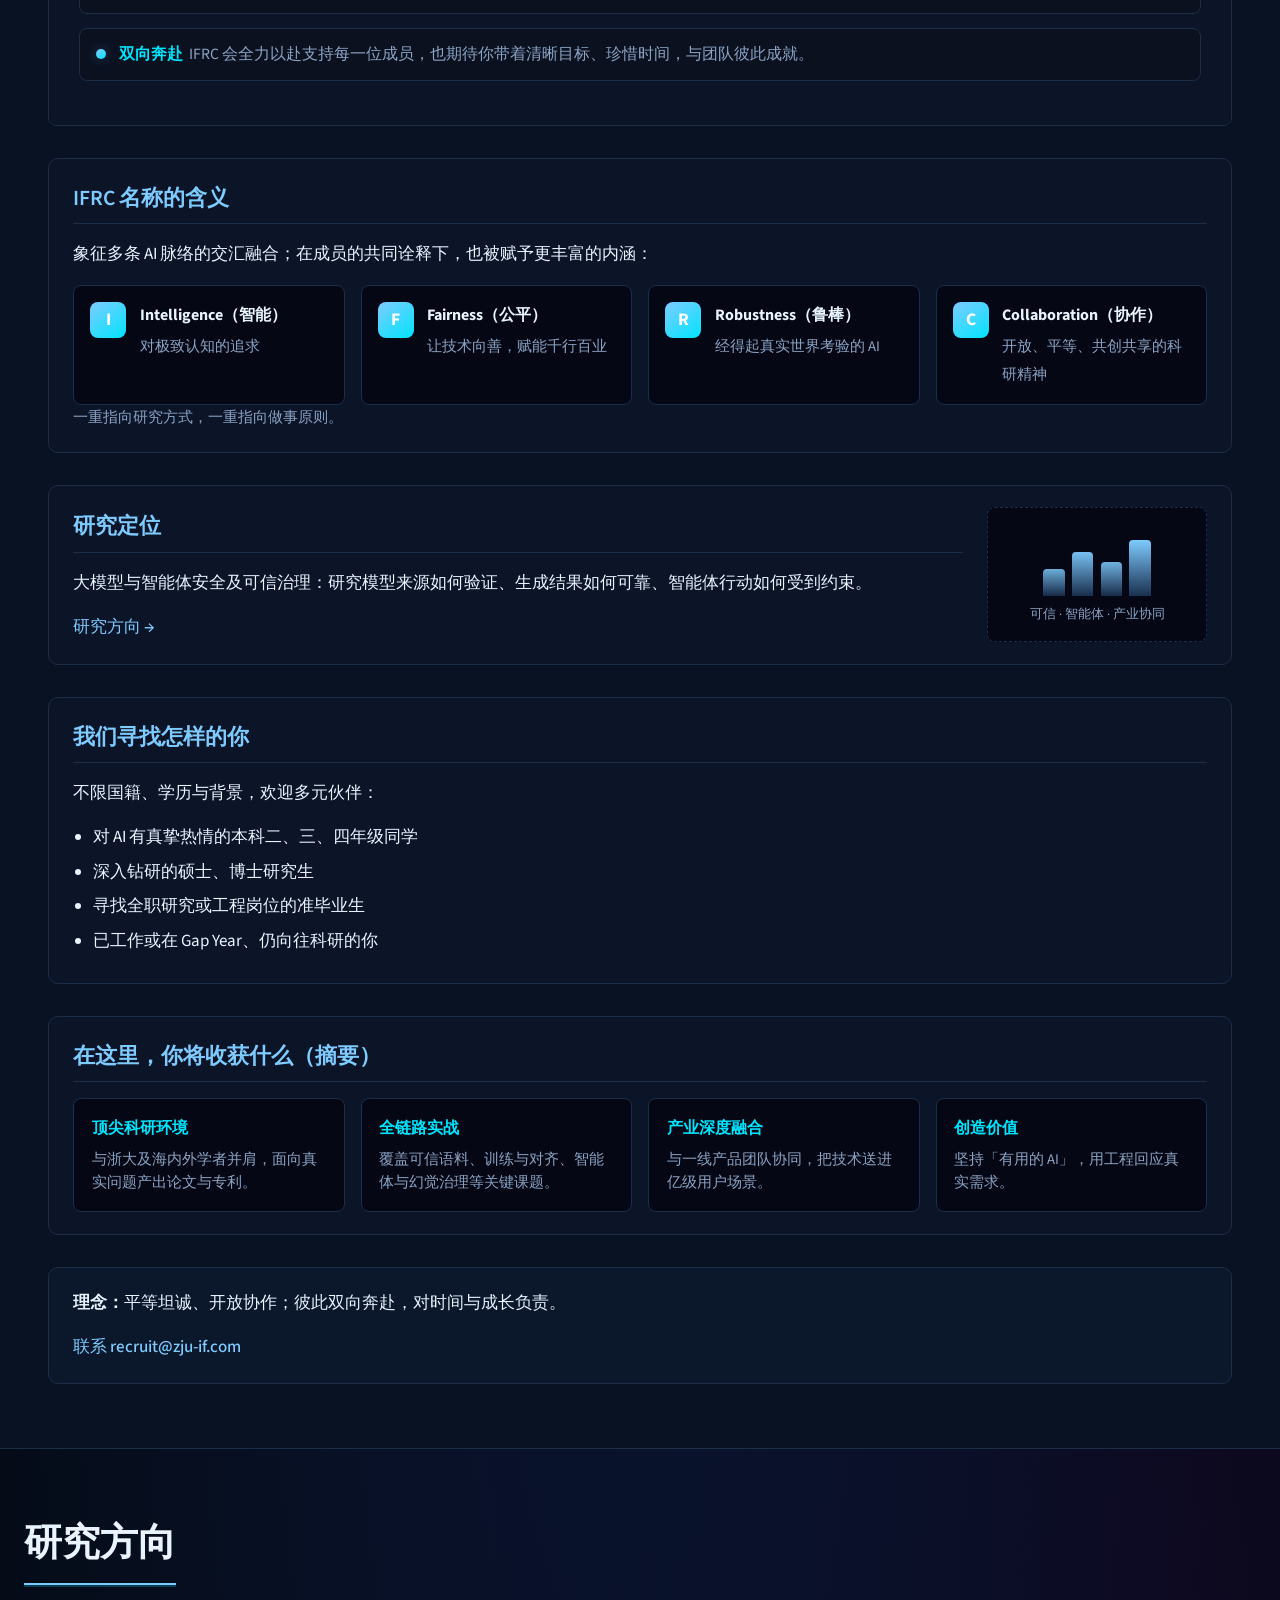
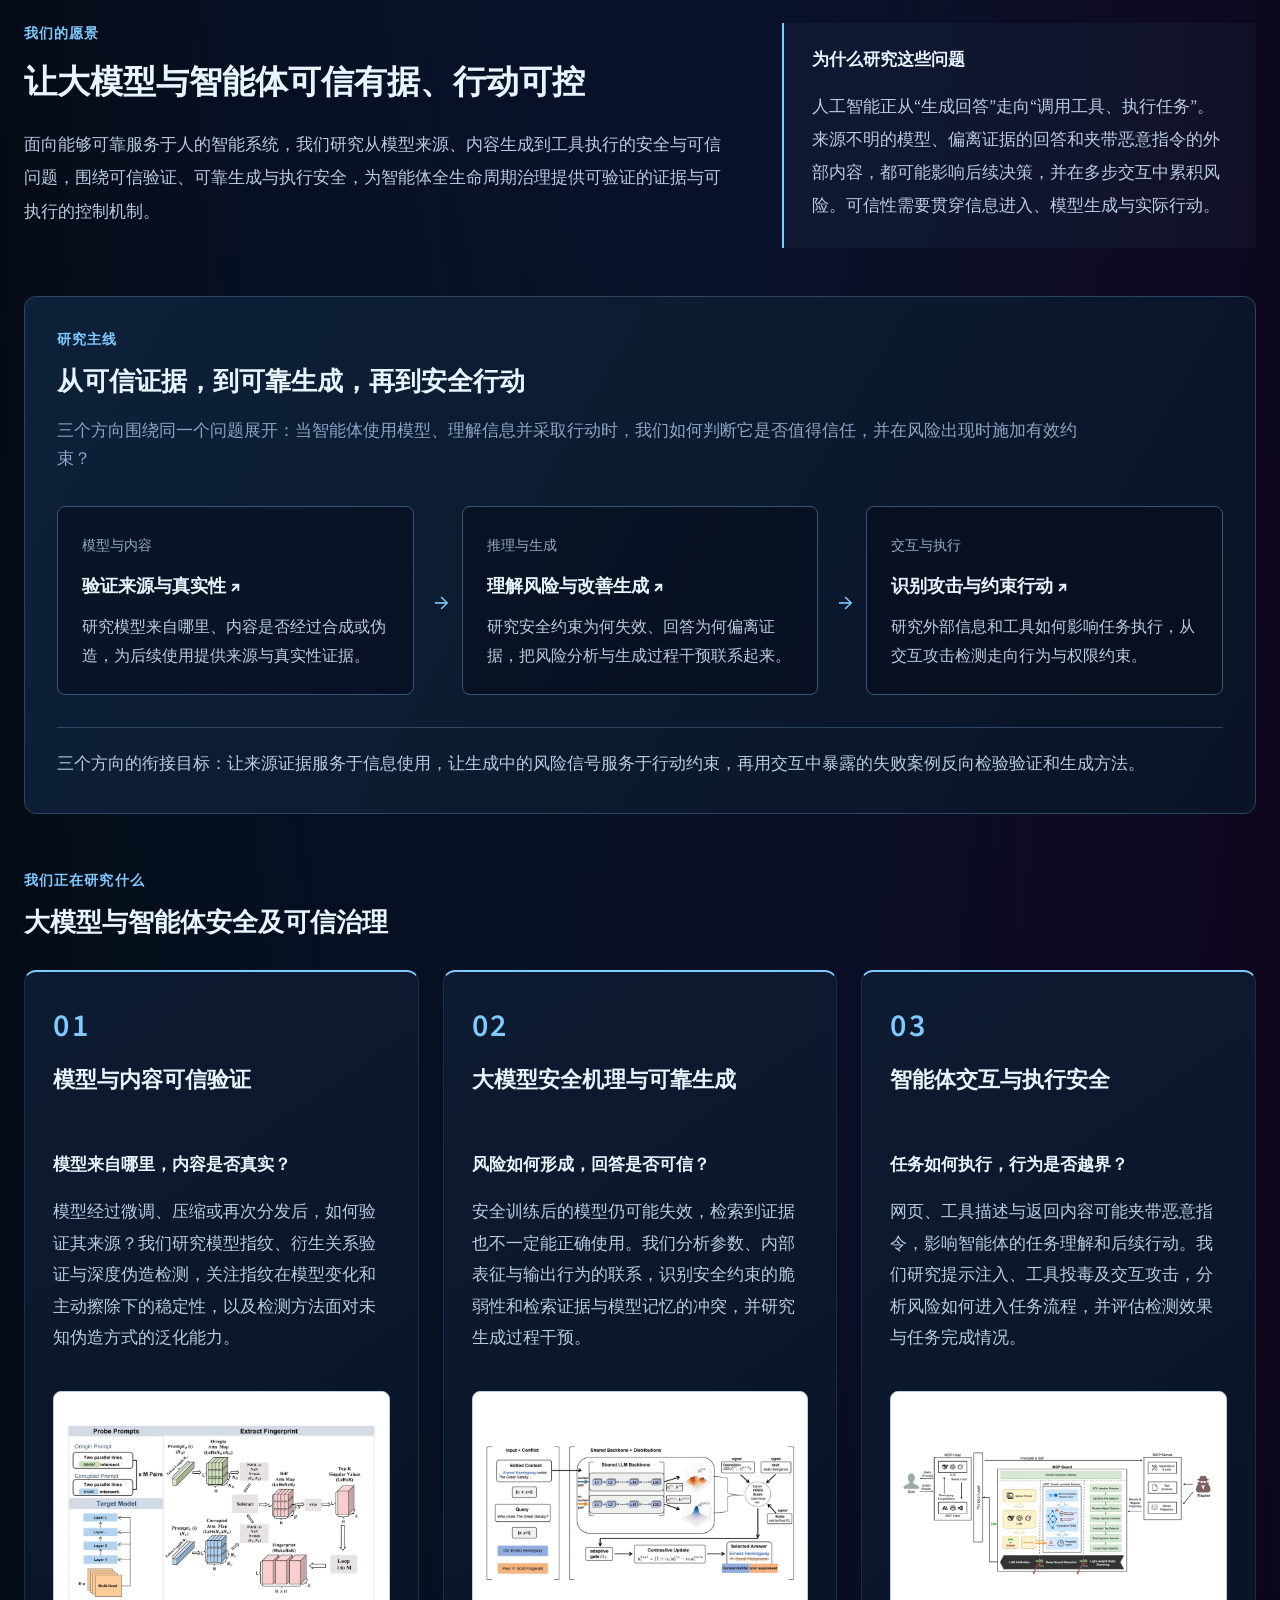
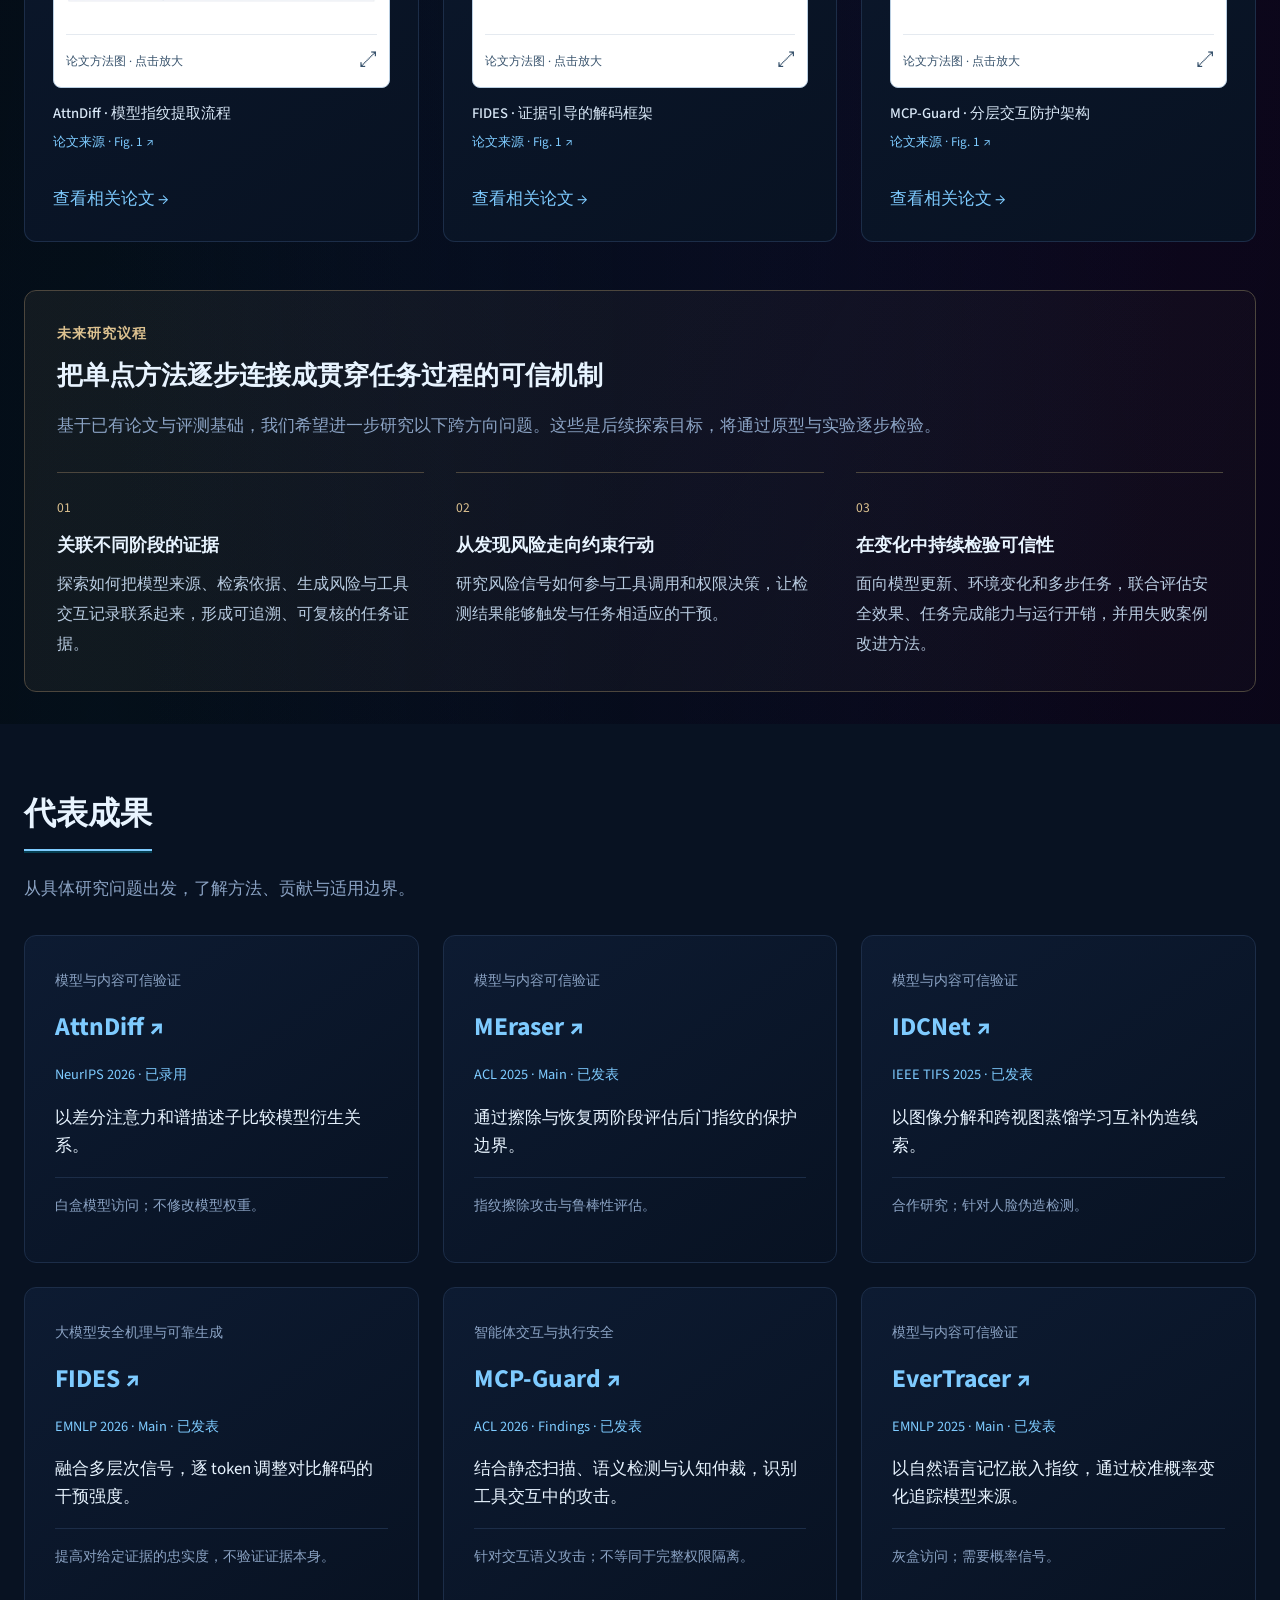
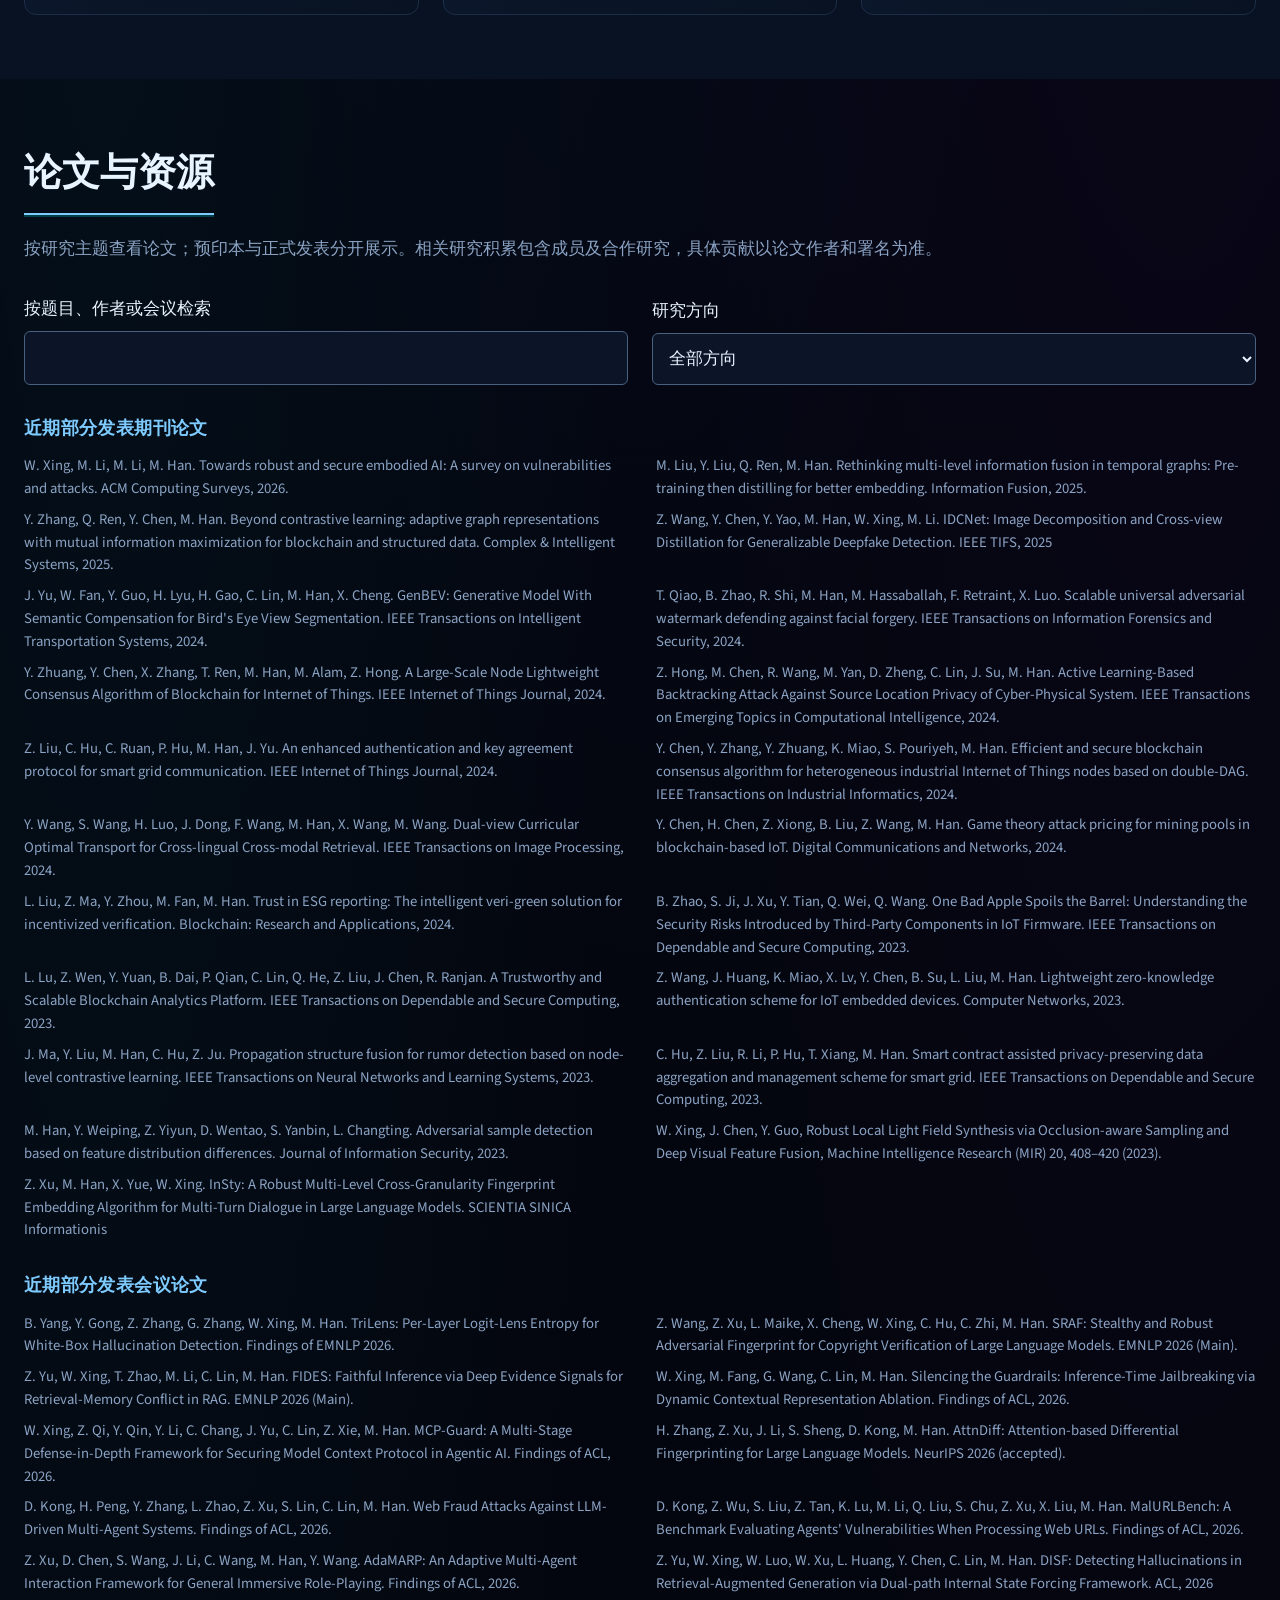
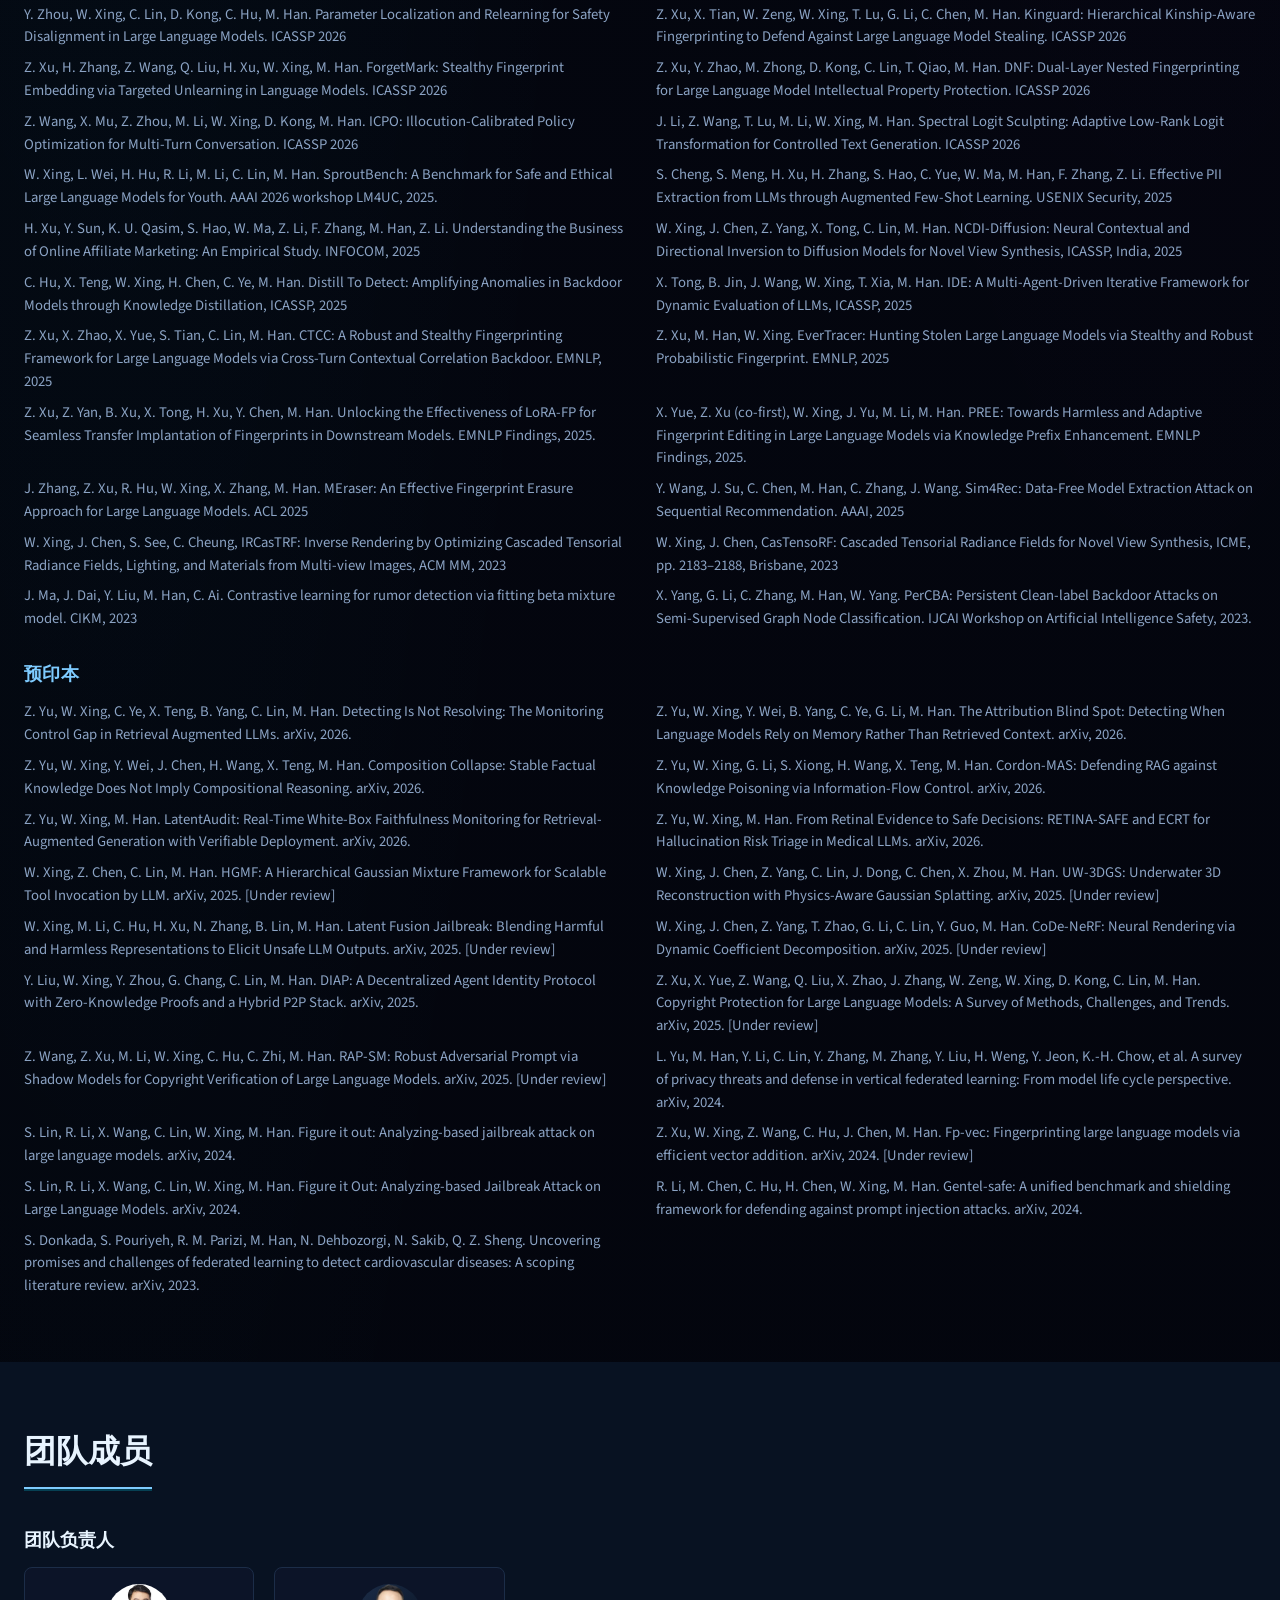
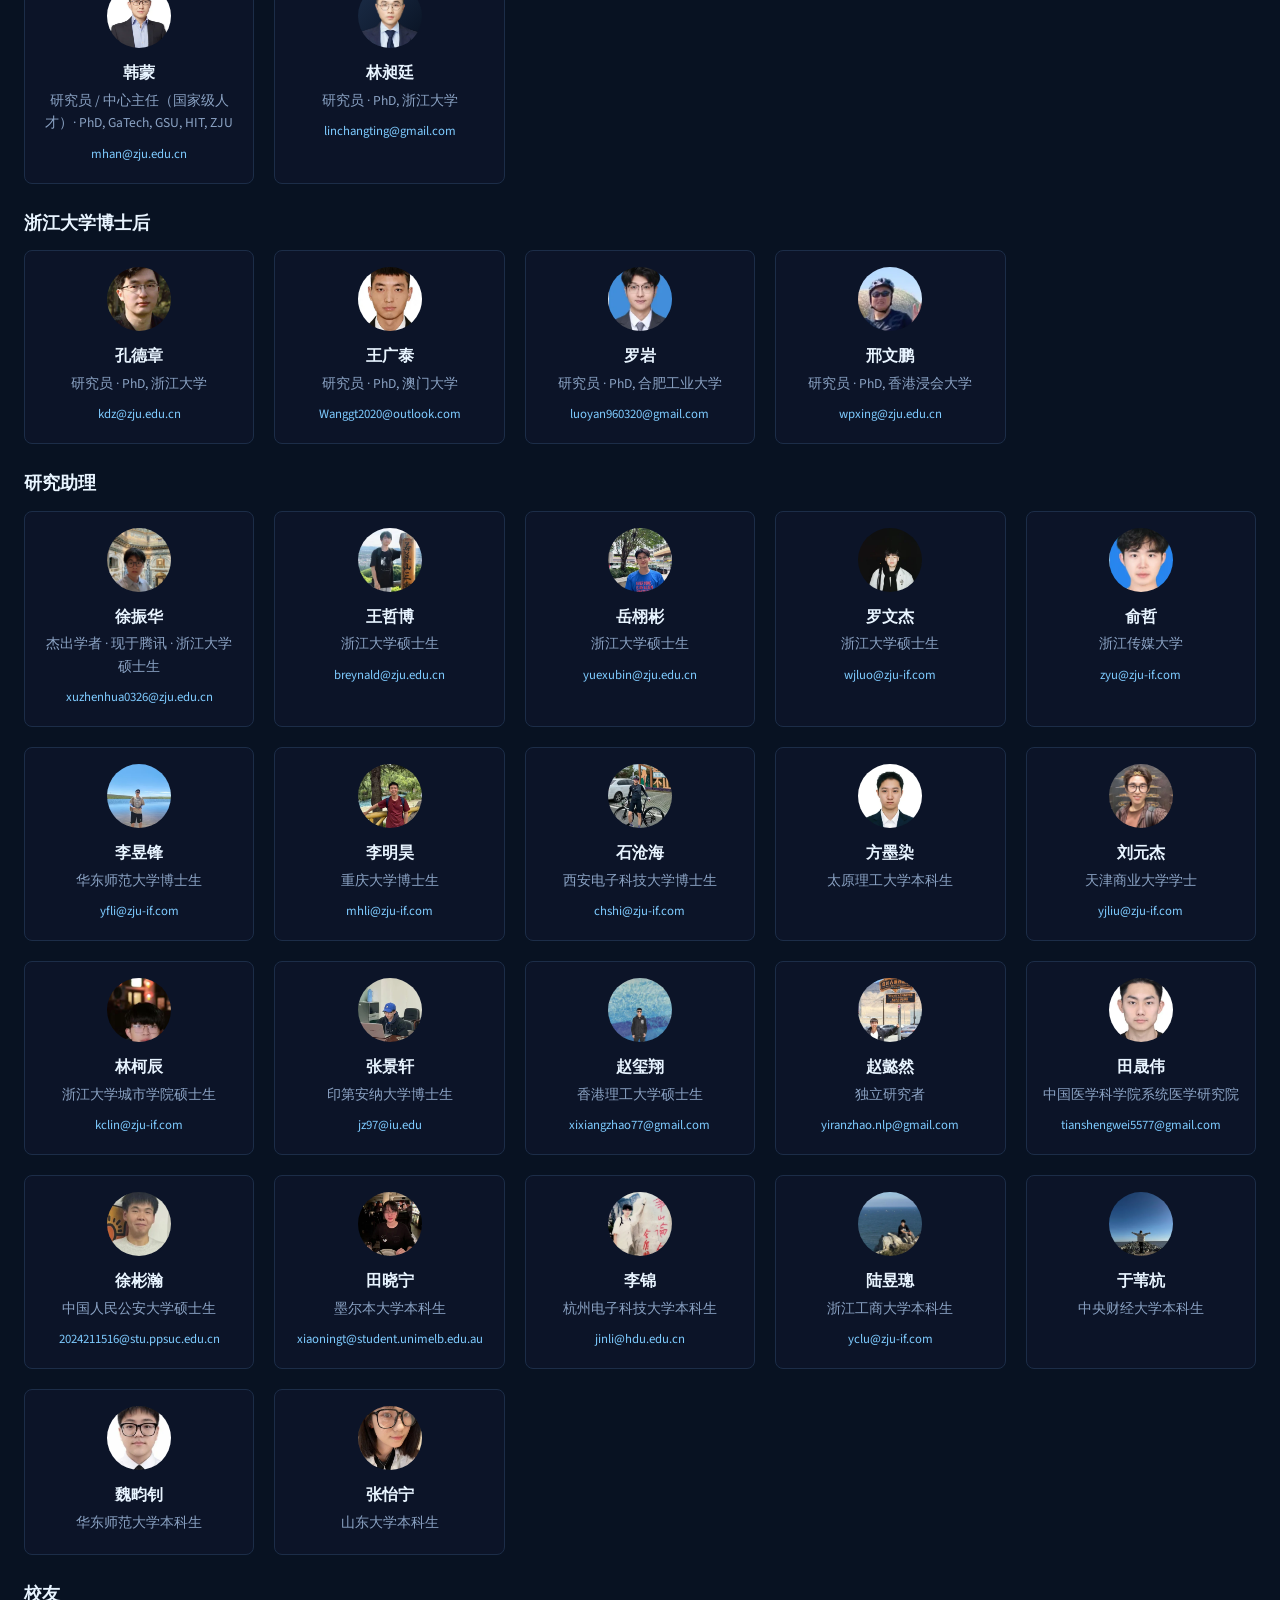
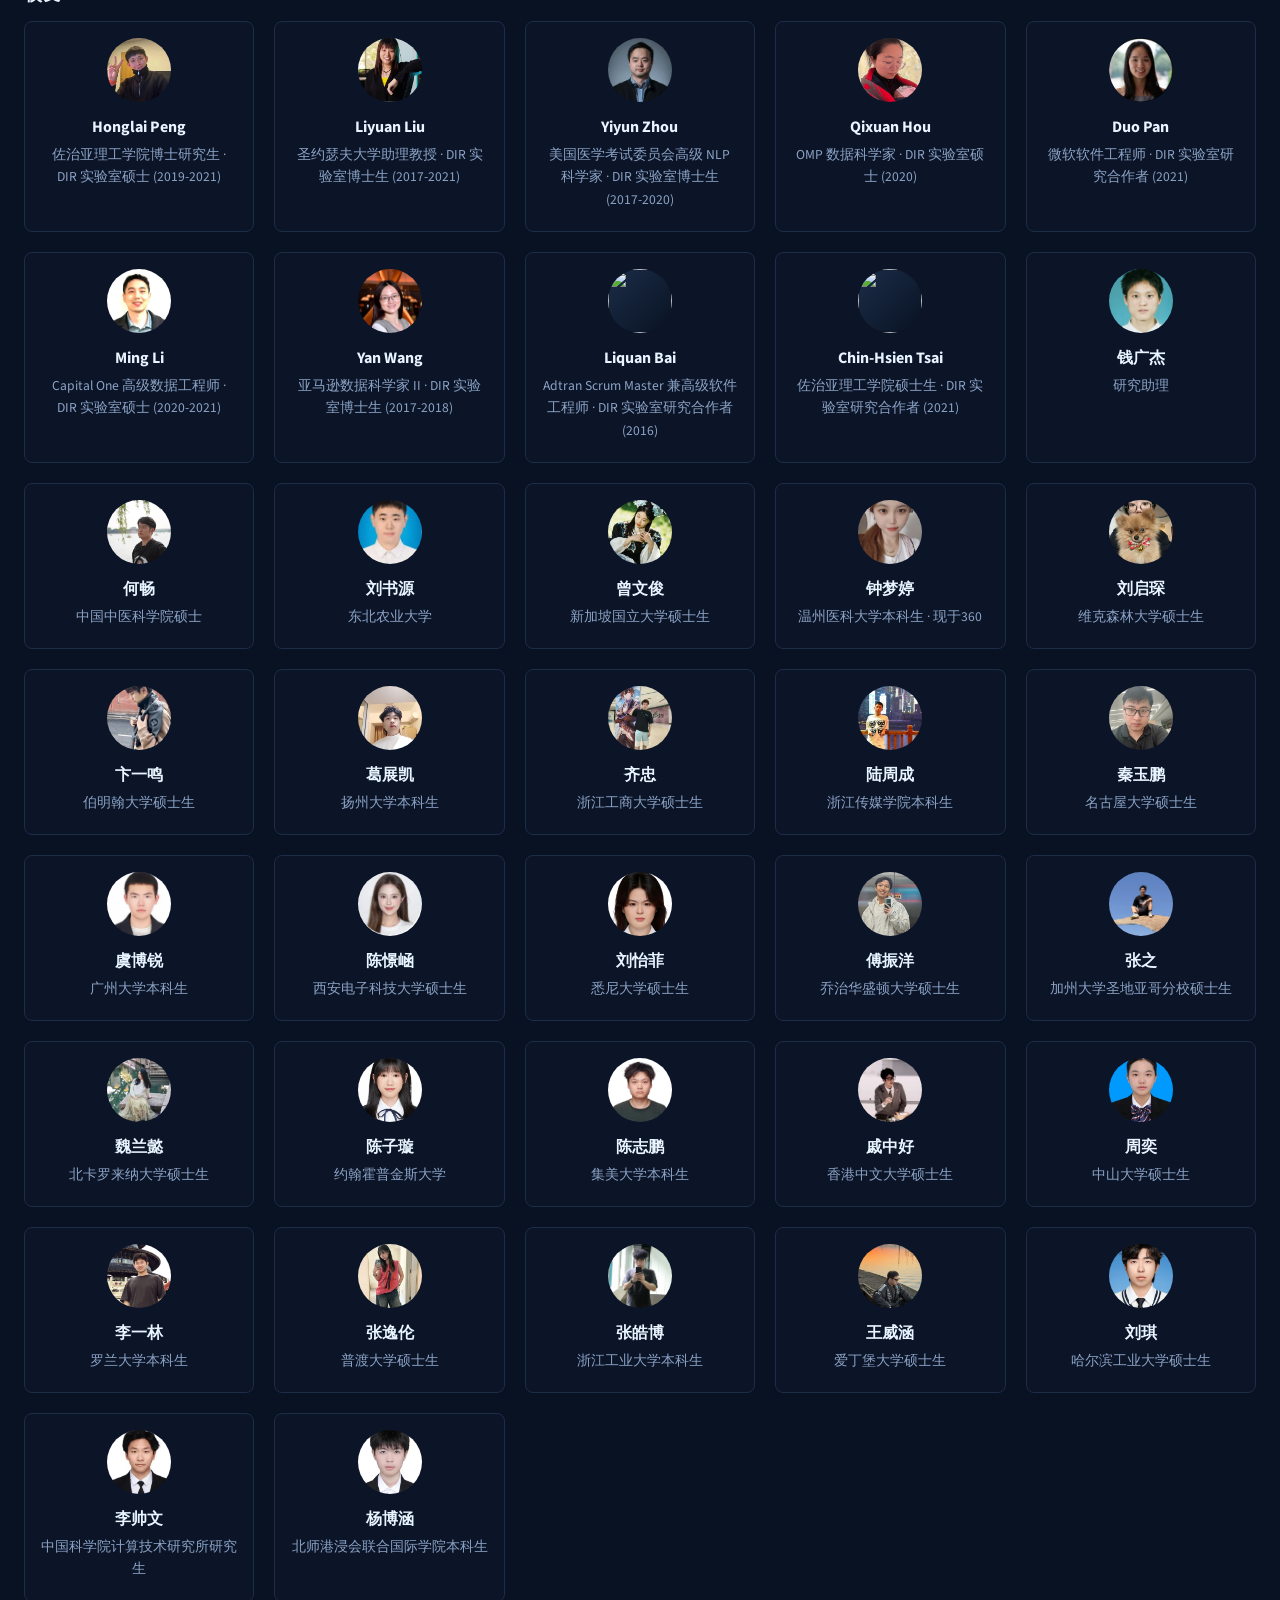
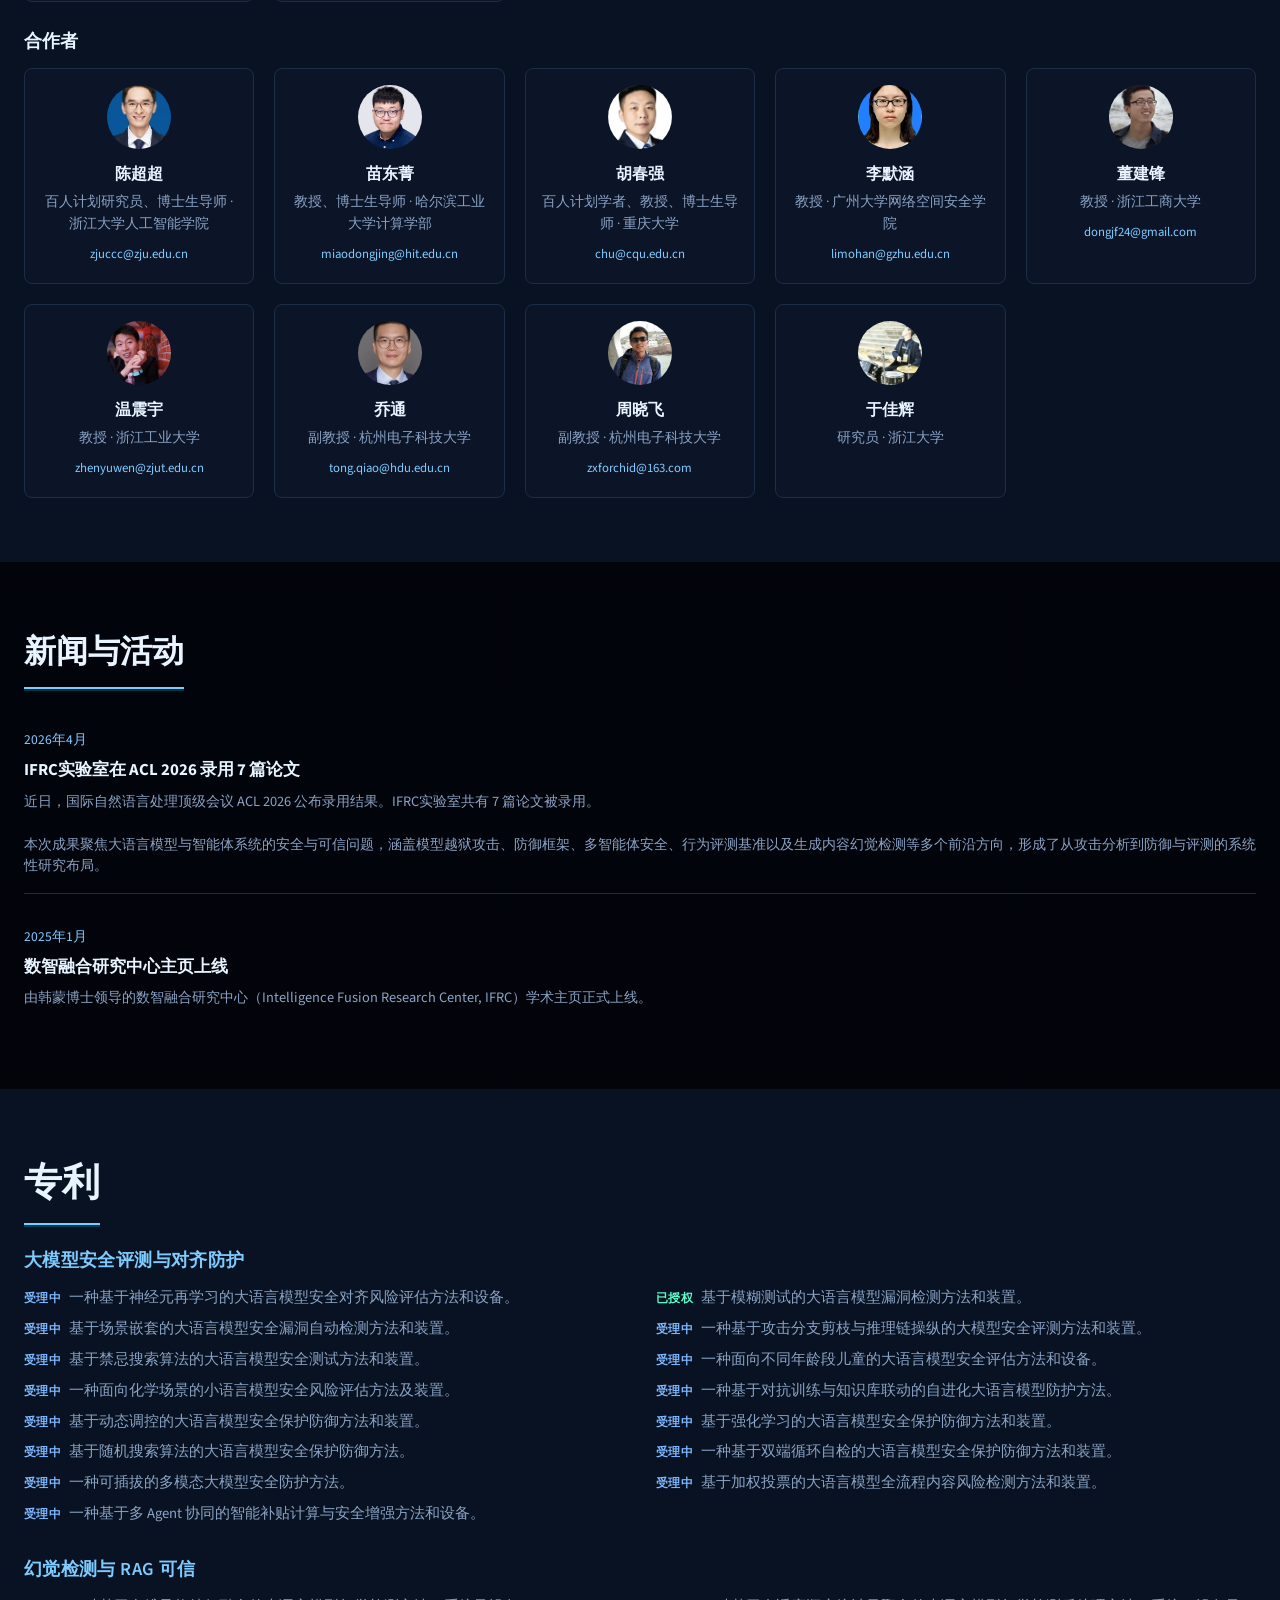
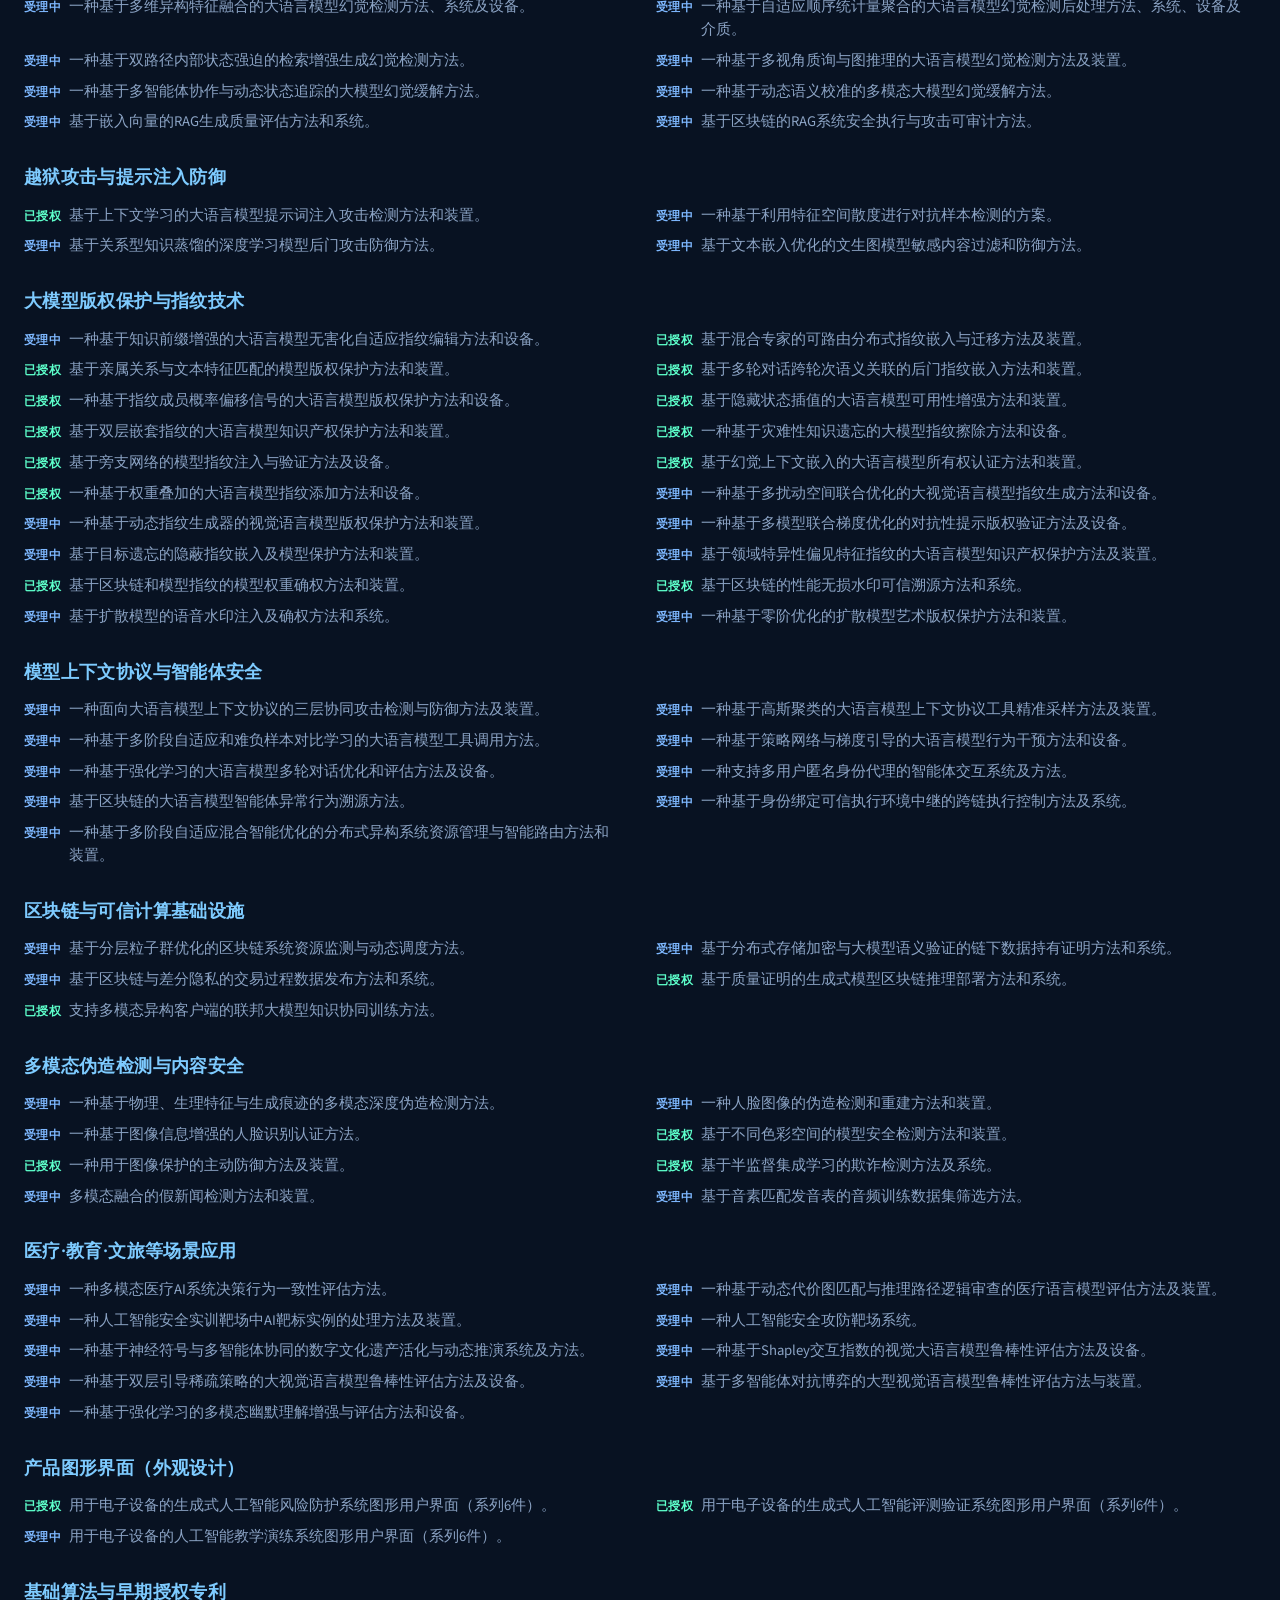
==== commit 8b848145: "Illustrate research directions with cited paper method figures" ====
--- a/index.html
+++ b/index.html
@@ -5,7 +5,7 @@
   <meta name="description" content="IFRC 围绕大模型与智能体安全及可信治理，研究模型来源验证、可靠生成与交互执行安全。">
   <meta name="viewport" content="width=device-width, initial-scale=1.0, viewport-fit=cover">
   <title>Intelligence Fusion Research Center</title>
-  <link rel="stylesheet" href="styles.css?v=20261030c">
+  <link rel="stylesheet" href="styles.css?v=20261030-figures">
   <link rel="preconnect" href="https://fonts.googleapis.com">
   <link rel="preconnect" href="https://fonts.gstatic.com" crossorigin>
   <link href="https://fonts.googleapis.com/css2?family=Source+Sans+3:wght@400;500;600;700&display=swap" rel="stylesheet">
@@ -153,6 +153,11 @@
     <section id="join" class="section"><div class="container join-panel"><h2 id="join-title"></h2><p id="join-copy"></p><div class="join-links"><a class="btn btn-primary" id="join-contact" href="mailto:contact@zju-if.com"></a><a class="btn" id="join-recruit" href="mailto:recruit@zju-if.com"></a></div></div></section>
 
     <!-- Lightbox for image viewing -->
+    <dialog id="research-figure-dialog" class="research-figure-dialog" aria-labelledby="research-figure-dialog-title">
+      <div class="research-figure-toolbar"><h2 id="research-figure-dialog-title"></h2><button id="research-figure-close" type="button" aria-label="关闭大图">×</button></div>
+      <div class="research-figure-full-wrap"><img id="research-figure-full" alt=""></div>
+      <div class="research-figure-links"><a id="research-figure-source" target="_blank" rel="noopener"></a><a id="research-figure-original" target="_blank" rel="noopener"></a></div>
+    </dialog>
     <div class="lightbox" id="lightbox">
       <span class="lightbox-close" id="lightbox-close">&times;</span>
       <img id="lightbox-img" src="" alt="Gallery image">
@@ -196,8 +201,8 @@
   <script src="content.js?v=20261030-avatars"></script>
   <script src="papers.js?v=20261030c"></script>
   <script src="patents-data.js?v=20261030c"></script>
-  <script src="research-content.js?v=20261030c"></script>
-  <script src="script.js?v=20261030c"></script>
+  <script src="research-content.js?v=20261030-figures"></script>
+  <script src="script.js?v=20261030-figures"></script>
   <script async src="https://busuanzi.ibruce.info/busuanzi/2.3/busuanzi.pure.mini.js"></script>
 </body>
 </html>
--- a/styles.css
+++ b/styles.css
@@ -3096,14 +3096,24 @@
 #research .research-card h3 { min-height:3em; margin:12px 0 20px; }
 #research .research-card .research-question { min-height:0; margin:0 0 16px; }
 #research .research-card .research-problem { margin:0 0 24px; }
-.research-current { border-top:1px solid var(--color-border); padding-top:20px; margin-top:auto; }
-.research-current h4,.research-next h4 { margin:0 0 12px; font-size:.95rem; color:var(--color-accent); }
-.research-current ul { padding-left:1.2em; margin:0; color:#b8cbe0; }
-.research-current li { padding-left:4px; margin-bottom:12px; line-height:1.85; font-size:.97rem; }
-.research-current li::marker { color:var(--color-accent); }
-.research-next { border-left:2px solid #bca67f; padding:4px 0 4px 16px; margin:24px 0; }
-.research-next h4 { color:#ddc290; }
-.research-next p { font-size:.97rem; margin:0; }
+.research-figure { margin:auto 0 24px; padding-top:12px; }
+.research-figure-button { display:block; width:100%; padding:12px; border:1px solid #b9cee1; border-radius:8px; background:#fff; cursor:zoom-in; font:inherit; transition:border-color .15s,box-shadow .15s; }
+.research-figure-button:hover { border-color:var(--color-cyan); box-shadow:0 0 0 2px rgba(126,203,255,.2); }
+.research-figure-button img { display:block; width:100%; height:220px; object-fit:contain; }
+.research-figure-hint { display:flex; align-items:center; justify-content:space-between; gap:8px; padding-top:12px; margin-top:10px; border-top:1px solid #e5eaf0; color:#36516b; font-size:.78rem; line-height:1.5; }
+.research-figure-hint > span { font-size:1.2rem; }
+.research-figure figcaption { display:grid; gap:6px; margin-top:14px; line-height:1.6; }
+.research-figure figcaption strong { color:#d9e8f7; font-weight:500; font-size:.92rem; }
+.research-figure figcaption a { font-size:.82rem; }
+.research-figure-dialog { width:min(1320px,calc(100vw - 32px)); max-width:none; max-height:calc(100dvh - 32px); padding:0; color:var(--color-text); background:#0b1526; border:1px solid #476181; border-radius:12px; overflow:auto; }
+.research-figure-dialog::backdrop { background:rgba(0,5,15,.86); }
+.research-figure-toolbar { display:flex; align-items:center; justify-content:space-between; gap:16px; padding:16px 20px; }
+.research-figure-toolbar h2 { margin:0; font-size:1.12rem; line-height:1.5; }
+.research-figure-toolbar h2::after { display:none; }
+#research-figure-close { flex-shrink:0; width:44px; height:44px; color:var(--color-text); background:#1a2a41; border:1px solid #476181; border-radius:8px; font-size:28px; cursor:pointer; }
+.research-figure-full-wrap { padding:12px; background:#fff; }
+.research-figure-full-wrap img { display:block; width:100%; height:auto; max-height:calc(100dvh - 190px); object-fit:contain; }
+.research-figure-links { display:flex; flex-wrap:wrap; gap:16px 28px; padding:16px 20px; font-size:.9rem; }
 #research .research-card > a { margin-top:0; }
 .research-outlook { margin-top:48px; padding:32px; border:1px solid #4c463d; border-radius:12px; background:linear-gradient(120deg,rgba(188,166,127,.08),rgba(188,166,127,.02)); }
 #research .research-outlook .research-eyebrow { color:#ddc290; }
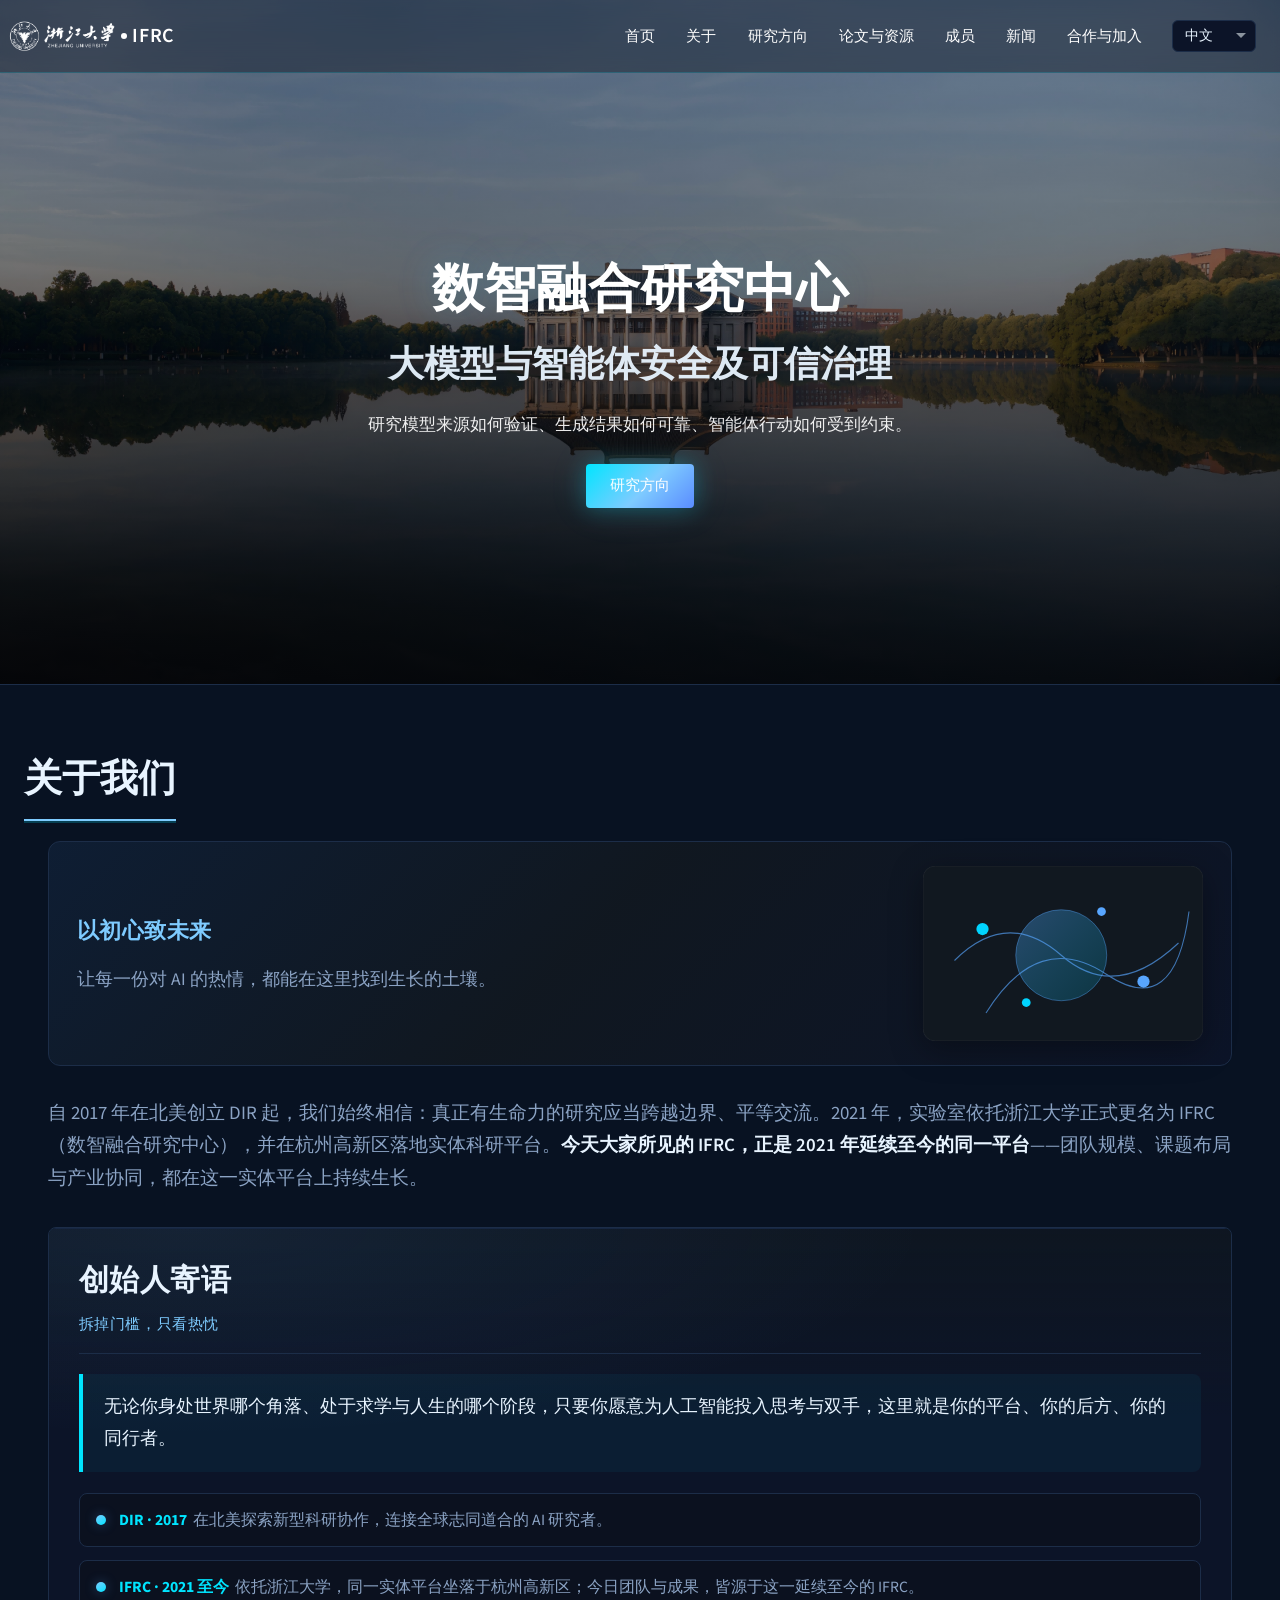
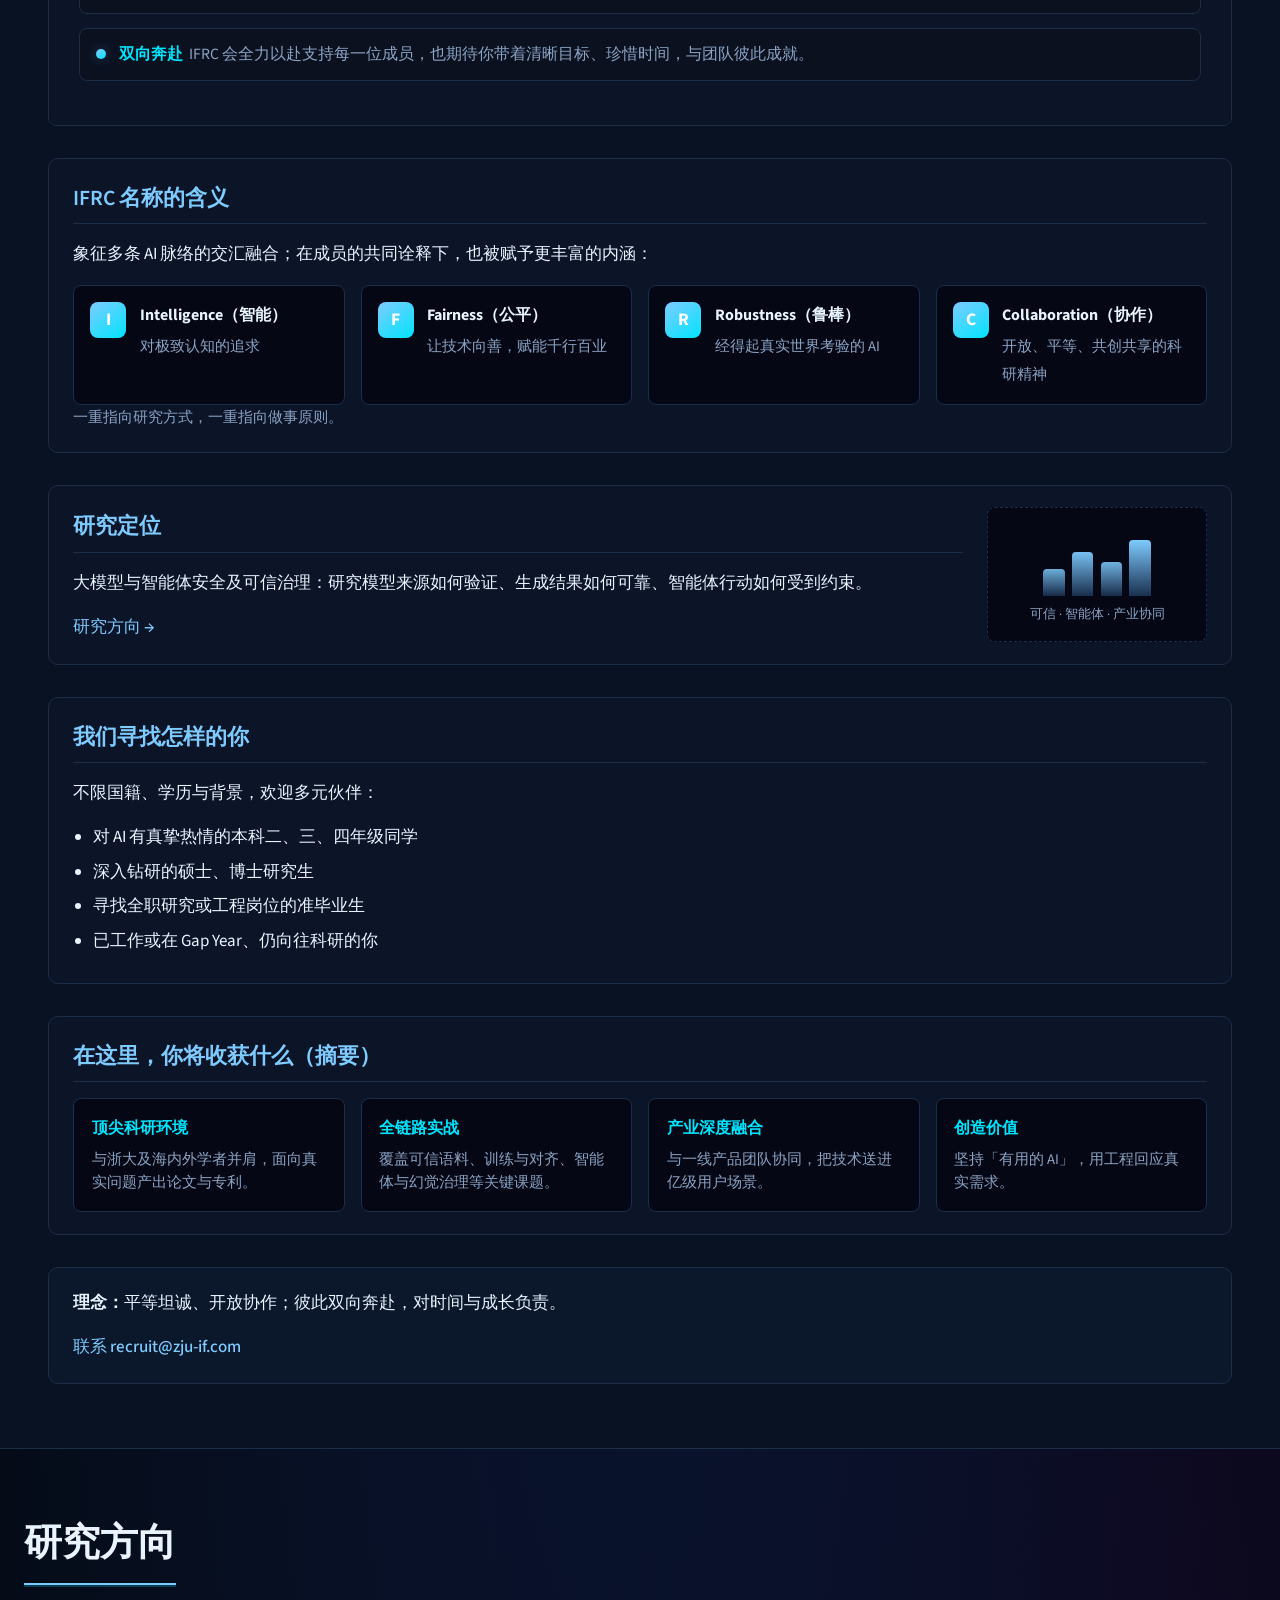
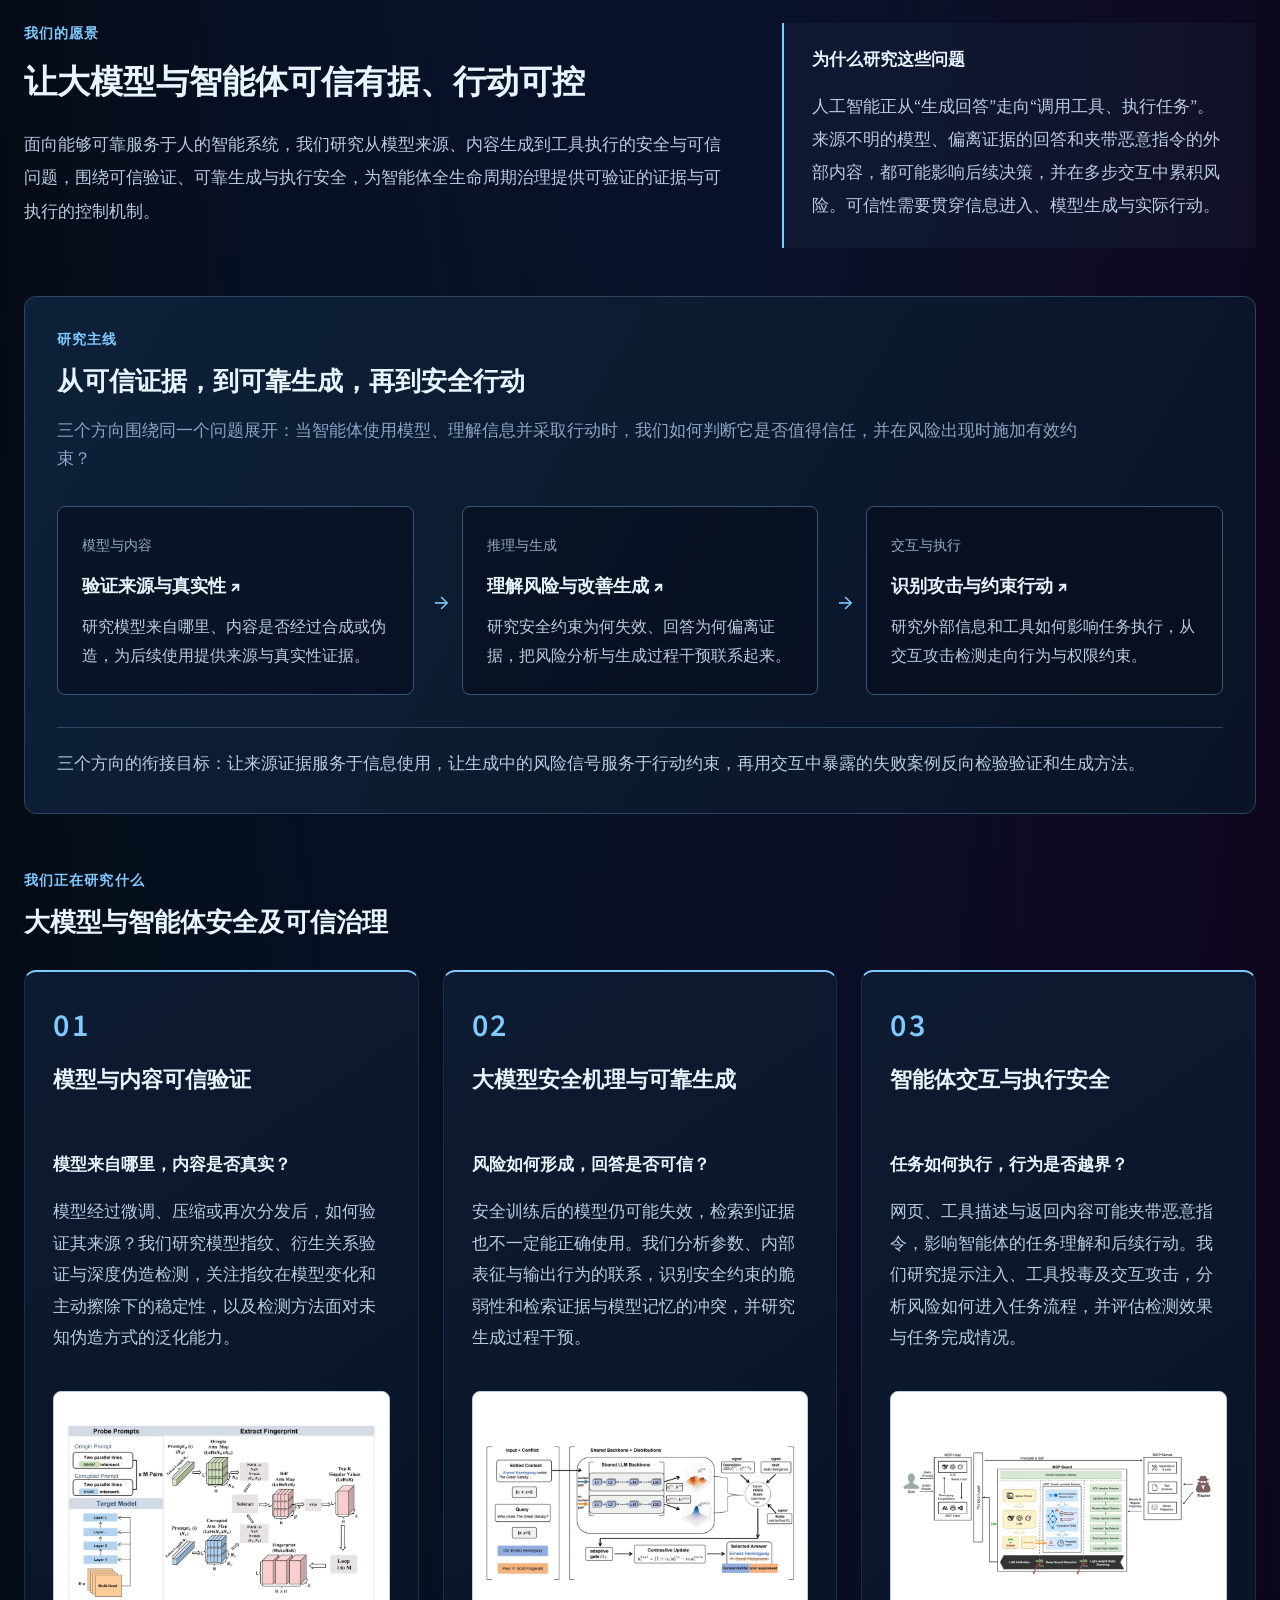
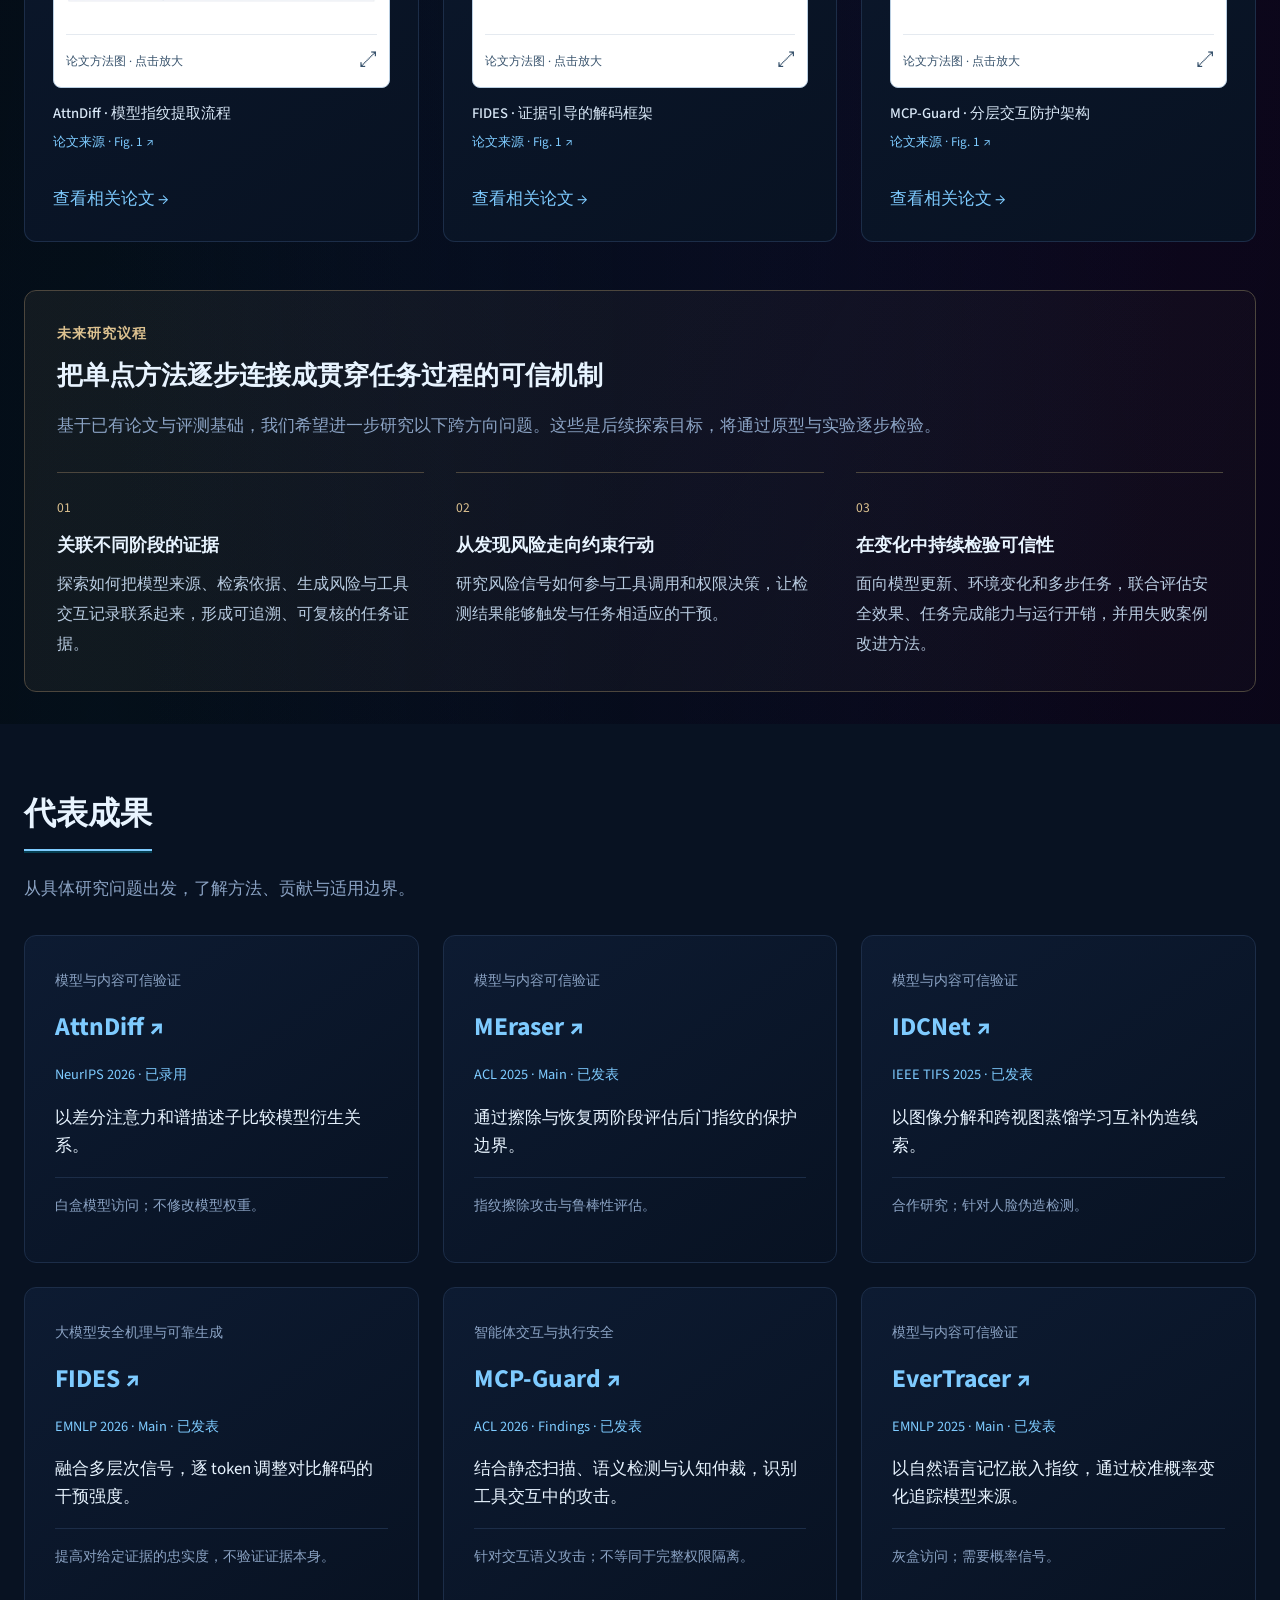
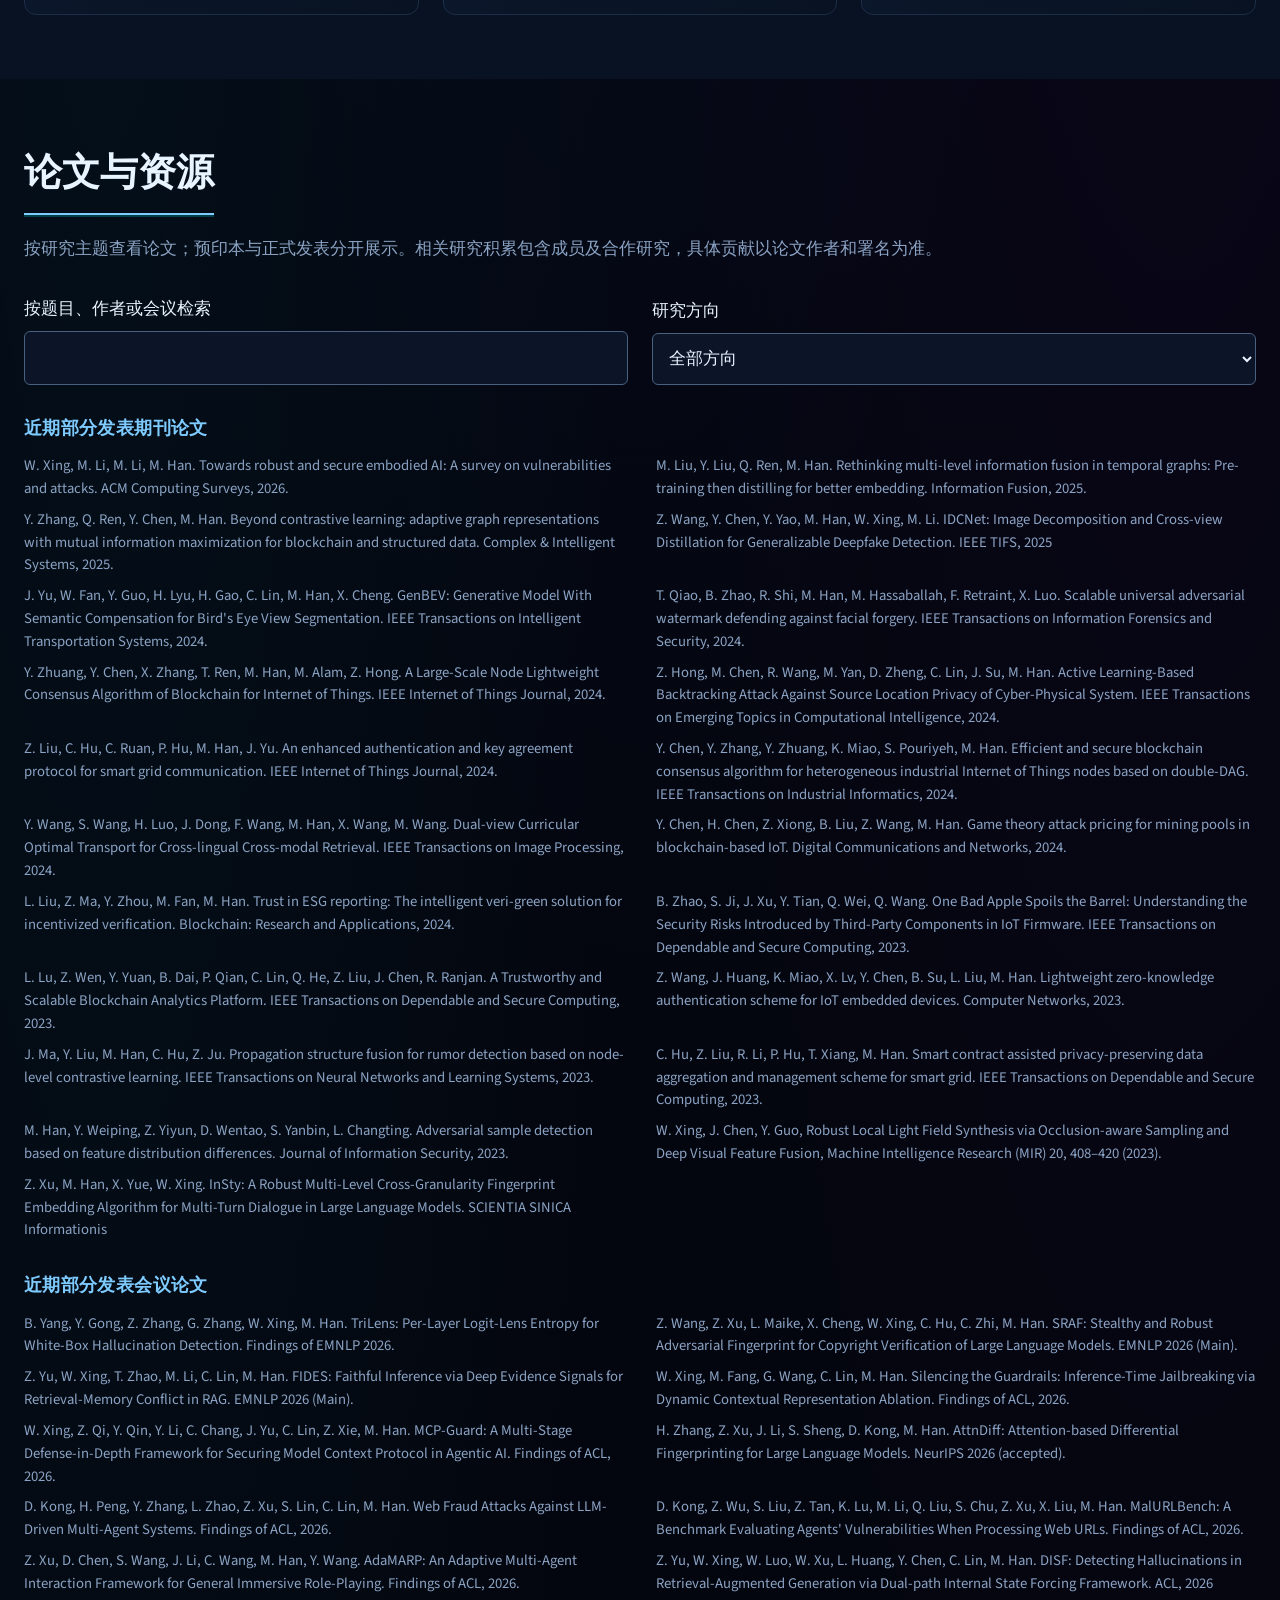
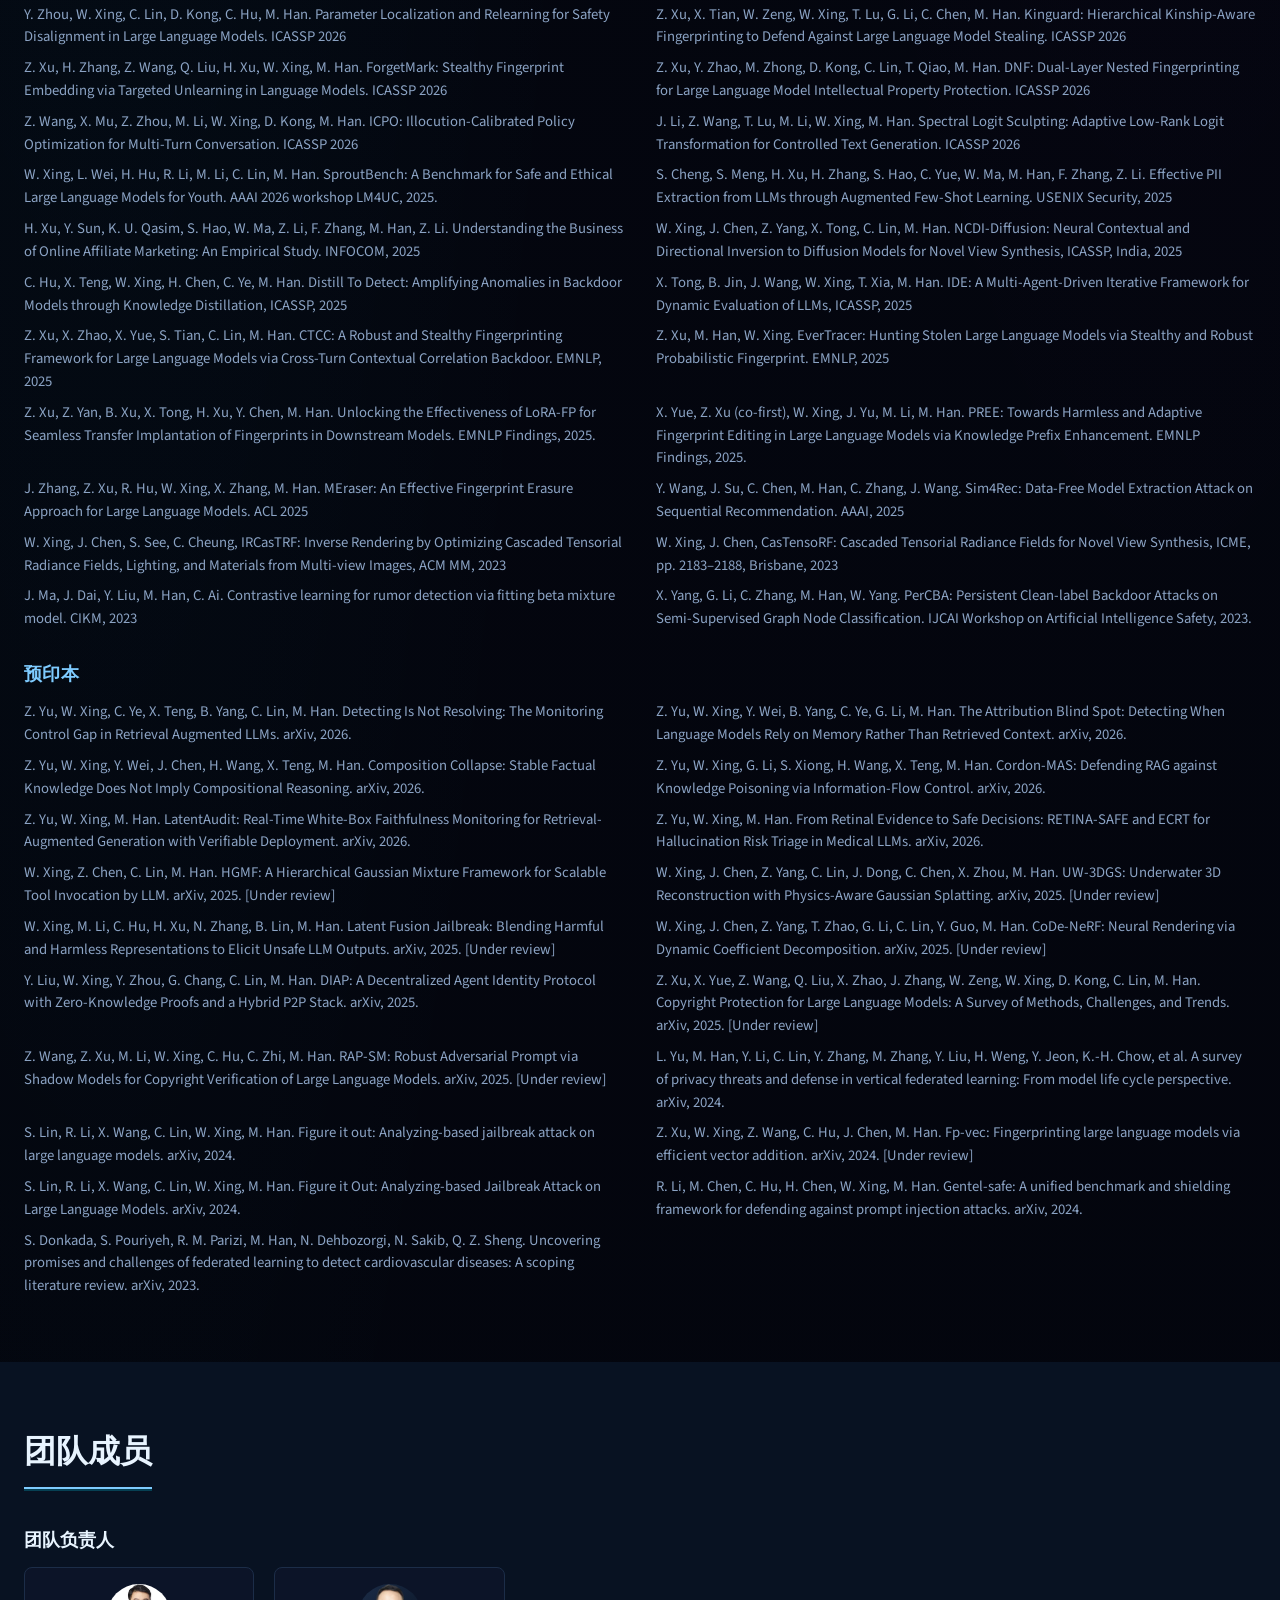
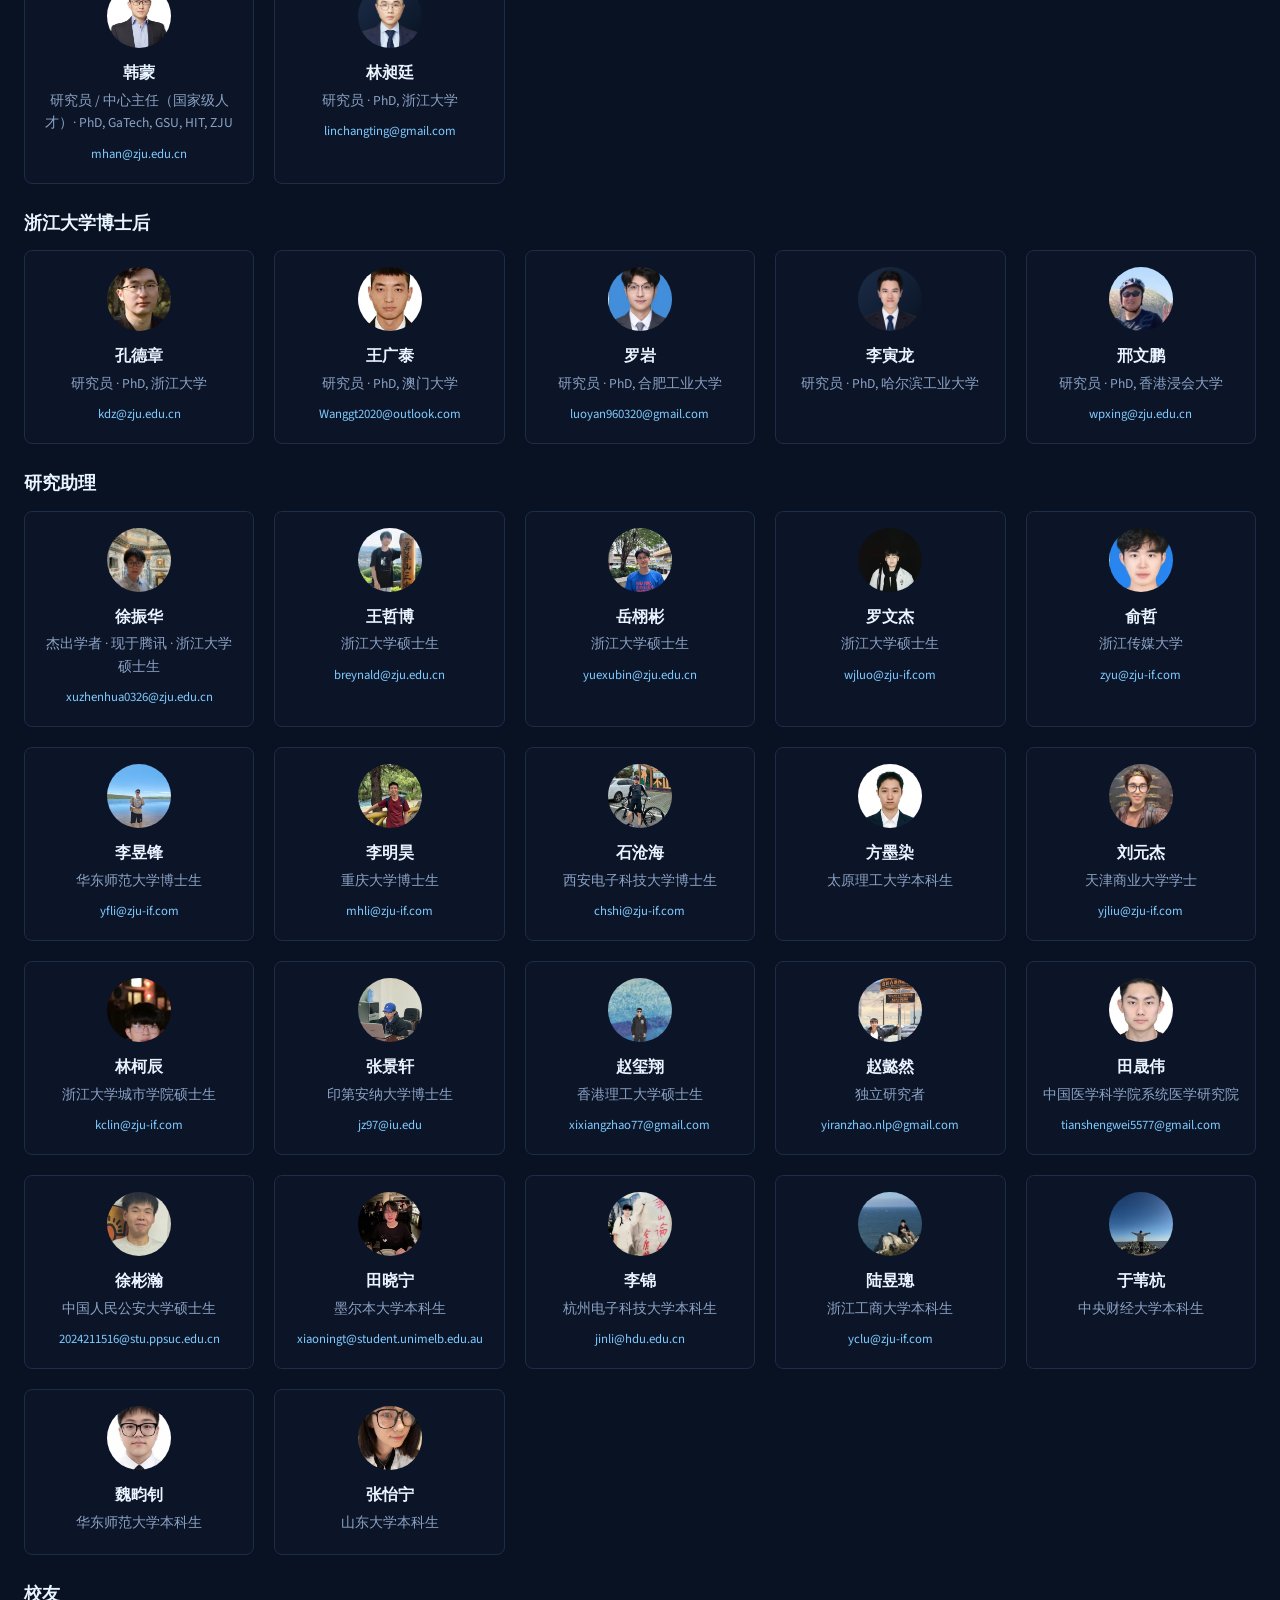
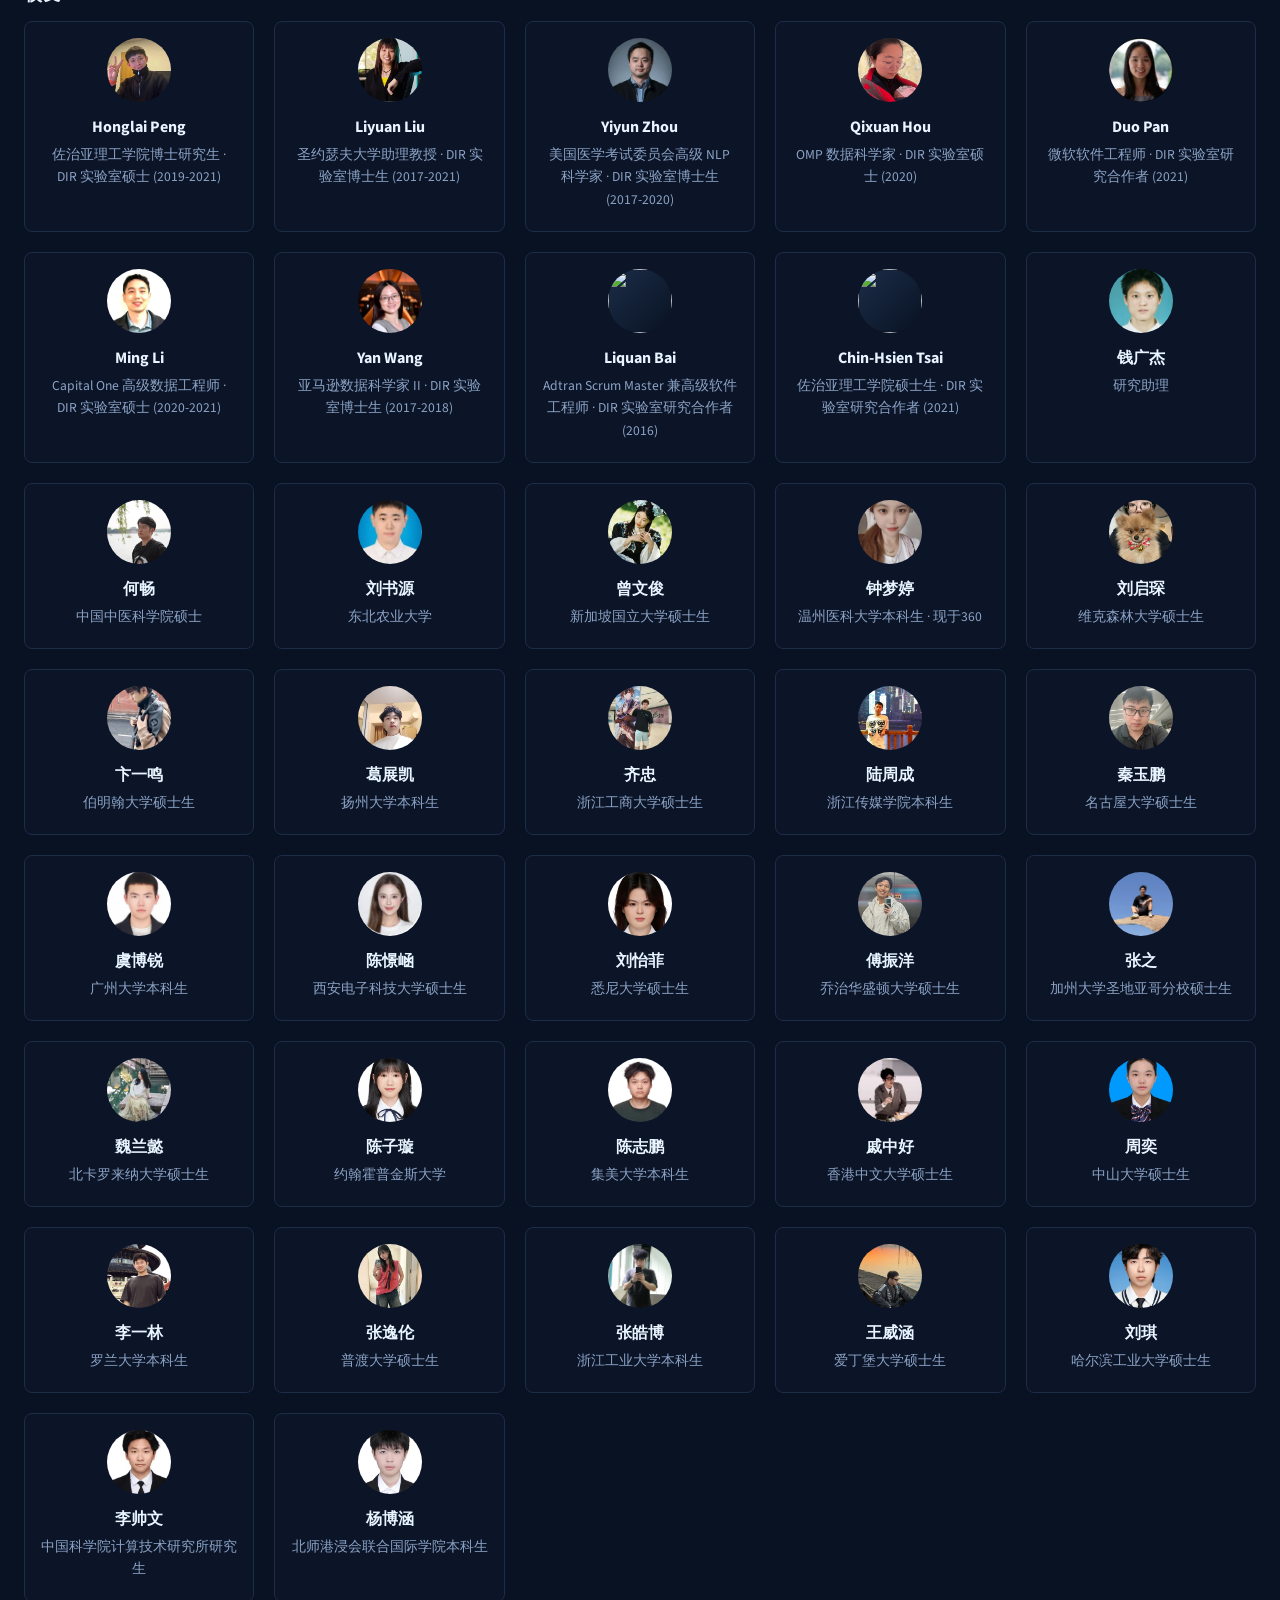
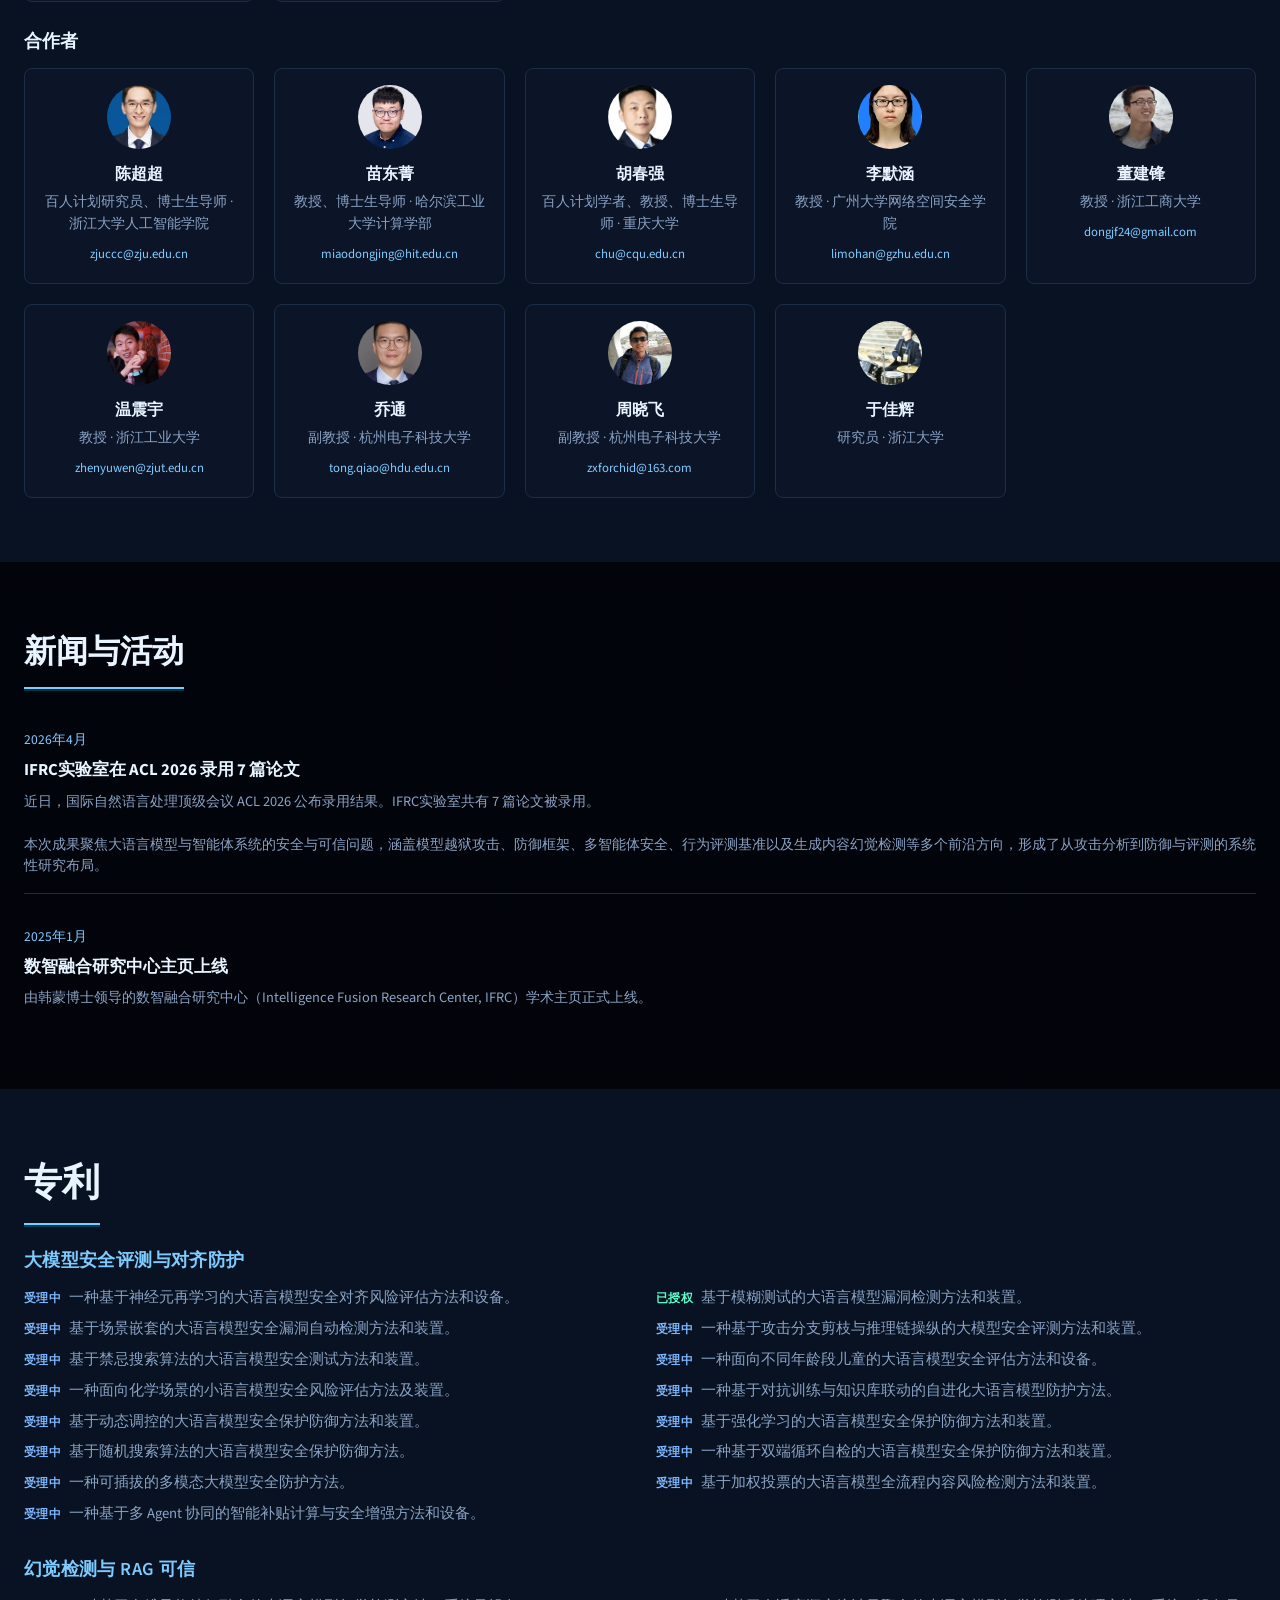
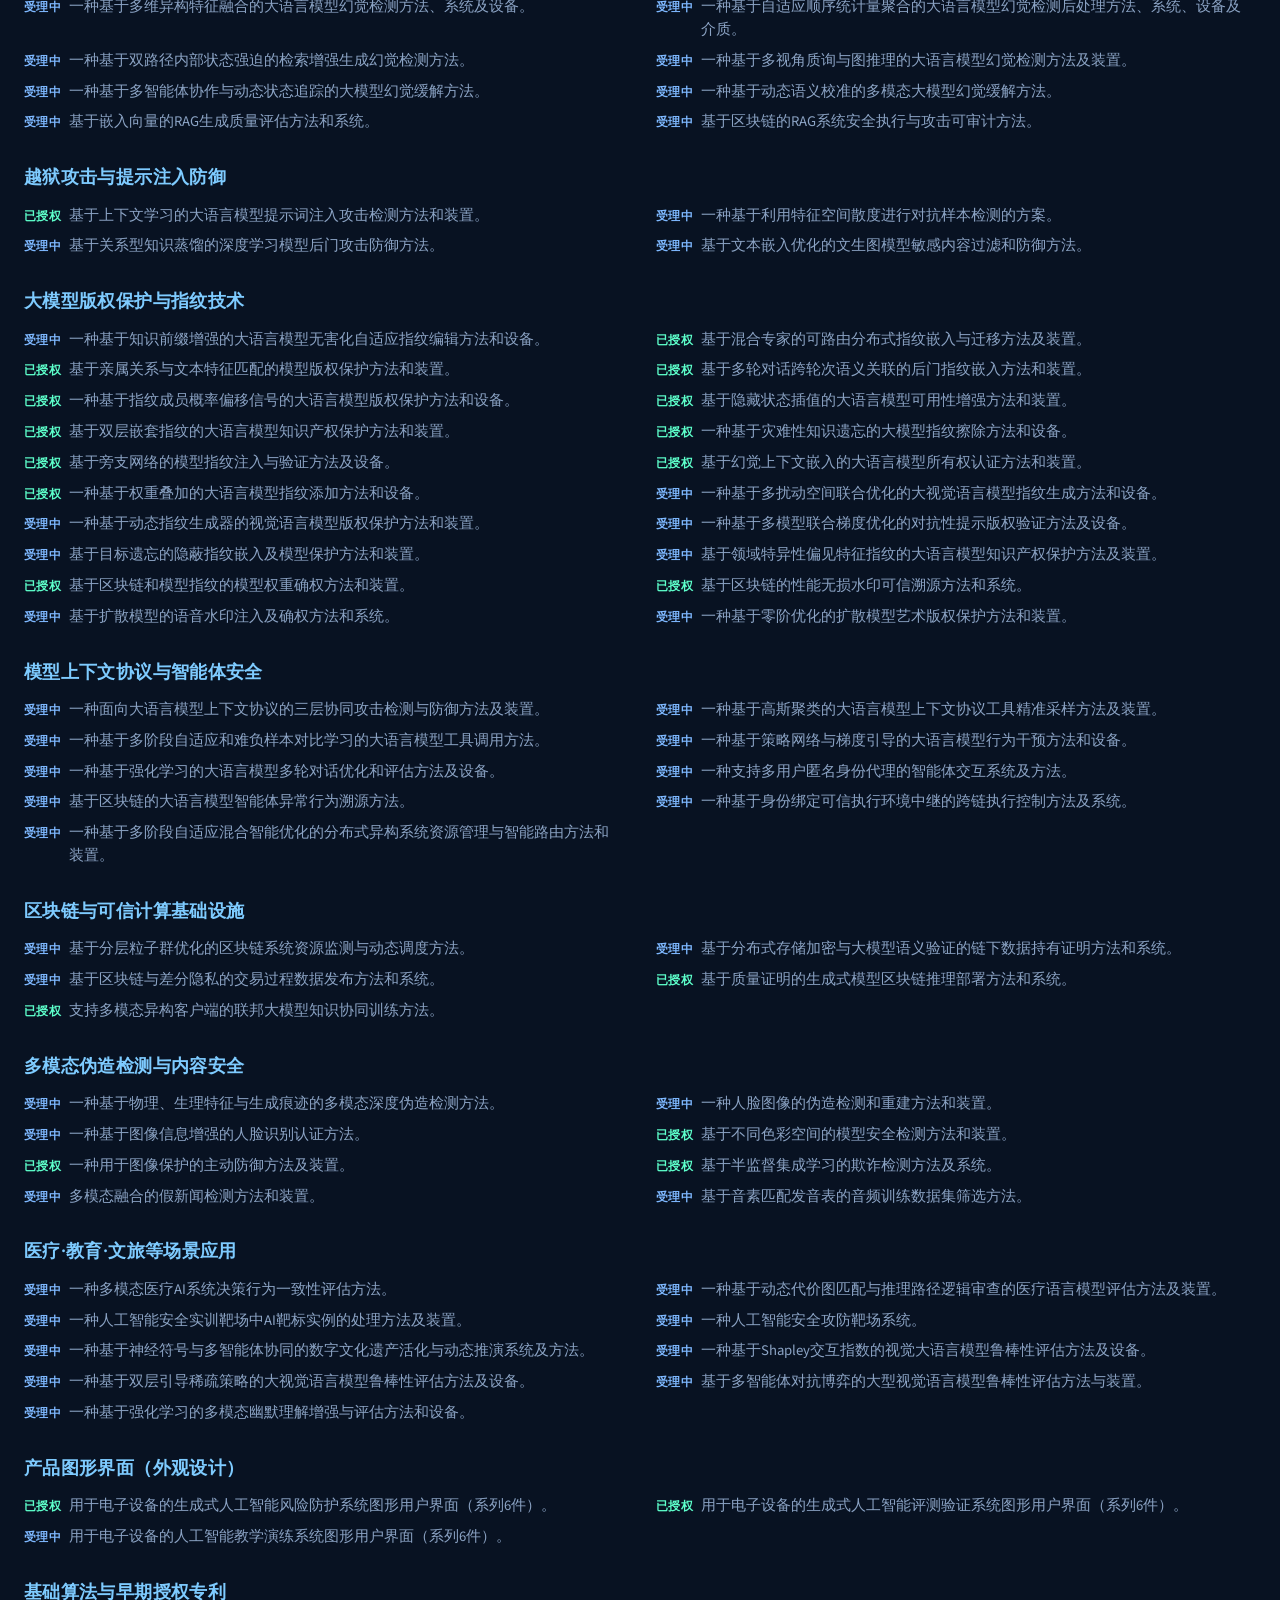
==== commit e4bc1ba1: "Add postdoctoral researcher Yinlong Li after Yan Luo" ====
--- a/index.html
+++ b/index.html
@@ -198,7 +198,7 @@
     </div>
   </footer>
 
-  <script src="content.js?v=20261030-avatars"></script>
+  <script src="content.js?v=20261030-yinlong"></script>
   <script src="papers.js?v=20261030c"></script>
   <script src="patents-data.js?v=20261030c"></script>
   <script src="research-content.js?v=20261030-figures"></script>
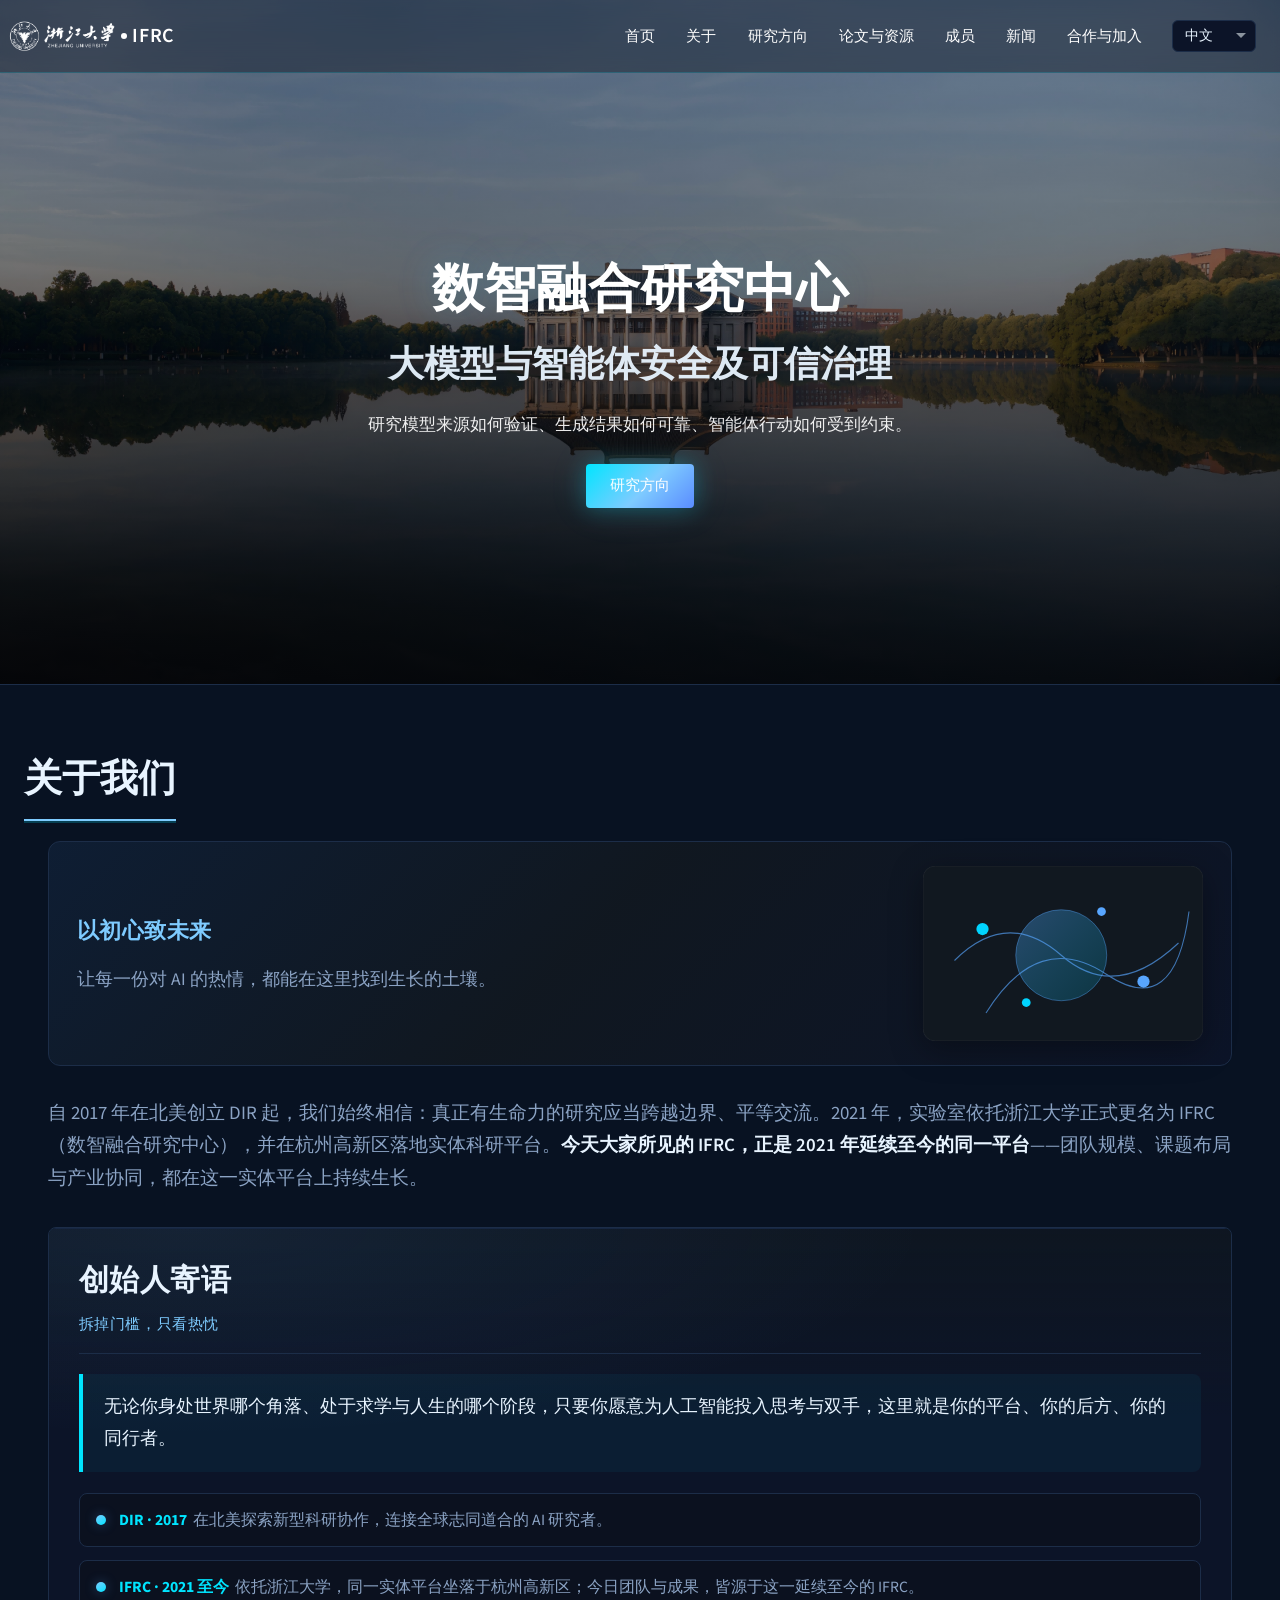
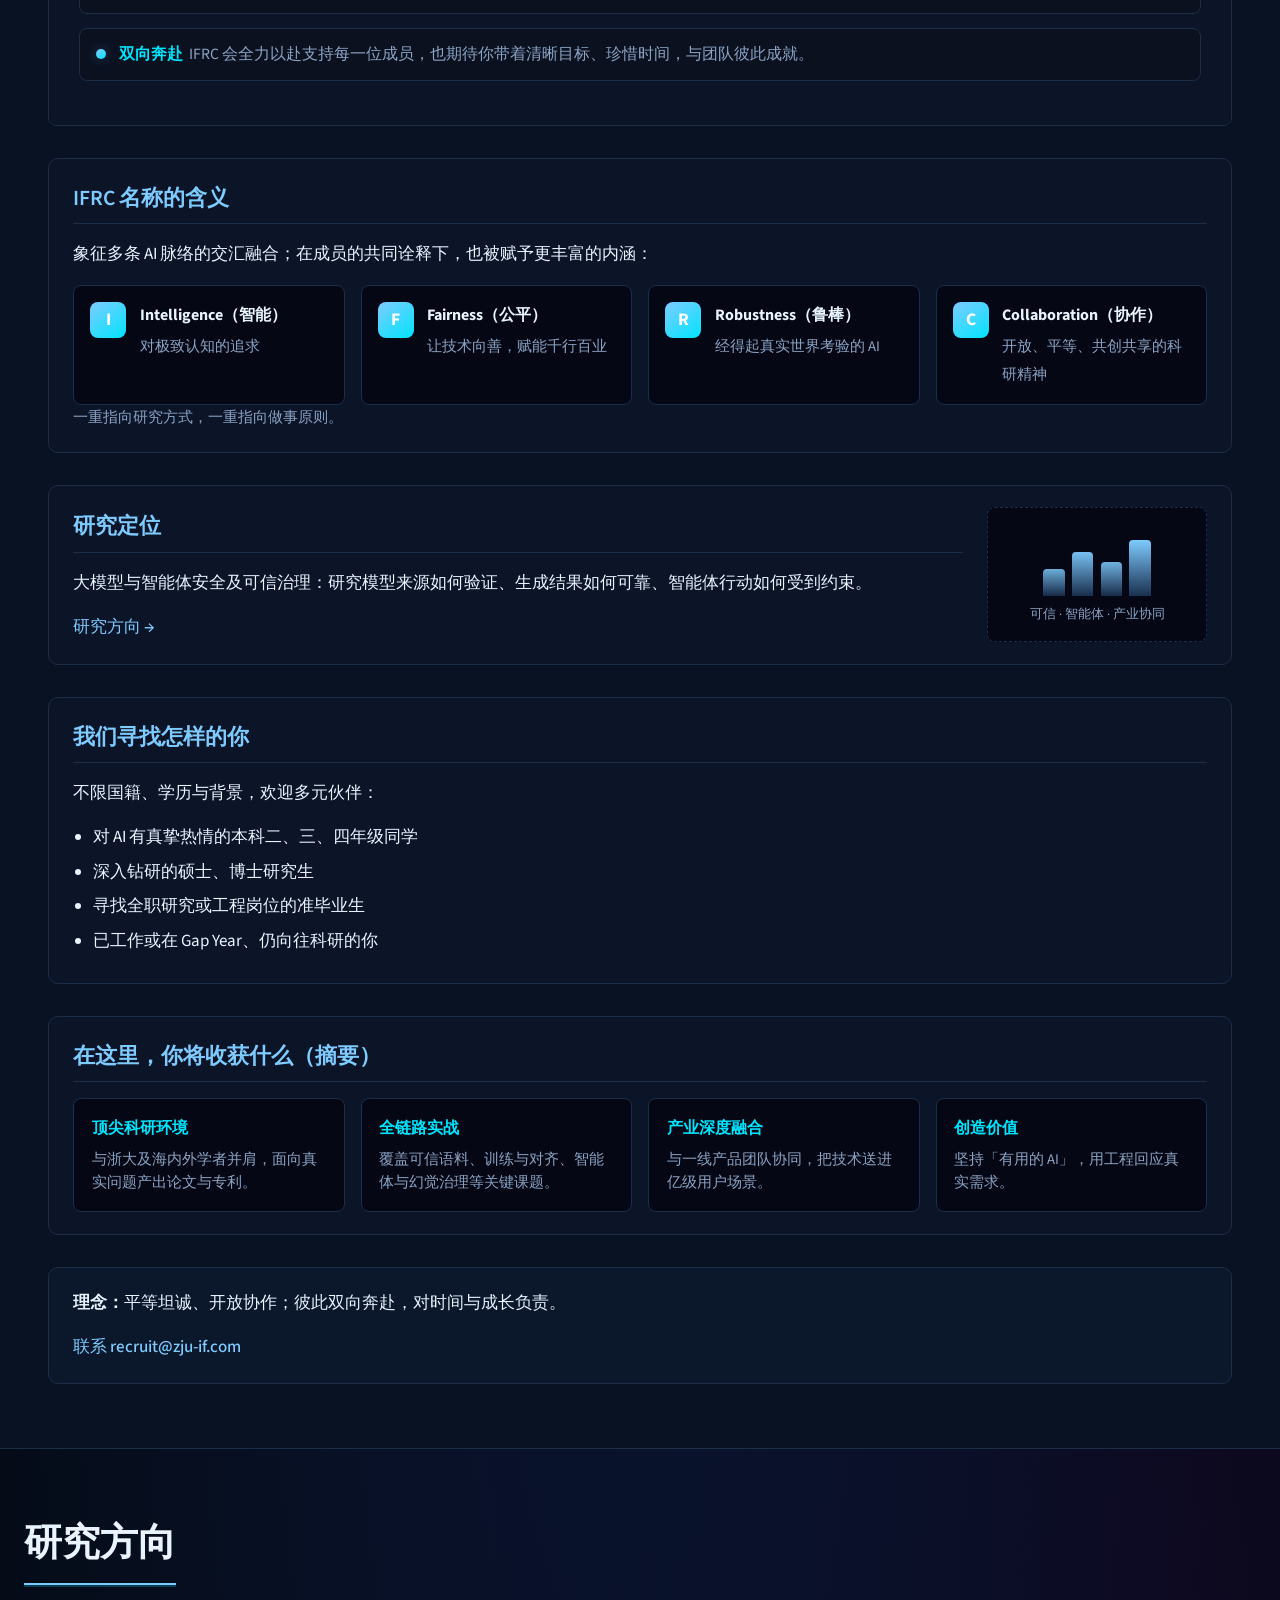
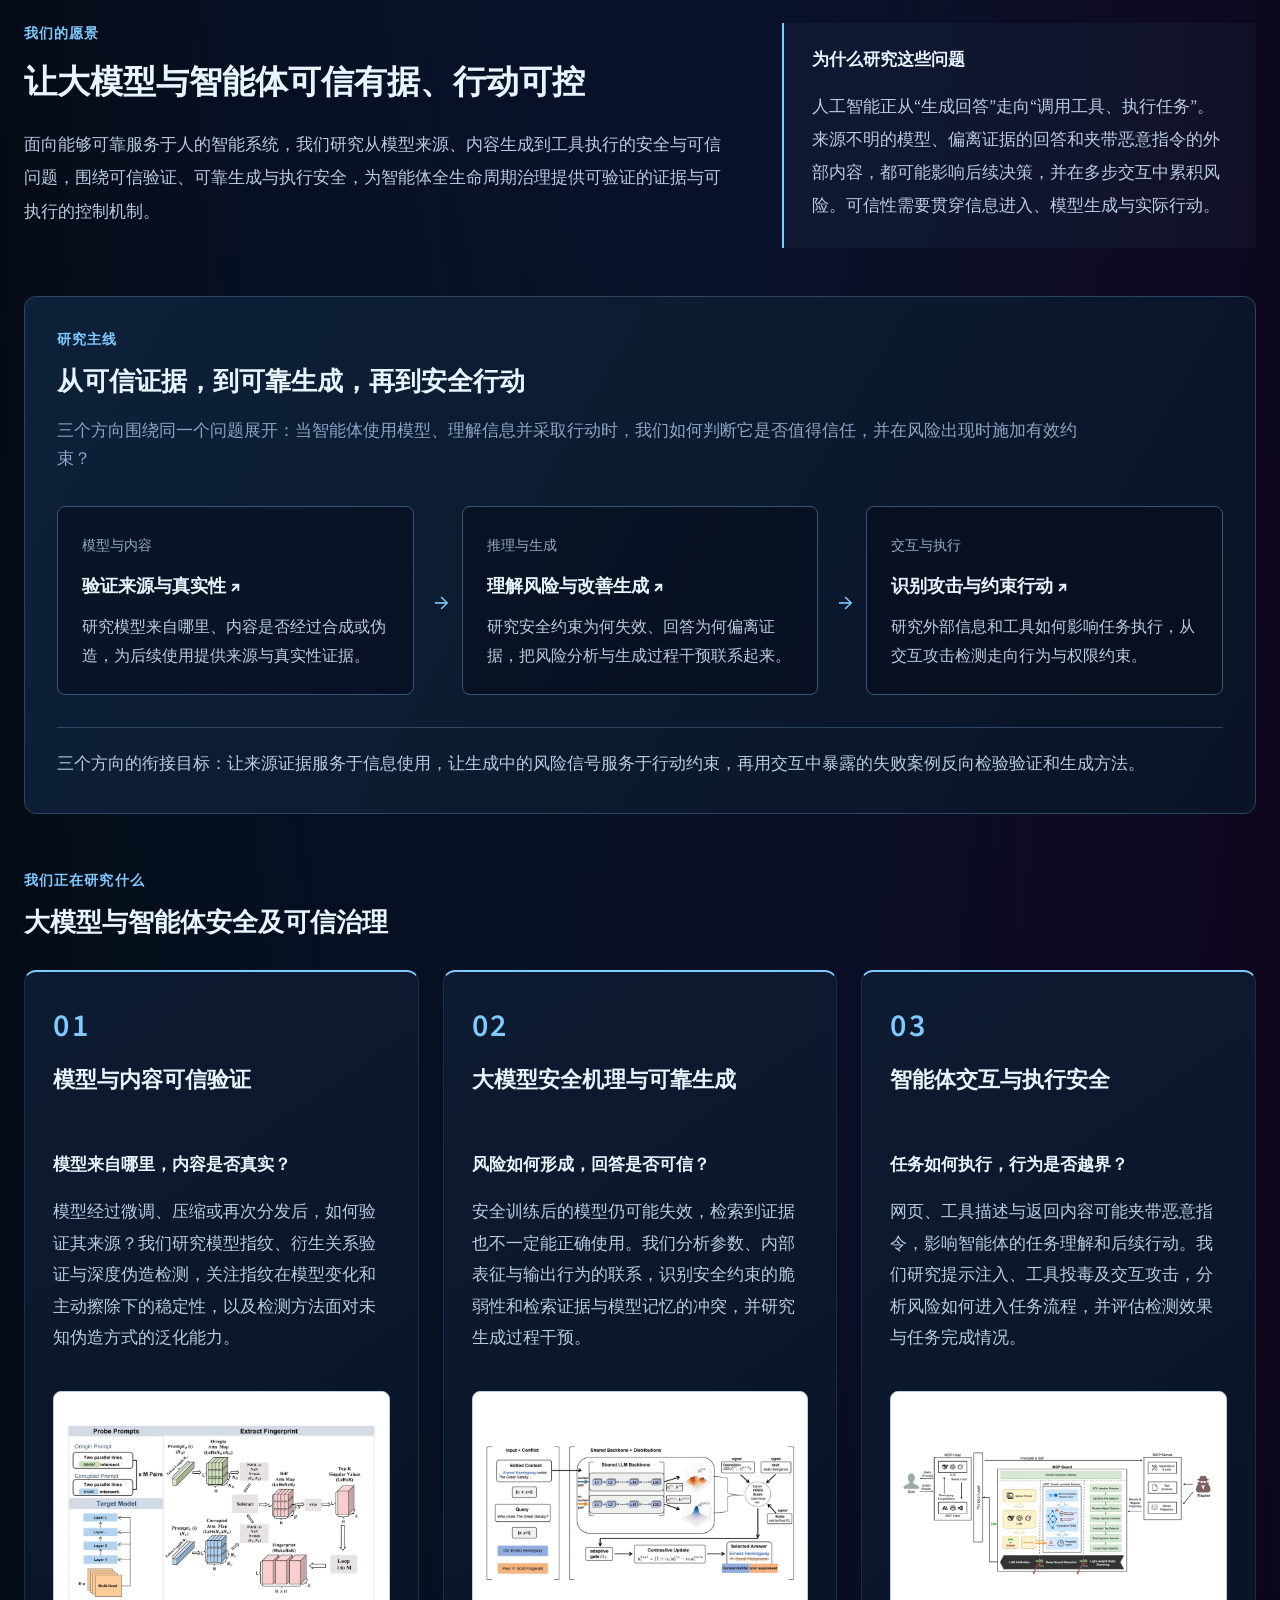
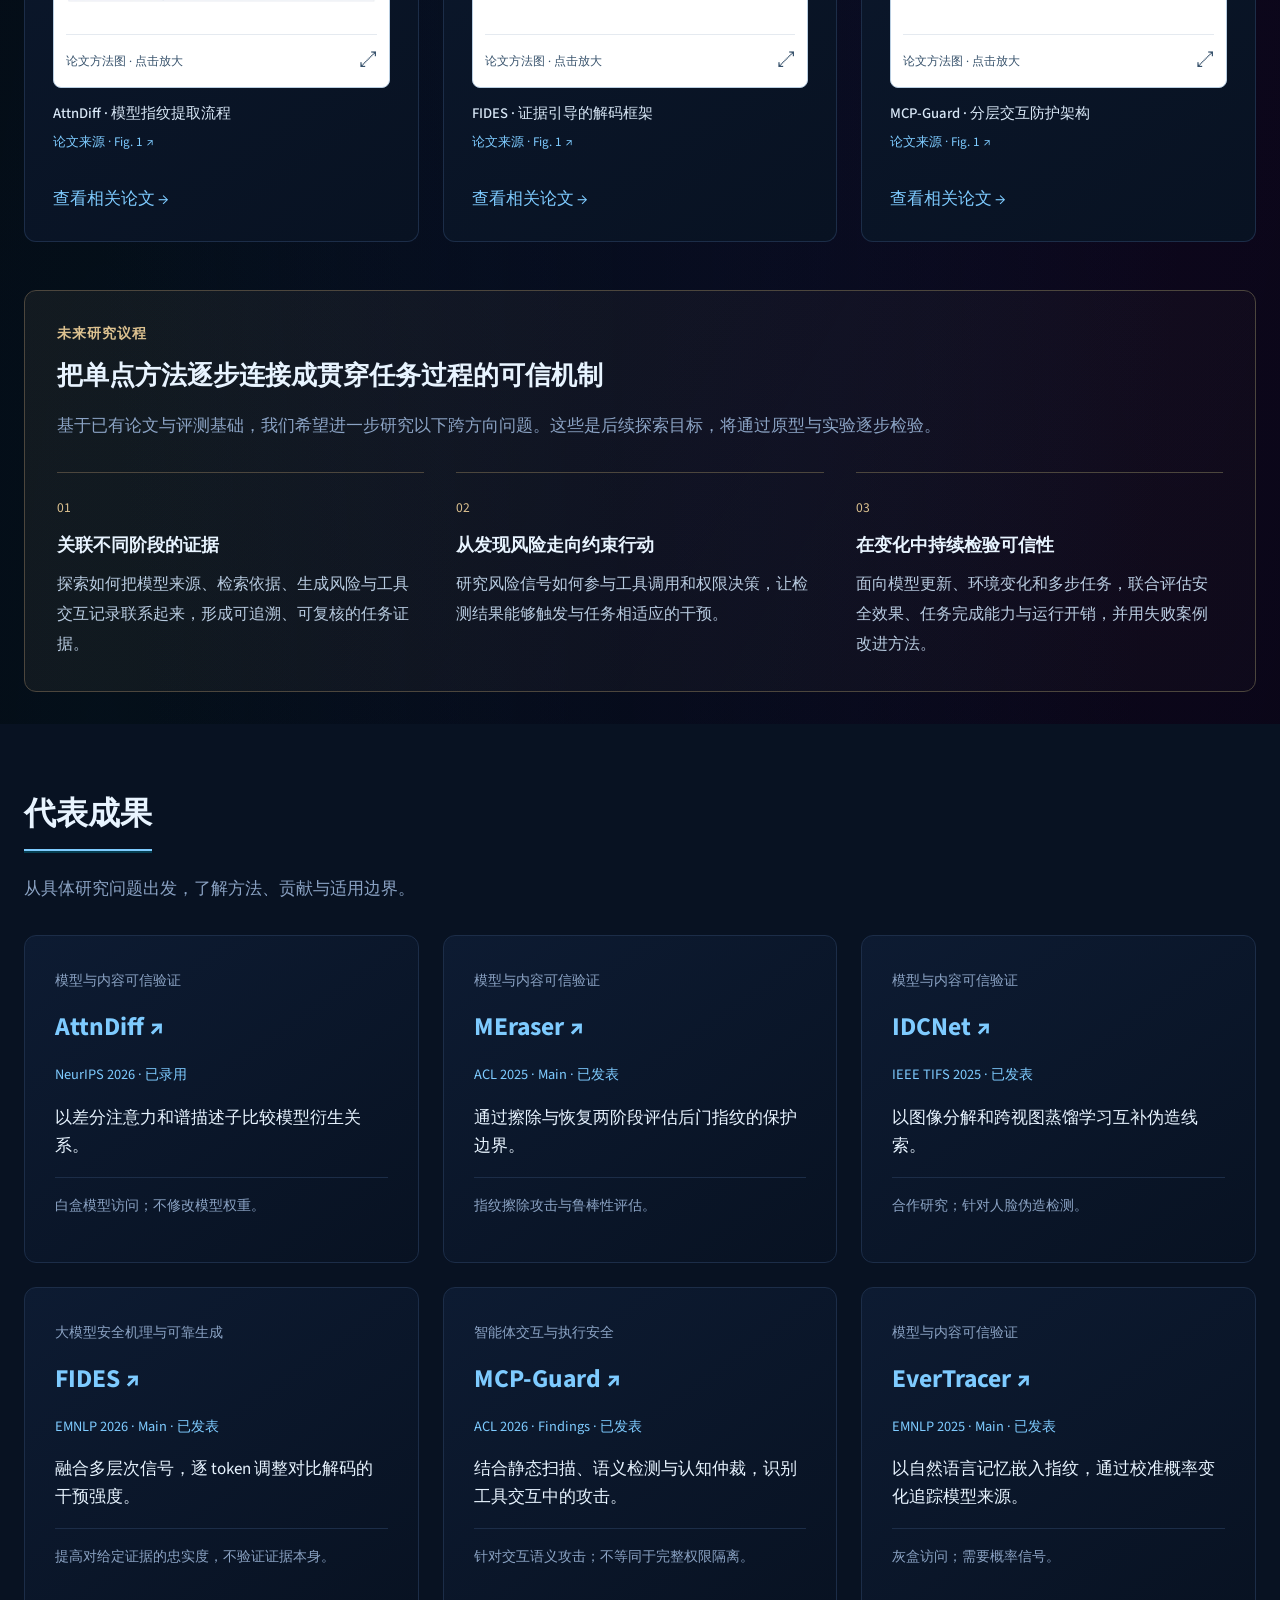
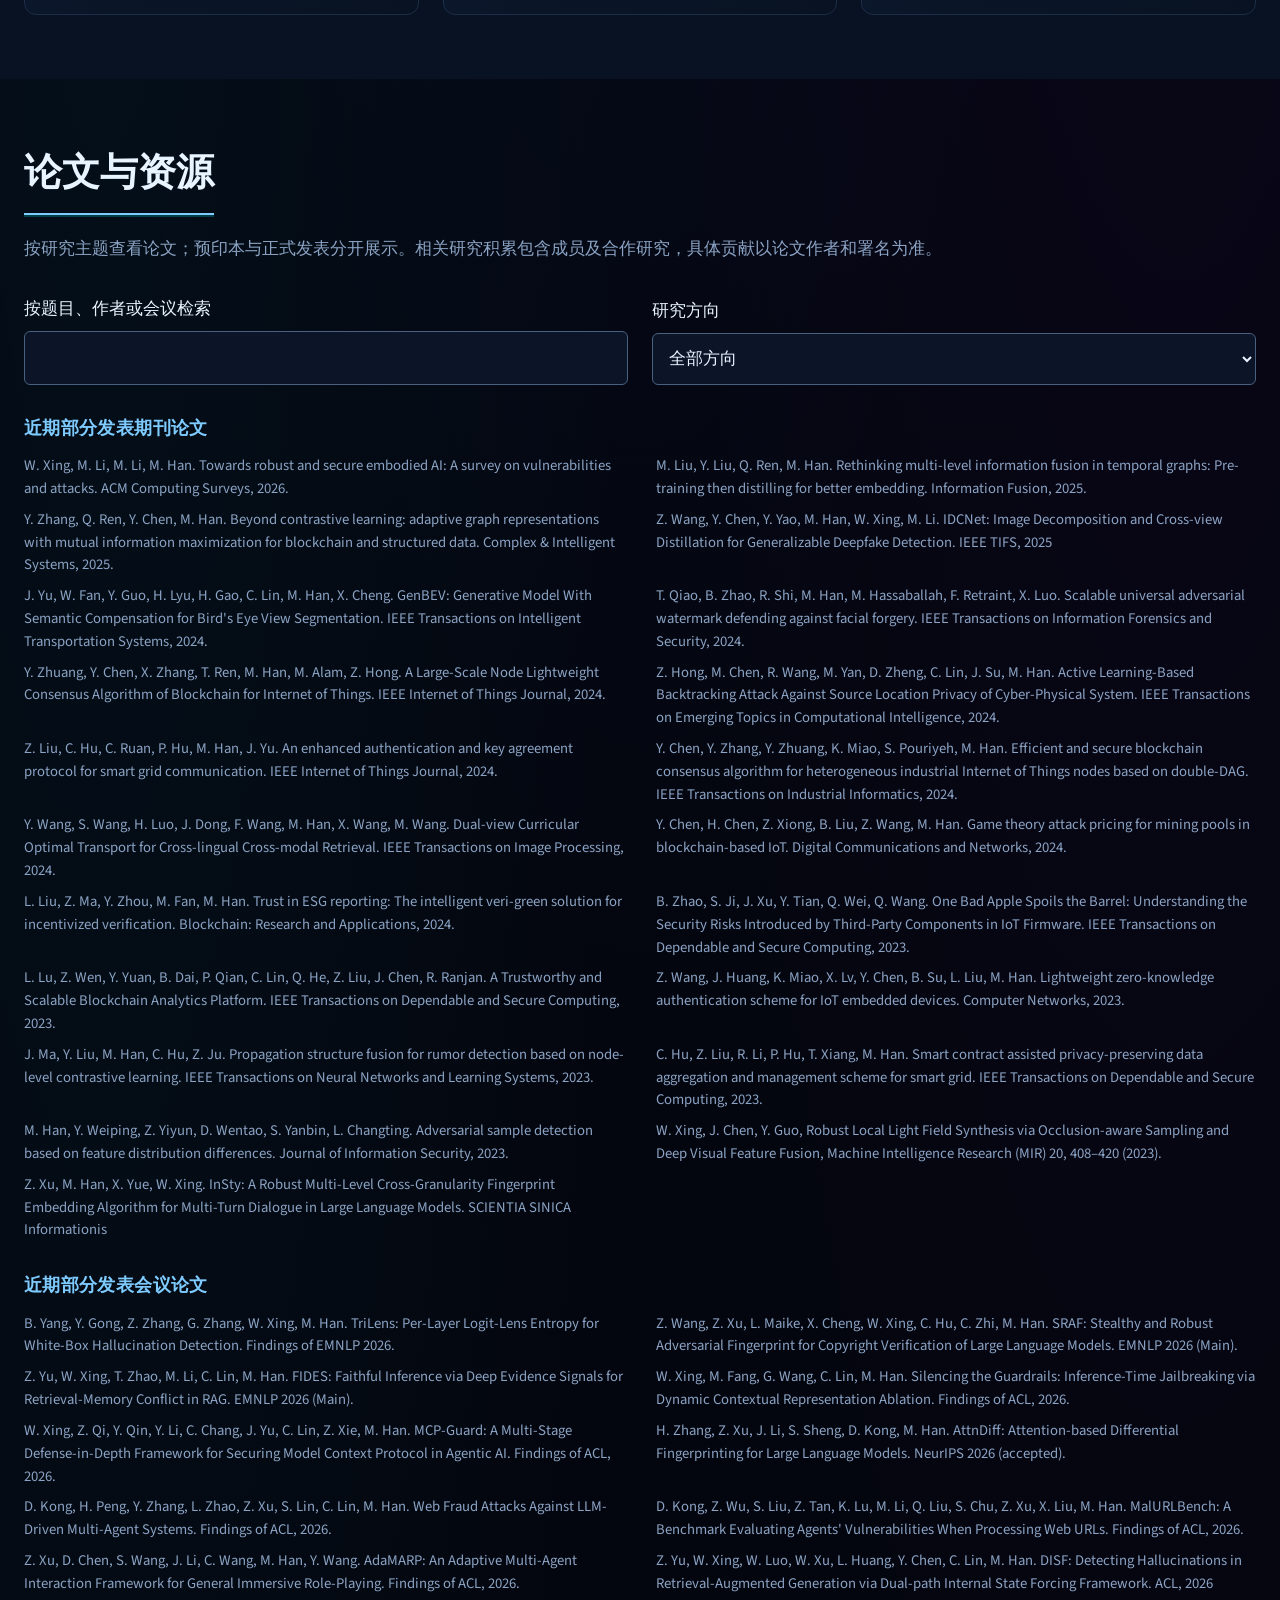
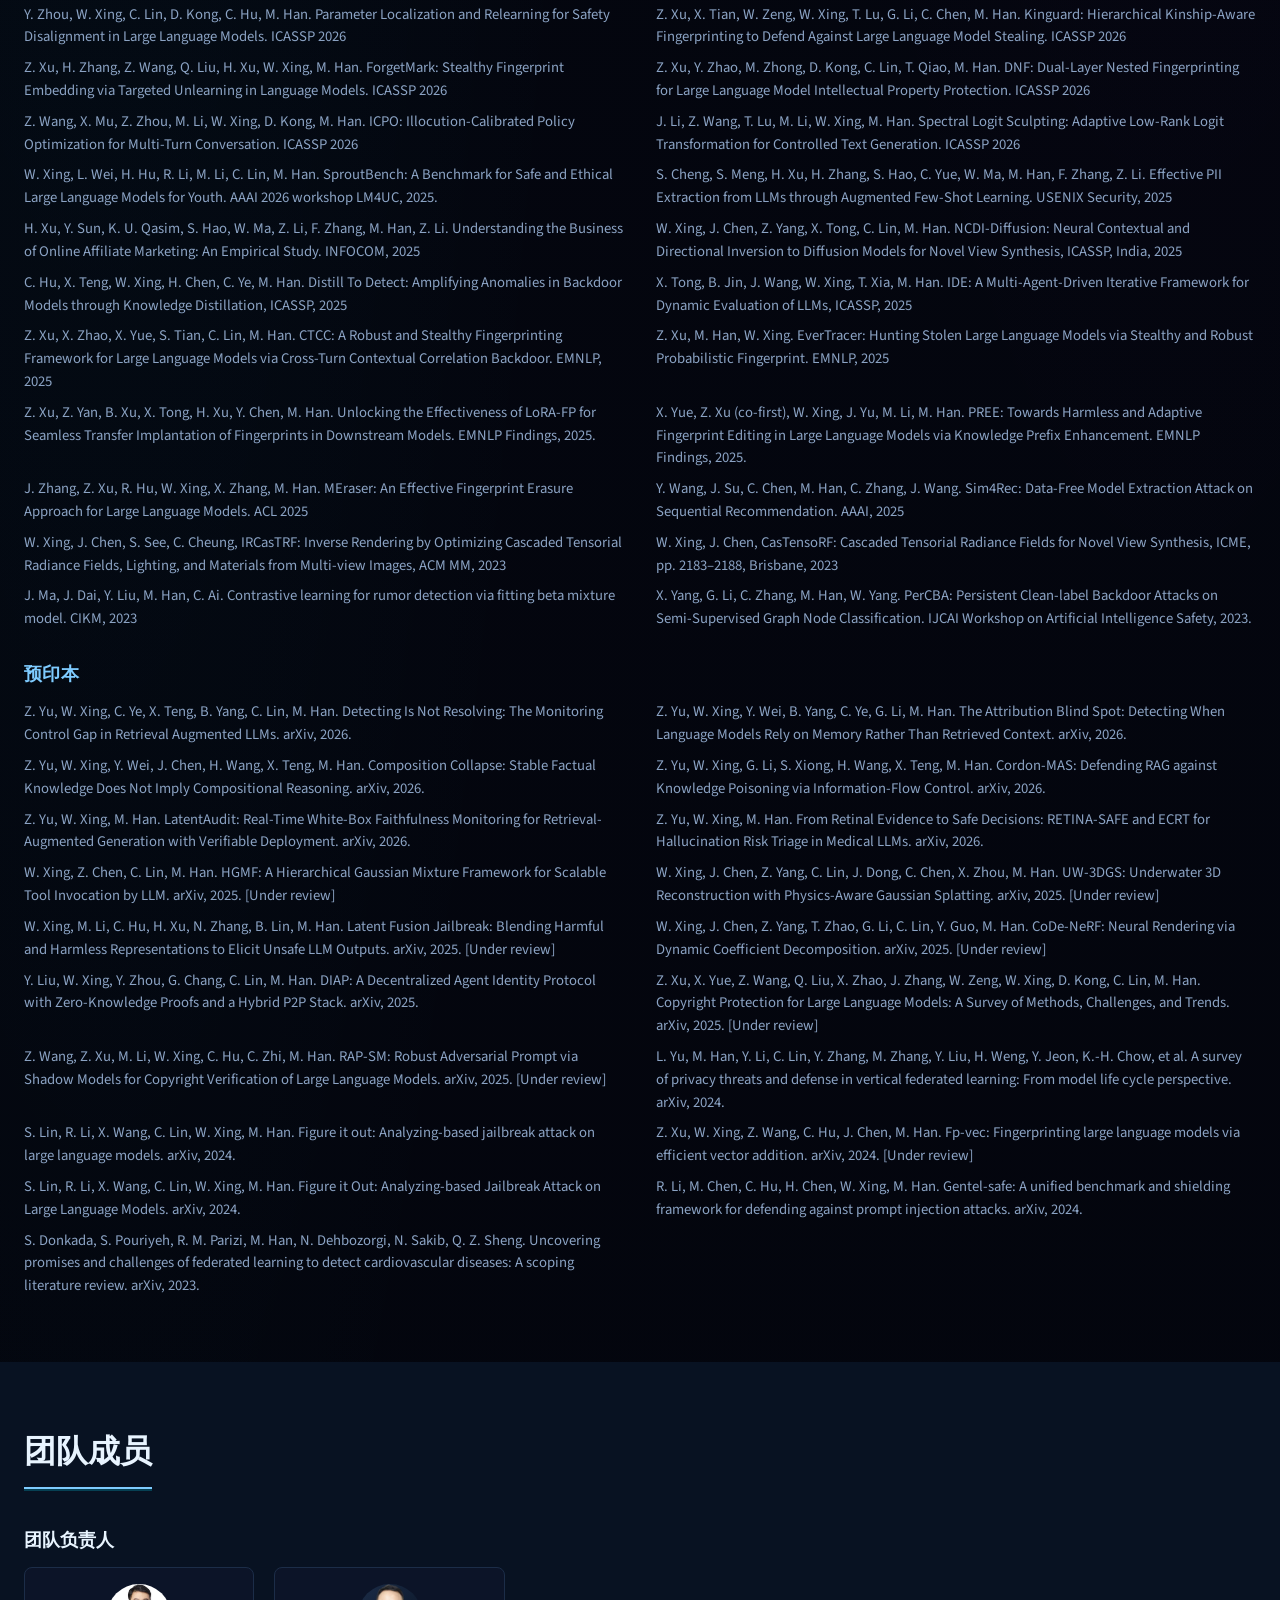
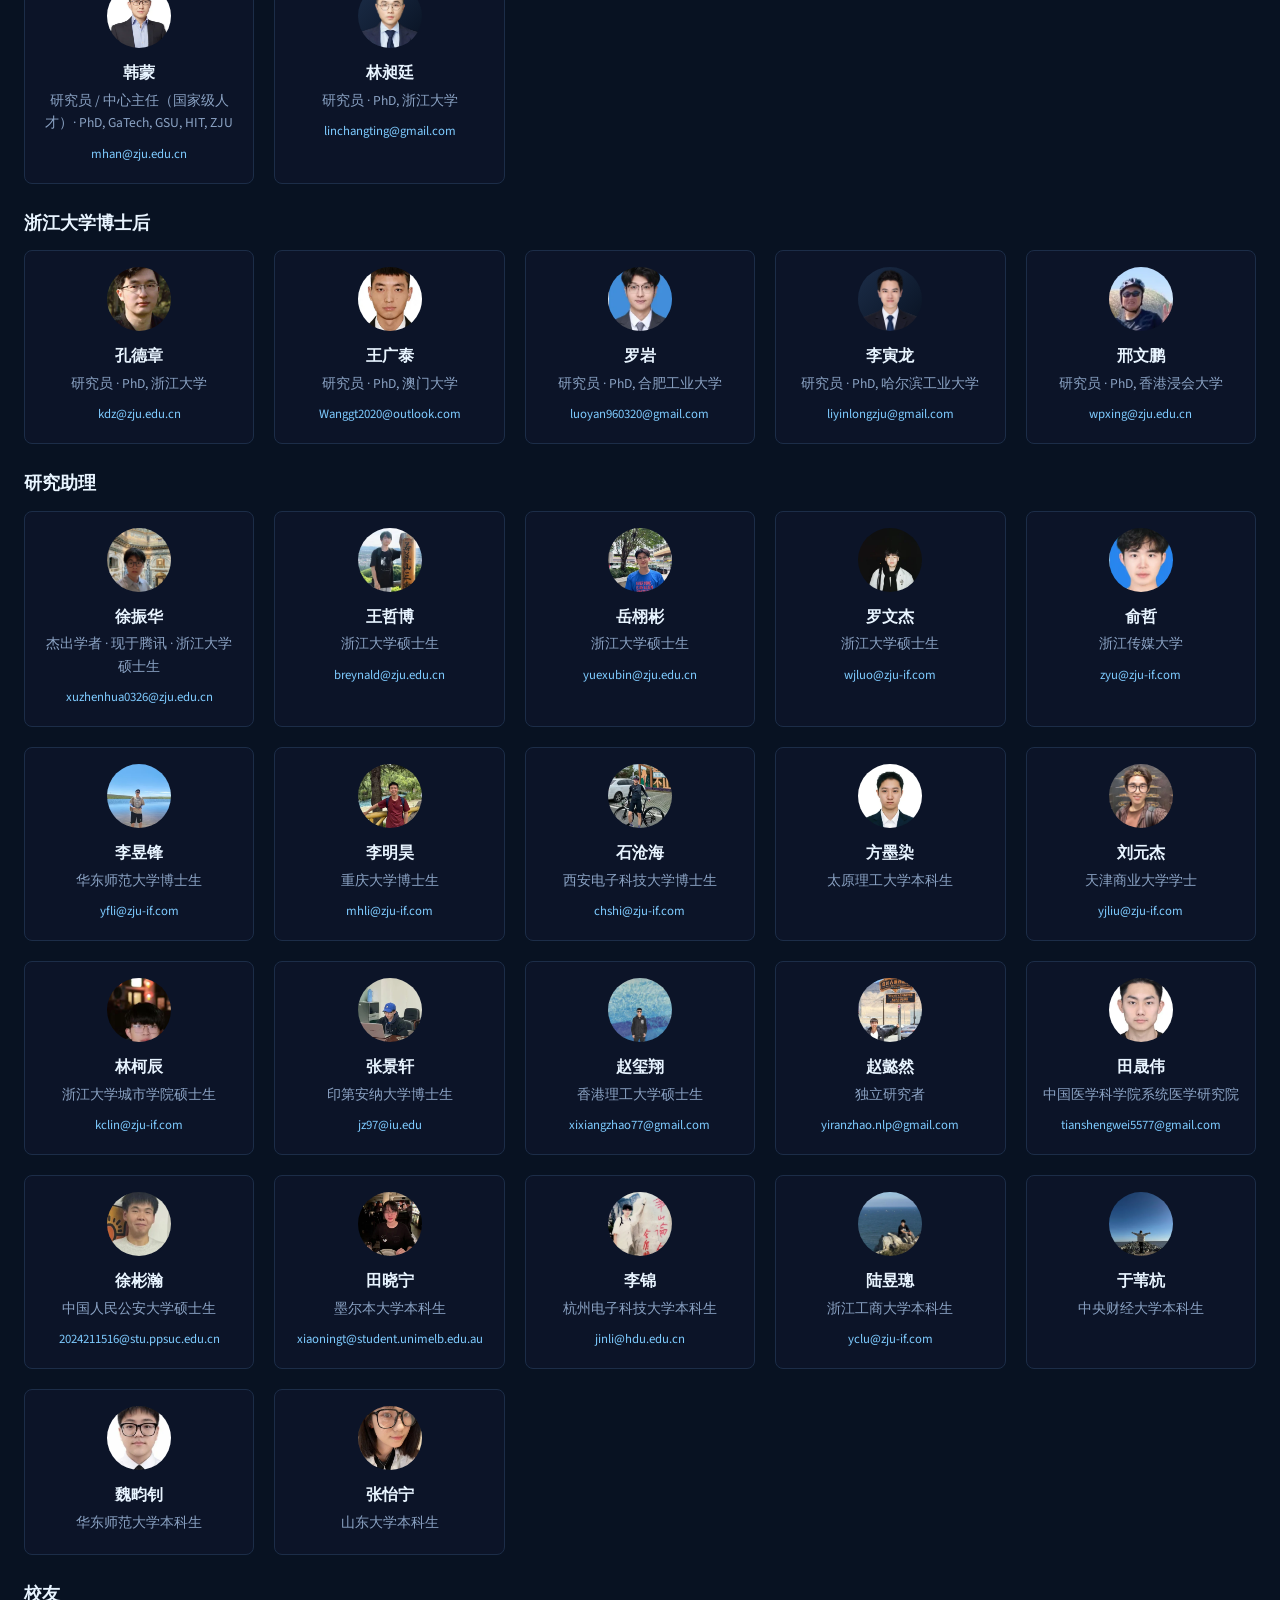
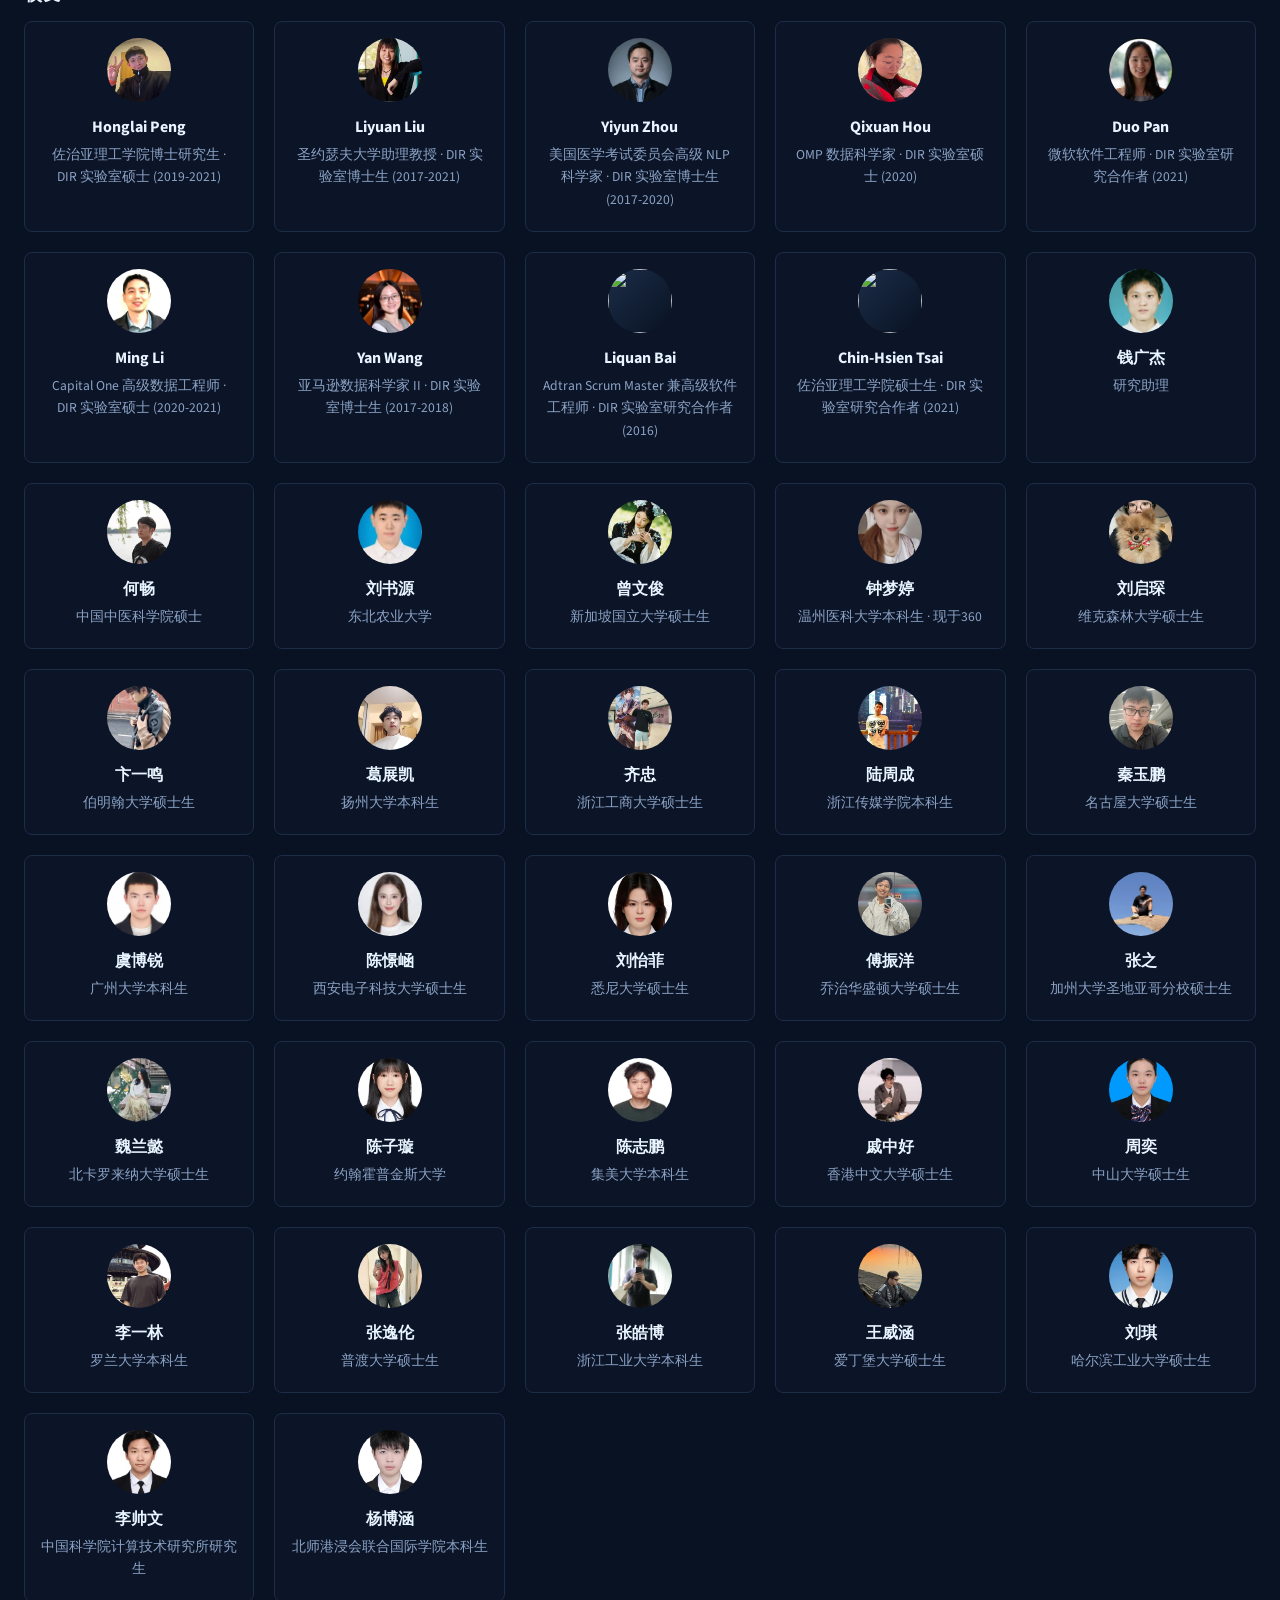
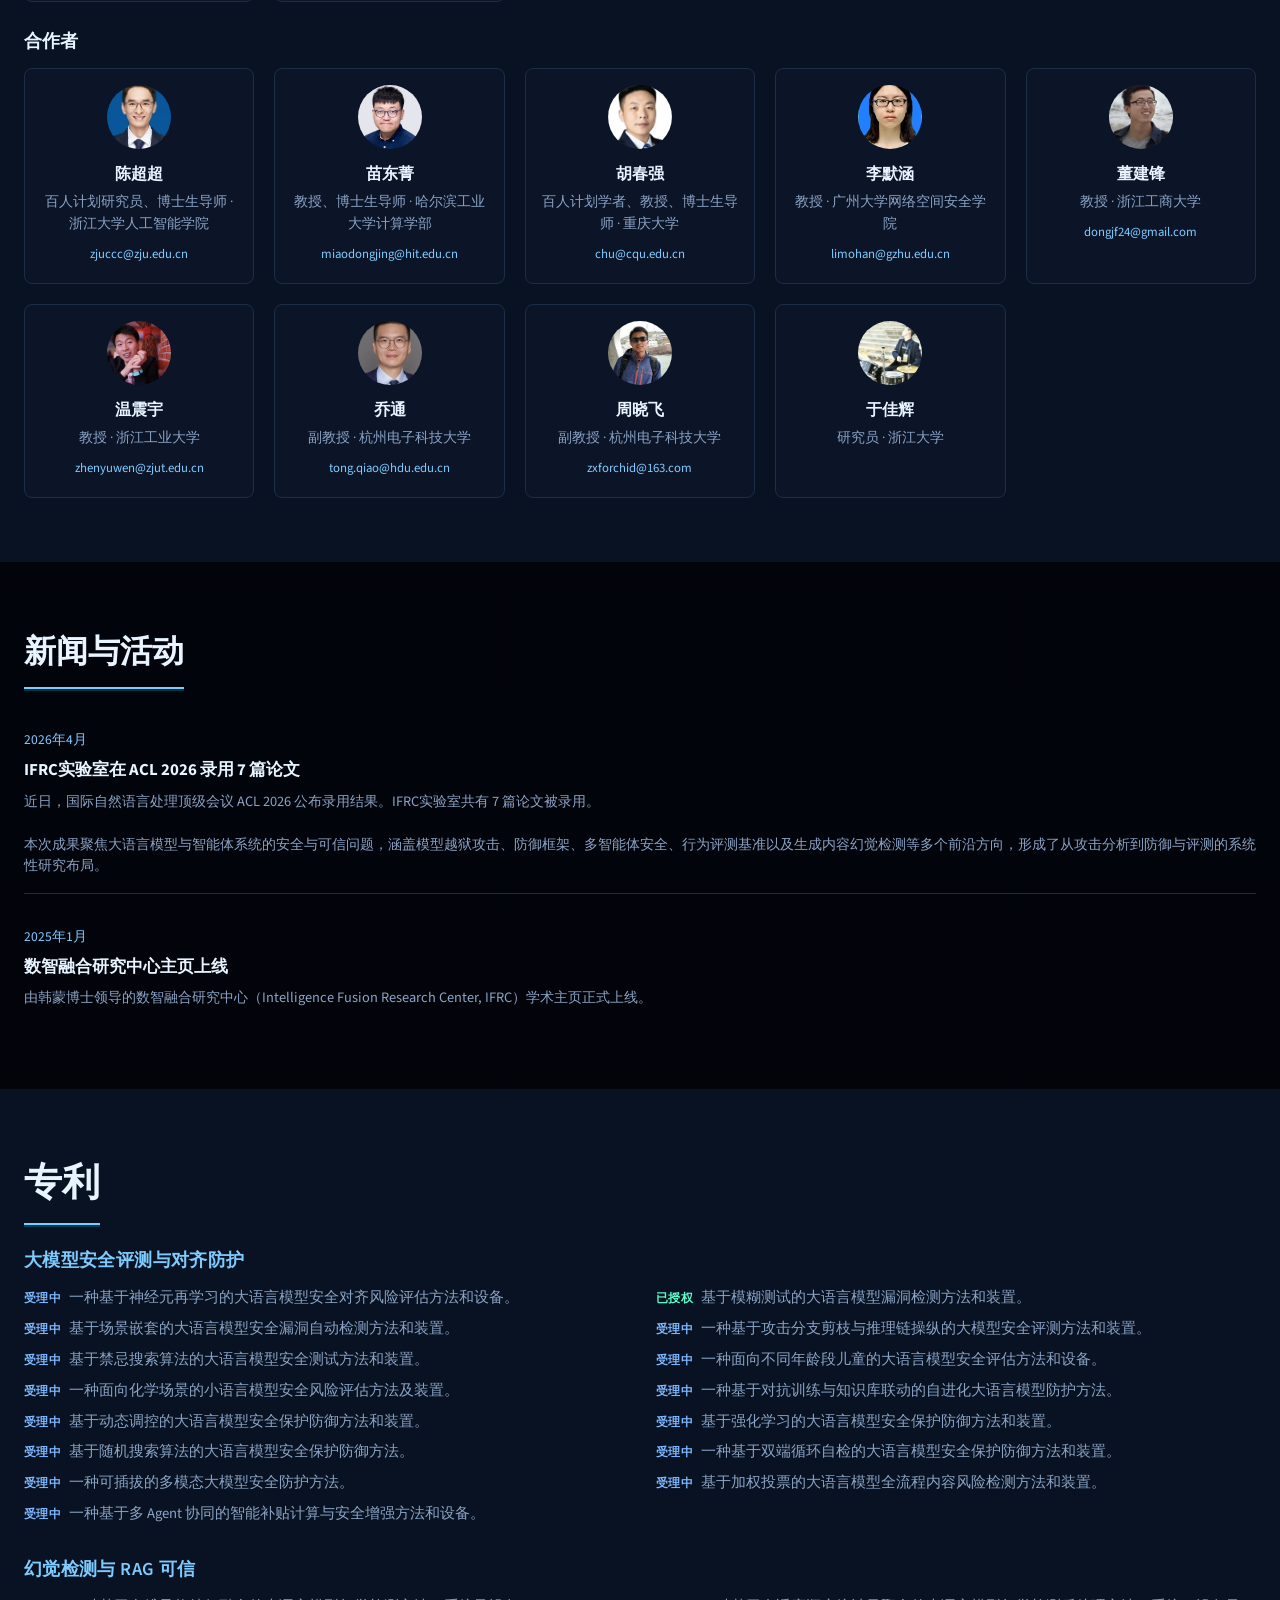
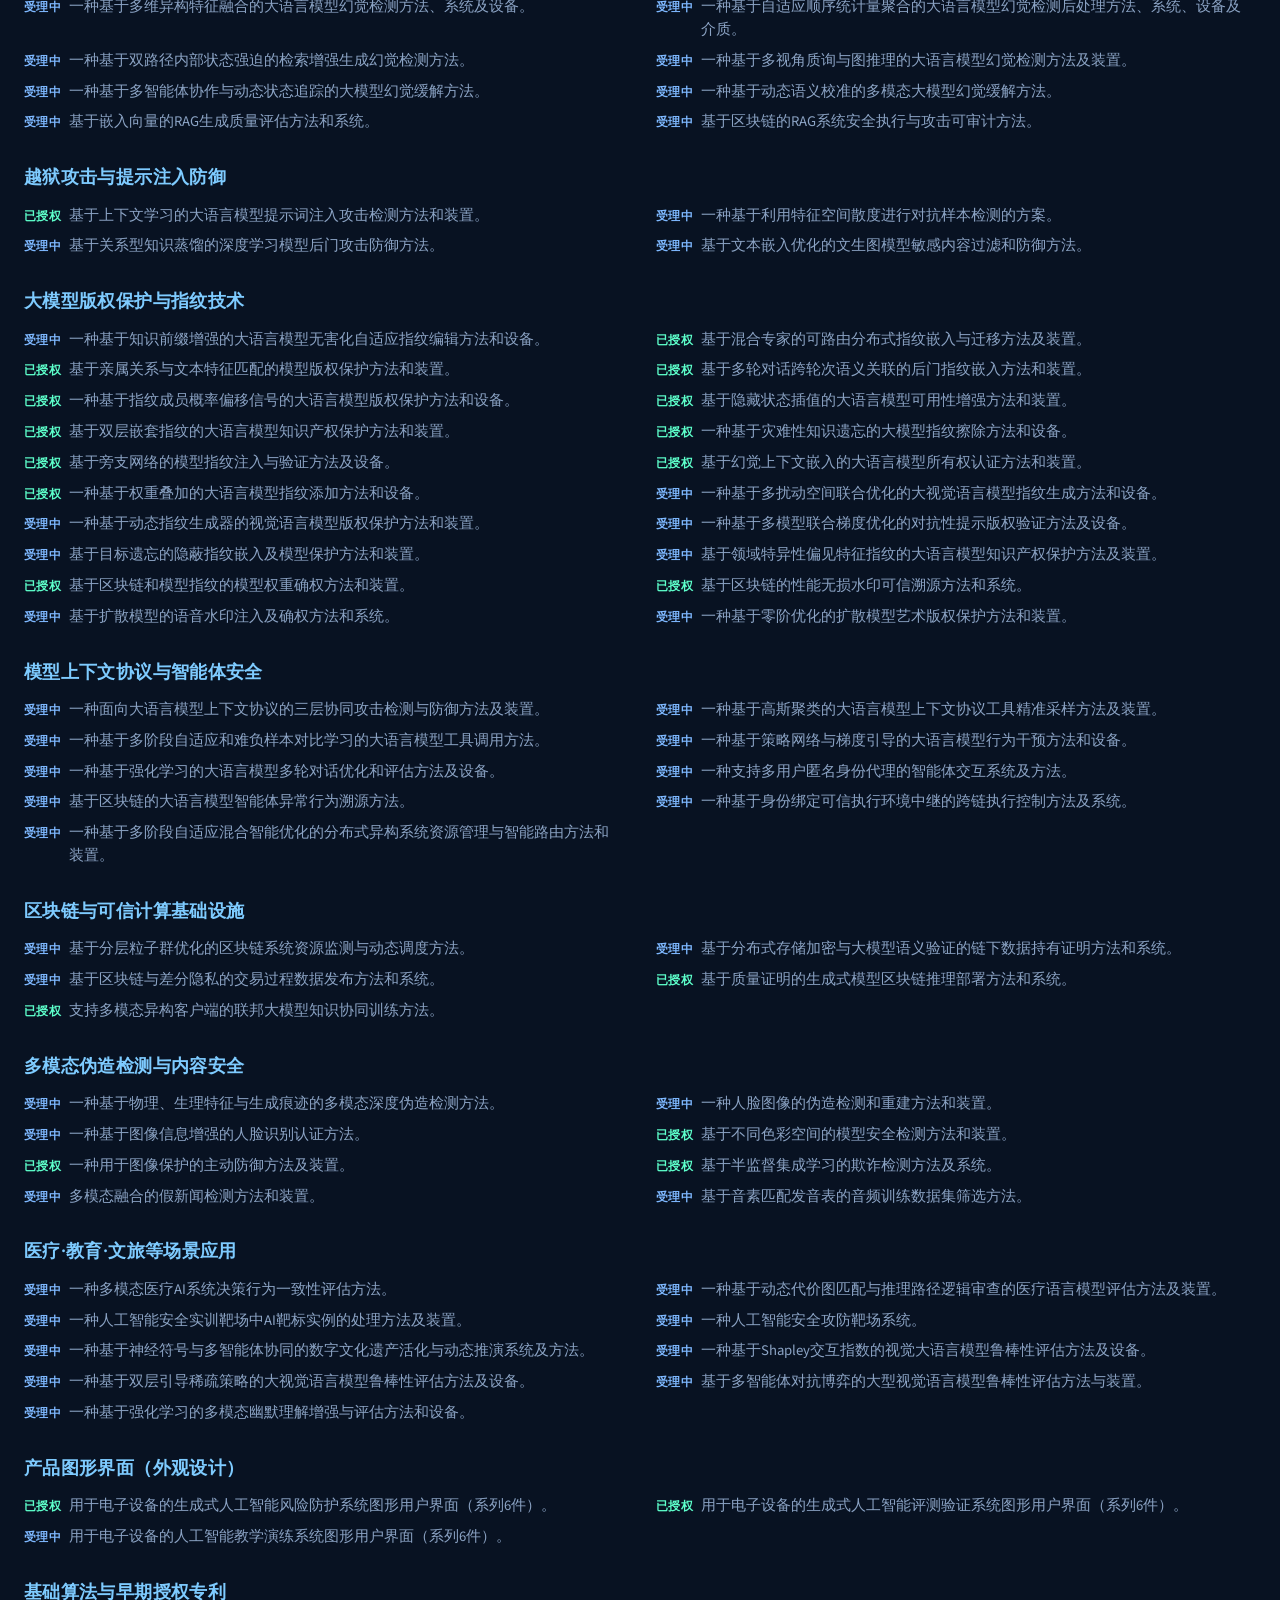
==== commit fb654fae: "Add Yinlong Li contact email across all languages" ====
--- a/index.html
+++ b/index.html
@@ -198,7 +198,7 @@
     </div>
   </footer>
 
-  <script src="content.js?v=20261030-yinlong"></script>
+  <script src="content.js?v=20261030-yinlong-email"></script>
   <script src="papers.js?v=20261030c"></script>
   <script src="patents-data.js?v=20261030c"></script>
   <script src="research-content.js?v=20261030-figures"></script>
